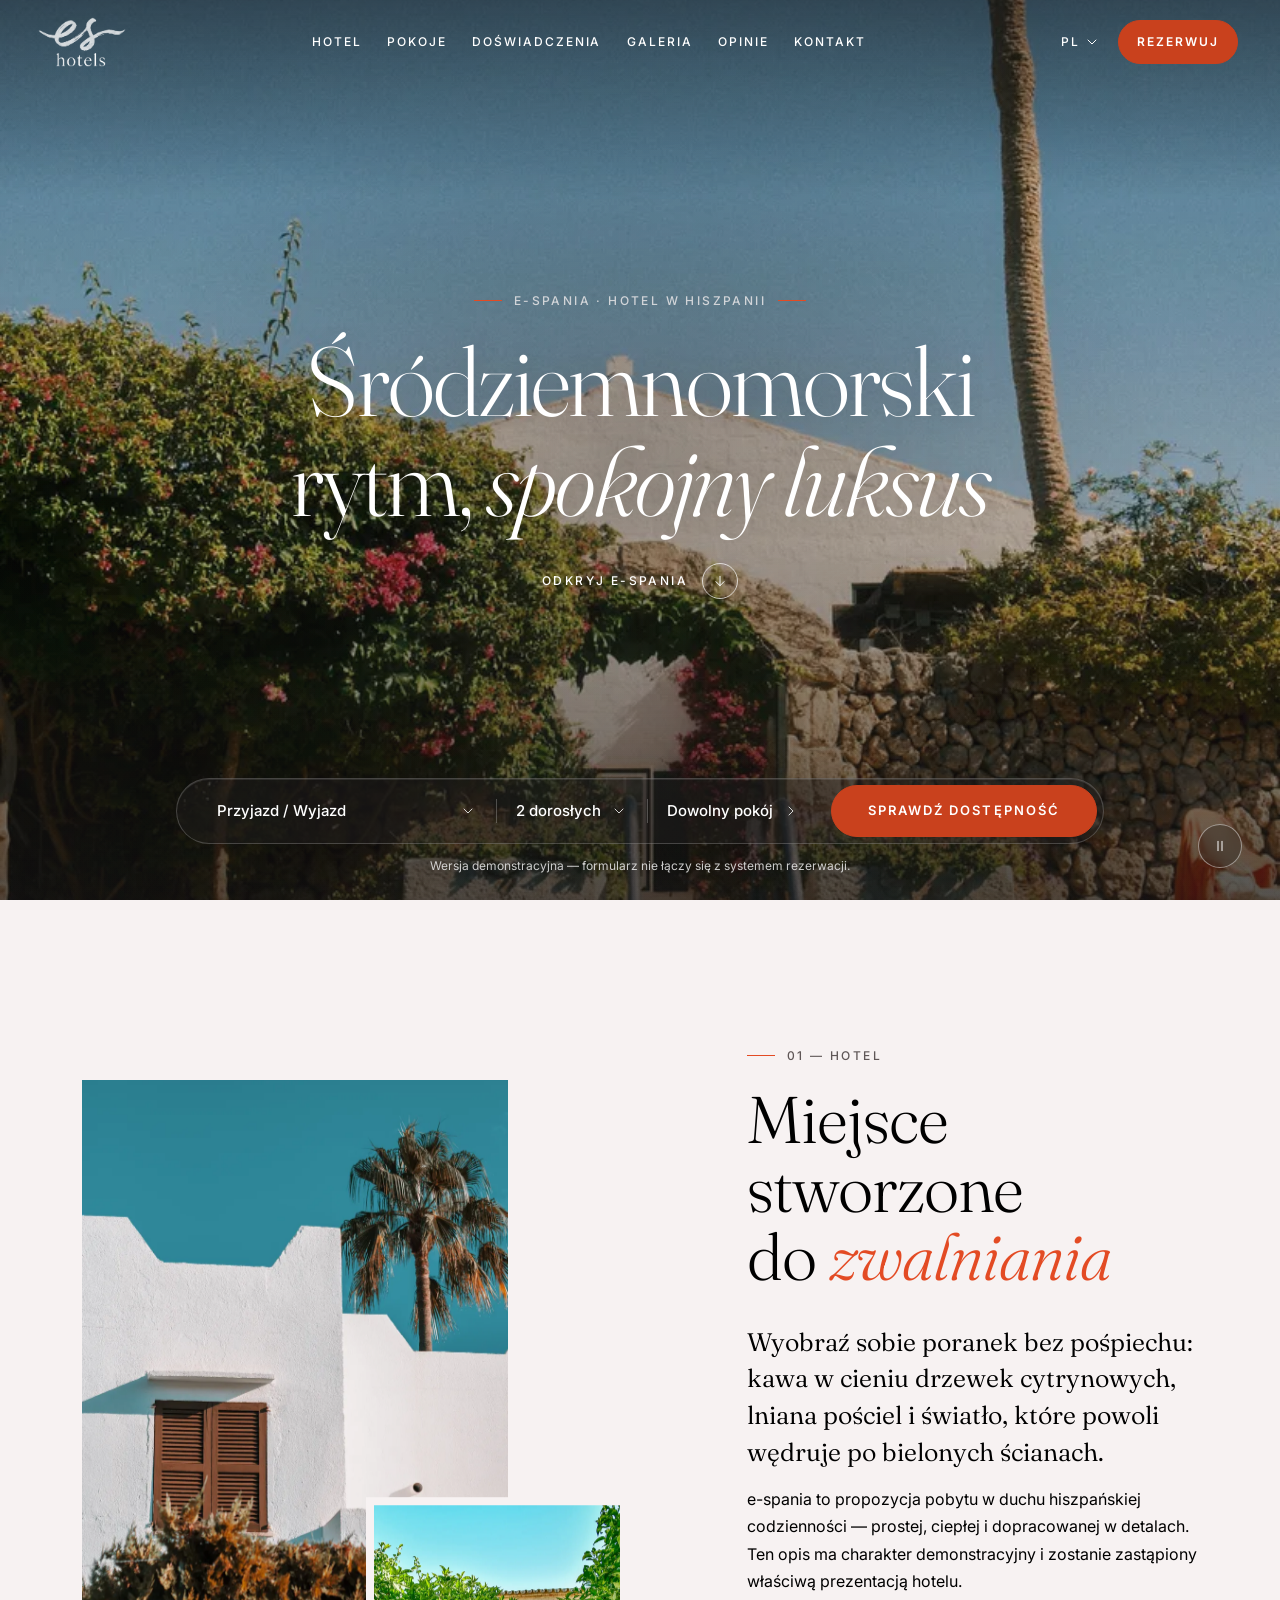
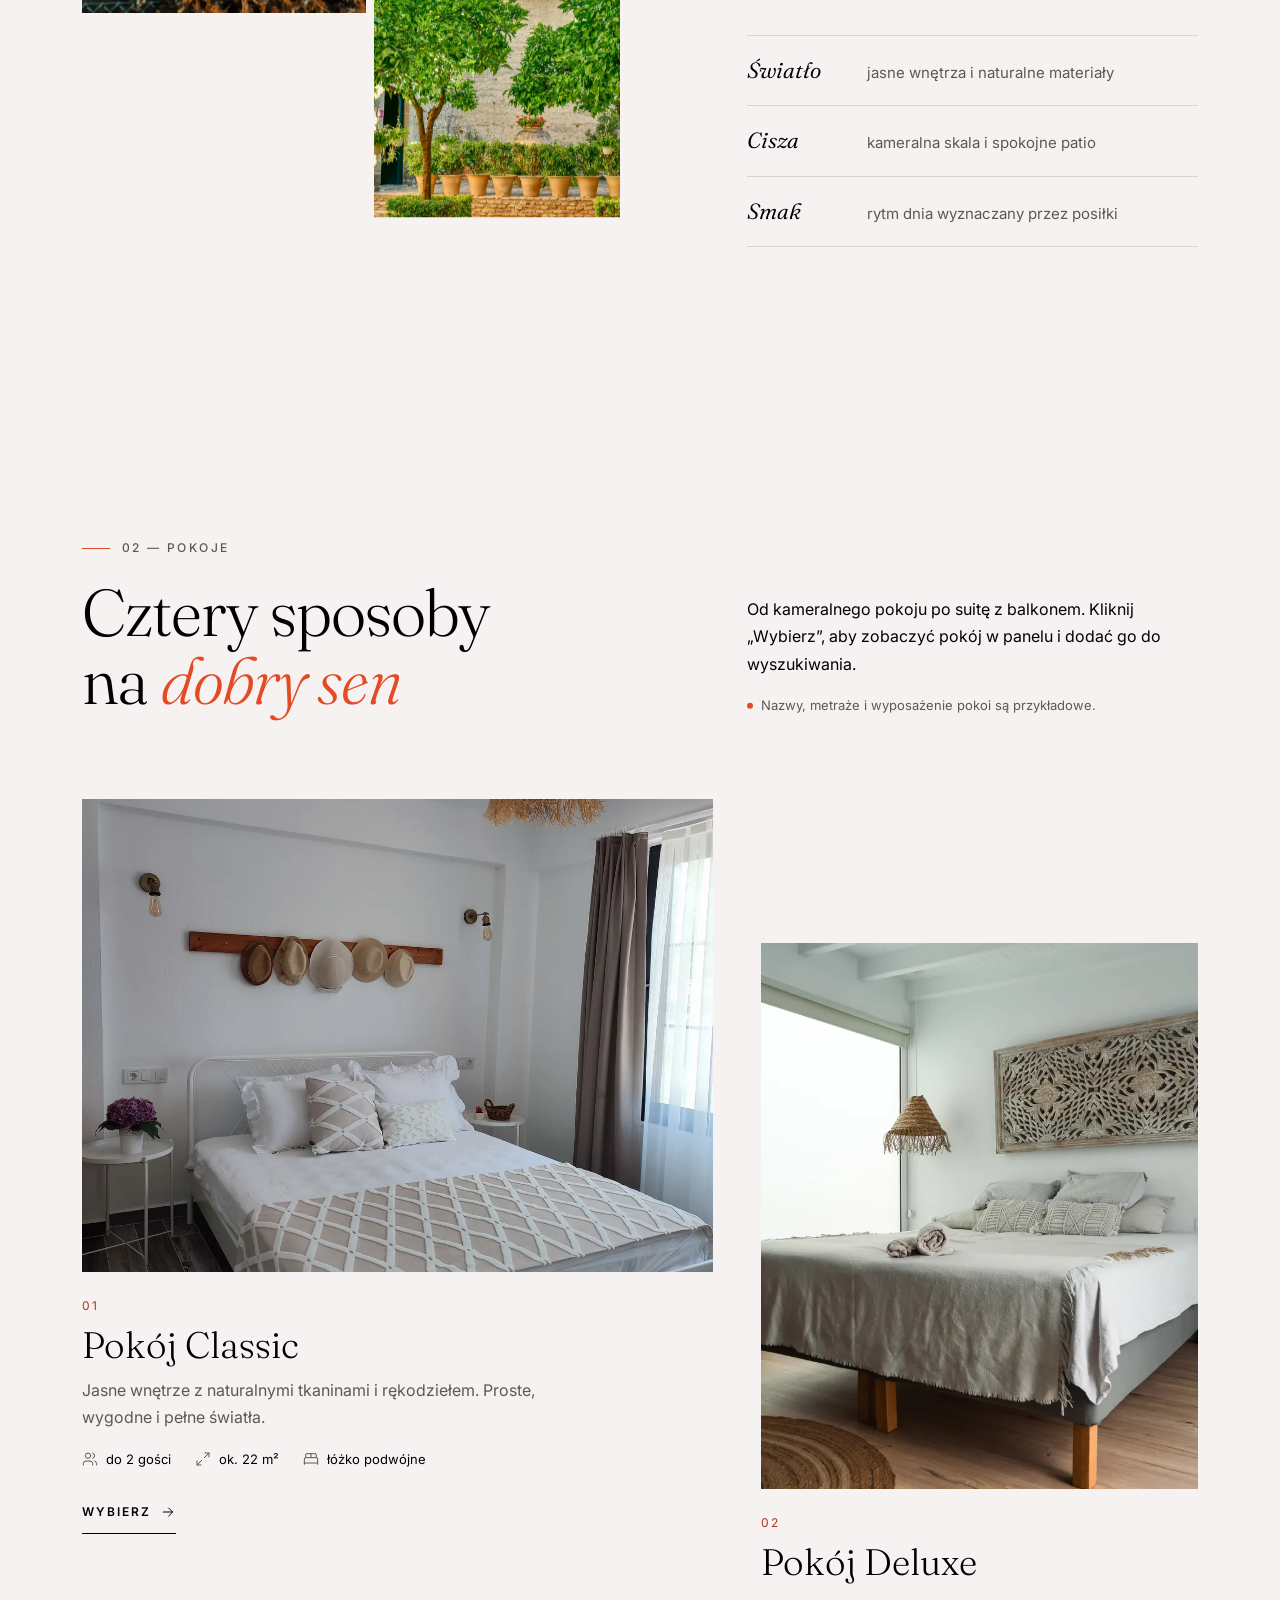
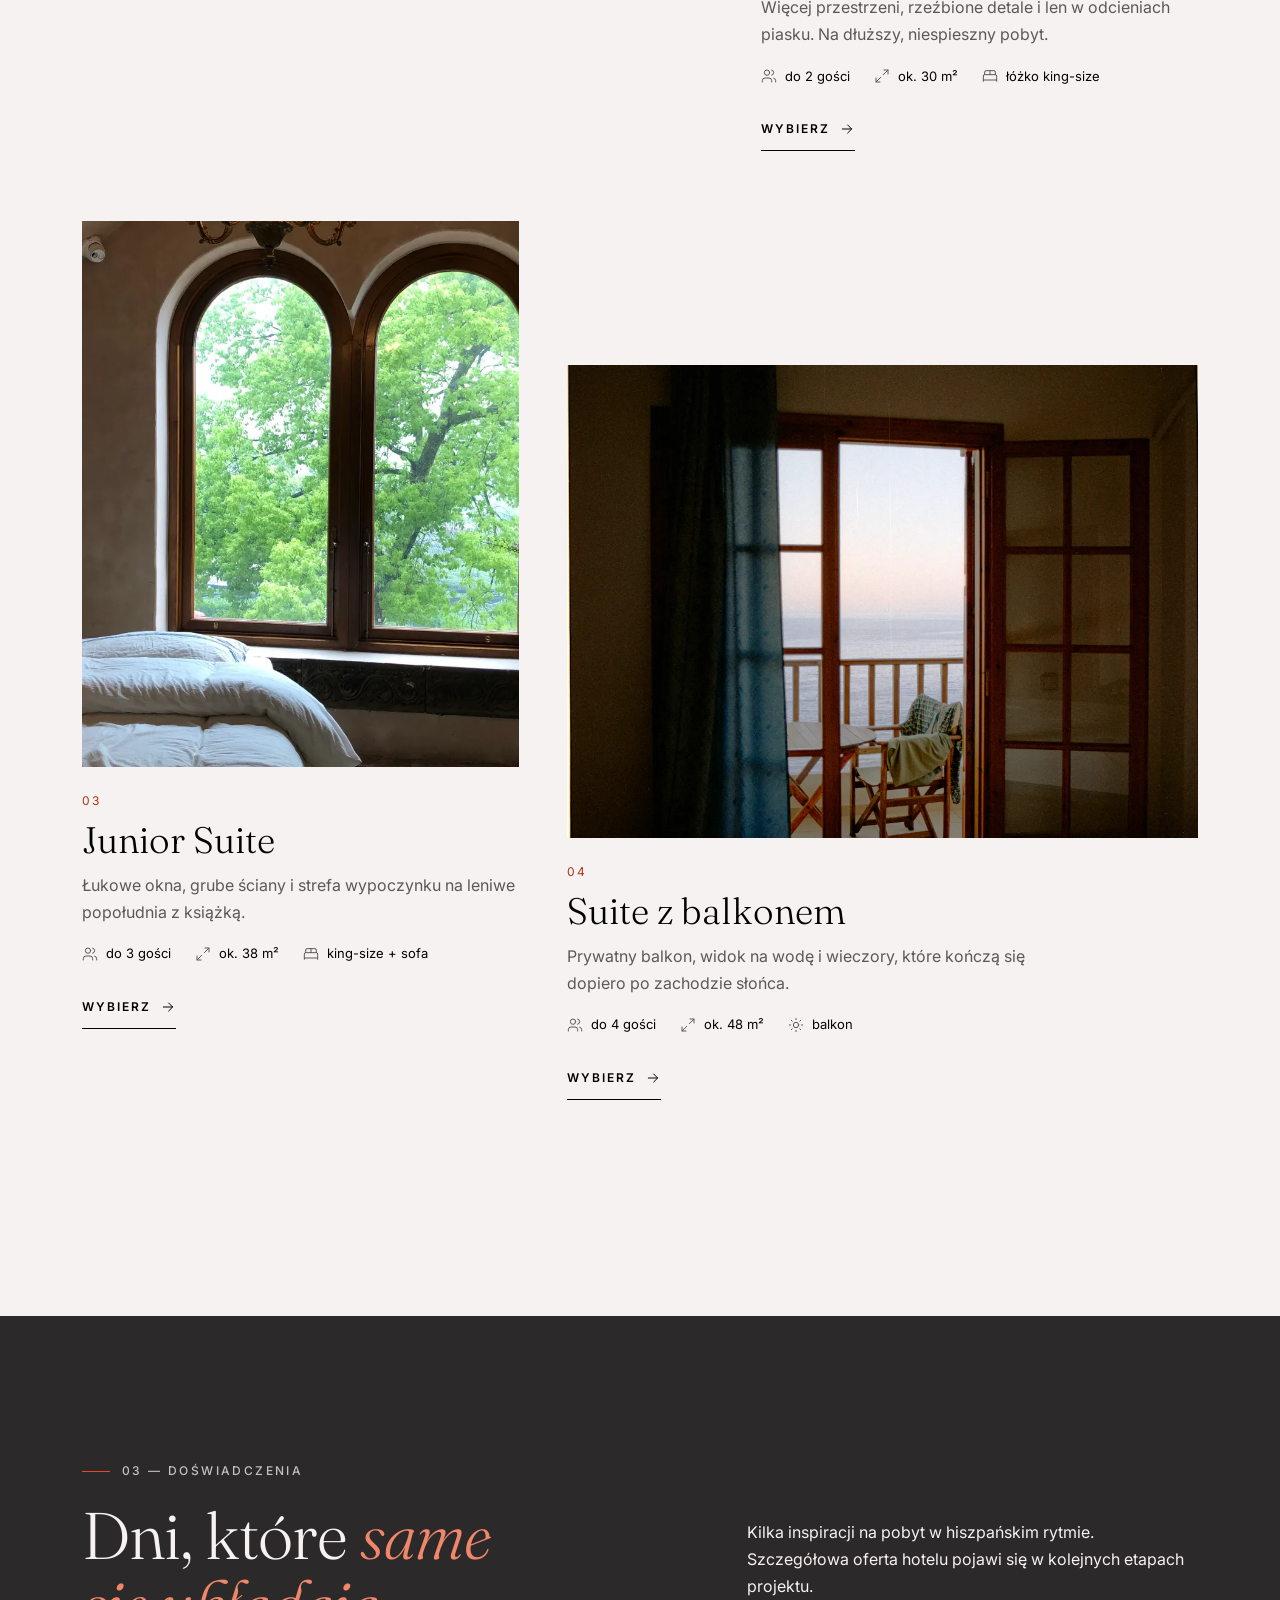
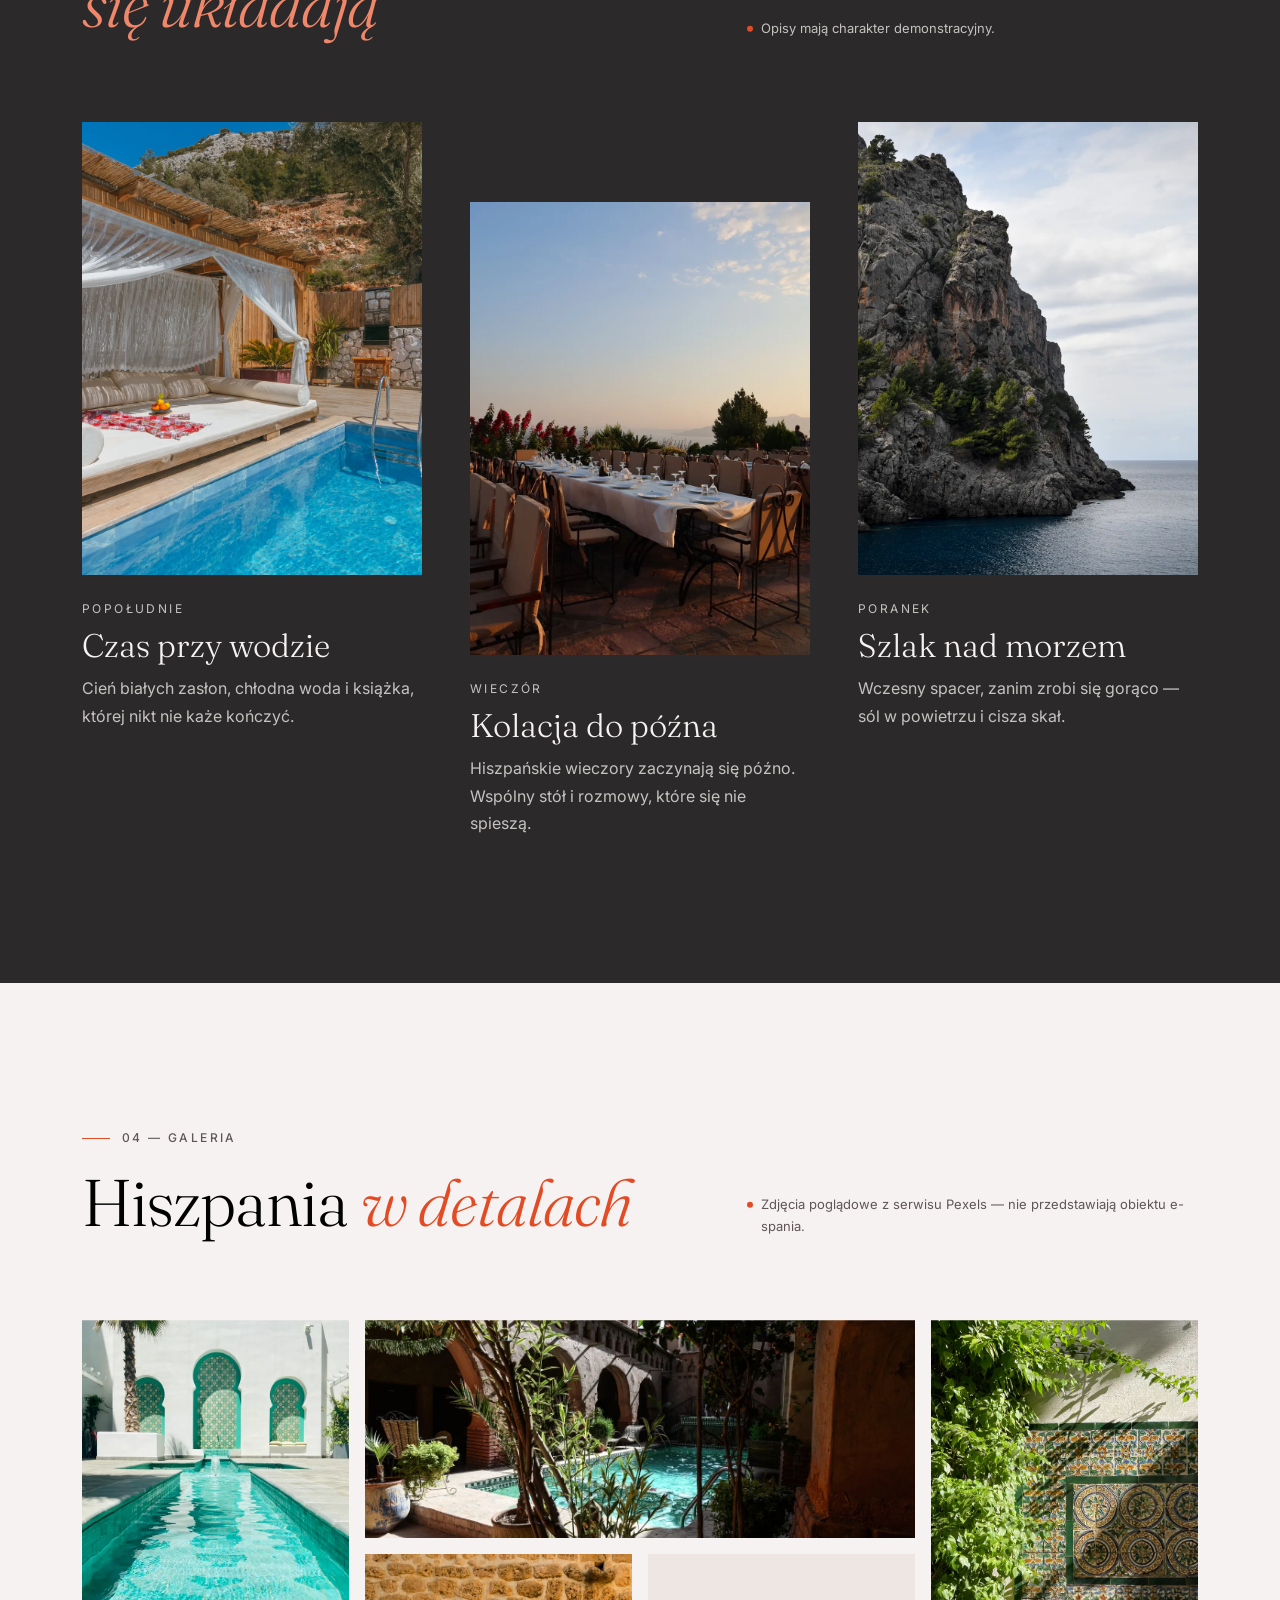
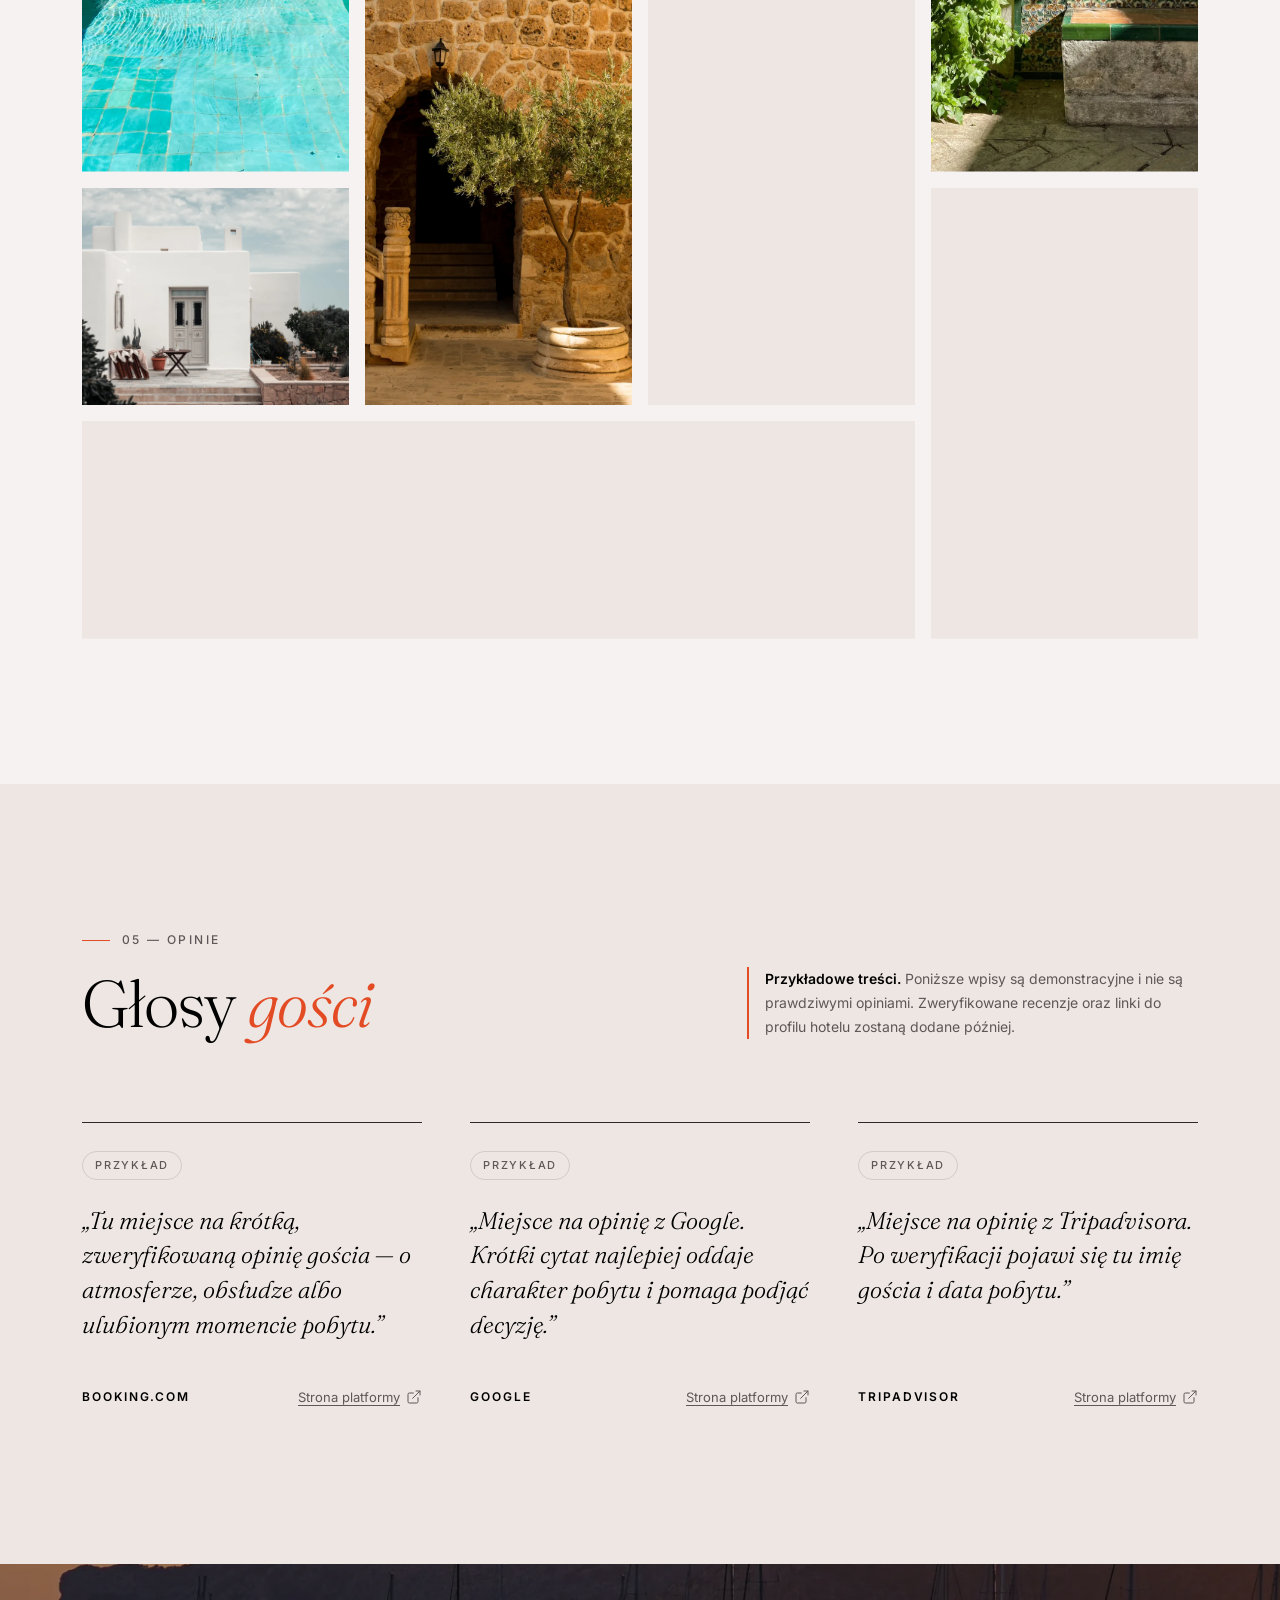
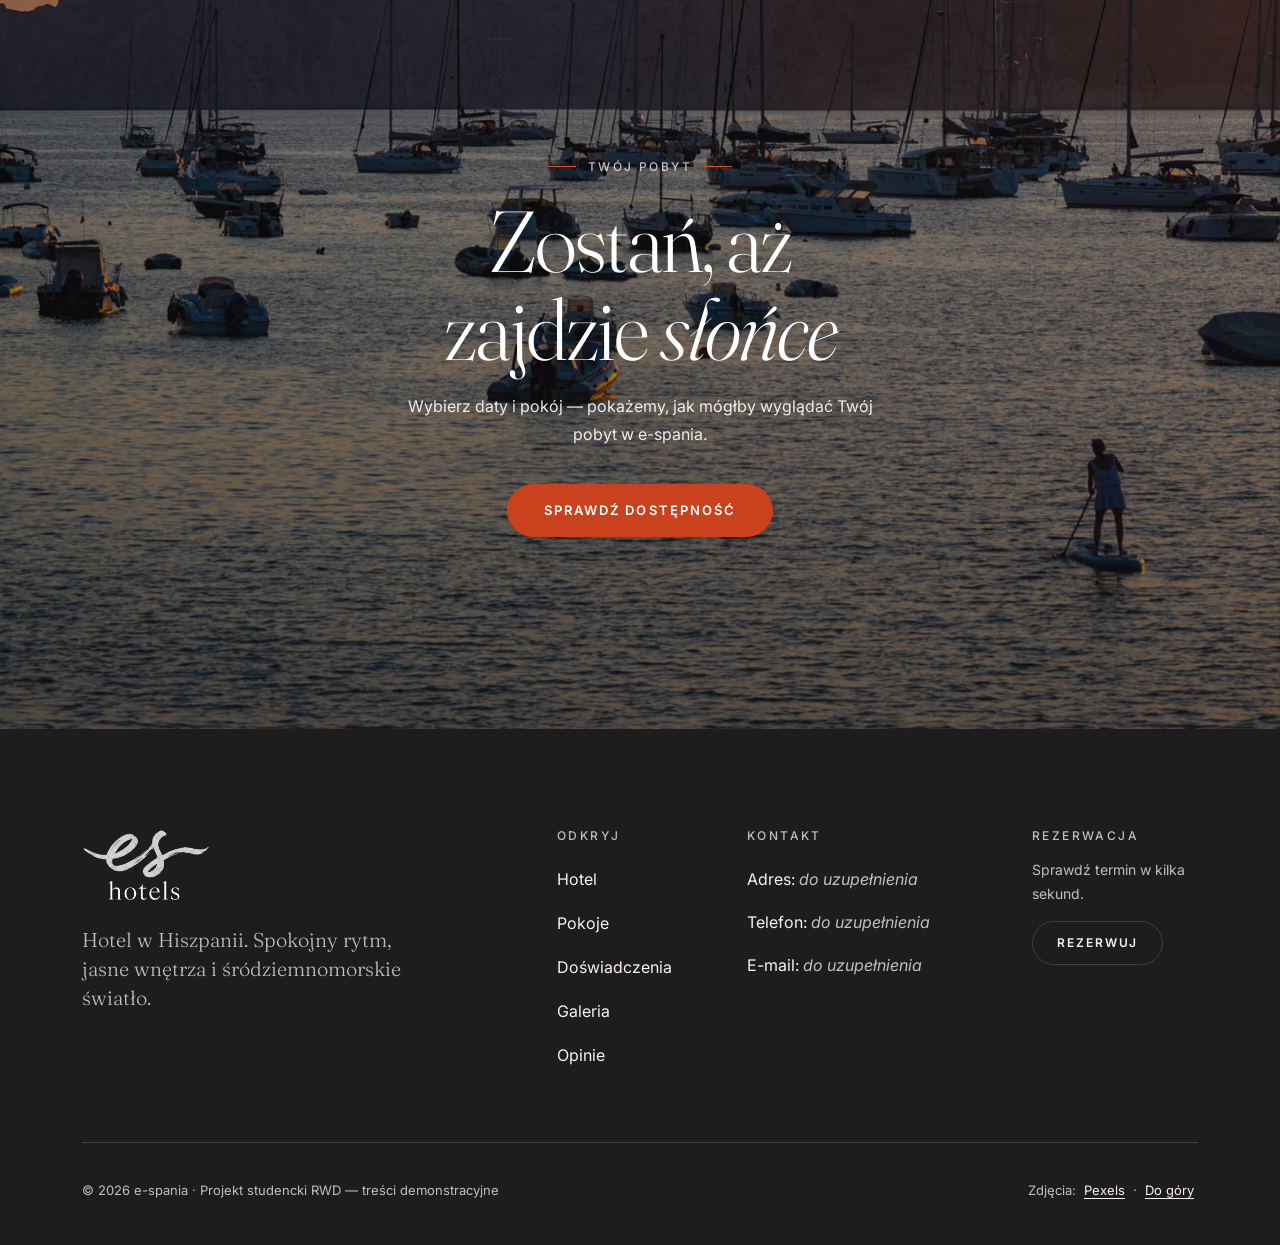
==== site/index.html @ 0c4e225b "main page strony" ====
<!DOCTYPE html>
<html lang="pl">
<head>
  <meta charset="UTF-8">
  <meta name="viewport" content="width=device-width, initial-scale=1.0">
  <title>e-spania — hotel w Hiszpanii | Pokoje, pobyt i rezerwacja</title>
  <meta name="description" content="e-spania to hotel w Hiszpanii: jasne pokoje, spokojne patio i śródziemnomorski rytm dnia. Sprawdź dostępność terminu i wybierz pokój dla siebie.">
  <meta name="theme-color" content="#2B2929">

  <!-- Open Graph. Po publikacji strony podmień ścieżki na pełne adresy URL (https://...). -->
  <meta property="og:type" content="website">
  <meta property="og:locale" content="pl_PL">
  <meta property="og:site_name" content="e-spania">
  <meta property="og:title" content="e-spania — hotel w Hiszpanii">
  <meta property="og:description" content="Jasne pokoje, spokojne patio i śródziemnomorski rytm dnia. Sprawdź dostępność i zaplanuj pobyt.">
  <meta property="og:image" content="assets/images/og-image.jpg">
  <meta property="og:image:width" content="1200">
  <meta property="og:image:height" content="630">
  <meta property="og:image:alt" content="Basen przed bielonym domem z kwitnącą bugenwillą">

  <link rel="icon" type="image/png" href="assets/logo/logo-dark.png">

  <link rel="preconnect" href="https://fonts.googleapis.com">
  <link rel="preconnect" href="https://fonts.gstatic.com" crossorigin>
  <link rel="preconnect" href="https://cdn.jsdelivr.net" crossorigin>
  <link href="https://fonts.googleapis.com/css2?family=Fraunces:ital,opsz,wght@0,9..144,300..600;1,9..144,300..500&family=Inter:wght@400;500;600&display=swap" rel="stylesheet">

  <link rel="preload" as="image" href="assets/images/hero-mobile.webp" media="(max-width: 767.98px)">
  <link rel="preload" as="image" href="assets/images/hero-1280.webp" imagesrcset="assets/images/hero-1280.webp 1280w, assets/images/hero-1920.webp 1920w" imagesizes="100vw" media="(min-width: 768px)">

  <link href="https://cdn.jsdelivr.net/npm/bootstrap@5.3.3/dist/css/bootstrap.min.css" rel="stylesheet" integrity="sha384-QWTKZyjpPEjISv5WaRU9OFeRpok6YctnYmDr5pNlyT2bRjXh0JMhjY6hW+ALEwIH" crossorigin="anonymous">
  <link rel="stylesheet" href="css/styles.css">

  <!-- Klasa "js" włącza animacje tylko wtedy, gdy JavaScript działa (bez JS treść jest od razu widoczna). -->
  <script>
    document.documentElement.classList.add('js');
    try {
      if (sessionStorage.getItem('es-intro')) document.documentElement.classList.add('no-intro');
      sessionStorage.setItem('es-intro', '1');
    } catch (e) { /* bez sessionStorage kurtyna pokaże się za każdym razem */ }
  </script>

  <!-- Dane strukturalne: tylko informacje pewne. Adres, kontakt i oceny zostaną dodane po weryfikacji. -->
  <script type="application/ld+json">
  {
    "@context": "https://schema.org",
    "@graph": [
      {
        "@type": "Hotel",
        "@id": "#hotel",
        "name": "e-spania",
        "description": "Hotel w Hiszpanii z jasnymi pokojami i spokojnym, śródziemnomorskim charakterem.",
        "image": "assets/images/og-image.jpg",
        "logo": "assets/logo/logo-dark.png",
        "availableLanguage": ["pl", "en", "es"]
      },
      {
        "@type": "WebSite",
        "name": "e-spania",
        "inLanguage": "pl",
        "about": { "@id": "#hotel" }
      }
    ]
  }
  </script>
</head>
<body>
  <a class="skip-link" href="#main">Przejdź do treści</a>

  <!-- Kurtyna przy pierwszym wejściu na stronę (animacja w CSS, raz na sesję) -->
  <div class="intro" aria-hidden="true">
    <img class="intro__logo" src="assets/logo/logo-light.png" alt="" width="479" height="270">
  </div>

  <!-- Ikony SVG używane na stronie (rysunki w stylu Lucide, licencja ISC) -->
  <svg xmlns="http://www.w3.org/2000/svg" class="d-none" aria-hidden="true">
    <symbol id="i-users" viewBox="0 0 24 24"><path d="M16 21v-2a4 4 0 0 0-4-4H6a4 4 0 0 0-4 4v2"/><circle cx="9" cy="7" r="4"/><path d="M22 21v-2a4 4 0 0 0-3-3.87M16 3.13a4 4 0 0 1 0 7.75"/></symbol>
    <symbol id="i-area" viewBox="0 0 24 24"><path d="M15 3h6v6M9 21H3v-6M21 3l-7 7M3 21l7-7"/></symbol>
    <symbol id="i-bed" viewBox="0 0 24 24"><path d="M2 20v-8a2 2 0 0 1 2-2h16a2 2 0 0 1 2 2v8M4 10V6a2 2 0 0 1 2-2h12a2 2 0 0 1 2 2v4M12 4v6M2 18h20"/></symbol>
    <symbol id="i-view" viewBox="0 0 24 24"><circle cx="12" cy="12" r="4"/><path d="M12 2v2M12 20v2M4.93 4.93l1.41 1.41M17.66 17.66l1.41 1.41M2 12h2M20 12h2M6.34 17.66l-1.41 1.41M19.07 4.93l-1.41 1.41"/></symbol>
    <symbol id="i-chevron-down" viewBox="0 0 24 24"><path d="m6 9 6 6 6-6"/></symbol>
    <symbol id="i-chevron-left" viewBox="0 0 24 24"><path d="m15 18-6-6 6-6"/></symbol>
    <symbol id="i-chevron-right" viewBox="0 0 24 24"><path d="m9 18 6-6-6-6"/></symbol>
    <symbol id="i-close" viewBox="0 0 24 24"><path d="M18 6 6 18M6 6l12 12"/></symbol>
    <symbol id="i-arrow" viewBox="0 0 24 24"><path d="M5 12h14M13 6l6 6-6 6"/></symbol>
    <symbol id="i-minus" viewBox="0 0 24 24"><path d="M5 12h14"/></symbol>
    <symbol id="i-plus" viewBox="0 0 24 24"><path d="M5 12h14M12 5v14"/></symbol>
    <symbol id="i-check" viewBox="0 0 24 24"><path d="M20 6 9 17l-5-5"/></symbol>
    <symbol id="i-external" viewBox="0 0 24 24"><path d="M15 3h6v6M10 14 21 3M18 13v6a2 2 0 0 1-2 2H5a2 2 0 0 1-2-2V8a2 2 0 0 1 2-2h6"/></symbol>
    <symbol id="i-arrow-left" viewBox="0 0 24 24"><path d="M19 12H5M11 18l-6-6 6-6"/></symbol>
    <symbol id="i-arrow-down" viewBox="0 0 24 24"><path d="M12 5v14M6 13l6 6 6-6"/></symbol>
    <symbol id="i-pause" viewBox="0 0 24 24"><path d="M9 5v14M15 5v14"/></symbol>
    <symbol id="i-play" viewBox="0 0 24 24"><path d="M7 4.5v15l12-7.5z"/></symbol>
    <symbol id="i-menu" viewBox="0 0 24 24"><path d="M3 8h18M3 16h18"/></symbol>
  </svg>

  <!-- ===================== HEADER ===================== -->
  <header class="site-header fixed-top" id="top">
    <nav class="navbar navbar-expand-lg site-nav" aria-label="Nawigacja główna">
      <div class="container-fluid site-nav__inner">
        <a class="navbar-brand site-nav__brand" href="index.html" data-action="scroll-top" aria-label="e-spania — strona główna">
          <img class="site-nav__logo site-nav__logo--light" src="assets/logo/logo-light.png" alt="" width="479" height="270">
          <img class="site-nav__logo site-nav__logo--dark" src="assets/logo/logo-dark.png" alt="" width="479" height="270">
        </a>

        <div class="offcanvas offcanvas-end site-menu" tabindex="-1" id="siteMenu" aria-labelledby="siteMenuLabel" data-bs-backdrop="false">
          <div class="offcanvas-header site-menu__header">
            <p class="offcanvas-title site-menu__title" id="siteMenuLabel">Menu</p>
            <button type="button" class="btn site-menu__close" data-bs-dismiss="offcanvas">
              <svg class="icon" aria-hidden="true"><use href="#i-close"/></svg>
              <span>Zamknij</span>
            </button>
          </div>
          <div class="offcanvas-body site-menu__body">
            <ul class="navbar-nav site-menu__list mx-lg-auto">
              <li class="nav-item"><a class="nav-link site-menu__link" href="#hotel">Hotel</a></li>
              <li class="nav-item"><a class="nav-link site-menu__link" href="#pokoje">Pokoje</a></li>
              <li class="nav-item"><a class="nav-link site-menu__link" href="#doswiadczenia">Doświadczenia</a></li>
              <li class="nav-item"><a class="nav-link site-menu__link" href="#galeria">Galeria</a></li>
              <li class="nav-item"><a class="nav-link site-menu__link" href="#opinie">Opinie</a></li>
              <li class="nav-item"><a class="nav-link site-menu__link" href="#kontakt">Kontakt</a></li>
            </ul>
            <p class="site-menu__note d-lg-none">Hotel w Hiszpanii · strona demonstracyjna</p>
          </div>
        </div>

        <div class="site-nav__actions d-flex align-items-center">
          <div class="dropdown lang-switch">
            <button class="btn lang-switch__toggle" type="button" data-bs-toggle="dropdown" aria-expanded="false" aria-label="PL — wybierz język strony">
              <span>PL</span>
              <svg class="icon icon--sm" aria-hidden="true"><use href="#i-chevron-down"/></svg>
            </button>
            <ul class="dropdown-menu dropdown-menu-end lang-switch__menu">
              <li><button class="dropdown-item lang-switch__item active" type="button" lang="pl" data-lang="pl" aria-current="true">Polski</button></li>
              <li><button class="dropdown-item lang-switch__item" type="button" lang="en" data-lang="en">English</button></li>
              <li><button class="dropdown-item lang-switch__item" type="button" lang="es" data-lang="es">Español</button></li>
            </ul>
          </div>

          <a class="btn btn-accent btn-book" href="#rezerwacja" data-action="focus-booking">Rezerwuj</a>

          <button class="navbar-toggler site-nav__toggler" type="button" data-bs-toggle="offcanvas" data-bs-target="#siteMenu" aria-controls="siteMenu" aria-label="Otwórz menu">
            <svg class="icon" aria-hidden="true"><use href="#i-menu"/></svg>
          </button>
        </div>
      </div>
    </nav>
    <span class="scroll-progress" aria-hidden="true"></span>
  </header>

  <main id="main">
    <!-- ===================== HERO ===================== -->
    <section class="hero" aria-labelledby="hero-title">
      <picture class="hero__media">
        <source media="(min-width: 768px)" srcset="assets/images/hero-1280.webp 1280w, assets/images/hero-1920.webp 1920w" sizes="100vw" width="1920" height="1150">
        <img class="hero__image" src="assets/images/hero-mobile.webp" width="828" height="1300" alt="Basen z turkusową mozaiką przed bielonym domem z kamiennym murem, kwitnącą bugenwillą i palmą" fetchpriority="high">
      </picture>
      <!-- Film w tle: montaż widoków z Hiszpanii (Pexels). Wersję poziomą lub pionową wybiera JS. -->
      <video class="hero__video" id="heroVideo" muted loop playsinline preload="none" aria-hidden="true" tabindex="-1"
             data-src-landscape="assets/video/hero-desktop.mp4" data-src-portrait="assets/video/hero-mobile.mp4"></video>
      <div class="hero__shade" aria-hidden="true"></div>

      <div class="container hero__inner">
        <div class="hero__content">
          <p class="eyebrow eyebrow--light hero__eyebrow">e-spania · Hotel w Hiszpanii</p>
          <h1 class="hero__title" id="hero-title" data-split>Śródziemnomorski rytm, <em>spokojny luksus</em></h1>
          <a class="hero__discover" href="#hotel">
            <span>Odkryj e-spania</span>
            <span class="hero__discover-icon" aria-hidden="true"><svg class="icon icon--sm"><use href="#i-arrow-down"/></svg></span>
          </a>
        </div>

        <!-- ===== Moduł sprawdzania dostępności — pasek w stylu glassmorphism ===== -->
        <form class="booking" id="rezerwacja" novalidate aria-labelledby="booking-title">
          <h2 class="visually-hidden" id="booking-title">Sprawdź dostępność pobytu</h2>
          <div class="row g-0 booking__bar">
            <div class="col-12 col-lg booking__field booking__field--dates dropup">
              <button class="booking__trigger" type="button" id="datesToggle" data-bs-toggle="dropdown" data-bs-display="static" data-bs-auto-close="outside" aria-expanded="false" aria-describedby="dates-error">
                <span class="visually-hidden">Daty pobytu: </span>
                <span class="booking__value" id="datesSummary">Przyjazd / Wyjazd</span>
                <svg class="icon icon--sm" aria-hidden="true"><use href="#i-chevron-down"/></svg>
              </button>
              <div class="dropdown-menu booking-pop calendar" id="calendar" role="dialog" aria-label="Kalendarz — wybierz daty pobytu">
                <div class="calendar__head">
                  <button class="calendar__nav" type="button" data-cal-step="-1" aria-label="Poprzedni miesiąc"><svg class="icon" aria-hidden="true"><use href="#i-arrow-left"/></svg></button>
                  <p class="calendar__hint" id="calendarHint" aria-live="polite">Wybierz datę przyjazdu</p>
                  <button class="calendar__nav" type="button" data-cal-step="1" aria-label="Następny miesiąc"><svg class="icon" aria-hidden="true"><use href="#i-arrow"/></svg></button>
                </div>
                <div class="calendar__months" id="calendarMonths"><!-- miesiące rysuje JS --></div>
                <div class="booking-pop__foot">
                  <button class="booking-pop__link" type="button" id="calendarClear">Wyczyść</button>
                  <button class="booking-pop__link booking-pop__link--strong" type="button" id="calendarDone">Gotowe</button>
                </div>
              </div>
              <input type="hidden" id="arrival" name="arrival" value="">
              <input type="hidden" id="departure" name="departure" value="">
              <p class="booking__error" id="dates-error" aria-live="polite"></p>
            </div>

            <div class="col-6 col-lg-auto booking__field dropup guests">
              <button class="booking__trigger" type="button" id="guestsToggle" data-bs-toggle="dropdown" data-bs-display="static" data-bs-auto-close="outside" aria-expanded="false">
                <span class="visually-hidden">Liczba gości: </span>
                <span class="booking__value" id="guestsSummary">2 dorosłych</span>
                <svg class="icon icon--sm" aria-hidden="true"><use href="#i-chevron-down"/></svg>
              </button>
              <div class="dropdown-menu booking-pop guests__menu">
                <div class="guests__row">
                  <label class="guests__label" for="adults">Dorośli <small>od 13 lat</small></label>
                  <div class="stepper">
                    <button class="stepper__btn" type="button" data-step="-1" data-target="adults" aria-label="Mniej dorosłych"><svg class="icon icon--sm" aria-hidden="true"><use href="#i-minus"/></svg></button>
                    <input class="stepper__input" type="number" id="adults" name="adults" value="2" min="1" max="6" inputmode="numeric">
                    <button class="stepper__btn" type="button" data-step="1" data-target="adults" aria-label="Więcej dorosłych"><svg class="icon icon--sm" aria-hidden="true"><use href="#i-plus"/></svg></button>
                  </div>
                </div>
                <div class="guests__row">
                  <label class="guests__label" for="children">Dzieci <small>0–12 lat</small></label>
                  <div class="stepper">
                    <button class="stepper__btn" type="button" data-step="-1" data-target="children" aria-label="Mniej dzieci"><svg class="icon icon--sm" aria-hidden="true"><use href="#i-minus"/></svg></button>
                    <input class="stepper__input" type="number" id="children" name="children" value="0" min="0" max="4" inputmode="numeric">
                    <button class="stepper__btn" type="button" data-step="1" data-target="children" aria-label="Więcej dzieci"><svg class="icon icon--sm" aria-hidden="true"><use href="#i-plus"/></svg></button>
                  </div>
                </div>
                <div class="booking-pop__foot">
                  <span></span>
                  <button class="booking-pop__link booking-pop__link--strong guests__done" type="button">Gotowe</button>
                </div>
              </div>
            </div>

            <div class="col-6 col-lg-auto booking__field">
              <button class="booking__trigger" type="button" id="roomTrigger" data-bs-toggle="offcanvas" data-bs-target="#roomPanel" aria-controls="roomPanel" aria-describedby="room-error">
                <span class="visually-hidden">Pokój: </span>
                <span class="booking__value" id="roomSummary">Dowolny pokój</span>
                <svg class="icon icon--sm" aria-hidden="true"><use href="#i-chevron-right"/></svg>
              </button>
              <input type="hidden" name="room" id="roomInput" value="">
              <p class="booking__error" id="room-error" aria-live="polite"></p>
            </div>

            <div class="col-12 col-lg-auto booking__submit">
              <button class="btn btn-accent booking__button" type="submit">Sprawdź dostępność</button>
            </div>
          </div>
          <p class="booking__status" id="bookingStatus" aria-live="polite">Wersja demonstracyjna — formularz nie łączy się z systemem rezerwacji.</p>
        </form>
      </div>

      <button class="hero__video-toggle" type="button" id="heroVideoToggle" aria-pressed="false" aria-label="Wstrzymaj film w tle" hidden>
        <svg class="icon icon--sm hero__icon-pause" aria-hidden="true"><use href="#i-pause"/></svg>
        <svg class="icon icon--sm hero__icon-play" aria-hidden="true"><use href="#i-play"/></svg>
      </button>
    </section>

    <!-- ===================== O HOTELU ===================== -->
    <section class="section about" id="hotel" aria-labelledby="about-title">
      <div class="container">
        <div class="row gy-5 align-items-center">
          <div class="col-lg-5 order-lg-2 offset-xl-1">
            <p class="eyebrow" data-reveal>01 — Hotel</p>
            <h2 class="section-title" id="about-title" data-reveal data-split>Miejsce stworzone do <em>zwalniania</em></h2>
            <p class="lead-text" data-reveal>Wyobraź sobie poranek bez pośpiechu: kawa w cieniu drzewek cytrynowych, lniana pościel i światło, które powoli wędruje po bielonych ścianach.</p>
            <p data-reveal>e-spania to propozycja pobytu w duchu hiszpańskiej codzienności — prostej, ciepłej i dopracowanej w detalach. Ten opis ma charakter demonstracyjny i zostanie zastąpiony właściwą prezentacją hotelu.</p>
            <ul class="principles" data-reveal>
              <li class="principles__item"><span class="principles__name">Światło</span><span class="principles__text">jasne wnętrza i naturalne materiały</span></li>
              <li class="principles__item"><span class="principles__name">Cisza</span><span class="principles__text">kameralna skala i spokojne patio</span></li>
              <li class="principles__item"><span class="principles__name">Smak</span><span class="principles__text">rytm dnia wyznaczany przez posiłki</span></li>
            </ul>
          </div>
          <div class="col-lg-7 col-xl-6 order-lg-1">
            <div class="about__media">
              <figure class="about__figure about__figure--main media-reveal" data-reveal="clip" data-parallax="0.05">
                <img src="assets/images/about-house.webp" width="900" height="1200" loading="lazy" decoding="async" alt="Bielona fasada z drewnianymi okiennicami i palmą na tle błękitnego nieba">
              </figure>
              <figure class="about__figure about__figure--accent media-reveal" data-reveal="clip" data-parallax="-0.08">
                <img src="assets/images/about-courtyard.webp" width="800" height="1000" loading="lazy" decoding="async" alt="Patio z drzewkami cytrynowymi w terakotowych donicach">
              </figure>
            </div>
          </div>
        </div>
      </div>
    </section>

    <!-- ===================== POKOJE ===================== -->
    <section class="section rooms" id="pokoje" aria-labelledby="rooms-title">
      <div class="container">
        <div class="row align-items-end gy-4 section-head">
          <div class="col-lg-7">
            <p class="eyebrow" data-reveal>02 — Pokoje</p>
            <h2 class="section-title" id="rooms-title" data-reveal data-split>Cztery sposoby na <em>dobry sen</em></h2>
          </div>
          <div class="col-lg-5">
            <p class="mb-0" data-reveal>Od kameralnego pokoju po suitę z balkonem. Kliknij „Wybierz”, aby zobaczyć pokój w panelu i dodać go do wyszukiwania.</p>
            <p class="demo-note" data-reveal>Nazwy, metraże i wyposażenie pokoi są przykładowe.</p>
          </div>
        </div>

        <div class="row gx-lg-5 rooms__grid">
          <div class="col-md-6 col-lg-7">
            <article class="room-card" data-room-id="classic" data-room-capacity="2" data-reveal>
              <figure class="room-card__media media-reveal" data-reveal="clip">
                <img src="assets/images/room-classic.webp" width="1200" height="900" loading="lazy" decoding="async" alt="Jasny pokój z podwójnym łóżkiem, białą pościelą i dekoracyjnymi kapeluszami na ścianie">
              </figure>
              <div class="room-card__body">
                <span class="room-card__index" aria-hidden="true">01</span>
                <h3 class="room-card__title">Pokój Classic</h3>
                <p class="room-card__text">Jasne wnętrze z naturalnymi tkaninami i rękodziełem. Proste, wygodne i pełne światła.</p>
                <ul class="room-meta">
                  <li><svg class="icon icon--sm" aria-hidden="true"><use href="#i-users"/></svg>do 2 gości</li>
                  <li><svg class="icon icon--sm" aria-hidden="true"><use href="#i-area"/></svg>ok. 22 m²</li>
                  <li><svg class="icon icon--sm" aria-hidden="true"><use href="#i-bed"/></svg>łóżko podwójne</li>
                </ul>
                <button class="btn link-arrow" type="button" data-open-room="classic">Wybierz <span class="visually-hidden">pokój Classic</span><svg class="icon icon--sm" aria-hidden="true"><use href="#i-arrow"/></svg></button>
              </div>
            </article>
          </div>
          <div class="col-md-6 col-lg-5 rooms__offset">
            <article class="room-card" data-room-id="deluxe" data-room-capacity="2" data-reveal>
              <figure class="room-card__media room-card__media--tall media-reveal" data-reveal="clip">
                <img src="assets/images/room-deluxe.webp" width="1200" height="900" loading="lazy" decoding="async" alt="Przestronny pokój z lnianą pościelą, rzeźbionym panelem nad łóżkiem i jutowym dywanem">
              </figure>
              <div class="room-card__body">
                <span class="room-card__index" aria-hidden="true">02</span>
                <h3 class="room-card__title">Pokój Deluxe</h3>
                <p class="room-card__text">Więcej przestrzeni, rzeźbione detale i len w odcieniach piasku. Na dłuższy, niespieszny pobyt.</p>
                <ul class="room-meta">
                  <li><svg class="icon icon--sm" aria-hidden="true"><use href="#i-users"/></svg>do 2 gości</li>
                  <li><svg class="icon icon--sm" aria-hidden="true"><use href="#i-area"/></svg>ok. 30 m²</li>
                  <li><svg class="icon icon--sm" aria-hidden="true"><use href="#i-bed"/></svg>łóżko king-size</li>
                </ul>
                <button class="btn link-arrow" type="button" data-open-room="deluxe">Wybierz <span class="visually-hidden">pokój Deluxe</span><svg class="icon icon--sm" aria-hidden="true"><use href="#i-arrow"/></svg></button>
              </div>
            </article>
          </div>
          <div class="col-md-6 col-lg-5">
            <article class="room-card" data-room-id="junior" data-room-capacity="3" data-reveal>
              <figure class="room-card__media room-card__media--tall media-reveal" data-reveal="clip">
                <img src="assets/images/room-junior.webp" width="1200" height="900" loading="lazy" decoding="async" alt="Sypialnia z łukowymi oknami wychodzącymi na zieleń i kutym żyrandolem">
              </figure>
              <div class="room-card__body">
                <span class="room-card__index" aria-hidden="true">03</span>
                <h3 class="room-card__title">Junior Suite</h3>
                <p class="room-card__text">Łukowe okna, grube ściany i strefa wypoczynku na leniwe popołudnia z książką.</p>
                <ul class="room-meta">
                  <li><svg class="icon icon--sm" aria-hidden="true"><use href="#i-users"/></svg>do 3 gości</li>
                  <li><svg class="icon icon--sm" aria-hidden="true"><use href="#i-area"/></svg>ok. 38 m²</li>
                  <li><svg class="icon icon--sm" aria-hidden="true"><use href="#i-bed"/></svg>king-size + sofa</li>
                </ul>
                <button class="btn link-arrow" type="button" data-open-room="junior">Wybierz <span class="visually-hidden">Junior Suite</span><svg class="icon icon--sm" aria-hidden="true"><use href="#i-arrow"/></svg></button>
              </div>
            </article>
          </div>
          <div class="col-md-6 col-lg-7 rooms__offset">
            <article class="room-card" data-room-id="suite" data-room-capacity="4" data-reveal>
              <figure class="room-card__media media-reveal" data-reveal="clip">
                <img src="assets/images/room-suite.webp" width="1200" height="900" loading="lazy" decoding="async" alt="Otwarte drzwi balkonowe z widokiem na morze o zmierzchu">
              </figure>
              <div class="room-card__body">
                <span class="room-card__index" aria-hidden="true">04</span>
                <h3 class="room-card__title">Suite z balkonem</h3>
                <p class="room-card__text">Prywatny balkon, widok na wodę i wieczory, które kończą się dopiero po zachodzie słońca.</p>
                <ul class="room-meta">
                  <li><svg class="icon icon--sm" aria-hidden="true"><use href="#i-users"/></svg>do 4 gości</li>
                  <li><svg class="icon icon--sm" aria-hidden="true"><use href="#i-area"/></svg>ok. 48 m²</li>
                  <li><svg class="icon icon--sm" aria-hidden="true"><use href="#i-view"/></svg>balkon</li>
                </ul>
                <button class="btn link-arrow" type="button" data-open-room="suite">Wybierz <span class="visually-hidden">Suite z balkonem</span><svg class="icon icon--sm" aria-hidden="true"><use href="#i-arrow"/></svg></button>
              </div>
            </article>
          </div>
        </div>
      </div>
    </section>

    <!-- ===================== DOŚWIADCZENIA ===================== -->
    <section class="section section--dark experiences" id="doswiadczenia" aria-labelledby="experiences-title">
      <div class="container">
        <div class="row align-items-end gy-4 section-head">
          <div class="col-lg-7">
            <p class="eyebrow eyebrow--light" data-reveal>03 — Doświadczenia</p>
            <h2 class="section-title" id="experiences-title" data-reveal data-split>Dni, które <em>same się układają</em></h2>
          </div>
          <div class="col-lg-5">
            <p class="mb-0" data-reveal>Kilka inspiracji na pobyt w hiszpańskim rytmie. Szczegółowa oferta hotelu pojawi się w kolejnych etapach projektu.</p>
            <p class="demo-note demo-note--light" data-reveal>Opisy mają charakter demonstracyjny.</p>
          </div>
        </div>

        <div class="row gy-5 gx-lg-5 experiences__list">
          <div class="col-md-4">
            <article class="experience" data-reveal>
              <figure class="experience__media media-reveal" data-reveal="clip">
                <img src="assets/images/exp-pool.webp" width="900" height="1200" loading="lazy" decoding="async" alt="Zadaszone łoże z białymi zasłonami przy basenie">
              </figure>
              <p class="experience__time">Popołudnie</p>
              <h3 class="experience__title">Czas przy wodzie</h3>
              <p class="experience__text">Cień białych zasłon, chłodna woda i książka, której nikt nie każe kończyć.</p>
            </article>
          </div>
          <div class="col-md-4 experiences__offset">
            <article class="experience" data-reveal>
              <figure class="experience__media media-reveal" data-reveal="clip">
                <img src="assets/images/exp-table.webp" width="900" height="1200" loading="lazy" decoding="async" alt="Długi stół nakryty białym obrusem na tarasie o zachodzie słońca">
              </figure>
              <p class="experience__time">Wieczór</p>
              <h3 class="experience__title">Kolacja do późna</h3>
              <p class="experience__text">Hiszpańskie wieczory zaczynają się późno. Wspólny stół i rozmowy, które się nie spieszą.</p>
            </article>
          </div>
          <div class="col-md-4">
            <article class="experience" data-reveal>
              <figure class="experience__media media-reveal" data-reveal="clip">
                <img src="assets/images/exp-coast.webp" width="900" height="1200" loading="lazy" decoding="async" alt="Skaliste wybrzeże opadające do spokojnego morza">
              </figure>
              <p class="experience__time">Poranek</p>
              <h3 class="experience__title">Szlak nad morzem</h3>
              <p class="experience__text">Wczesny spacer, zanim zrobi się gorąco — sól w powietrzu i cisza skał.</p>
            </article>
          </div>
        </div>
      </div>
    </section>

    <!-- ===================== GALERIA ===================== -->
    <section class="section gallery" id="galeria" aria-labelledby="gallery-title">
      <div class="container">
        <div class="row align-items-end gy-4 section-head">
          <div class="col-lg-7">
            <p class="eyebrow" data-reveal>04 — Galeria</p>
            <h2 class="section-title" id="gallery-title" data-reveal data-split>Hiszpania <em>w detalach</em></h2>
          </div>
          <div class="col-lg-5">
            <p class="demo-note mb-0" data-reveal>Zdjęcia poglądowe z serwisu Pexels — nie przedstawiają obiektu e-spania.</p>
          </div>
        </div>

        <ul class="gallery__grid">
          <li class="gallery__item" data-reveal="clip"><button class="gallery__button" type="button" data-gallery-index="0"><img src="assets/images/gal-pool-arches.webp" width="900" height="1200" loading="lazy" decoding="async" alt="Wąski basen z turkusowymi płytkami prowadzący do mauretańskich łuków"></button></li>
          <li class="gallery__item gallery__item--wide" data-reveal="clip"><button class="gallery__button" type="button" data-gallery-index="1"><img src="assets/images/gal-courtyard-pool.webp" width="1200" height="800" loading="lazy" decoding="async" alt="Zacieniony dziedziniec z basenem, roślinami w donicach i arkadami"></button></li>
          <li class="gallery__item" data-reveal="clip"><button class="gallery__button" type="button" data-gallery-index="2"><img src="assets/images/gal-tiles.webp" width="900" height="1200" loading="lazy" decoding="async" alt="Ściana z kolorowymi płytkami azulejos otoczona zielenią"></button></li>
          <li class="gallery__item" data-reveal="clip"><button class="gallery__button" type="button" data-gallery-index="3"><img src="assets/images/gal-olive.webp" width="900" height="1200" loading="lazy" decoding="async" alt="Drzewo oliwne w donicy przy kamiennym łuku"></button></li>
          <li class="gallery__item" data-reveal="clip"><button class="gallery__button" type="button" data-gallery-index="4"><img src="assets/images/gal-lane.webp" width="900" height="1200" loading="lazy" decoding="async" alt="Bielony zaułek z brukiem w okrągłe wzory i roślinami w donicach"></button></li>
          <li class="gallery__item gallery__item--wide" data-reveal="clip"><button class="gallery__button" type="button" data-gallery-index="5"><img src="assets/images/gal-white-house.webp" width="1200" height="900" loading="lazy" decoding="async" alt="Bielony dom z szarymi drzwiami, kamiennymi schodami i śródziemnomorskim ogrodem"></button></li>
          <li class="gallery__item gallery__item--wide" data-reveal="clip"><button class="gallery__button" type="button" data-gallery-index="6"><img src="assets/images/gal-terrace.webp" width="1200" height="800" loading="lazy" decoding="async" alt="Taras z mozaikowym stolikiem i widokiem na morze o zmierzchu"></button></li>
          <li class="gallery__item" data-reveal="clip"><button class="gallery__button" type="button" data-gallery-index="7"><img src="assets/images/gal-patio.webp" width="900" height="1200" loading="lazy" decoding="async" alt="Słoneczne patio z łukowym przejściem, palmami i czerwonymi kwiatami"></button></li>
        </ul>
      </div>
    </section>

    <!-- ===================== OPINIE ===================== -->
    <section class="section section--soft reviews" id="opinie" aria-labelledby="reviews-title">
      <div class="container">
        <div class="row align-items-end gy-4 section-head">
          <div class="col-lg-7">
            <p class="eyebrow" data-reveal>05 — Opinie</p>
            <h2 class="section-title" id="reviews-title" data-reveal data-split>Głosy <em>gości</em></h2>
          </div>
          <div class="col-lg-5">
            <p class="demo-banner mb-0" data-reveal><strong>Przykładowe treści.</strong> Poniższe wpisy są demonstracyjne i nie są prawdziwymi opiniami. Zweryfikowane recenzje oraz linki do profilu hotelu zostaną dodane później.</p>
          </div>
        </div>

        <div class="row gy-4 gx-lg-5">
          <div class="col-md-4">
            <figure class="review" data-reveal>
              <span class="review__tag">Przykład</span>
              <blockquote class="review__quote"><p>„Tu miejsce na krótką, zweryfikowaną opinię gościa — o atmosferze, obsłudze albo ulubionym momencie pobytu.”</p></blockquote>
              <figcaption class="review__source">
                <span class="review__platform">Booking.com</span>
                <a class="review__link" href="https://www.booking.com/" target="_blank" rel="noopener">Strona platformy<span class="visually-hidden"> Booking.com (otwiera się w nowej karcie)</span><svg class="icon icon--sm" aria-hidden="true"><use href="#i-external"/></svg></a>
              </figcaption>
            </figure>
          </div>
          <div class="col-md-4">
            <figure class="review" data-reveal>
              <span class="review__tag">Przykład</span>
              <blockquote class="review__quote"><p>„Miejsce na opinię z Google. Krótki cytat najlepiej oddaje charakter pobytu i pomaga podjąć decyzję.”</p></blockquote>
              <figcaption class="review__source">
                <span class="review__platform">Google</span>
                <a class="review__link" href="https://www.google.com/maps" target="_blank" rel="noopener">Strona platformy<span class="visually-hidden"> Google Maps (otwiera się w nowej karcie)</span><svg class="icon icon--sm" aria-hidden="true"><use href="#i-external"/></svg></a>
              </figcaption>
            </figure>
          </div>
          <div class="col-md-4">
            <figure class="review" data-reveal>
              <span class="review__tag">Przykład</span>
              <blockquote class="review__quote"><p>„Miejsce na opinię z Tripadvisora. Po weryfikacji pojawi się tu imię gościa i data pobytu.”</p></blockquote>
              <figcaption class="review__source">
                <span class="review__platform">Tripadvisor</span>
                <a class="review__link" href="https://www.tripadvisor.com/" target="_blank" rel="noopener">Strona platformy<span class="visually-hidden"> Tripadvisor (otwiera się w nowej karcie)</span><svg class="icon icon--sm" aria-hidden="true"><use href="#i-external"/></svg></a>
              </figcaption>
            </figure>
          </div>
        </div>
      </div>
    </section>

    <!-- ===================== CTA ===================== -->
    <section class="cta" aria-labelledby="cta-title">
      <img class="cta__image" data-parallax="0.1" src="assets/images/cta-bay.webp" width="1920" height="1000" loading="lazy" decoding="async" alt="Zatoka z łodziami żaglowymi o zachodzie słońca">
      <div class="cta__shade" aria-hidden="true"></div>
      <div class="container cta__inner">
        <p class="eyebrow eyebrow--light" data-reveal>Twój pobyt</p>
        <h2 class="cta__title" id="cta-title" data-reveal data-split>Zostań, aż zajdzie <em>słońce</em></h2>
        <p class="cta__text" data-reveal>Wybierz daty i pokój — pokażemy, jak mógłby wyglądać Twój pobyt w e-spania.</p>
        <div data-reveal>
          <a class="btn btn-accent btn-lg-pill" href="#rezerwacja" data-action="focus-booking">Sprawdź dostępność</a>
        </div>
      </div>
    </section>
  </main>

  <!-- ===================== FOOTER ===================== -->
  <footer class="site-footer" id="kontakt">
    <div class="container">
      <div class="row gy-5">
        <div class="col-lg-4">
          <img class="site-footer__logo" src="assets/logo/logo-light.png" width="479" height="270" loading="lazy" alt="e-spania — es hotels">
          <p class="site-footer__claim">Hotel w Hiszpanii. Spokojny rytm, jasne wnętrza i śródziemnomorskie światło.</p>
        </div>
        <div class="col-6 col-md-4 col-lg-2 offset-lg-1">
          <h2 class="site-footer__heading">Odkryj</h2>
          <ul class="site-footer__list">
            <li><a href="#hotel">Hotel</a></li>
            <li><a href="#pokoje">Pokoje</a></li>
            <li><a href="#doswiadczenia">Doświadczenia</a></li>
            <li><a href="#galeria">Galeria</a></li>
            <li><a href="#opinie">Opinie</a></li>
          </ul>
        </div>
        <div class="col-6 col-md-4 col-lg-3">
          <h2 class="site-footer__heading">Kontakt</h2>
          <address class="site-footer__list site-footer__address">
            <span>Adres: <em>do uzupełnienia</em></span>
            <span>Telefon: <em>do uzupełnienia</em></span>
            <span>E-mail: <em>do uzupełnienia</em></span>
          </address>
        </div>
        <div class="col-md-4 col-lg-2">
          <h2 class="site-footer__heading">Rezerwacja</h2>
          <p class="site-footer__small">Sprawdź termin w kilka sekund.</p>
          <a class="btn btn-outline-light btn-ghost" href="#rezerwacja" data-action="focus-booking">Rezerwuj</a>
        </div>
      </div>
      <div class="site-footer__bottom d-flex flex-column flex-md-row justify-content-between align-items-md-center gap-3">
        <p class="mb-0">© 2026 e-spania · Projekt studencki RWD — treści demonstracyjne</p>
        <p class="mb-0">Zdjęcia: <a href="https://www.pexels.com/" target="_blank" rel="noopener">Pexels<span class="visually-hidden"> (otwiera się w nowej karcie)</span></a> · <a href="index.html" data-action="scroll-top">Do góry</a></p>
      </div>
    </div>
  </footer>

  <!-- ===================== PANEL WYBORU POKOI (offcanvas) ===================== -->
  <div class="offcanvas offcanvas-end room-panel" tabindex="-1" id="roomPanel" aria-labelledby="roomPanelTitle">
    <div class="offcanvas-header room-panel__header">
      <div>
        <p class="eyebrow mb-1">Wybór pokoju</p>
        <h2 class="room-panel__title" id="roomPanelTitle">Pokoje i suity</h2>
        <p class="room-panel__summary" id="roomPanelSummary" aria-live="polite">Wybierz pokój, a dodamy go do wyszukiwania.</p>
      </div>
      <button type="button" class="btn room-panel__close" data-bs-dismiss="offcanvas">
        <svg class="icon" aria-hidden="true"><use href="#i-close"/></svg>
        <span>Zamknij</span>
      </button>
    </div>
    <div class="offcanvas-body room-panel__body">
      <div class="row g-0 h-100">
        <div class="col-lg-5 room-panel__list-col">
          <ul class="room-list" id="roomList"><!-- uzupełniane przez JS na podstawie sekcji #pokoje --></ul>
          <p class="demo-note room-panel__note">Dostępność i dane pokoi są demonstracyjne. Wybór pokoju nie jest rezerwacją.</p>
        </div>
        <div class="col-lg-7 d-none d-lg-block room-panel__preview-col">
          <figure class="room-preview" id="roomPreview">
            <img class="room-preview__image" id="roomPreviewImage" src="assets/images/room-classic.webp" width="1200" height="900" loading="lazy" alt="">
            <figcaption class="room-preview__caption">
              <span class="room-preview__name" id="roomPreviewName">Pokój Classic</span>
              <span class="room-preview__text" id="roomPreviewText"></span>
            </figcaption>
          </figure>
        </div>
      </div>
    </div>
  </div>

  <!-- ===================== GALERIA — PODGLĄD (modal) ===================== -->
  <div class="modal fade lightbox" id="galleryModal" tabindex="-1" aria-labelledby="lightboxCaption" aria-hidden="true">
    <div class="modal-dialog modal-fullscreen">
      <div class="modal-content lightbox__content">
        <button type="button" class="btn lightbox__close" data-bs-dismiss="modal">
          <svg class="icon" aria-hidden="true"><use href="#i-close"/></svg><span>Zamknij</span>
        </button>
        <figure class="lightbox__figure">
          <img class="lightbox__image" id="lightboxImage" src="assets/images/gal-pool-arches.webp" loading="lazy" alt="">
          <figcaption class="lightbox__caption" id="lightboxCaption" aria-live="polite"></figcaption>
        </figure>
        <button type="button" class="btn lightbox__nav lightbox__nav--prev" data-gallery-step="-1" aria-label="Poprzednie zdjęcie"><svg class="icon" aria-hidden="true"><use href="#i-chevron-left"/></svg></button>
        <button type="button" class="btn lightbox__nav lightbox__nav--next" data-gallery-step="1" aria-label="Następne zdjęcie"><svg class="icon" aria-hidden="true"><use href="#i-chevron-right"/></svg></button>
      </div>
    </div>
  </div>

  <!-- ===================== POWIADOMIENIA (toast) ===================== -->
  <div class="toast-container position-fixed p-3 es-toast-container">
    <div class="toast es-toast" id="appToast" role="status" aria-live="polite" aria-atomic="true">
      <div class="es-toast__body">
        <p class="es-toast__title" id="appToastTitle"></p>
        <p class="es-toast__text" id="appToastText"></p>
      </div>
      <button type="button" class="btn es-toast__close" data-bs-dismiss="toast" aria-label="Zamknij powiadomienie"><svg class="icon icon--sm" aria-hidden="true"><use href="#i-close"/></svg></button>
    </div>
  </div>

  <script src="https://cdn.jsdelivr.net/npm/bootstrap@5.3.3/dist/js/bootstrap.bundle.min.js" integrity="sha384-YvpcrYf0tY3lHB60NNkmXc5s9fDVZLESaAA55NDzOxhy9GkcIdslK1eN7N6jIeHz" crossorigin="anonymous" defer></script>
  <script src="js/main.js" defer></script>
</body>
</html>
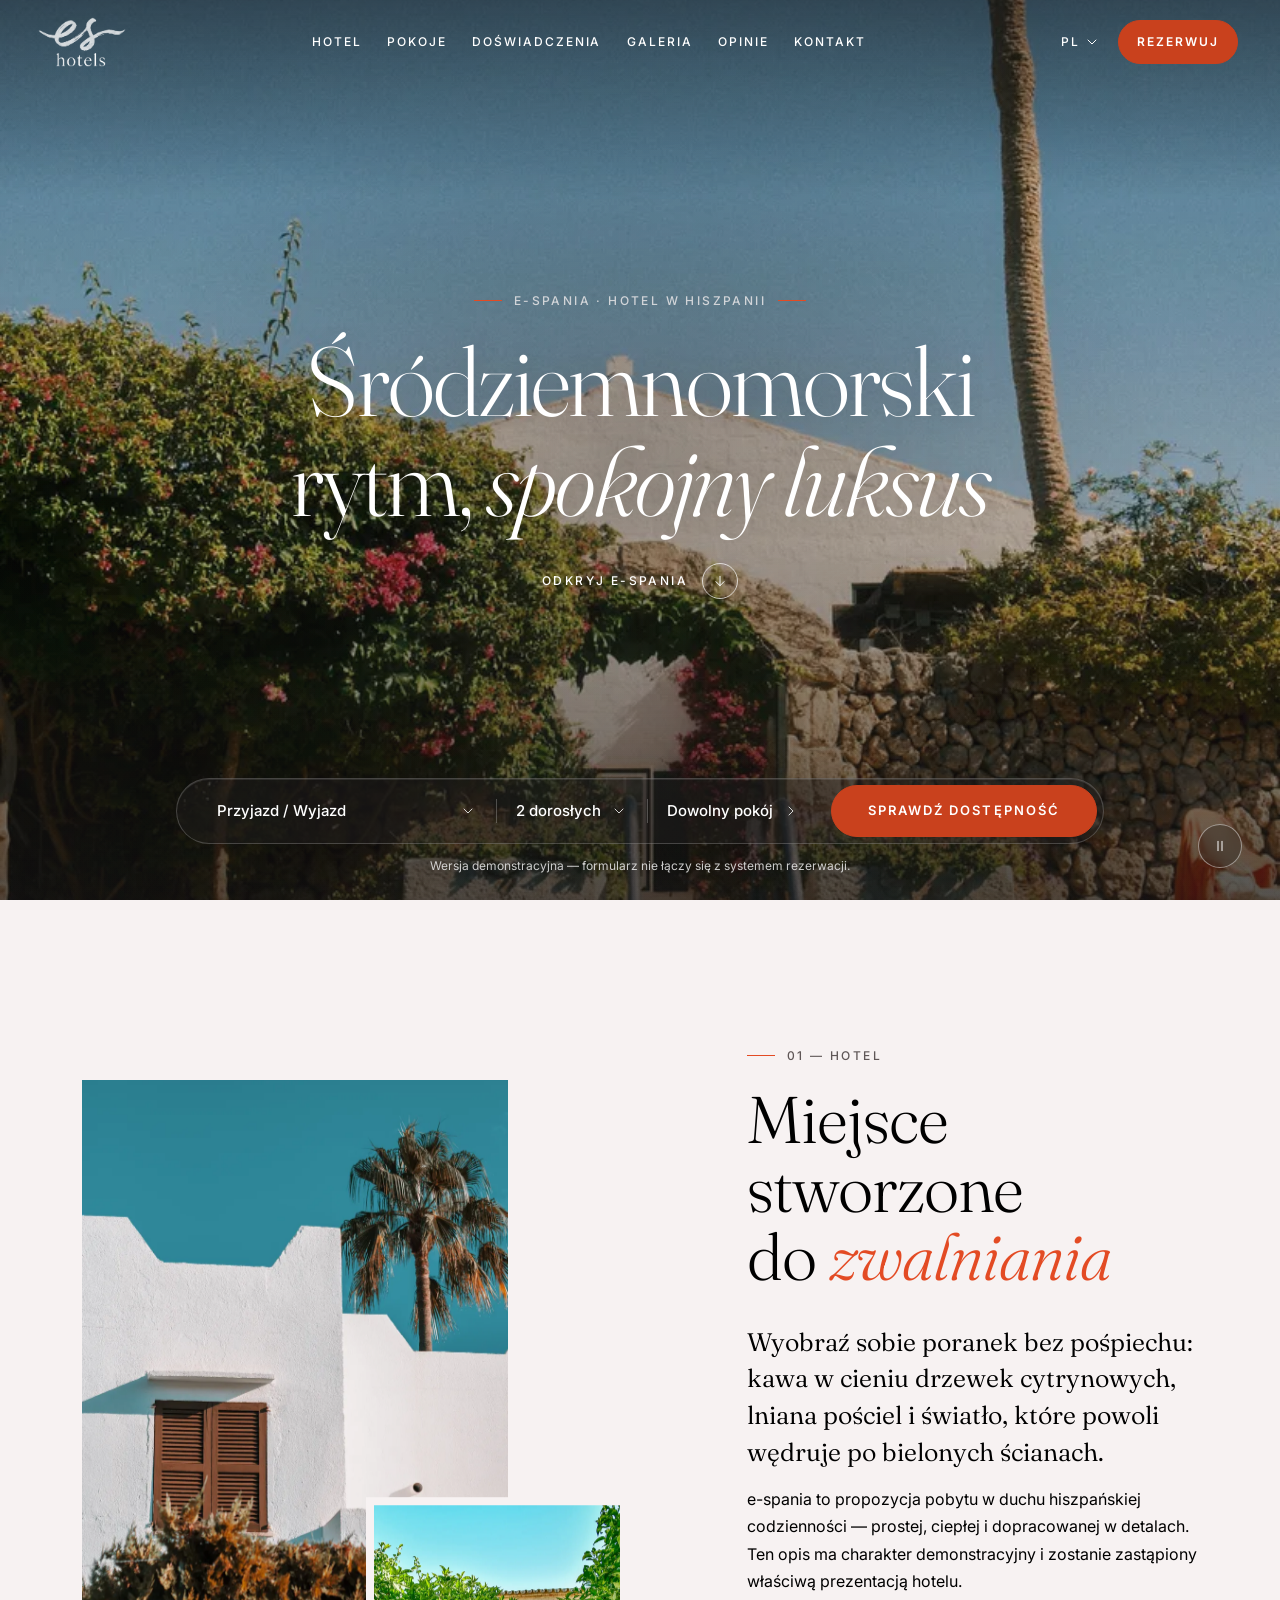
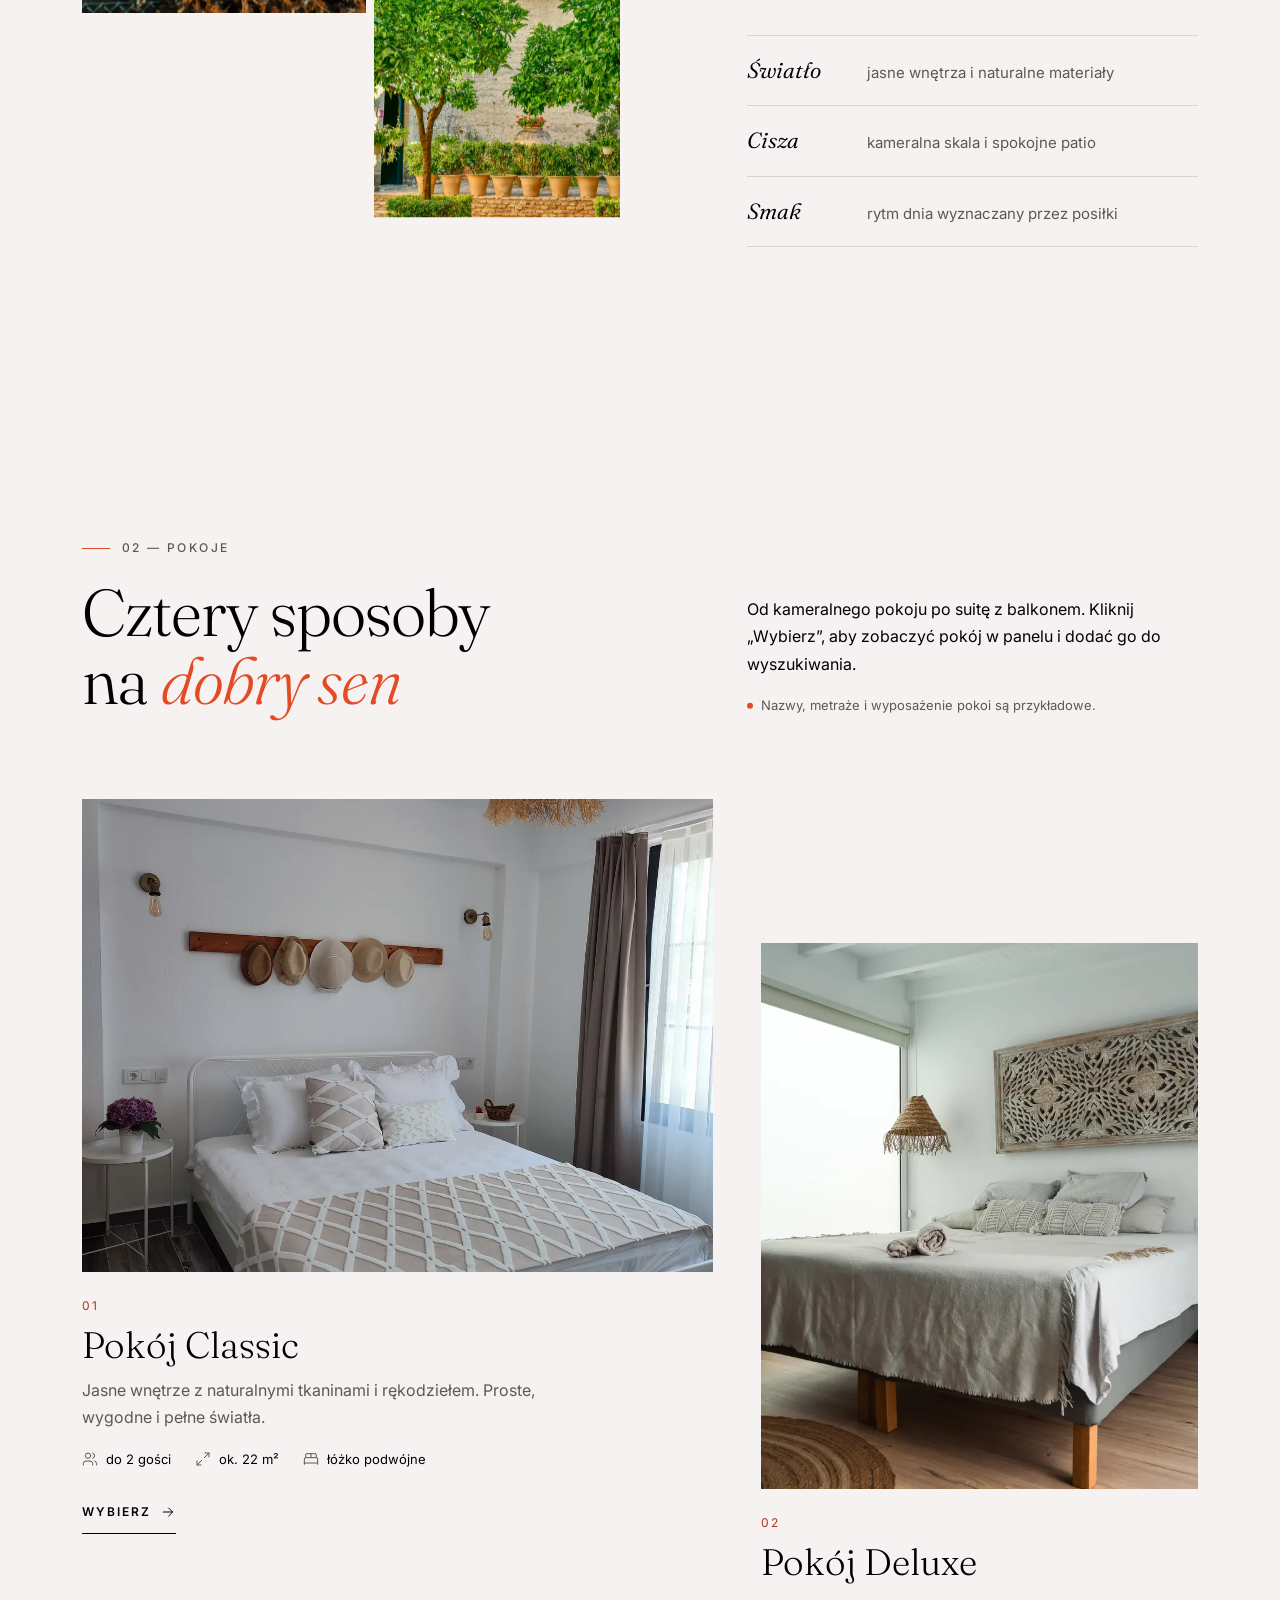
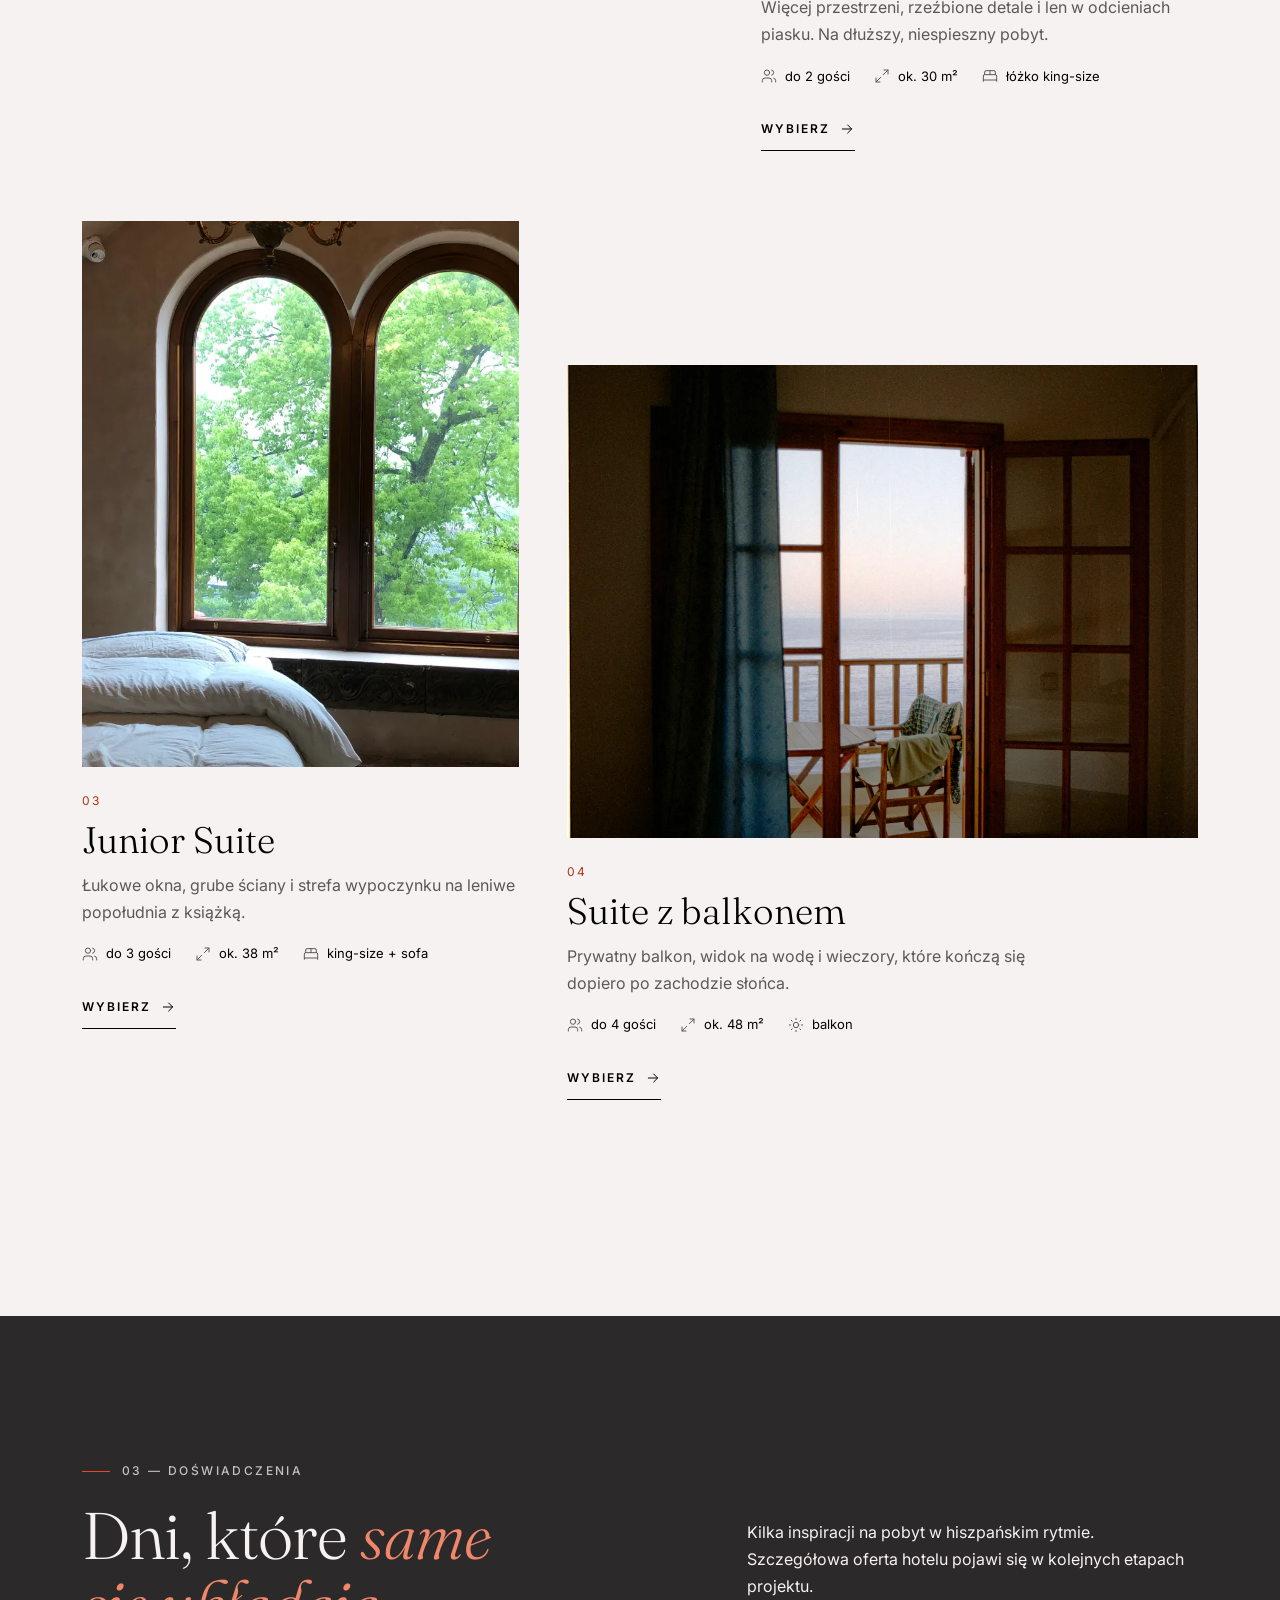
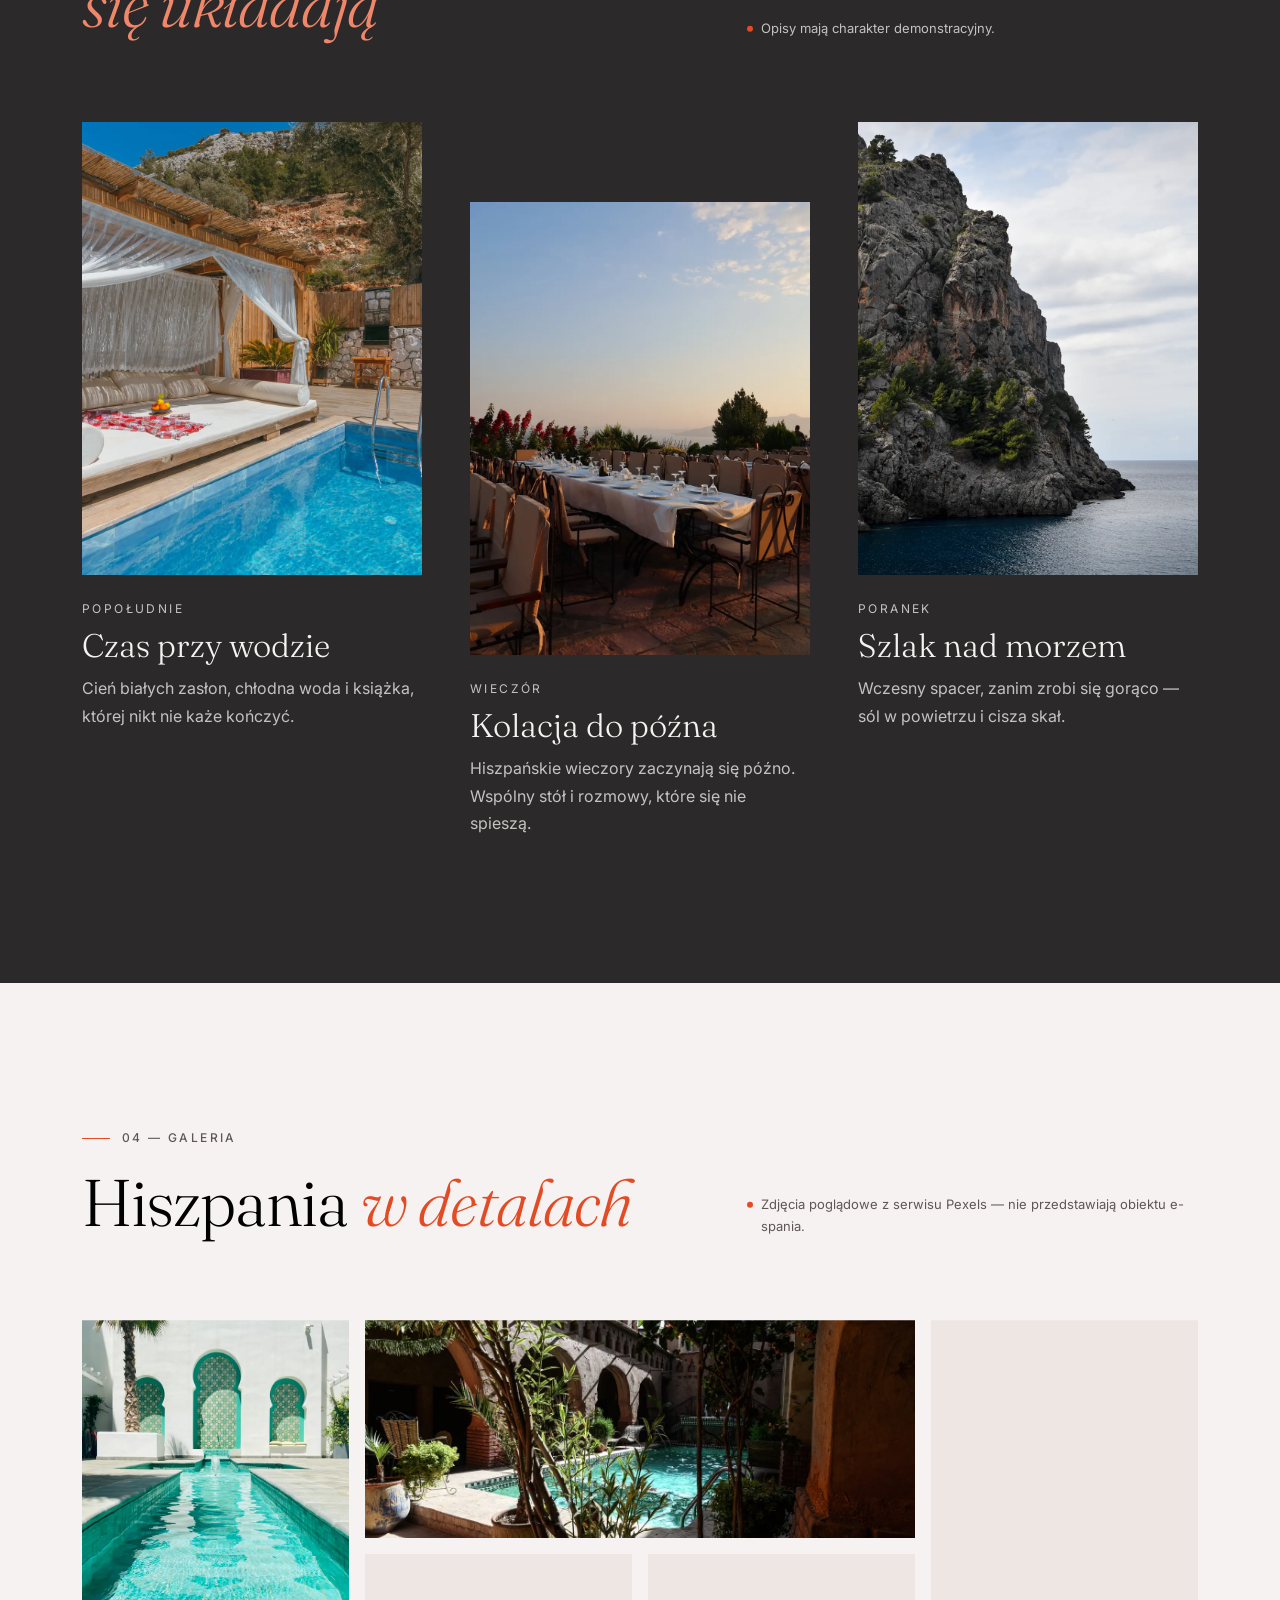
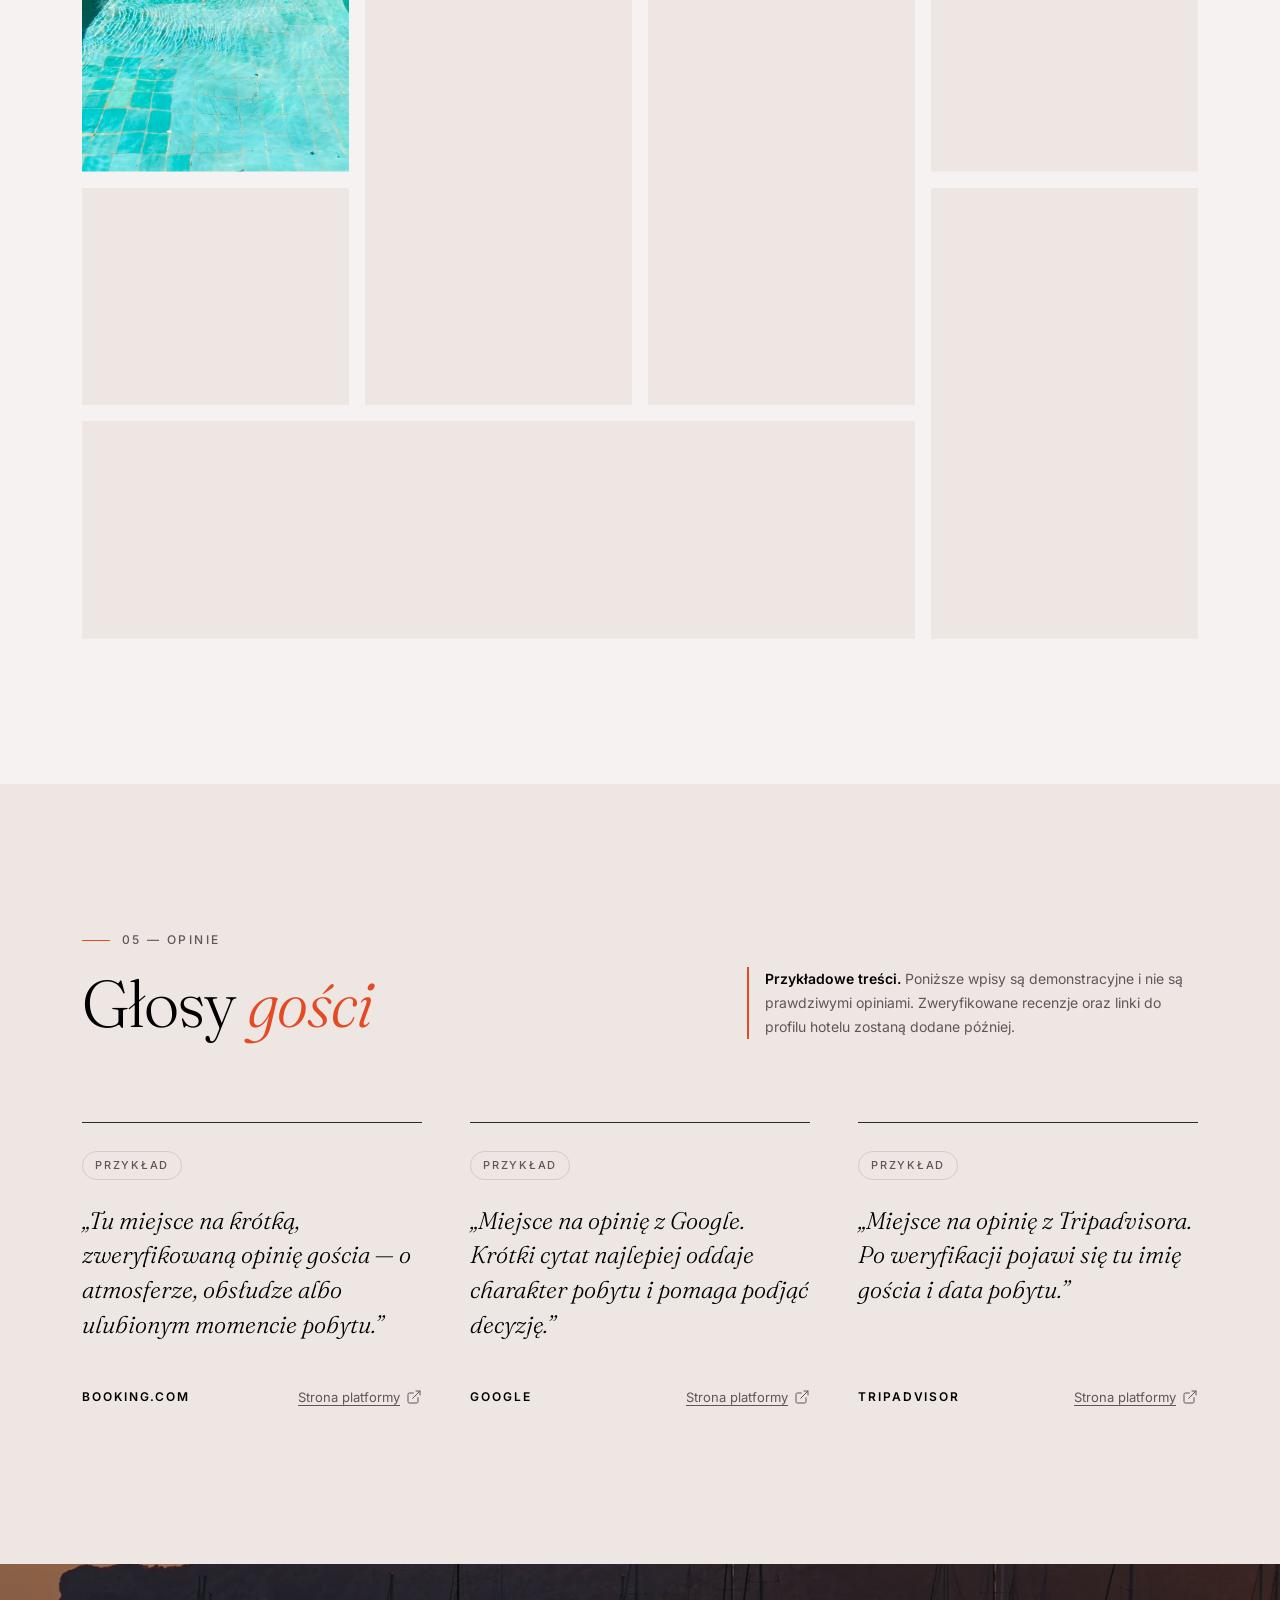
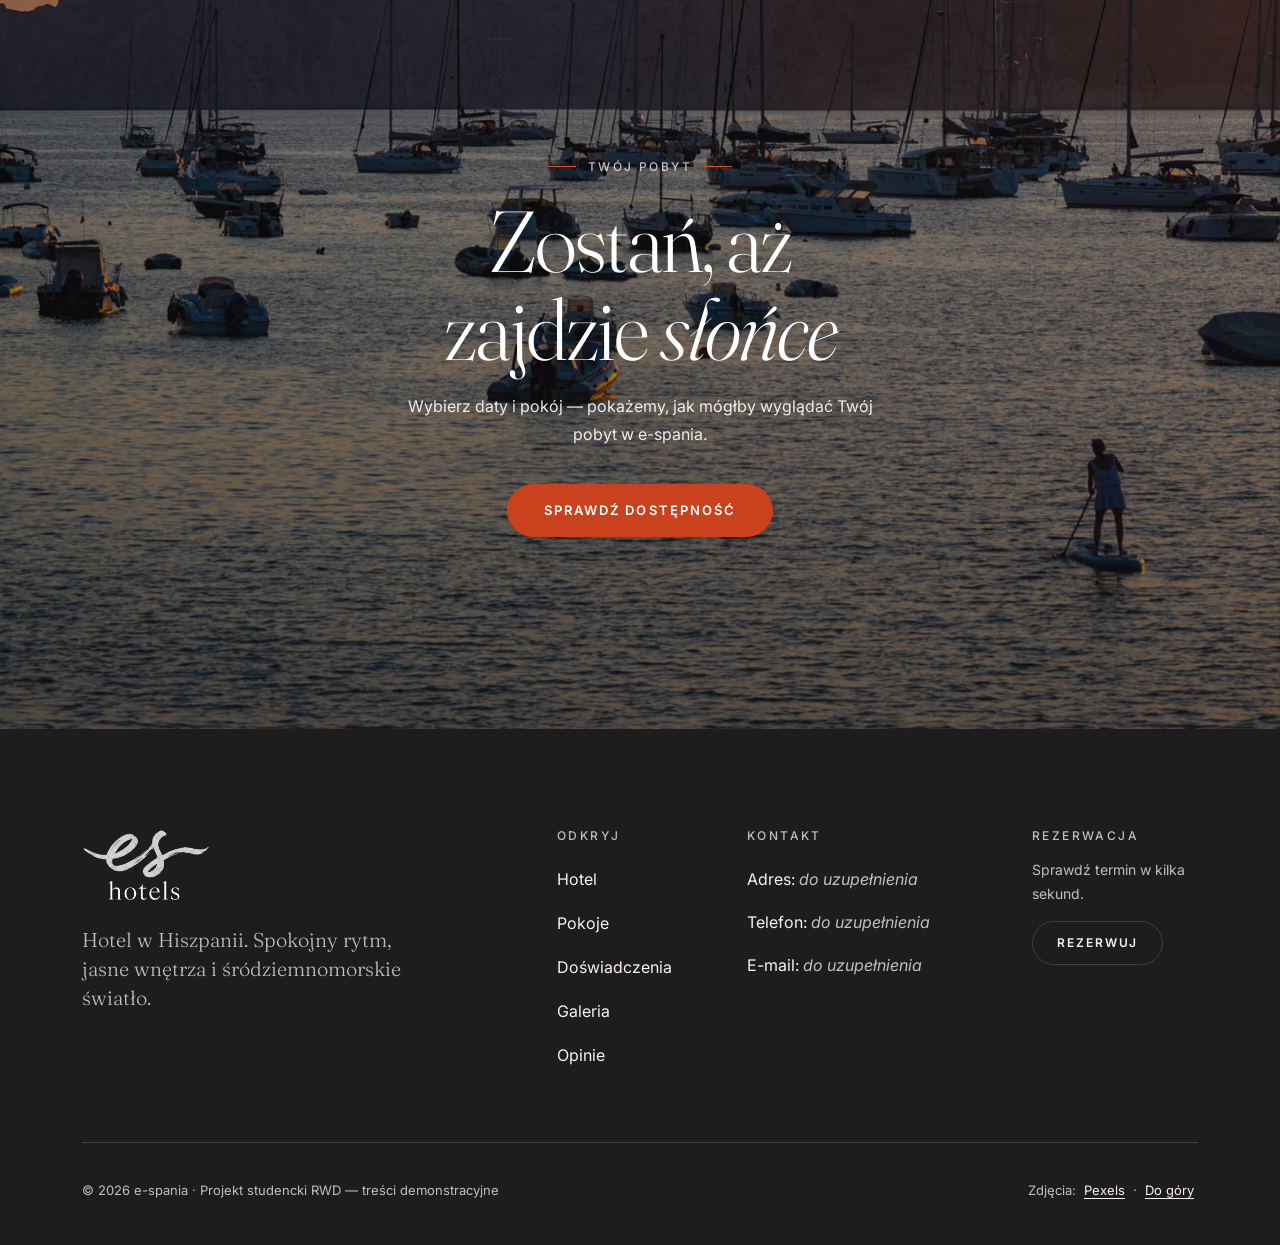
==== commit ab31f259: "Main page po zredukowaniu kodu" ====
--- a/site/index.html
+++ b/site/index.html
@@ -95,7 +95,7 @@
   </svg>
 
   <!-- ===================== HEADER ===================== -->
-  <header class="site-header fixed-top" id="top">
+  <header class="site-header fixed-top">
     <nav class="navbar navbar-expand-lg site-nav" aria-label="Nawigacja główna">
       <div class="container-fluid site-nav__inner">
         <a class="navbar-brand site-nav__brand" href="index.html" data-action="scroll-top" aria-label="e-spania — strona główna">
@@ -106,7 +106,7 @@
         <div class="offcanvas offcanvas-end site-menu" tabindex="-1" id="siteMenu" aria-labelledby="siteMenuLabel" data-bs-backdrop="false">
           <div class="offcanvas-header site-menu__header">
             <p class="offcanvas-title site-menu__title" id="siteMenuLabel">Menu</p>
-            <button type="button" class="btn site-menu__close" data-bs-dismiss="offcanvas">
+            <button type="button" class="btn text-btn" data-bs-dismiss="offcanvas">
               <svg class="icon" aria-hidden="true"><use href="#i-close"/></svg>
               <span>Zamknij</span>
             </button>
@@ -139,7 +139,7 @@
 
           <a class="btn btn-accent btn-book" href="#rezerwacja" data-action="focus-booking">Rezerwuj</a>
 
-          <button class="navbar-toggler site-nav__toggler" type="button" data-bs-toggle="offcanvas" data-bs-target="#siteMenu" aria-controls="siteMenu" aria-label="Otwórz menu">
+          <button class="navbar-toggler icon-btn site-nav__toggler" type="button" data-bs-toggle="offcanvas" data-bs-target="#siteMenu" aria-controls="siteMenu" aria-label="Otwórz menu">
             <svg class="icon" aria-hidden="true"><use href="#i-menu"/></svg>
           </button>
         </div>
@@ -156,13 +156,13 @@
         <img class="hero__image" src="assets/images/hero-mobile.webp" width="828" height="1300" alt="Basen z turkusową mozaiką przed bielonym domem z kamiennym murem, kwitnącą bugenwillą i palmą" fetchpriority="high">
       </picture>
       <!-- Film w tle: montaż widoków z Hiszpanii (Pexels). Wersję poziomą lub pionową wybiera JS. -->
-      <video class="hero__video" id="heroVideo" muted loop playsinline preload="none" aria-hidden="true" tabindex="-1"
+      <video class="hero__video" id="heroVideo" muted loop playsinline preload="none" aria-hidden="true"
              data-src-landscape="assets/video/hero-desktop.mp4" data-src-portrait="assets/video/hero-mobile.mp4"></video>
       <div class="hero__shade" aria-hidden="true"></div>
 
       <div class="container hero__inner">
         <div class="hero__content">
-          <p class="eyebrow eyebrow--light hero__eyebrow">e-spania · Hotel w Hiszpanii</p>
+          <p class="eyebrow eyebrow--light eyebrow--center hero__eyebrow">e-spania · Hotel w Hiszpanii</p>
           <h1 class="hero__title" id="hero-title" data-split>Śródziemnomorski rytm, <em>spokojny luksus</em></h1>
           <a class="hero__discover" href="#hotel">
             <span>Odkryj e-spania</span>
@@ -182,9 +182,9 @@
               </button>
               <div class="dropdown-menu booking-pop calendar" id="calendar" role="dialog" aria-label="Kalendarz — wybierz daty pobytu">
                 <div class="calendar__head">
-                  <button class="calendar__nav" type="button" data-cal-step="-1" aria-label="Poprzedni miesiąc"><svg class="icon" aria-hidden="true"><use href="#i-arrow-left"/></svg></button>
+                  <button class="icon-btn calendar__nav" type="button" data-cal-step="-1" aria-label="Poprzedni miesiąc"><svg class="icon" aria-hidden="true"><use href="#i-arrow-left"/></svg></button>
                   <p class="calendar__hint" id="calendarHint" aria-live="polite">Wybierz datę przyjazdu</p>
-                  <button class="calendar__nav" type="button" data-cal-step="1" aria-label="Następny miesiąc"><svg class="icon" aria-hidden="true"><use href="#i-arrow"/></svg></button>
+                  <button class="icon-btn calendar__nav" type="button" data-cal-step="1" aria-label="Następny miesiąc"><svg class="icon" aria-hidden="true"><use href="#i-arrow"/></svg></button>
                 </div>
                 <div class="calendar__months" id="calendarMonths"><!-- miesiące rysuje JS --></div>
                 <div class="booking-pop__foot">
@@ -197,31 +197,30 @@
               <p class="booking__error" id="dates-error" aria-live="polite"></p>
             </div>
 
-            <div class="col-6 col-lg-auto booking__field dropup guests">
+            <div class="col-6 col-lg-auto booking__field booking__field--guests dropup">
               <button class="booking__trigger" type="button" id="guestsToggle" data-bs-toggle="dropdown" data-bs-display="static" data-bs-auto-close="outside" aria-expanded="false">
                 <span class="visually-hidden">Liczba gości: </span>
                 <span class="booking__value" id="guestsSummary">2 dorosłych</span>
                 <svg class="icon icon--sm" aria-hidden="true"><use href="#i-chevron-down"/></svg>
               </button>
-              <div class="dropdown-menu booking-pop guests__menu">
+              <div class="dropdown-menu booking-pop guests">
                 <div class="guests__row">
                   <label class="guests__label" for="adults">Dorośli <small>od 13 lat</small></label>
                   <div class="stepper">
-                    <button class="stepper__btn" type="button" data-step="-1" data-target="adults" aria-label="Mniej dorosłych"><svg class="icon icon--sm" aria-hidden="true"><use href="#i-minus"/></svg></button>
+                    <button class="icon-btn stepper__btn" type="button" data-step="-1" data-target="adults" aria-label="Mniej dorosłych"><svg class="icon icon--sm" aria-hidden="true"><use href="#i-minus"/></svg></button>
                     <input class="stepper__input" type="number" id="adults" name="adults" value="2" min="1" max="6" inputmode="numeric">
-                    <button class="stepper__btn" type="button" data-step="1" data-target="adults" aria-label="Więcej dorosłych"><svg class="icon icon--sm" aria-hidden="true"><use href="#i-plus"/></svg></button>
+                    <button class="icon-btn stepper__btn" type="button" data-step="1" data-target="adults" aria-label="Więcej dorosłych"><svg class="icon icon--sm" aria-hidden="true"><use href="#i-plus"/></svg></button>
                   </div>
                 </div>
                 <div class="guests__row">
                   <label class="guests__label" for="children">Dzieci <small>0–12 lat</small></label>
                   <div class="stepper">
-                    <button class="stepper__btn" type="button" data-step="-1" data-target="children" aria-label="Mniej dzieci"><svg class="icon icon--sm" aria-hidden="true"><use href="#i-minus"/></svg></button>
+                    <button class="icon-btn stepper__btn" type="button" data-step="-1" data-target="children" aria-label="Mniej dzieci"><svg class="icon icon--sm" aria-hidden="true"><use href="#i-minus"/></svg></button>
                     <input class="stepper__input" type="number" id="children" name="children" value="0" min="0" max="4" inputmode="numeric">
-                    <button class="stepper__btn" type="button" data-step="1" data-target="children" aria-label="Więcej dzieci"><svg class="icon icon--sm" aria-hidden="true"><use href="#i-plus"/></svg></button>
+                    <button class="icon-btn stepper__btn" type="button" data-step="1" data-target="children" aria-label="Więcej dzieci"><svg class="icon icon--sm" aria-hidden="true"><use href="#i-plus"/></svg></button>
                   </div>
                 </div>
-                <div class="booking-pop__foot">
-                  <span></span>
+                <div class="booking-pop__foot booking-pop__foot--end">
                   <button class="booking-pop__link booking-pop__link--strong guests__done" type="button">Gotowe</button>
                 </div>
               </div>
@@ -245,7 +244,7 @@
         </form>
       </div>
 
-      <button class="hero__video-toggle" type="button" id="heroVideoToggle" aria-pressed="false" aria-label="Wstrzymaj film w tle" hidden>
+      <button class="icon-btn hero__video-toggle" type="button" id="heroVideoToggle" aria-pressed="false" aria-label="Wstrzymaj film w tle" hidden>
         <svg class="icon icon--sm hero__icon-pause" aria-hidden="true"><use href="#i-pause"/></svg>
         <svg class="icon icon--sm hero__icon-play" aria-hidden="true"><use href="#i-play"/></svg>
       </button>
@@ -268,10 +267,10 @@
           </div>
           <div class="col-lg-7 col-xl-6 order-lg-1">
             <div class="about__media">
-              <figure class="about__figure about__figure--main media-reveal" data-reveal="clip" data-parallax="0.05">
+              <figure class="about__figure about__figure--main media-frame" data-reveal="clip" data-parallax="0.05">
                 <img src="assets/images/about-house.webp" width="900" height="1200" loading="lazy" decoding="async" alt="Bielona fasada z drewnianymi okiennicami i palmą na tle błękitnego nieba">
               </figure>
-              <figure class="about__figure about__figure--accent media-reveal" data-reveal="clip" data-parallax="-0.08">
+              <figure class="about__figure about__figure--accent media-frame" data-reveal="clip" data-parallax="-0.08">
                 <img src="assets/images/about-courtyard.webp" width="800" height="1000" loading="lazy" decoding="async" alt="Patio z drzewkami cytrynowymi w terakotowych donicach">
               </figure>
             </div>
@@ -294,10 +293,10 @@
           </div>
         </div>
 
-        <div class="row gx-lg-5 rooms__grid">
+        <div class="row gx-lg-5">
           <div class="col-md-6 col-lg-7">
             <article class="room-card" data-room-id="classic" data-room-capacity="2" data-reveal>
-              <figure class="room-card__media media-reveal" data-reveal="clip">
+              <figure class="room-card__media media-frame" data-reveal="clip">
                 <img src="assets/images/room-classic.webp" width="1200" height="900" loading="lazy" decoding="async" alt="Jasny pokój z podwójnym łóżkiem, białą pościelą i dekoracyjnymi kapeluszami na ścianie">
               </figure>
               <div class="room-card__body">
@@ -315,7 +314,7 @@
           </div>
           <div class="col-md-6 col-lg-5 rooms__offset">
             <article class="room-card" data-room-id="deluxe" data-room-capacity="2" data-reveal>
-              <figure class="room-card__media room-card__media--tall media-reveal" data-reveal="clip">
+              <figure class="room-card__media room-card__media--tall media-frame" data-reveal="clip">
                 <img src="assets/images/room-deluxe.webp" width="1200" height="900" loading="lazy" decoding="async" alt="Przestronny pokój z lnianą pościelą, rzeźbionym panelem nad łóżkiem i jutowym dywanem">
               </figure>
               <div class="room-card__body">
@@ -333,7 +332,7 @@
           </div>
           <div class="col-md-6 col-lg-5">
             <article class="room-card" data-room-id="junior" data-room-capacity="3" data-reveal>
-              <figure class="room-card__media room-card__media--tall media-reveal" data-reveal="clip">
+              <figure class="room-card__media room-card__media--tall media-frame" data-reveal="clip">
                 <img src="assets/images/room-junior.webp" width="1200" height="900" loading="lazy" decoding="async" alt="Sypialnia z łukowymi oknami wychodzącymi na zieleń i kutym żyrandolem">
               </figure>
               <div class="room-card__body">
@@ -351,7 +350,7 @@
           </div>
           <div class="col-md-6 col-lg-7 rooms__offset">
             <article class="room-card" data-room-id="suite" data-room-capacity="4" data-reveal>
-              <figure class="room-card__media media-reveal" data-reveal="clip">
+              <figure class="room-card__media media-frame" data-reveal="clip">
                 <img src="assets/images/room-suite.webp" width="1200" height="900" loading="lazy" decoding="async" alt="Otwarte drzwi balkonowe z widokiem na morze o zmierzchu">
               </figure>
               <div class="room-card__body">
@@ -385,10 +384,10 @@
           </div>
         </div>
 
-        <div class="row gy-5 gx-lg-5 experiences__list">
+        <div class="row gy-5 gx-lg-5">
           <div class="col-md-4">
             <article class="experience" data-reveal>
-              <figure class="experience__media media-reveal" data-reveal="clip">
+              <figure class="experience__media media-frame" data-reveal="clip">
                 <img src="assets/images/exp-pool.webp" width="900" height="1200" loading="lazy" decoding="async" alt="Zadaszone łoże z białymi zasłonami przy basenie">
               </figure>
               <p class="experience__time">Popołudnie</p>
@@ -398,7 +397,7 @@
           </div>
           <div class="col-md-4 experiences__offset">
             <article class="experience" data-reveal>
-              <figure class="experience__media media-reveal" data-reveal="clip">
+              <figure class="experience__media media-frame" data-reveal="clip">
                 <img src="assets/images/exp-table.webp" width="900" height="1200" loading="lazy" decoding="async" alt="Długi stół nakryty białym obrusem na tarasie o zachodzie słońca">
               </figure>
               <p class="experience__time">Wieczór</p>
@@ -408,7 +407,7 @@
           </div>
           <div class="col-md-4">
             <article class="experience" data-reveal>
-              <figure class="experience__media media-reveal" data-reveal="clip">
+              <figure class="experience__media media-frame" data-reveal="clip">
                 <img src="assets/images/exp-coast.webp" width="900" height="1200" loading="lazy" decoding="async" alt="Skaliste wybrzeże opadające do spokojnego morza">
               </figure>
               <p class="experience__time">Poranek</p>
@@ -434,20 +433,20 @@
         </div>
 
         <ul class="gallery__grid">
-          <li class="gallery__item" data-reveal="clip"><button class="gallery__button" type="button" data-gallery-index="0"><img src="assets/images/gal-pool-arches.webp" width="900" height="1200" loading="lazy" decoding="async" alt="Wąski basen z turkusowymi płytkami prowadzący do mauretańskich łuków"></button></li>
-          <li class="gallery__item gallery__item--wide" data-reveal="clip"><button class="gallery__button" type="button" data-gallery-index="1"><img src="assets/images/gal-courtyard-pool.webp" width="1200" height="800" loading="lazy" decoding="async" alt="Zacieniony dziedziniec z basenem, roślinami w donicach i arkadami"></button></li>
-          <li class="gallery__item" data-reveal="clip"><button class="gallery__button" type="button" data-gallery-index="2"><img src="assets/images/gal-tiles.webp" width="900" height="1200" loading="lazy" decoding="async" alt="Ściana z kolorowymi płytkami azulejos otoczona zielenią"></button></li>
-          <li class="gallery__item" data-reveal="clip"><button class="gallery__button" type="button" data-gallery-index="3"><img src="assets/images/gal-olive.webp" width="900" height="1200" loading="lazy" decoding="async" alt="Drzewo oliwne w donicy przy kamiennym łuku"></button></li>
-          <li class="gallery__item" data-reveal="clip"><button class="gallery__button" type="button" data-gallery-index="4"><img src="assets/images/gal-lane.webp" width="900" height="1200" loading="lazy" decoding="async" alt="Bielony zaułek z brukiem w okrągłe wzory i roślinami w donicach"></button></li>
-          <li class="gallery__item gallery__item--wide" data-reveal="clip"><button class="gallery__button" type="button" data-gallery-index="5"><img src="assets/images/gal-white-house.webp" width="1200" height="900" loading="lazy" decoding="async" alt="Bielony dom z szarymi drzwiami, kamiennymi schodami i śródziemnomorskim ogrodem"></button></li>
-          <li class="gallery__item gallery__item--wide" data-reveal="clip"><button class="gallery__button" type="button" data-gallery-index="6"><img src="assets/images/gal-terrace.webp" width="1200" height="800" loading="lazy" decoding="async" alt="Taras z mozaikowym stolikiem i widokiem na morze o zmierzchu"></button></li>
-          <li class="gallery__item" data-reveal="clip"><button class="gallery__button" type="button" data-gallery-index="7"><img src="assets/images/gal-patio.webp" width="900" height="1200" loading="lazy" decoding="async" alt="Słoneczne patio z łukowym przejściem, palmami i czerwonymi kwiatami"></button></li>
+          <li class="gallery__item" data-reveal="clip"><button class="gallery__button media-frame" type="button"><img src="assets/images/gal-pool-arches.webp" width="900" height="1200" loading="lazy" decoding="async" alt="Wąski basen z turkusowymi płytkami prowadzący do mauretańskich łuków"></button></li>
+          <li class="gallery__item gallery__item--wide" data-reveal="clip"><button class="gallery__button media-frame" type="button"><img src="assets/images/gal-courtyard-pool.webp" width="1200" height="800" loading="lazy" decoding="async" alt="Zacieniony dziedziniec z basenem, roślinami w donicach i arkadami"></button></li>
+          <li class="gallery__item" data-reveal="clip"><button class="gallery__button media-frame" type="button"><img src="assets/images/gal-tiles.webp" width="900" height="1200" loading="lazy" decoding="async" alt="Ściana z kolorowymi płytkami azulejos otoczona zielenią"></button></li>
+          <li class="gallery__item" data-reveal="clip"><button class="gallery__button media-frame" type="button"><img src="assets/images/gal-olive.webp" width="900" height="1200" loading="lazy" decoding="async" alt="Drzewo oliwne w donicy przy kamiennym łuku"></button></li>
+          <li class="gallery__item" data-reveal="clip"><button class="gallery__button media-frame" type="button"><img src="assets/images/gal-lane.webp" width="900" height="1200" loading="lazy" decoding="async" alt="Bielony zaułek z brukiem w okrągłe wzory i roślinami w donicach"></button></li>
+          <li class="gallery__item gallery__item--wide" data-reveal="clip"><button class="gallery__button media-frame" type="button"><img src="assets/images/gal-white-house.webp" width="1200" height="900" loading="lazy" decoding="async" alt="Bielony dom z szarymi drzwiami, kamiennymi schodami i śródziemnomorskim ogrodem"></button></li>
+          <li class="gallery__item gallery__item--wide" data-reveal="clip"><button class="gallery__button media-frame" type="button"><img src="assets/images/gal-terrace.webp" width="1200" height="800" loading="lazy" decoding="async" alt="Taras z mozaikowym stolikiem i widokiem na morze o zmierzchu"></button></li>
+          <li class="gallery__item" data-reveal="clip"><button class="gallery__button media-frame" type="button"><img src="assets/images/gal-patio.webp" width="900" height="1200" loading="lazy" decoding="async" alt="Słoneczne patio z łukowym przejściem, palmami i czerwonymi kwiatami"></button></li>
         </ul>
       </div>
     </section>
 
     <!-- ===================== OPINIE ===================== -->
-    <section class="section section--soft reviews" id="opinie" aria-labelledby="reviews-title">
+    <section class="section section--soft" id="opinie" aria-labelledby="reviews-title">
       <div class="container">
         <div class="row align-items-end gy-4 section-head">
           <div class="col-lg-7">
@@ -499,9 +498,10 @@
       <img class="cta__image" data-parallax="0.1" src="assets/images/cta-bay.webp" width="1920" height="1000" loading="lazy" decoding="async" alt="Zatoka z łodziami żaglowymi o zachodzie słońca">
       <div class="cta__shade" aria-hidden="true"></div>
       <div class="container cta__inner">
-        <p class="eyebrow eyebrow--light" data-reveal>Twój pobyt</p>
+        <p class="eyebrow eyebrow--light eyebrow--center" data-reveal>Twój pobyt</p>
         <h2 class="cta__title" id="cta-title" data-reveal data-split>Zostań, aż zajdzie <em>słońce</em></h2>
         <p class="cta__text" data-reveal>Wybierz daty i pokój — pokażemy, jak mógłby wyglądać Twój pobyt w e-spania.</p>
+        <!-- Wrapper: animacja pojawiania ustawia transform, który nadpisałby uniesienie przycisku przy hover -->
         <div data-reveal>
           <a class="btn btn-accent btn-lg-pill" href="#rezerwacja" data-action="focus-booking">Sprawdź dostępność</a>
         </div>
@@ -538,7 +538,7 @@
         <div class="col-md-4 col-lg-2">
           <h2 class="site-footer__heading">Rezerwacja</h2>
           <p class="site-footer__small">Sprawdź termin w kilka sekund.</p>
-          <a class="btn btn-outline-light btn-ghost" href="#rezerwacja" data-action="focus-booking">Rezerwuj</a>
+          <a class="btn btn-ghost" href="#rezerwacja" data-action="focus-booking">Rezerwuj</a>
         </div>
       </div>
       <div class="site-footer__bottom d-flex flex-column flex-md-row justify-content-between align-items-md-center gap-3">
@@ -556,7 +556,7 @@
         <h2 class="room-panel__title" id="roomPanelTitle">Pokoje i suity</h2>
         <p class="room-panel__summary" id="roomPanelSummary" aria-live="polite">Wybierz pokój, a dodamy go do wyszukiwania.</p>
       </div>
-      <button type="button" class="btn room-panel__close" data-bs-dismiss="offcanvas">
+      <button type="button" class="btn text-btn room-panel__close" data-bs-dismiss="offcanvas">
         <svg class="icon" aria-hidden="true"><use href="#i-close"/></svg>
         <span>Zamknij</span>
       </button>
@@ -568,7 +568,7 @@
           <p class="demo-note room-panel__note">Dostępność i dane pokoi są demonstracyjne. Wybór pokoju nie jest rezerwacją.</p>
         </div>
         <div class="col-lg-7 d-none d-lg-block room-panel__preview-col">
-          <figure class="room-preview" id="roomPreview">
+          <figure class="room-preview">
             <img class="room-preview__image" id="roomPreviewImage" src="assets/images/room-classic.webp" width="1200" height="900" loading="lazy" alt="">
             <figcaption class="room-preview__caption">
               <span class="room-preview__name" id="roomPreviewName">Pokój Classic</span>
@@ -584,15 +584,15 @@
   <div class="modal fade lightbox" id="galleryModal" tabindex="-1" aria-labelledby="lightboxCaption" aria-hidden="true">
     <div class="modal-dialog modal-fullscreen">
       <div class="modal-content lightbox__content">
-        <button type="button" class="btn lightbox__close" data-bs-dismiss="modal">
+        <button type="button" class="btn text-btn lightbox__close" data-bs-dismiss="modal">
           <svg class="icon" aria-hidden="true"><use href="#i-close"/></svg><span>Zamknij</span>
         </button>
         <figure class="lightbox__figure">
           <img class="lightbox__image" id="lightboxImage" src="assets/images/gal-pool-arches.webp" loading="lazy" alt="">
           <figcaption class="lightbox__caption" id="lightboxCaption" aria-live="polite"></figcaption>
         </figure>
-        <button type="button" class="btn lightbox__nav lightbox__nav--prev" data-gallery-step="-1" aria-label="Poprzednie zdjęcie"><svg class="icon" aria-hidden="true"><use href="#i-chevron-left"/></svg></button>
-        <button type="button" class="btn lightbox__nav lightbox__nav--next" data-gallery-step="1" aria-label="Następne zdjęcie"><svg class="icon" aria-hidden="true"><use href="#i-chevron-right"/></svg></button>
+        <button type="button" class="icon-btn lightbox__nav lightbox__nav--prev" data-gallery-step="-1" aria-label="Poprzednie zdjęcie"><svg class="icon" aria-hidden="true"><use href="#i-chevron-left"/></svg></button>
+        <button type="button" class="icon-btn lightbox__nav lightbox__nav--next" data-gallery-step="1" aria-label="Następne zdjęcie"><svg class="icon" aria-hidden="true"><use href="#i-chevron-right"/></svg></button>
       </div>
     </div>
   </div>
@@ -604,7 +604,7 @@
         <p class="es-toast__title" id="appToastTitle"></p>
         <p class="es-toast__text" id="appToastText"></p>
       </div>
-      <button type="button" class="btn es-toast__close" data-bs-dismiss="toast" aria-label="Zamknij powiadomienie"><svg class="icon icon--sm" aria-hidden="true"><use href="#i-close"/></svg></button>
+      <button type="button" class="icon-btn es-toast__close" data-bs-dismiss="toast" aria-label="Zamknij powiadomienie"><svg class="icon icon--sm" aria-hidden="true"><use href="#i-close"/></svg></button>
     </div>
   </div>
 
--- a/site/css/styles.css
+++ b/site/css/styles.css
@@ -0,0 +1,2403 @@
+/* =========================================================
+   e-spania — style strony głównej
+
+   Mobile first: style bazowe są dla telefonu, media queries
+   (min-width) rozbudowują układ na większych ekranach.
+   Punkty przełamania jak w Bootstrapie: 576 / 768 / 992 / 1200 px.
+
+   Spis treści
+    1. Zmienne (design tokens)
+    2. Baza i fokus
+    3. Elementy wspólne (typografia, ikony, ramki zdjęć, przyciski pomocnicze)
+    4. Komponenty Bootstrapa — własne warianty
+       4.1 Przyciski  4.2 Nagłówek (navbar)  4.3 Menu mobilne (offcanvas)  4.4 Wybór języka (dropdown)
+    5. Hero
+    6. Moduł rezerwacji (pasek, okienka, kalendarz, goście)
+    7. Sekcje strony
+    8. Stopka
+    9. Panel wyboru pokoi (offcanvas)
+   10. Podgląd galerii (modal)
+   11. Powiadomienia (toast)
+   12. Animacje
+   13. Ograniczenie ruchu (prefers-reduced-motion)
+   ========================================================= */
+
+/* ---------- 1. Zmienne (design tokens) ---------- */
+:root {
+  /* Paleta z karty projektu */
+  --color-primary: #F7F2F2;
+  --color-secondary: #2B2929;
+  --color-accent: #E34B24;
+  --color-text: #000000;
+
+  /* Odcienie pochodne — potrzebne dla kontrastu WCAG i głębi */
+  --color-accent-strong: #C9411D;   /* tło przycisków: biały tekst 4.9:1 */
+  --color-accent-hover: #A9361A;
+  --color-accent-on-dark: #F0876B;  /* akcent na ciemnym tle: 5.4:1 */
+  --color-primary-deep: #EEE6E3;    /* delikatnie ciemniejsze tło sekcji */
+  --color-ink: #1E1C1C;
+  --color-muted: #5F5757;           /* tekst drugorzędny: 6.3:1 na primary */
+  --color-line: rgba(43, 41, 41, 0.14);
+  --color-on-dark: #F7F2F2;
+  --color-on-dark-muted: rgba(247, 242, 242, 0.76);
+  --color-line-dark: rgba(247, 242, 242, 0.16);
+  --color-line-on-image: rgba(255, 255, 255, 0.14);
+  --color-error: #FF9C80;           /* obramowanie błędu na ciemnym tle */
+  --color-error-text: #FFC9B8;      /* tekst błędu na ciemnym tle */
+  --focus-ring: var(--color-accent-strong);
+
+  --font-heading: "Fraunces", Georgia, "Times New Roman", serif;
+  --font-body: "Inter", system-ui, -apple-system, "Segoe UI", sans-serif;
+
+  --header-h: 4.5rem;
+  --section-space: clamp(5rem, 3.5rem + 7vw, 10rem);
+  --tap: 2.75rem;                   /* minimalny obszar dotyku: 44 px */
+  --radius-sm: 0.25rem;
+  --radius-md: 0.75rem;
+  --radius-lg: 1.25rem;
+  --radius-pill: 999px;
+
+  --ease-out: cubic-bezier(0.16, 1, 0.3, 1);
+  --ease-soft: cubic-bezier(0.22, 0.61, 0.36, 1);
+  --ease-curtain: cubic-bezier(0.76, 0, 0.24, 1);
+  --dur-fast: 200ms;
+  --dur-med: 450ms;
+
+  /* Opóźnienie animacji hero — czas trwania kurtyny przy wejściu (0, gdy kurtyny nie ma) */
+  --intro-delay: 1.35s;
+}
+
+.no-intro {
+  --intro-delay: 0s;
+}
+
+@media (min-width: 992px) {
+  :root { --header-h: 5.25rem; }
+}
+
+/* ---------- 2. Baza i fokus ---------- */
+*,
+*::before,
+*::after {
+  box-sizing: border-box;
+}
+
+html {
+  scroll-behavior: smooth;
+  scroll-padding-top: var(--header-h);
+}
+
+body {
+  margin: 0;
+  background-color: var(--color-primary);
+  color: var(--color-text);
+  font-family: var(--font-body);
+  font-size: 1rem;
+  line-height: 1.7;
+  -webkit-font-smoothing: antialiased;
+  text-rendering: optimizeLegibility;
+}
+
+h1, h2, h3, h4, h5, h6 {
+  font-family: var(--font-heading);
+  font-weight: 400;
+  line-height: 1.1;
+  margin-top: 0;
+  font-optical-sizing: auto;
+}
+
+img {
+  max-width: 100%;
+  height: auto;
+  display: block;
+}
+
+figure {
+  margin: 0;
+}
+
+a {
+  color: inherit;
+  text-underline-offset: 0.2em;
+  text-decoration-thickness: 1px;
+}
+
+/* Jedna ramka fokusu dla całej strony. Bootstrap w .btn, .nav-link i .navbar-toggler
+   zeruje outline i używa własnego cienia — przywracamy spójną ramkę. */
+:focus-visible,
+.btn:focus-visible,
+.nav-link:focus-visible,
+.navbar-toggler:focus-visible {
+  outline: 2px solid var(--focus-ring);
+  outline-offset: 3px;
+  box-shadow: none;
+}
+
+/* Bootstrap rysuje cień przycisku menu także po kliknięciu myszą */
+.navbar-toggler:focus {
+  box-shadow: none;
+}
+
+/* Na ciemnym tle ramka fokusu jest jasna */
+.hero,
+.section--dark,
+.site-footer,
+.site-menu,
+.cta,
+.lightbox,
+.es-toast,
+.site-header:not(.is-scrolled) {
+  --focus-ring: #FFFFFF;
+}
+
+/* …ale jasna lista języków wraca do akcentu */
+.lang-switch__menu {
+  --focus-ring: var(--color-accent-strong);
+}
+
+.skip-link {
+  position: fixed;
+  top: 0.75rem;
+  left: 0.75rem;
+  z-index: 2000;
+  padding: 0.75rem 1.25rem;
+  background: var(--color-secondary);
+  color: var(--color-on-dark);
+  border-radius: var(--radius-sm);
+  transform: translateY(-200%);
+  transition: transform var(--dur-fast) var(--ease-soft);
+}
+
+.skip-link:focus {
+  transform: none;
+}
+
+/* ---------- 3. Elementy wspólne ---------- */
+
+/* 3.1 Typografia */
+.eyebrow {
+  display: flex;
+  align-items: center;
+  gap: 0.75rem;
+  margin-bottom: 1.25rem;
+  font-size: 0.75rem;
+  font-weight: 500;
+  letter-spacing: 0.2em;
+  text-transform: uppercase;
+  color: var(--color-muted);
+}
+
+/* Kreska przed tekstem; wersja wyśrodkowana ma kreski po obu stronach */
+.eyebrow::before,
+.eyebrow--center::after {
+  content: "";
+  width: 1.75rem;
+  height: 1px;
+  background: var(--color-accent);
+}
+
+.eyebrow--light {
+  color: var(--color-on-dark-muted);
+}
+
+.eyebrow--center {
+  justify-content: center;
+}
+
+.section-title {
+  margin-bottom: 0;
+  font-size: clamp(2.25rem, 1.4rem + 3.4vw, 4.5rem);
+  font-weight: 300;
+  line-height: 1.04;
+  letter-spacing: -0.015em;
+  text-wrap: balance;
+}
+
+.section-title em {
+  color: var(--color-accent);
+}
+
+.section--dark .section-title em {
+  color: var(--color-accent-on-dark);
+}
+
+.lead-text {
+  font-family: var(--font-heading);
+  font-size: clamp(1.25rem, 1.1rem + 0.6vw, 1.625rem);
+  font-weight: 350;
+  line-height: 1.45;
+}
+
+/* Oznaczenia treści demonstracyjnych */
+.demo-note {
+  display: flex;
+  align-items: baseline;
+  gap: 0.5rem;
+  margin: 1rem 0 0;
+  font-size: 0.8125rem;
+  color: var(--color-muted);
+}
+
+.demo-note::before {
+  content: "";
+  width: 0.375rem;
+  height: 0.375rem;
+  flex-shrink: 0;
+  border-radius: 50%;
+  background: var(--color-accent);
+  transform: translateY(-0.1em);
+}
+
+.demo-note--light {
+  color: var(--color-on-dark-muted);
+}
+
+.demo-banner {
+  padding-left: 1rem;
+  border-left: 2px solid var(--color-accent);
+  font-size: 0.875rem;
+  color: var(--color-muted);
+}
+
+.demo-banner strong {
+  color: var(--color-text);
+  font-weight: 600;
+}
+
+/* 3.2 Ikony SVG (sprite w index.html) */
+.icon {
+  width: 1.25rem;
+  height: 1.25rem;
+  flex-shrink: 0;
+  fill: none;
+  stroke: currentColor;
+  stroke-width: 1.5;
+  stroke-linecap: round;
+  stroke-linejoin: round;
+}
+
+.icon--sm {
+  width: 1rem;
+  height: 1rem;
+}
+
+/* 3.3 Okrągły przycisk z samą ikoną (44 × 44 px). Wygląd obramowania i tła
+   ustawia klasa konkretnego elementu, np. .stepper__btn, .lightbox__nav. */
+.icon-btn {
+  display: inline-flex;
+  align-items: center;
+  justify-content: center;
+  width: var(--tap);
+  height: var(--tap);
+  padding: 0;
+  border: 0;
+  border-radius: 50%;
+  background: none;
+  color: inherit;
+  transition: background-color var(--dur-fast) var(--ease-soft), border-color var(--dur-fast) var(--ease-soft), opacity var(--dur-fast) var(--ease-soft);
+}
+
+/* 3.4 Tekstowy przycisk „Zamknij” (menu, panel pokoi, galeria) */
+.text-btn {
+  display: inline-flex;
+  align-items: center;
+  gap: 0.5rem;
+  padding: 0.5rem 0.75rem;
+  border: 0;
+  font-size: 0.75rem;
+  font-weight: 500;
+  letter-spacing: 0.16em;
+  text-transform: uppercase;
+  color: inherit;
+}
+
+.text-btn:hover {
+  color: inherit;
+  opacity: 0.75;
+}
+
+/* 3.5 Link tekstowy ze strzałką („Wybierz” w kartach pokoi) */
+.link-arrow {
+  display: inline-flex;
+  align-items: center;
+  gap: 0.625rem;
+  padding: 0.5rem 0;
+  border: 0;
+  border-radius: 0;
+  font-size: 0.75rem;
+  font-weight: 600;
+  letter-spacing: 0.16em;
+  text-transform: uppercase;
+  color: var(--color-text);
+  background:
+    linear-gradient(currentColor, currentColor) left bottom / 100% 1px no-repeat;
+  transition: color var(--dur-fast) var(--ease-soft), background-size var(--dur-med) var(--ease-out);
+}
+
+.link-arrow .icon {
+  transition: transform var(--dur-med) var(--ease-out);
+}
+
+.link-arrow:hover,
+.link-arrow:focus-visible {
+  color: var(--color-accent-strong);
+  background-size: 40% 1px;
+}
+
+.link-arrow:hover .icon,
+.link-arrow:focus-visible .icon {
+  transform: translateX(0.25rem);
+}
+
+/* 3.6 Ramka zdjęcia: przycina obraz i wypełnia nim całą powierzchnię */
+.media-frame {
+  overflow: hidden;
+}
+
+.media-frame > img {
+  width: 100%;
+  height: 100%;
+  object-fit: cover;
+}
+
+/* ---------- 4. Komponenty Bootstrapa — własne warianty ---------- */
+
+/* 4.1 Przyciski (.btn).
+   Kolory ustawiamy zmiennymi Bootstrapa (--bs-btn-*), dzięki czemu stany
+   hover / focus / active działają bez !important. Przy najechaniu kolor
+   „wlewa się” od dołu (warstwa ::before), a przycisk lekko się unosi. */
+.btn {
+  --bs-btn-font-family: var(--font-body);
+  min-height: var(--tap);
+}
+
+.btn-accent,
+.btn-ink,
+.btn-ghost {
+  --btn-fill: var(--color-accent-hover);
+  position: relative;
+  isolation: isolate;
+  overflow: hidden;
+  display: inline-flex;
+  align-items: center;
+  justify-content: center;
+  gap: 0.5rem;
+  padding: 0.75rem 1.5rem;
+  border-radius: var(--radius-pill);
+  font-size: 0.75rem;
+  font-weight: 600;
+  letter-spacing: 0.16em;
+  text-transform: uppercase;
+  transition: color var(--dur-med) var(--ease-out), border-color var(--dur-med) var(--ease-out), transform var(--dur-med) var(--ease-out), box-shadow var(--dur-med) var(--ease-out), letter-spacing var(--dur-med) var(--ease-out);
+}
+
+.btn-accent::before,
+.btn-ink::before,
+.btn-ghost::before {
+  content: "";
+  position: absolute;
+  inset: -1px;
+  z-index: -1;
+  border-radius: inherit;
+  background: var(--btn-fill);
+  transform: translate3d(0, 101%, 0);
+  transition: transform 0.55s var(--ease-out);
+}
+
+.btn-accent:hover::before,
+.btn-accent:focus-visible::before,
+.btn-ink:hover::before,
+.btn-ink:focus-visible::before,
+.btn-ghost:hover::before,
+.btn-ghost:focus-visible::before {
+  transform: none;
+}
+
+.btn-accent:hover,
+.btn-ink:hover:not(:disabled),
+.btn-ghost:hover {
+  transform: translateY(-2px);
+  letter-spacing: 0.19em;
+}
+
+.btn-accent:active,
+.btn-ink:active,
+.btn-ghost:active {
+  transform: translateY(0) scale(0.97);
+}
+
+.btn-accent {
+  --bs-btn-color: #FFFFFF;
+  --bs-btn-bg: var(--color-accent-strong);
+  --bs-btn-border-color: var(--color-accent-strong);
+  --bs-btn-hover-color: #FFFFFF;
+  --bs-btn-hover-bg: var(--color-accent-strong);
+  --bs-btn-hover-border-color: var(--color-accent-hover);
+  --bs-btn-active-color: #FFFFFF;
+  --bs-btn-active-bg: var(--color-accent-strong);
+  --bs-btn-active-border-color: var(--color-accent-hover);
+}
+
+.btn-accent:hover,
+.btn-accent:focus-visible {
+  box-shadow: 0 0.75rem 1.75rem rgba(201, 65, 29, 0.32);
+}
+
+.btn-ink {
+  --btn-fill: var(--color-ink);
+  --bs-btn-color: var(--color-on-dark);
+  --bs-btn-bg: var(--color-secondary);
+  --bs-btn-border-color: var(--color-secondary);
+  --bs-btn-hover-color: #FFFFFF;
+  --bs-btn-hover-bg: var(--color-secondary);
+  --bs-btn-hover-border-color: var(--color-secondary);
+  --bs-btn-active-color: #FFFFFF;
+  --bs-btn-active-bg: var(--color-secondary);
+  --bs-btn-active-border-color: var(--color-secondary);
+}
+
+/* Wybrany pokój: przycisk w wersji konturowej */
+.btn-ink[aria-pressed="true"] {
+  --btn-fill: var(--color-secondary);
+  --bs-btn-color: var(--color-secondary);
+  --bs-btn-bg: transparent;
+  --bs-btn-hover-color: var(--color-on-dark);
+  --bs-btn-hover-bg: transparent;
+}
+
+.btn-ghost {
+  --btn-fill: var(--color-on-dark);
+  --bs-btn-color: var(--color-on-dark);
+  --bs-btn-bg: transparent;
+  --bs-btn-border-color: var(--color-line-dark);
+  --bs-btn-hover-color: var(--color-secondary);
+  --bs-btn-hover-bg: transparent;
+  --bs-btn-hover-border-color: var(--color-on-dark);
+  --bs-btn-active-color: var(--color-secondary);
+  --bs-btn-active-bg: var(--color-on-dark);
+  --bs-btn-active-border-color: var(--color-on-dark);
+}
+
+.btn-lg-pill {
+  padding: 1rem 2.25rem;
+  font-size: 0.8125rem;
+}
+
+/* 4.2 Nagłówek (navbar): przezroczysty na hero, z tłem po przewinięciu,
+   chowa się przy przewijaniu w dół (klasy ustawia JS) */
+.site-header {
+  color: #FFFFFF;
+  transition: background-color var(--dur-med) var(--ease-soft), color var(--dur-med) var(--ease-soft), box-shadow var(--dur-med) var(--ease-soft), transform 0.6s var(--ease-out);
+}
+
+.site-header.is-scrolled {
+  background-color: rgba(247, 242, 242, 0.92);
+  color: var(--color-secondary);
+  box-shadow: 0 1px 0 var(--color-line);
+  -webkit-backdrop-filter: blur(14px);
+  backdrop-filter: blur(14px);
+}
+
+.site-header.is-hidden {
+  transform: translateY(-100%);
+}
+
+/* Pasek postępu przewijania (szerokość = --progress od 0 do 1) */
+.scroll-progress {
+  position: absolute;
+  left: 0;
+  right: 0;
+  bottom: 0;
+  height: 2px;
+  background: var(--color-accent);
+  transform: scaleX(var(--progress, 0));
+  transform-origin: left;
+  opacity: 0;
+  transition: opacity var(--dur-med) var(--ease-soft);
+}
+
+.site-header.is-scrolled .scroll-progress {
+  opacity: 1;
+}
+
+.site-nav {
+  min-height: var(--header-h);
+  padding-block: 0.5rem;
+}
+
+.site-nav__inner {
+  padding-inline: clamp(1rem, 3vw, 2.5rem);
+  flex-wrap: nowrap;
+}
+
+/* Dwie wersje logo nałożone na siebie — przenikają się po przewinięciu */
+.site-nav__brand {
+  position: relative;
+  display: flex;
+  align-items: center;
+  min-height: var(--tap);
+  margin-right: 0;
+  padding: 0;
+  width: 4.75rem;
+}
+
+.site-nav__logo {
+  width: 100%;
+  height: auto;
+  transition: opacity var(--dur-med) var(--ease-soft);
+}
+
+.site-nav__logo--dark {
+  position: absolute;
+  left: 0;
+  top: 50%;
+  opacity: 0;
+  transform: translateY(-50%);
+}
+
+.site-header.is-scrolled .site-nav__logo--light {
+  opacity: 0;
+}
+
+.site-header.is-scrolled .site-nav__logo--dark {
+  opacity: 1;
+}
+
+.site-nav__actions {
+  gap: 0.25rem;
+  margin-left: auto;
+}
+
+.site-nav__toggler {
+  border: 1px solid currentColor;
+  opacity: 0.9;
+}
+
+.btn-book {
+  padding: 0.625rem 1.125rem;
+  margin-inline: 0.25rem;
+}
+
+/* 4.3 Menu mobilne (offcanvas) — od 992 px Bootstrap zamienia je w zwykłą listę linków */
+.site-menu {
+  --bs-offcanvas-width: 100%;
+  background-color: var(--color-secondary);
+  color: var(--color-on-dark);
+}
+
+.site-menu__header {
+  justify-content: space-between;
+  padding: 1.25rem clamp(1rem, 3vw, 2.5rem);
+  border-bottom: 1px solid var(--color-line-dark);
+}
+
+.site-menu__title {
+  margin: 0;
+  font-family: var(--font-body);
+  font-size: 0.75rem;
+  font-weight: 500;
+  letter-spacing: 0.2em;
+  text-transform: uppercase;
+  color: var(--color-on-dark-muted);
+}
+
+.site-menu__body {
+  display: flex;
+  flex-direction: column;
+  justify-content: space-between;
+  padding: 2rem clamp(1rem, 3vw, 2.5rem) 2.5rem;
+  counter-reset: menu;
+}
+
+.site-menu__link {
+  display: flex;
+  align-items: baseline;
+  gap: 1rem;
+  padding: 0.5rem 0 !important;   /* !important: Bootstrap ustawia padding .nav-link w .navbar-nav */
+  font-family: var(--font-heading);
+  font-size: clamp(2rem, 1.5rem + 2.5vw, 2.75rem);
+  font-weight: 300;
+  line-height: 1.2;
+  color: var(--color-on-dark) !important;
+  counter-increment: menu;
+}
+
+/* Numer przed linkiem: 01, 02… */
+.site-menu__link::before {
+  content: "0" counter(menu);
+  font-family: var(--font-body);
+  font-size: 0.75rem;
+  letter-spacing: 0.1em;
+  color: var(--color-on-dark-muted);
+}
+
+.site-menu__link:hover {
+  font-style: italic;
+}
+
+.site-menu__note {
+  margin: 2rem 0 0;
+  font-size: 0.8125rem;
+  color: var(--color-on-dark-muted);
+}
+
+@media (min-width: 992px) {
+  .site-nav__brand {
+    width: 5.5rem;
+  }
+
+  .site-menu {
+    color: inherit;
+  }
+
+  .site-menu__list {
+    gap: clamp(1rem, 2vw, 2.25rem);
+  }
+
+  .site-menu__link {
+    position: relative;
+    padding: 0.75rem 0 !important;
+    font-family: var(--font-body);
+    font-size: 0.75rem;
+    font-weight: 500;
+    letter-spacing: 0.16em;
+    text-transform: uppercase;
+    color: inherit !important;
+  }
+
+  .site-menu__link::before {
+    content: none;
+  }
+
+  /* Podkreślenie rysowane od lewej przy najechaniu */
+  .site-menu__link::after {
+    content: "";
+    position: absolute;
+    left: 0;
+    right: 0;
+    bottom: 0.5rem;
+    height: 1px;
+    background: currentColor;
+    transform: scaleX(0);
+    transform-origin: right;
+    transition: transform var(--dur-med) var(--ease-out);
+  }
+
+  .site-menu__link:hover {
+    font-style: normal;
+  }
+
+  .site-menu__link:hover::after,
+  .site-menu__link:focus-visible::after {
+    transform: scaleX(1);
+    transform-origin: left;
+  }
+}
+
+/* 4.4 Wybór języka (dropdown) */
+.lang-switch__toggle {
+  display: inline-flex;
+  align-items: center;
+  gap: 0.25rem;
+  padding: 0.5rem 0.625rem;
+  border: 0;
+  font-size: 0.75rem;
+  font-weight: 500;
+  letter-spacing: 0.16em;
+  color: inherit;
+}
+
+.lang-switch__toggle:hover,
+.lang-switch__toggle.show {
+  color: inherit;
+  opacity: 0.75;
+}
+
+.lang-switch__menu {
+  --bs-dropdown-bg: var(--color-primary);
+  --bs-dropdown-color: var(--color-text);
+  --bs-dropdown-border-width: 0;
+  --bs-dropdown-border-radius: var(--radius-md);
+  --bs-dropdown-box-shadow: 0 1.25rem 3rem rgba(30, 28, 28, 0.18);
+  --bs-dropdown-link-active-bg: var(--color-secondary);
+  --bs-dropdown-link-active-color: var(--color-on-dark);
+  --bs-dropdown-link-hover-bg: var(--color-primary-deep);
+  min-width: 10rem;
+  padding: 0.5rem;
+  margin-top: 0.5rem !important;  /* !important: Bootstrap/Popper ustawia margin menu */
+  box-shadow: var(--bs-dropdown-box-shadow);
+}
+
+.lang-switch__item {
+  min-height: var(--tap);
+  border-radius: var(--radius-sm);
+  font-size: 0.875rem;
+}
+
+/* ---------- 5. Hero — zdjęcie i film w tle, wyśrodkowany tytuł ---------- */
+.hero {
+  position: relative;
+  display: flex;
+  min-height: 100vh;
+  min-height: 100svh;
+  overflow: hidden;
+  isolation: isolate;
+  background-color: var(--color-secondary);
+  color: #FFFFFF;
+}
+
+.hero__media,
+.hero__image,
+.hero__video {
+  position: absolute;
+  inset: 0;
+  width: 100%;
+  height: 100%;
+  z-index: -2;
+}
+
+.hero__image,
+.hero__video {
+  object-fit: cover;
+  object-position: center 40%;
+}
+
+/* Film pojawia się dopiero, gdy naprawdę gra — zdjęcie płynnie w niego przechodzi */
+.hero__video {
+  opacity: 0;
+  transition: opacity 1.6s var(--ease-soft);
+}
+
+.hero.is-video-playing .hero__video {
+  opacity: 1;
+}
+
+.hero__shade {
+  position: absolute;
+  inset: 0;
+  z-index: -1;
+  background:
+    radial-gradient(ellipse at center, rgba(22, 20, 20, 0.35) 0%, rgba(22, 20, 20, 0.1) 60%),
+    linear-gradient(180deg, rgba(22, 20, 20, 0.55) 0%, rgba(22, 20, 20, 0.1) 22%, rgba(22, 20, 20, 0.15) 60%, rgba(22, 20, 20, 0.7) 100%);
+}
+
+/* Kolumna: treść na środku (margin auto), pasek rezerwacji na dole */
+.hero__inner {
+  display: flex;
+  flex-direction: column;
+  align-items: center;
+  width: 100%;
+  padding-top: calc(var(--header-h) + 2rem);
+  padding-bottom: 1rem;
+  text-align: center;
+}
+
+.hero__content {
+  display: flex;
+  flex-direction: column;
+  align-items: center;
+  max-width: 62rem;
+  margin-block: auto;
+  padding-block: 2rem;
+}
+
+.hero__title {
+  margin-bottom: 1.75rem;
+  font-size: clamp(2.375rem, 1rem + 6.4vw, 7rem);
+  font-weight: 300;
+  line-height: 1.02;
+  letter-spacing: -0.02em;
+  text-wrap: balance;
+  text-shadow: 0 2px 30px rgba(0, 0, 0, 0.18);
+}
+
+.hero__discover {
+  display: inline-flex;
+  align-items: center;
+  gap: 0.875rem;
+  min-height: var(--tap);
+  font-size: 0.75rem;
+  font-weight: 500;
+  letter-spacing: 0.2em;
+  text-transform: uppercase;
+  text-decoration: none;
+  color: #FFFFFF;
+}
+
+.hero__discover-icon {
+  display: inline-flex;
+  align-items: center;
+  justify-content: center;
+  width: 2.25rem;
+  height: 2.25rem;
+  border: 1px solid rgba(255, 255, 255, 0.7);
+  border-radius: 50%;
+  overflow: hidden;
+  transition: background-color var(--dur-med) var(--ease-out), color var(--dur-med) var(--ease-out);
+}
+
+.hero__discover:hover .hero__discover-icon,
+.hero__discover:focus-visible .hero__discover-icon {
+  background-color: #FFFFFF;
+  color: var(--color-secondary);
+}
+
+.hero__discover:hover .hero__discover-icon .icon {
+  animation: nudge-down 0.9s var(--ease-out);
+}
+
+/* Przycisk pauzy filmu; ikonę (pauza / odtwórz) przełącza aria-pressed */
+.hero__video-toggle {
+  position: absolute;
+  top: calc(var(--header-h) + 0.5rem);
+  right: clamp(0.75rem, 3vw, 2.5rem);
+  border: 1px solid rgba(255, 255, 255, 0.45);
+  background: rgba(22, 20, 20, 0.25);
+  color: #FFFFFF;
+  -webkit-backdrop-filter: blur(8px);
+  backdrop-filter: blur(8px);
+}
+
+.hero__video-toggle:hover {
+  border-color: #FFFFFF;
+  background: rgba(22, 20, 20, 0.45);
+}
+
+/* display: inline-flex z .icon-btn nadpisałby atrybut hidden */
+.hero__video-toggle[hidden] {
+  display: none;
+}
+
+.hero__icon-play,
+.hero__video-toggle[aria-pressed="true"] .hero__icon-pause {
+  display: none;
+}
+
+.hero__video-toggle[aria-pressed="true"] .hero__icon-play {
+  display: block;
+}
+
+@media (min-width: 992px) {
+  .hero__inner {
+    padding-bottom: 1.5rem;
+  }
+}
+
+/* Od 1200 px obok paska jest wolne miejsce — przycisk filmu schodzi na dół */
+@media (min-width: 1200px) {
+  .hero__video-toggle {
+    top: auto;
+    bottom: 2rem;
+  }
+}
+
+/* ---------- 6. Moduł rezerwacji (glassmorphism) ---------- */
+
+/* 6.1 Pasek z polami */
+.booking {
+  position: relative;
+  z-index: 2;
+  width: 100%;
+  max-width: 58rem;
+  text-align: left;
+}
+
+.booking__bar {
+  border: 1px solid rgba(255, 255, 255, 0.2);
+  border-radius: var(--radius-lg);
+  background-color: rgba(30, 28, 28, 0.48);
+  box-shadow: 0 1.5rem 4rem rgba(0, 0, 0, 0.2), inset 0 1px 0 rgba(255, 255, 255, 0.1);
+  -webkit-backdrop-filter: blur(18px) saturate(140%);
+  backdrop-filter: blur(18px) saturate(140%);
+}
+
+@supports not ((backdrop-filter: blur(1px)) or (-webkit-backdrop-filter: blur(1px))) {
+  .booking__bar {
+    background-color: rgba(43, 41, 41, 0.92);
+  }
+}
+
+.booking__field {
+  position: relative;
+  padding: 0.375rem 1rem;
+  border-bottom: 1px solid var(--color-line-on-image);
+}
+
+.booking__field--guests {
+  border-right: 1px solid var(--color-line-on-image);
+}
+
+.booking__trigger {
+  display: flex;
+  align-items: center;
+  justify-content: space-between;
+  gap: 0.625rem;
+  width: 100%;
+  min-height: 3rem;
+  padding: 0;
+  border: 0;
+  border-radius: var(--radius-sm);
+  background: none;
+  color: #FFFFFF;
+  font-size: 0.9375rem;
+  font-weight: 500;
+  text-align: left;
+}
+
+.booking__value {
+  overflow: hidden;
+  text-overflow: ellipsis;
+  white-space: nowrap;
+}
+
+.booking__trigger .icon {
+  opacity: 0.8;
+  transition: transform var(--dur-med) var(--ease-out);
+}
+
+.booking__trigger[aria-expanded="true"] .icon {
+  transform: rotate(180deg);
+}
+
+.booking__trigger:hover .booking__value {
+  text-decoration: underline;
+  text-decoration-color: rgba(255, 255, 255, 0.5);
+  text-underline-offset: 0.35em;
+}
+
+.booking__error {
+  margin: 0 0 0.375rem;
+  font-size: 0.75rem;
+  line-height: 1.35;
+  color: var(--color-error-text);
+}
+
+.booking__error:empty {
+  display: none;
+}
+
+.booking__field.is-invalid {
+  box-shadow: inset 0 -2px 0 var(--color-error);
+}
+
+.booking__submit {
+  padding: 0.625rem;
+}
+
+.booking__button {
+  width: 100%;
+  min-height: 3.25rem;
+  font-size: 0.8125rem;
+}
+
+.booking__status {
+  margin: 0.75rem 0 0;
+  font-size: 0.75rem;
+  text-align: center;
+  color: rgba(255, 255, 255, 0.88);
+  text-shadow: 0 1px 8px rgba(0, 0, 0, 0.35);
+}
+
+/* 6.2 Okienka nad paskiem (kalendarz, goście) — dropdown Bootstrapa w trybie static, ciemne szkło */
+.booking-pop {
+  --bs-dropdown-bg: rgba(34, 32, 32, 0.9);
+  --bs-dropdown-color: #FFFFFF;
+  --bs-dropdown-border-width: 1px;
+  --bs-dropdown-border-color: var(--color-line-on-image);
+  --bs-dropdown-border-radius: var(--radius-md);
+  --focus-ring: #FFFFFF;
+  position: absolute;
+  left: 0;
+  right: auto;
+  top: auto !important;            /* !important: Bootstrap ustawia pozycję menu .dropup */
+  bottom: calc(100% + 0.75rem) !important;
+  padding: 1.25rem;
+  margin: 0 !important;
+  box-shadow: 0 1.5rem 4rem rgba(0, 0, 0, 0.35);
+  -webkit-backdrop-filter: blur(22px) saturate(140%);
+  backdrop-filter: blur(22px) saturate(140%);
+  color: #FFFFFF;
+}
+
+.booking-pop.show {
+  animation: pop-in 0.35s var(--ease-out);
+}
+
+.booking-pop__foot {
+  display: flex;
+  align-items: center;
+  justify-content: space-between;
+  gap: 1rem;
+  margin-top: 0.75rem;
+}
+
+.booking-pop__foot--end {
+  justify-content: flex-end;
+}
+
+.booking-pop__link {
+  min-height: var(--tap);
+  padding: 0 0.5rem;
+  border: 0;
+  background: none;
+  font-size: 0.75rem;
+  font-weight: 500;
+  letter-spacing: 0.18em;
+  text-transform: uppercase;
+  color: rgba(255, 255, 255, 0.75);
+  transition: color var(--dur-fast) var(--ease-soft);
+}
+
+.booking-pop__link--strong {
+  font-weight: 600;
+  color: #FFFFFF;
+}
+
+.booking-pop__link:hover {
+  color: #FFFFFF;
+  text-decoration: underline;
+  text-underline-offset: 0.4em;
+}
+
+/* 6.3 Kalendarz (miesiące rysuje JS) */
+.calendar {
+  width: min(23rem, calc(100vw - 2rem));
+}
+
+.calendar__head {
+  display: flex;
+  align-items: center;
+  justify-content: space-between;
+  gap: 0.5rem;
+  margin-bottom: 0.5rem;
+}
+
+.calendar__hint {
+  margin: 0;
+  font-size: 0.8125rem;
+  text-align: center;
+  color: rgba(255, 255, 255, 0.8);
+}
+
+.calendar__nav:hover:not(:disabled) {
+  background: rgba(255, 255, 255, 0.12);
+}
+
+.calendar__nav:disabled {
+  opacity: 0.3;
+}
+
+.calendar__months {
+  display: grid;
+  grid-template-columns: minmax(0, 1fr);
+  gap: 2rem;
+}
+
+.calendar__title {
+  margin: 0 0 0.5rem;
+  font-family: var(--font-heading);
+  font-size: 1.125rem;
+  font-weight: 400;
+  text-align: center;
+  text-transform: capitalize;
+}
+
+.calendar__grid {
+  width: 100%;
+  border-collapse: collapse;
+  table-layout: fixed;
+}
+
+.calendar__grid th {
+  padding-bottom: 0.375rem;
+  font-size: 0.6875rem;
+  font-weight: 500;
+  letter-spacing: 0.08em;
+  text-align: center;
+  text-transform: uppercase;
+  color: rgba(255, 255, 255, 0.65);
+}
+
+.calendar__grid abbr {
+  text-decoration: none;
+}
+
+.calendar__grid td {
+  padding: 1px 0;
+  text-align: center;
+}
+
+.calendar__day {
+  position: relative;
+  width: 100%;
+  height: var(--tap);
+  padding: 0;
+  border: 0;
+  border-radius: 50%;
+  background: none;
+  font-size: 0.875rem;
+  color: #FFFFFF;
+  transition: background-color var(--dur-fast) var(--ease-soft), color var(--dur-fast) var(--ease-soft);
+}
+
+.calendar__day:hover:not(:disabled) {
+  background: rgba(255, 255, 255, 0.14);
+}
+
+.calendar__day:disabled {
+  color: rgba(255, 255, 255, 0.28);
+  cursor: not-allowed;
+}
+
+/* Kropka pod dzisiejszą datą */
+.calendar__day.is-today::after {
+  content: "";
+  position: absolute;
+  left: 50%;
+  bottom: 0.4rem;
+  width: 0.25rem;
+  height: 0.25rem;
+  border-radius: 50%;
+  background: var(--color-accent);
+  transform: translateX(-50%);
+}
+
+.calendar__day.in-range {
+  border-radius: 0;
+  background: rgba(255, 255, 255, 0.12);
+}
+
+.calendar__day.is-start,
+.calendar__day.is-start:hover,
+.calendar__day.is-end,
+.calendar__day.is-end:hover {
+  background: #FFFFFF;
+  color: var(--color-secondary);
+  font-weight: 600;
+}
+
+/* 6.4 Goście — wiersze ze stepperem (− liczba +) */
+.guests {
+  width: min(19rem, calc(100vw - 2rem));
+}
+
+.guests__row {
+  display: flex;
+  align-items: center;
+  justify-content: space-between;
+  gap: 1rem;
+  padding-block: 0.5rem;
+}
+
+.guests__row + .guests__row {
+  border-top: 1px solid var(--color-line-on-image);
+}
+
+.guests__label {
+  display: flex;
+  flex-direction: column;
+  font-weight: 500;
+  line-height: 1.3;
+}
+
+.guests__label small {
+  font-size: 0.75rem;
+  font-weight: 400;
+  color: rgba(255, 255, 255, 0.7);
+}
+
+.stepper {
+  display: flex;
+  align-items: center;
+  gap: 0.25rem;
+}
+
+.stepper__btn {
+  border: 1px solid rgba(255, 255, 255, 0.35);
+  transition: border-color var(--dur-fast) var(--ease-soft), background-color var(--dur-fast) var(--ease-soft), transform var(--dur-fast) var(--ease-soft);
+}
+
+.stepper__btn:hover:not(:disabled) {
+  border-color: #FFFFFF;
+  background: rgba(255, 255, 255, 0.1);
+}
+
+.stepper__btn:active:not(:disabled) {
+  transform: scale(0.92);
+}
+
+.stepper__btn:disabled {
+  opacity: 0.3;
+  cursor: not-allowed;
+}
+
+/* Pole liczby bez strzałek przeglądarki — liczbę zmieniają przyciski − / + */
+.stepper__input {
+  width: 2.25rem;
+  padding: 0;
+  border: 0;
+  background: transparent;
+  color: #FFFFFF;
+  font-weight: 600;
+  text-align: center;
+  -moz-appearance: textfield;
+  appearance: textfield;
+}
+
+.stepper__input::-webkit-outer-spin-button,
+.stepper__input::-webkit-inner-spin-button {
+  -webkit-appearance: none;
+  margin: 0;
+}
+
+/* 6.5 Tablet i desktop */
+@media (min-width: 768px) {
+  .calendar {
+    width: 42rem;
+  }
+
+  .calendar__months {
+    grid-template-columns: repeat(2, minmax(0, 1fr));
+  }
+}
+
+/* Od 992 px pola stoją w jednej „pigułce”, rozdzielone pionowymi kreskami */
+@media (min-width: 992px) {
+  .booking__bar {
+    align-items: center;
+    padding: 0.375rem 0.375rem 0.375rem 1.25rem;
+    border-radius: var(--radius-pill);
+  }
+
+  .booking__field {
+    padding: 0 1.25rem;
+    border: 0;
+  }
+
+  .booking__field--dates {
+    min-width: 15rem;
+  }
+
+  .booking__field + .booking__field::before {
+    content: "";
+    position: absolute;
+    left: 0;
+    top: 25%;
+    bottom: 25%;
+    width: 1px;
+    background: rgba(255, 255, 255, 0.24);
+  }
+
+  .booking__field.is-invalid {
+    box-shadow: none;
+  }
+
+  .booking__field.is-invalid .booking__value {
+    color: var(--color-error-text);
+  }
+
+  /* Błąd jako dymek pod polem; zajmuje miejsce tekstu statusu */
+  .booking__error {
+    position: absolute;
+    left: 1.25rem;
+    top: calc(100% + 1rem);
+    width: max-content;
+    max-width: 18rem;
+    margin: 0;
+    padding: 0.5rem 0.75rem;
+    border-left: 2px solid var(--color-error);
+    border-radius: var(--radius-sm);
+    background: rgba(28, 26, 26, 0.92);
+  }
+
+  .booking.has-errors .booking__status {
+    visibility: hidden;
+  }
+
+  .booking__submit {
+    padding: 0 0 0 0.75rem;
+  }
+
+  .booking__button {
+    padding-inline: 2.25rem;
+  }
+
+  .booking-pop {
+    left: -0.5rem;
+  }
+}
+
+/* ---------- 7. Sekcje strony ---------- */
+.section {
+  padding-block: var(--section-space);
+}
+
+.section--dark {
+  background-color: var(--color-secondary);
+  color: var(--color-on-dark);
+}
+
+.section--soft {
+  background-color: var(--color-primary-deep);
+}
+
+.section-head {
+  margin-bottom: clamp(3rem, 2rem + 4vw, 5.5rem);
+}
+
+/* 7.1 O hotelu — dwa zdjęcia nałożone na siebie */
+.about .section-title {
+  margin-bottom: 2rem;
+}
+
+.about__media {
+  position: relative;
+  padding-bottom: 22%;
+}
+
+.about__figure--main {
+  width: 78%;
+  aspect-ratio: 4 / 5;
+}
+
+.about__figure--accent {
+  position: absolute;
+  right: 0;
+  bottom: 0;
+  width: 48%;
+  aspect-ratio: 4 / 5;
+  border: 0.5rem solid var(--color-primary);
+}
+
+.principles {
+  margin: 2.5rem 0 0;
+  padding: 0;
+  list-style: none;
+  border-top: 1px solid var(--color-line);
+}
+
+.principles__item {
+  display: flex;
+  flex-direction: column;
+  gap: 0.25rem 1.5rem;
+  padding-block: 1rem;
+  border-bottom: 1px solid var(--color-line);
+}
+
+.principles__name {
+  min-width: 6rem;
+  font-family: var(--font-heading);
+  font-size: 1.375rem;
+  font-style: italic;
+  font-weight: 350;
+}
+
+.principles__text {
+  font-size: 0.9375rem;
+  color: var(--color-muted);
+}
+
+@media (min-width: 576px) {
+  .principles__item {
+    flex-direction: row;
+    align-items: baseline;
+  }
+}
+
+/* 7.2 Pokoje */
+.room-card {
+  margin-bottom: clamp(3rem, 2rem + 3vw, 5rem);
+}
+
+.room-card__media {
+  aspect-ratio: 4 / 3;
+  background-color: var(--color-primary-deep);
+}
+
+.room-card__media--tall {
+  aspect-ratio: 4 / 5;
+}
+
+.room-card__media img {
+  transition: transform 1.4s var(--ease-out);
+}
+
+.room-card:hover .room-card__media img {
+  transform: scale(1.04);
+}
+
+.room-card__body {
+  padding-top: 1.5rem;
+}
+
+.room-card__index {
+  display: block;
+  margin-bottom: 0.5rem;
+  font-size: 0.75rem;
+  letter-spacing: 0.16em;
+  color: var(--color-accent-hover);
+}
+
+.room-card__title {
+  margin-bottom: 0.75rem;
+  font-size: clamp(1.75rem, 1.5rem + 1vw, 2.375rem);
+  font-weight: 300;
+}
+
+.room-card__text {
+  max-width: 32rem;
+  color: var(--color-muted);
+}
+
+/* Lista cech pokoju z ikonami (też w panelu pokoi) */
+.room-meta {
+  display: flex;
+  flex-wrap: wrap;
+  gap: 0.5rem 1.5rem;
+  margin: 0 0 1.25rem;
+  padding: 0;
+  list-style: none;
+  font-size: 0.8125rem;
+}
+
+.room-meta li {
+  display: inline-flex;
+  align-items: center;
+  gap: 0.5rem;
+}
+
+.room-meta .icon {
+  color: var(--color-muted);
+}
+
+/* Co druga kolumna obniżona — układ „schodkowy” */
+@media (min-width: 768px) {
+  .rooms__offset {
+    padding-top: 5rem;
+  }
+}
+
+@media (min-width: 992px) {
+  .rooms__offset {
+    padding-top: 9rem;
+  }
+}
+
+/* 7.3 Doświadczenia */
+.experience__media {
+  aspect-ratio: 3 / 4;
+  margin-bottom: 1.5rem;
+}
+
+.experience__time {
+  margin-bottom: 0.5rem;
+  font-size: 0.75rem;
+  letter-spacing: 0.2em;
+  text-transform: uppercase;
+  color: var(--color-on-dark-muted);
+}
+
+.experience__title {
+  margin-bottom: 0.75rem;
+  font-size: clamp(1.625rem, 1.4rem + 0.8vw, 2.125rem);
+  font-weight: 300;
+}
+
+.experience__text {
+  margin: 0;
+  color: var(--color-on-dark-muted);
+}
+
+@media (min-width: 768px) {
+  .experiences__offset {
+    padding-top: 5rem;
+  }
+}
+
+/* 7.4 Galeria */
+.gallery__grid {
+  display: grid;
+  grid-template-columns: repeat(2, minmax(0, 1fr));
+  grid-auto-rows: clamp(9rem, 30vw, 16rem);
+  grid-auto-flow: dense;
+  gap: 0.625rem;
+  margin: 0;
+  padding: 0;
+  list-style: none;
+}
+
+/* Telefon: 2 kolumny, część zdjęć na pełną szerokość (12 pól, bez dziur) */
+.gallery__item--wide,
+.gallery__item:last-child {
+  grid-column: span 2;
+}
+
+.gallery__button {
+  display: block;
+  width: 100%;
+  height: 100%;
+  padding: 0;
+  border: 0;
+  background-color: var(--color-primary-deep);
+  cursor: zoom-in;
+}
+
+.gallery__button img {
+  transition: transform 1.2s var(--ease-out);
+}
+
+/* Ramka do środka — na zewnątrz ucięłoby ją przycięcie (clip-path) animacji */
+.gallery__button:focus-visible {
+  outline: 3px solid var(--color-accent-strong);
+  outline-offset: -3px;
+}
+
+.gallery__button:hover img,
+.gallery__button:focus-visible img {
+  transform: scale(1.035);
+}
+
+@media (min-width: 768px) {
+  .gallery__grid {
+    grid-template-columns: repeat(4, minmax(0, 1fr));
+    grid-template-rows: repeat(4, clamp(10rem, 17vw, 17rem));
+    gap: 1rem;
+  }
+
+  /* Tablet i desktop: kompozycja 4 × 4 rozpisana ręcznie
+     (kolejność w HTML = kolejność czytania i nawigacji klawiaturą) */
+  .gallery__item:nth-child(1) { grid-area: 1 / 1 / 3 / 2; }
+  .gallery__item:nth-child(2) { grid-area: 1 / 2 / 2 / 4; }
+  .gallery__item:nth-child(3) { grid-area: 1 / 4 / 3 / 5; }
+  .gallery__item:nth-child(4) { grid-area: 2 / 2 / 4 / 3; }
+  .gallery__item:nth-child(5) { grid-area: 2 / 3 / 4 / 4; }
+  .gallery__item:nth-child(6) { grid-area: 3 / 1 / 4 / 2; }
+  .gallery__item:nth-child(7) { grid-area: 4 / 1 / 5 / 4; }
+  .gallery__item:nth-child(8) { grid-area: 3 / 4 / 5 / 5; }
+}
+
+/* 7.5 Opinie */
+.review {
+  display: flex;
+  flex-direction: column;
+  height: 100%;
+  padding-top: 1.75rem;
+  border-top: 1px solid var(--color-secondary);
+}
+
+.review__tag {
+  align-self: flex-start;
+  margin-bottom: 1.5rem;
+  padding: 0.25rem 0.75rem;
+  border: 1px solid var(--color-line);
+  border-radius: var(--radius-pill);
+  font-size: 0.6875rem;
+  font-weight: 500;
+  letter-spacing: 0.16em;
+  text-transform: uppercase;
+  color: var(--color-muted);
+}
+
+.review__quote {
+  flex-grow: 1;
+  margin: 0 0 2rem;
+}
+
+.review__quote p {
+  margin: 0;
+  font-family: var(--font-heading);
+  font-size: clamp(1.25rem, 1.1rem + 0.5vw, 1.5rem);
+  font-style: italic;
+  font-weight: 300;
+  line-height: 1.45;
+}
+
+.review__source {
+  display: flex;
+  flex-wrap: wrap;
+  align-items: center;
+  justify-content: space-between;
+  gap: 0.5rem 1rem;
+}
+
+.review__platform {
+  font-size: 0.75rem;
+  font-weight: 600;
+  letter-spacing: 0.16em;
+  text-transform: uppercase;
+}
+
+.review__link {
+  display: inline-flex;
+  align-items: center;
+  gap: 0.375rem;
+  min-height: var(--tap);
+  font-size: 0.8125rem;
+  color: var(--color-muted);
+  text-decoration: underline;
+}
+
+.review__link:hover {
+  color: var(--color-accent-strong);
+}
+
+/* 7.6 Końcowe CTA */
+.cta {
+  position: relative;
+  display: flex;
+  align-items: center;
+  min-height: clamp(32rem, 85vh, 50rem);
+  overflow: hidden;
+  isolation: isolate;
+  color: #FFFFFF;
+  text-align: center;
+  background-color: var(--color-secondary);
+}
+
+/* Zdjęcie wyższe o 16% niż sekcja — zapas na przesunięcie parallax */
+.cta__image {
+  position: absolute;
+  inset: -8% 0 auto;
+  z-index: -2;
+  width: 100%;
+  height: 116%;
+  object-fit: cover;
+}
+
+.cta__shade {
+  position: absolute;
+  inset: 0;
+  z-index: -1;
+  background: linear-gradient(180deg, rgba(22, 20, 20, 0.35), rgba(22, 20, 20, 0.6));
+}
+
+.cta__inner {
+  display: flex;
+  flex-direction: column;
+  align-items: center;
+  padding-block: 5rem;
+}
+
+.cta__title {
+  max-width: 14ch;
+  margin-bottom: 1.25rem;
+  font-size: clamp(2.5rem, 1.4rem + 5vw, 5.75rem);
+  font-weight: 300;
+  line-height: 1.02;
+  letter-spacing: -0.02em;
+  text-wrap: balance;
+}
+
+.cta__text {
+  max-width: 30rem;
+  margin-bottom: 2.25rem;
+  color: rgba(255, 255, 255, 0.9);
+}
+
+/* ---------- 8. Stopka ---------- */
+.site-footer {
+  padding: clamp(4rem, 3rem + 4vw, 6.5rem) 0 2rem;
+  background-color: var(--color-ink);
+  color: var(--color-on-dark);
+}
+
+.site-footer__logo {
+  width: 8rem;
+  margin-bottom: 1.5rem;
+}
+
+.site-footer__claim {
+  max-width: 20rem;
+  font-family: var(--font-heading);
+  font-size: 1.25rem;
+  font-weight: 300;
+  line-height: 1.45;
+  color: var(--color-on-dark-muted);
+}
+
+.site-footer__heading {
+  margin-bottom: 1rem;
+  font-family: var(--font-body);
+  font-size: 0.75rem;
+  font-weight: 500;
+  letter-spacing: 0.2em;
+  text-transform: uppercase;
+  color: var(--color-on-dark-muted);
+}
+
+.site-footer__list {
+  display: flex;
+  flex-direction: column;
+  margin: 0;
+  padding: 0;
+  list-style: none;
+  font-style: normal;
+}
+
+.site-footer__list a {
+  display: inline-flex;
+  align-items: center;
+  min-width: var(--tap);
+  min-height: var(--tap);
+  text-decoration: none;
+}
+
+.site-footer__list a:hover {
+  text-decoration: underline;
+}
+
+.site-footer__address span {
+  padding-block: 0.5rem;
+}
+
+.site-footer__address em {
+  color: var(--color-on-dark-muted);
+}
+
+.site-footer__small {
+  font-size: 0.875rem;
+  color: var(--color-on-dark-muted);
+}
+
+.site-footer__bottom {
+  margin-top: 4rem;
+  padding-top: 1.5rem;
+  border-top: 1px solid var(--color-line-dark);
+  font-size: 0.8125rem;
+  color: var(--color-on-dark-muted);
+}
+
+.site-footer__bottom a {
+  display: inline-block;
+  min-width: var(--tap);
+  padding: 0.75rem 0.25rem;
+  text-align: center;
+  color: var(--color-on-dark);
+}
+
+/* ---------- 9. Panel wyboru pokoi (offcanvas) ---------- */
+.room-panel {
+  --bs-offcanvas-width: 100%;
+  --bs-offcanvas-bg: var(--color-primary);
+  --bs-offcanvas-transition: transform 0.55s var(--ease-out);
+  border-left: 0 !important;       /* !important: Bootstrap .offcanvas-end ustawia border-left */
+}
+
+.offcanvas-backdrop.show {
+  opacity: 0.45;
+}
+
+.room-panel__header {
+  justify-content: space-between;
+  align-items: flex-start;
+  gap: 1rem;
+  padding: 1.25rem clamp(1rem, 3vw, 2rem);
+  border-bottom: 1px solid var(--color-line);
+}
+
+.room-panel__title {
+  margin-bottom: 0.25rem;
+  font-size: clamp(1.75rem, 1.5rem + 1vw, 2.25rem);
+  font-weight: 300;
+}
+
+.room-panel__summary {
+  margin: 0;
+  font-size: 0.875rem;
+  color: var(--color-muted);
+}
+
+.room-panel__close {
+  margin-top: -0.25rem;
+}
+
+.room-panel__body {
+  padding: 0;
+}
+
+.room-panel__list-col {
+  padding: 0.5rem clamp(1rem, 3vw, 2rem) 2rem;
+}
+
+.room-panel__note {
+  margin-top: 1.5rem;
+}
+
+/* Lista pokoi (elementy .room-option buduje JS z kart w sekcji #pokoje) */
+.room-list {
+  margin: 0;
+  padding: 0;
+  list-style: none;
+}
+
+.room-option {
+  position: relative;
+  display: grid;
+  grid-template-columns: 6.5rem minmax(0, 1fr);
+  gap: 1rem;
+  padding-block: 1.25rem;
+  border-bottom: 1px solid var(--color-line);
+}
+
+/* Pionowa kreska przy podglądanym / wybranym pokoju */
+.room-option::before {
+  content: "";
+  position: absolute;
+  left: calc(-1 * clamp(1rem, 3vw, 2rem));
+  top: 1.25rem;
+  bottom: 1.25rem;
+  width: 2px;
+  background: var(--color-accent);
+  transform: scaleY(0);
+  transition: transform var(--dur-med) var(--ease-out);
+}
+
+.room-option.is-active::before,
+.room-option.is-selected::before {
+  transform: scaleY(1);
+}
+
+.room-option__thumb {
+  width: 100%;
+  aspect-ratio: 1;
+  object-fit: cover;
+}
+
+.room-option__name {
+  margin-bottom: 0.25rem;
+  font-size: 1.375rem;
+  font-weight: 350;
+}
+
+.room-option__text {
+  margin-bottom: 0.5rem;
+  font-size: 0.875rem;
+  line-height: 1.5;
+  color: var(--color-muted);
+}
+
+.room-option .room-meta {
+  gap: 0.25rem 1rem;
+  margin-bottom: 0.75rem;
+  font-size: 0.75rem;
+}
+
+.room-option__limit {
+  margin: 0 0 0.5rem;
+  font-size: 0.8125rem;
+  font-weight: 500;
+  color: var(--color-accent-hover);
+}
+
+.room-option__limit:empty {
+  display: none;
+}
+
+.room-option.is-unavailable .room-option__thumb,
+.room-option.is-unavailable .room-option__name,
+.room-option.is-unavailable .room-option__text {
+  opacity: 0.5;
+}
+
+.room-option__select {
+  padding: 0.5rem 1.25rem;
+}
+
+/* Ikona „✓” tylko przy wybranym pokoju */
+.room-option__select .icon {
+  display: none;
+}
+
+.room-option__select[aria-pressed="true"] .icon {
+  display: inline-block;
+}
+
+/* Duży podgląd zdjęcia (tylko desktop) */
+.room-preview {
+  position: sticky;
+  top: 0;
+  display: flex;
+  flex-direction: column;
+  height: 100%;
+  padding: 1.5rem 2rem 2rem 0;
+}
+
+.room-preview__image {
+  flex: 1 1 auto;
+  width: 100%;
+  min-height: 0;
+  object-fit: cover;
+  transition: opacity 0.35s var(--ease-soft), transform 1.2s var(--ease-out);
+}
+
+.room-preview__image.is-changing {
+  opacity: 0;
+  transform: scale(1.02);
+}
+
+.room-preview__caption {
+  display: flex;
+  flex-direction: column;
+  gap: 0.25rem;
+  padding-top: 1rem;
+}
+
+.room-preview__name {
+  font-family: var(--font-heading);
+  font-size: 1.5rem;
+  font-weight: 300;
+}
+
+.room-preview__text {
+  font-size: 0.875rem;
+  color: var(--color-muted);
+}
+
+@media (min-width: 992px) {
+  .room-panel {
+    --bs-offcanvas-width: min(70rem, 94vw);
+  }
+
+  /* Na desktopie miniatury znikają — zdjęcie pokazuje podgląd obok */
+  .room-option {
+    grid-template-columns: minmax(0, 1fr);
+  }
+
+  .room-option__thumb {
+    display: none;
+  }
+
+  .room-panel__list-col {
+    height: 100%;
+    overflow-y: auto;
+  }
+
+  .room-panel__preview-col {
+    height: 100%;
+  }
+}
+
+/* ---------- 10. Podgląd galerii (modal) ---------- */
+.lightbox__content {
+  position: relative;
+  display: flex;
+  align-items: center;
+  justify-content: center;
+  border: 0;
+  border-radius: 0;
+  background-color: rgba(22, 20, 20, 0.97);
+  color: var(--color-on-dark);
+}
+
+/* Bez domyślnego „zjazdu” okna modala — tylko przenikanie */
+.lightbox.fade .modal-dialog {
+  transform: none;
+}
+
+.lightbox__close {
+  position: absolute;
+  top: 1rem;
+  right: 1rem;
+  z-index: 2;
+}
+
+.lightbox__figure {
+  display: flex;
+  flex-direction: column;
+  align-items: center;
+  gap: 1rem;
+  width: 100%;
+  padding: 4.5rem 1rem 6rem;
+}
+
+.lightbox__image {
+  max-width: 100%;
+  max-height: 72vh;
+  width: auto;
+  height: auto;
+  object-fit: contain;
+}
+
+.lightbox__caption {
+  max-width: 40rem;
+  font-size: 0.875rem;
+  text-align: center;
+  color: var(--color-on-dark-muted);
+}
+
+/* Strzałki: na telefonie pod zdjęciem, od 768 px po bokach */
+.lightbox__nav {
+  position: absolute;
+  bottom: 1.25rem;
+  width: 3rem;
+  height: 3rem;
+  border: 1px solid var(--color-line-dark);
+}
+
+.lightbox__nav:hover {
+  border-color: var(--color-on-dark);
+}
+
+.lightbox__nav--prev {
+  left: calc(50% - 3.5rem);
+}
+
+.lightbox__nav--next {
+  right: calc(50% - 3.5rem);
+}
+
+@media (min-width: 768px) {
+  .lightbox__figure {
+    padding: 4.5rem 6rem;
+  }
+
+  .lightbox__image {
+    max-height: 80vh;
+  }
+
+  .lightbox__nav {
+    top: 50%;
+    bottom: auto;
+    transform: translateY(-50%);
+  }
+
+  .lightbox__nav--prev {
+    left: 1.5rem;
+  }
+
+  .lightbox__nav--next {
+    right: 1.5rem;
+  }
+}
+
+/* ---------- 11. Powiadomienia (toast) ---------- */
+/* Pod nagłówkiem, żeby nie zasłaniać modułu rezerwacji u dołu hero */
+.es-toast-container {
+  z-index: 1090;
+  top: var(--header-h);
+  left: 50%;
+  transform: translateX(-50%);
+}
+
+.es-toast {
+  --bs-toast-max-width: min(30rem, calc(100vw - 2rem));
+  display: flex;
+  align-items: flex-start;
+  gap: 1rem;
+  width: var(--bs-toast-max-width);
+  padding: 1rem 0.5rem 1rem 1.25rem;
+  border: 0;
+  border-radius: var(--radius-md);
+  background-color: var(--color-secondary);
+  color: var(--color-on-dark);
+  box-shadow: 0 1.25rem 3rem rgba(0, 0, 0, 0.25);
+}
+
+.es-toast__body {
+  flex: 1;
+}
+
+.es-toast__title {
+  margin: 0 0 0.25rem;
+  font-family: var(--font-heading);
+  font-size: 1.125rem;
+  font-weight: 400;
+}
+
+.es-toast__text {
+  margin: 0;
+  font-size: 0.875rem;
+  line-height: 1.5;
+  color: var(--color-on-dark-muted);
+}
+
+.es-toast__close:hover {
+  opacity: 0.75;
+}
+
+@media (min-width: 992px) {
+  .es-toast-container {
+    left: auto;
+    right: clamp(0.5rem, 2vw, 1.5rem);
+    transform: none;
+  }
+}
+
+/* ---------- 12. Animacje ---------- */
+@keyframes rise {
+  from {
+    opacity: 0;
+    transform: translate3d(0, 1.5rem, 0);
+  }
+}
+
+@keyframes fade {
+  from {
+    opacity: 0;
+  }
+}
+
+@keyframes settle {
+  from {
+    transform: scale(1.12);
+  }
+}
+
+/* Właściwość scale (nie transform), żeby nie kolidować z powiększeniem przy hover */
+@keyframes reveal-zoom {
+  from {
+    scale: 1.18;
+  }
+}
+
+@keyframes word-up {
+  from {
+    transform: translate3d(0, 110%, 0);
+  }
+}
+
+@keyframes pop-in {
+  from {
+    opacity: 0;
+    transform: translate3d(0, 0.5rem, 0) scale(0.98);
+  }
+}
+
+@keyframes nudge-down {
+  0% { transform: translateY(0); }
+  45% { transform: translateY(140%); }
+  46% { transform: translateY(-140%); }
+  100% { transform: translateY(0); }
+}
+
+@keyframes intro-logo {
+  0% {
+    opacity: 0;
+    transform: translateY(0.75rem) scale(0.96);
+    filter: blur(6px);
+  }
+  60% {
+    opacity: 1;
+    transform: none;
+    filter: none;
+  }
+  100% {
+    opacity: 0;
+    transform: translateY(-1rem);
+  }
+}
+
+@keyframes intro-curtain {
+  to {
+    transform: translateY(-100%);
+    visibility: hidden;
+  }
+}
+
+/* 12.1 Wejście na stronę: kurtyna z logo (raz na sesję — patrz skrypt w <head>).
+   Działa w samym CSS, więc nie zależy od main.js. */
+.intro {
+  display: none;
+}
+
+.js .intro {
+  position: fixed;
+  inset: 0;
+  z-index: 3000;
+  display: grid;
+  place-items: center;
+  background-color: var(--color-secondary);
+  pointer-events: none;
+  animation: intro-curtain 0.9s var(--ease-curtain) 1.15s forwards;
+}
+
+.no-intro .intro {
+  display: none;
+}
+
+.intro__logo {
+  width: clamp(7rem, 18vw, 10rem);
+  height: auto;
+  animation: intro-logo 1.5s var(--ease-soft) both;
+}
+
+/* 12.2 Elementy hero startują po kurtynie (--intro-delay) */
+.js .site-header {
+  animation: fade 1.2s var(--ease-soft) calc(var(--intro-delay) + 0.5s) both;
+}
+
+.js .hero__image {
+  animation: settle 2.8s var(--ease-out) var(--intro-delay) both;
+}
+
+.js .hero__eyebrow   { animation: rise 1s var(--ease-out) calc(var(--intro-delay) + 0.15s) both; }
+.js .hero__discover  { animation: rise 1s var(--ease-out) calc(var(--intro-delay) + 0.9s) both; }
+.js .booking         { animation: rise 1.1s var(--ease-out) calc(var(--intro-delay) + 1s) both; }
+
+/* 12.3 Tytuły odsłaniane słowo po słowie (JS dzieli tekst [data-split] na .word) */
+.word {
+  display: inline-block;
+  overflow: hidden;
+  vertical-align: top;
+  /* zapas na polskie ogonki i kursywę, żeby maska ich nie ucinała */
+  padding: 0.04em 0.08em 0.12em;
+  margin: -0.04em -0.08em -0.12em;
+}
+
+.word__inner {
+  display: inline-block;
+}
+
+.js .hero__title .word__inner {
+  animation: word-up 1.2s var(--ease-out) calc(var(--intro-delay) + 0.3s + var(--i) * 90ms) both;
+}
+
+.js [data-split]:not(.hero__title) .word__inner {
+  transform: translate3d(0, 110%, 0);
+  transition: transform 1.1s var(--ease-out);
+  transition-delay: calc(var(--reveal-delay, 0ms) + var(--i) * 70ms);
+}
+
+.js [data-split].is-visible .word__inner {
+  transform: none;
+}
+
+/* 12.4 Pojawianie się przy przewijaniu (klasę .is-visible dodaje JS).
+   data-reveal — rozjaśnienie z przesunięciem; data-reveal="clip" — odsłanianie kurtyną od dołu. */
+.js [data-reveal] {
+  opacity: 0;
+  transform: translate3d(0, 1.75rem, 0);
+  transition: opacity 0.9s var(--ease-out), transform 1s var(--ease-out);
+  transition-delay: var(--reveal-delay, 0ms);
+}
+
+.js [data-reveal].is-visible {
+  opacity: 1;
+  transform: none;
+}
+
+/* Tytuły z dzieleniem słów: tylko rozjaśnienie, ruch robią słowa */
+.js [data-reveal][data-split] {
+  transform: none;
+}
+
+.js [data-reveal="clip"] {
+  opacity: 1;
+  transform: none;
+  clip-path: inset(100% 0 0 0);
+  transition: clip-path 1.3s var(--ease-curtain);
+  transition-delay: var(--reveal-delay, 0ms);
+}
+
+.js [data-reveal="clip"].is-visible {
+  clip-path: inset(0 0 0 0);
+}
+
+/* Zdjęcie w odsłanianej ramce dodatkowo powoli się zmniejsza */
+.js figure[data-reveal="clip"].is-visible > img {
+  animation: reveal-zoom 2s var(--ease-out) var(--reveal-delay, 0ms) backwards;
+}
+
+/* 12.5 Parallax: JS ustawia --parallax (px); osobna właściwość translate nie koliduje z transform */
+[data-parallax] {
+  translate: 0 var(--parallax, 0px);
+  will-change: translate;
+}
+
+/* ---------- 13. Ograniczenie ruchu (prefers-reduced-motion) ---------- */
+/* Gdy system prosi o ograniczenie ruchu (np. w Windows wyłączone „Efekty animacji”),
+   usuwamy przesunięcia, powiększenia i parallax, ale zostawiamy łagodne pojawianie się.
+   Film w hero gra nadal (decyzja projektowa) — można go zatrzymać przyciskiem. */
+@media (prefers-reduced-motion: reduce) {
+  html {
+    scroll-behavior: auto;
+  }
+
+  .js .intro {
+    display: none;
+  }
+
+  .js .hero__image,
+  .js .hero__title .word__inner,
+  .js figure[data-reveal="clip"].is-visible > img,
+  .hero__discover:hover .hero__discover-icon .icon {
+    animation: none;
+  }
+
+  .js .site-header,
+  .js .hero__eyebrow,
+  .js .hero__title,
+  .js .hero__discover,
+  .js .booking {
+    animation: fade 0.8s var(--ease-soft) both;
+  }
+
+  .js [data-reveal],
+  .js [data-reveal="clip"] {
+    opacity: 0;
+    transform: none;
+    clip-path: none;
+    transition: opacity 0.8s var(--ease-soft);
+    transition-delay: var(--reveal-delay, 0ms);
+  }
+
+  .js [data-reveal].is-visible {
+    opacity: 1;
+  }
+
+  .js [data-split] .word__inner {
+    transform: none;
+    transition: none;
+  }
+
+  [data-parallax] {
+    translate: none;
+  }
+
+  .site-header.is-hidden {
+    transform: none;
+  }
+
+  /* Przyciski: kolor zmienia się płynnie, ale bez ruchu */
+  .btn-accent::before,
+  .btn-ink::before,
+  .btn-ghost::before {
+    transform: none;
+    opacity: 0;
+    transition: opacity var(--dur-med) var(--ease-soft);
+  }
+
+  .btn-accent:hover::before,
+  .btn-accent:focus-visible::before,
+  .btn-ink:hover::before,
+  .btn-ink:focus-visible::before,
+  .btn-ghost:hover::before,
+  .btn-ghost:focus-visible::before {
+    opacity: 1;
+  }
+
+  .btn-accent:hover,
+  .btn-ink:hover:not(:disabled),
+  .btn-ghost:hover,
+  .btn-accent:active,
+  .btn-ink:active,
+  .btn-ghost:active {
+    transform: none;
+    letter-spacing: 0.16em;
+  }
+
+  .booking-pop.show {
+    animation: fade 0.3s var(--ease-soft);
+  }
+
+  .room-card:hover .room-card__media img,
+  .gallery__button:hover img,
+  .gallery__button:focus-visible img {
+    transform: none;
+  }
+
+  .offcanvas,
+  .modal.fade .modal-dialog {
+    transition-duration: 0.01ms !important;
+  }
+}
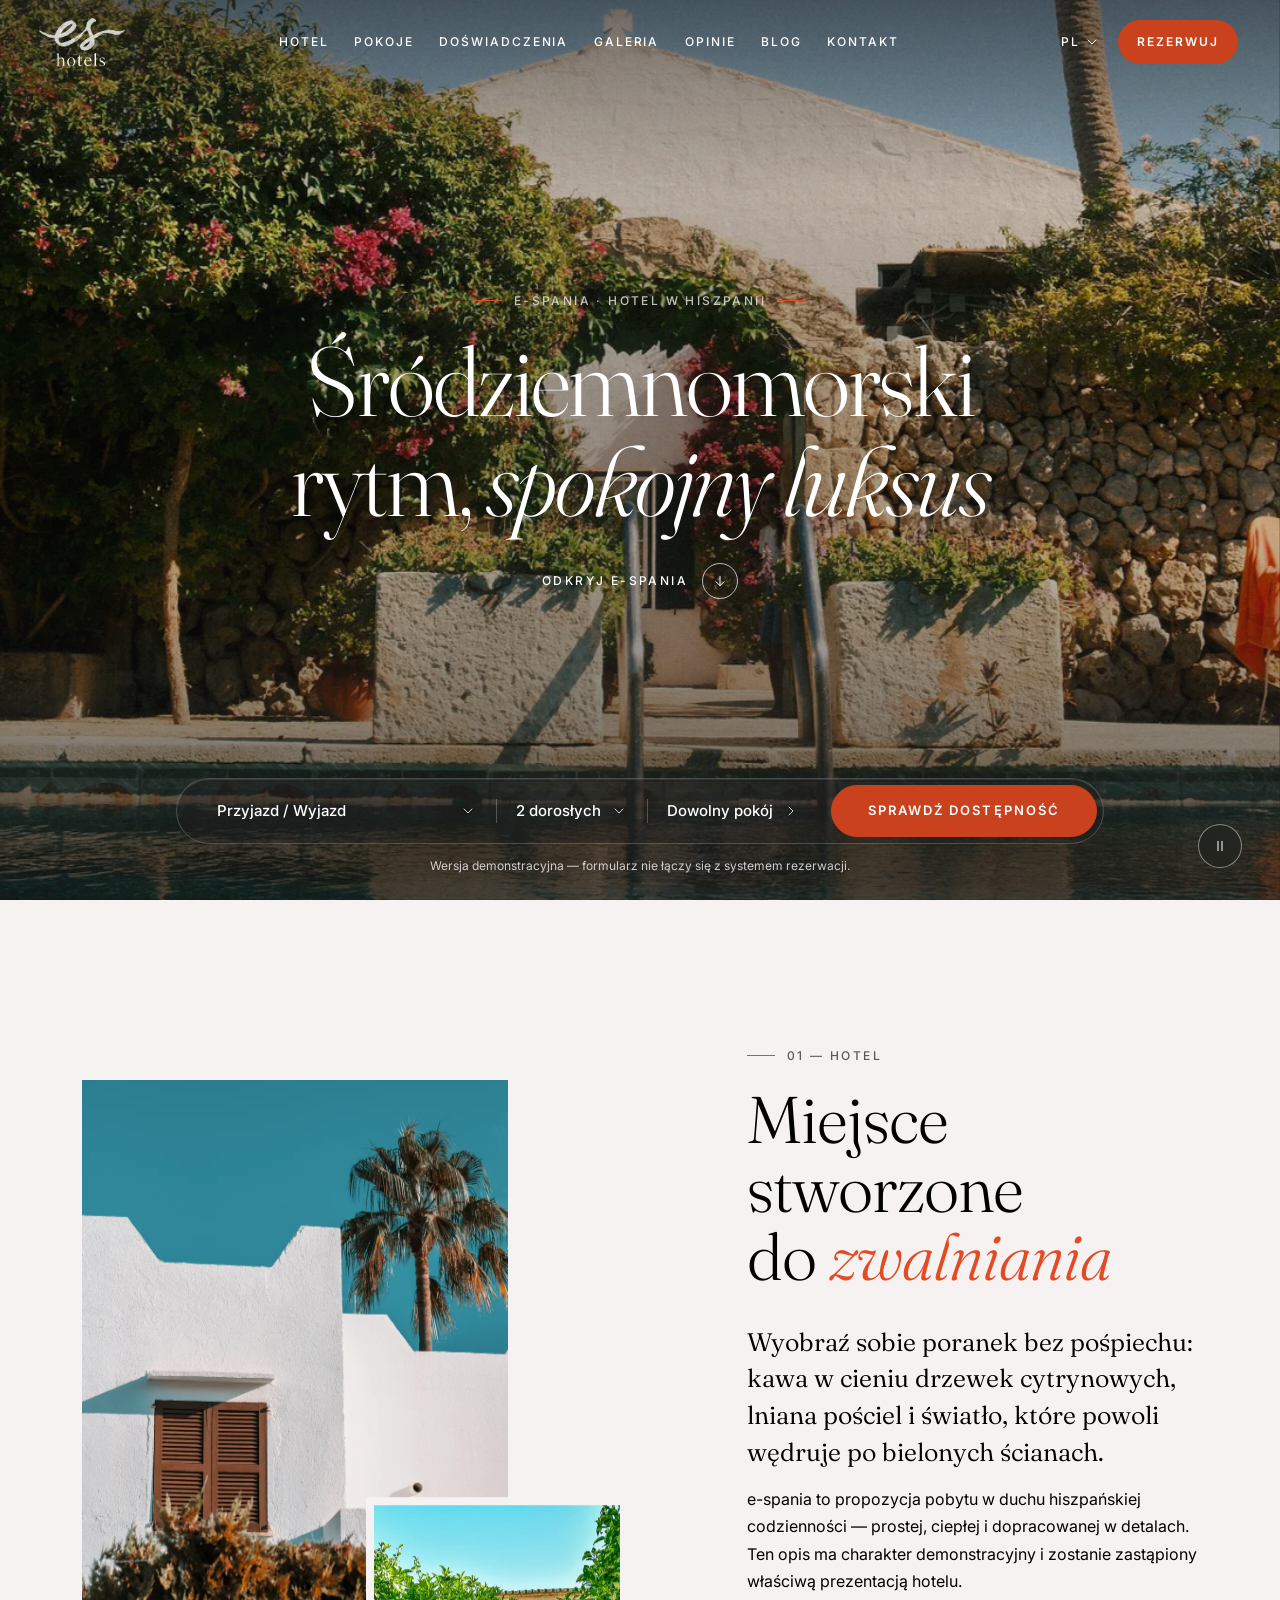
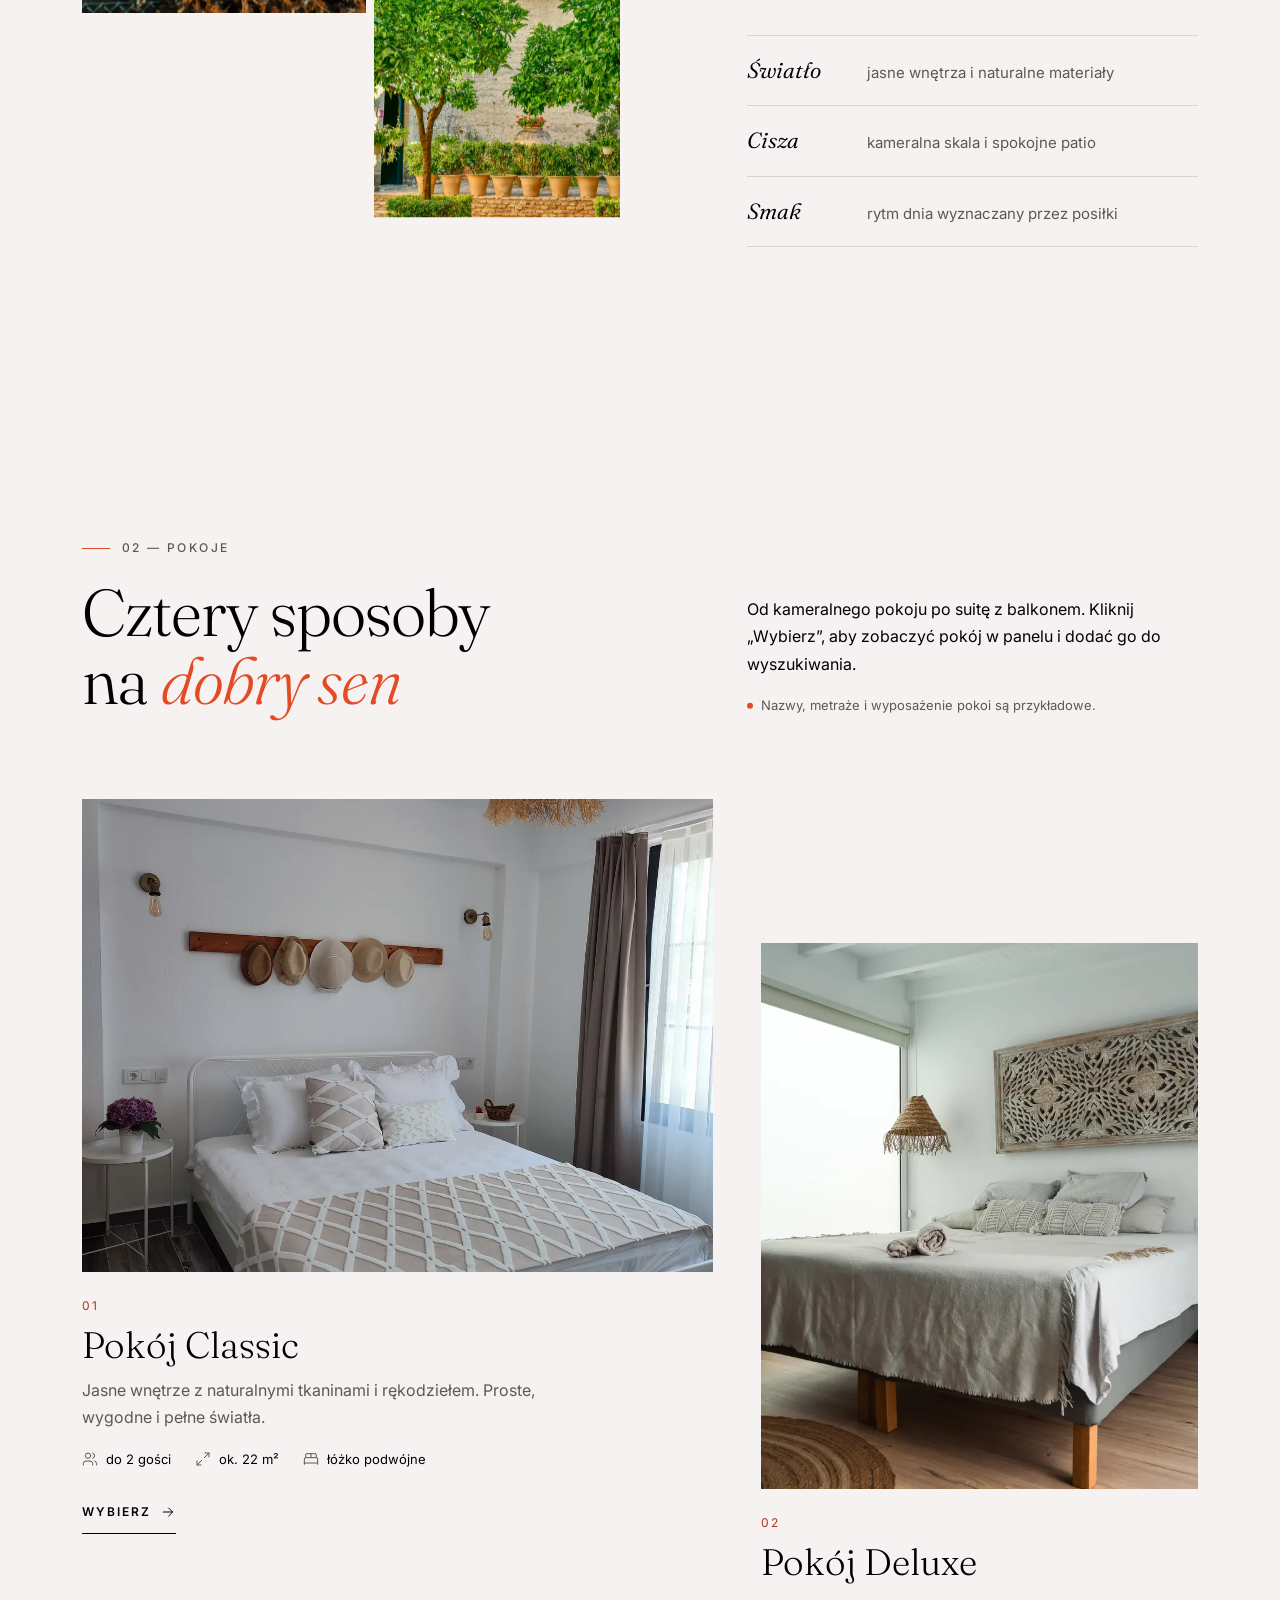
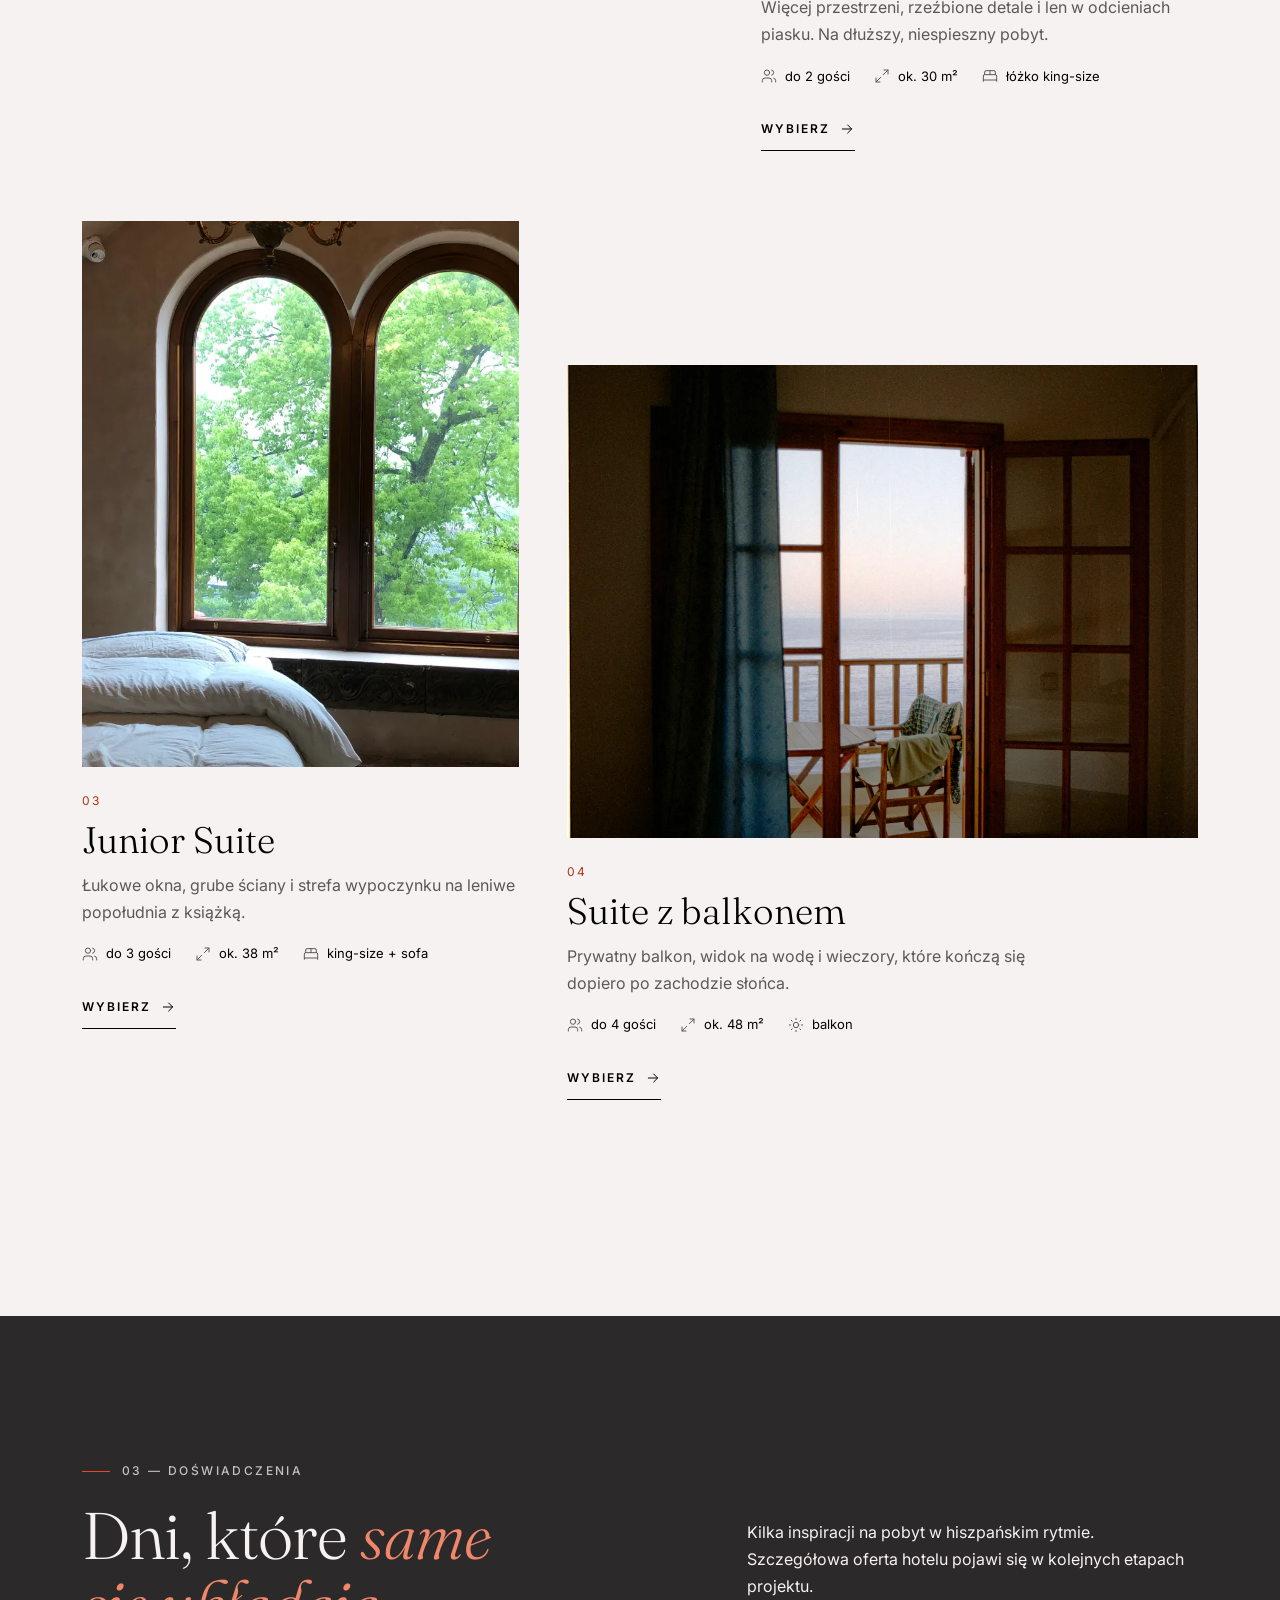
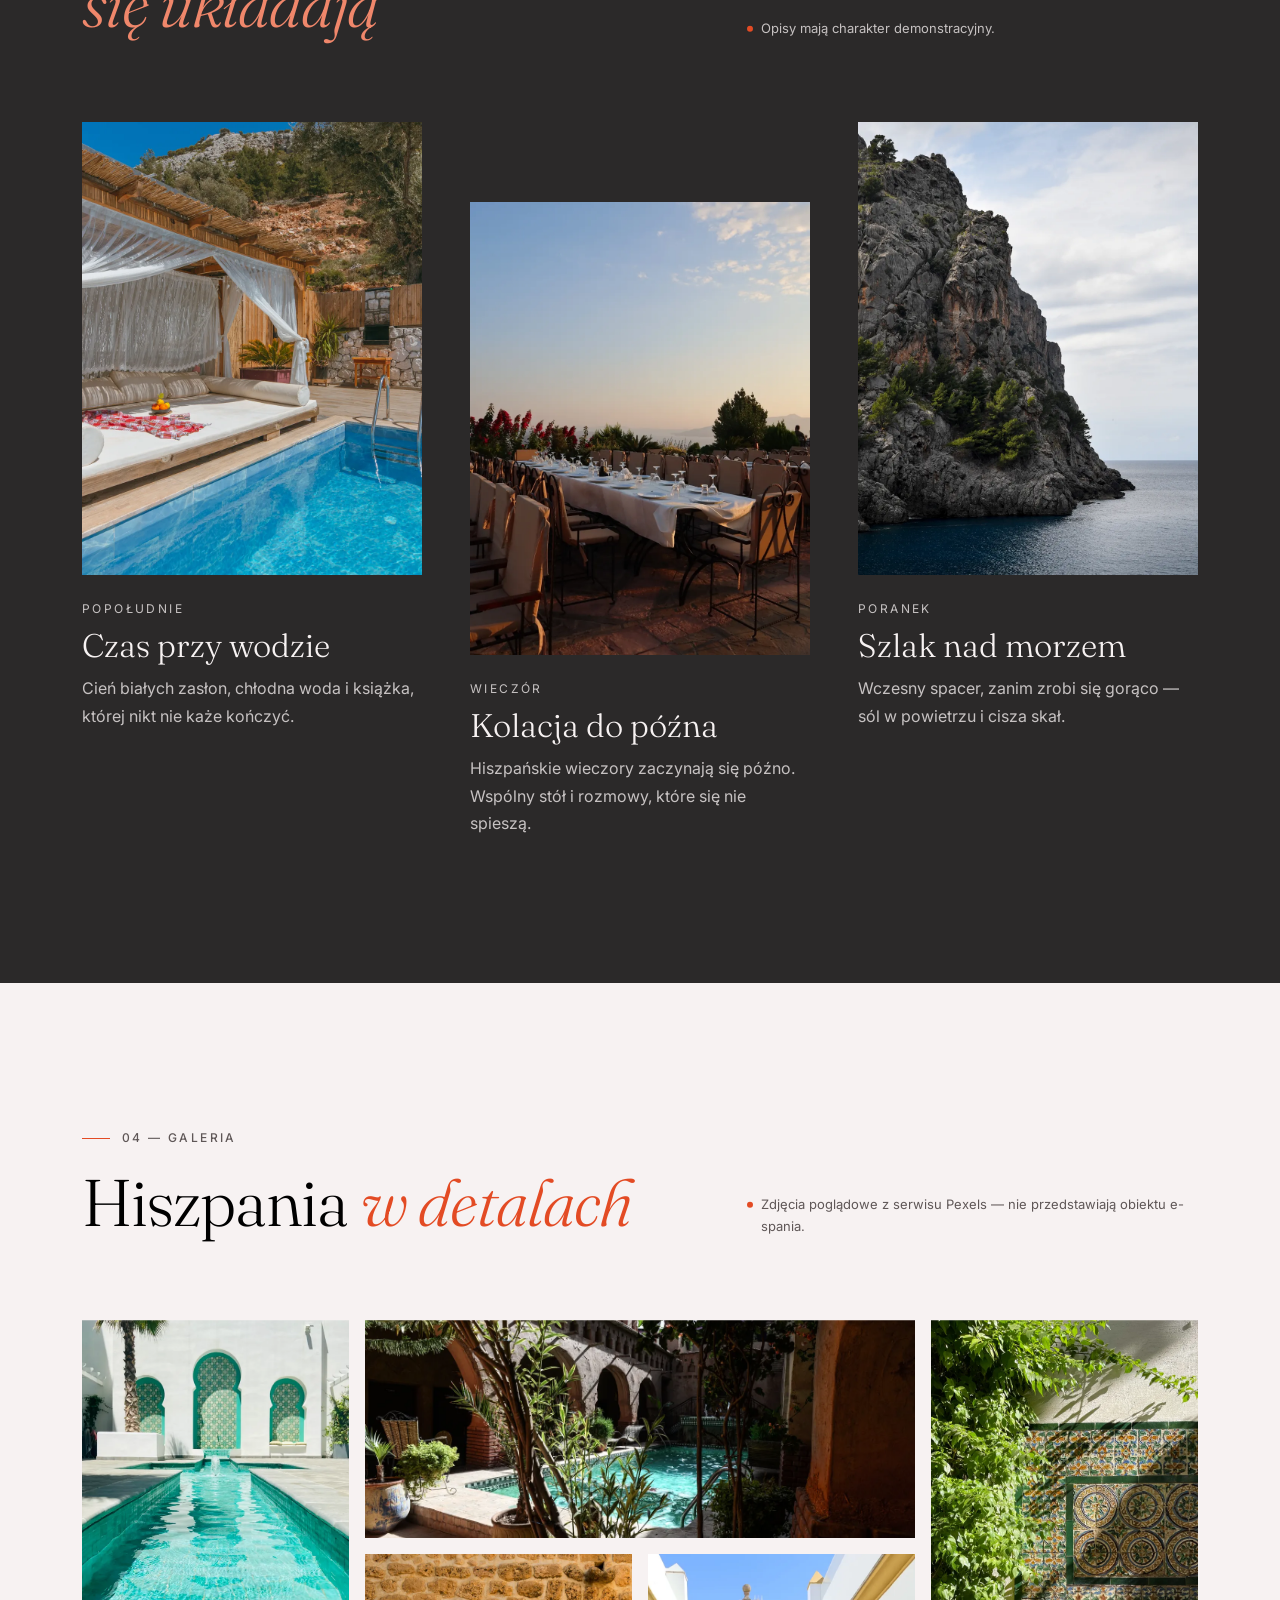
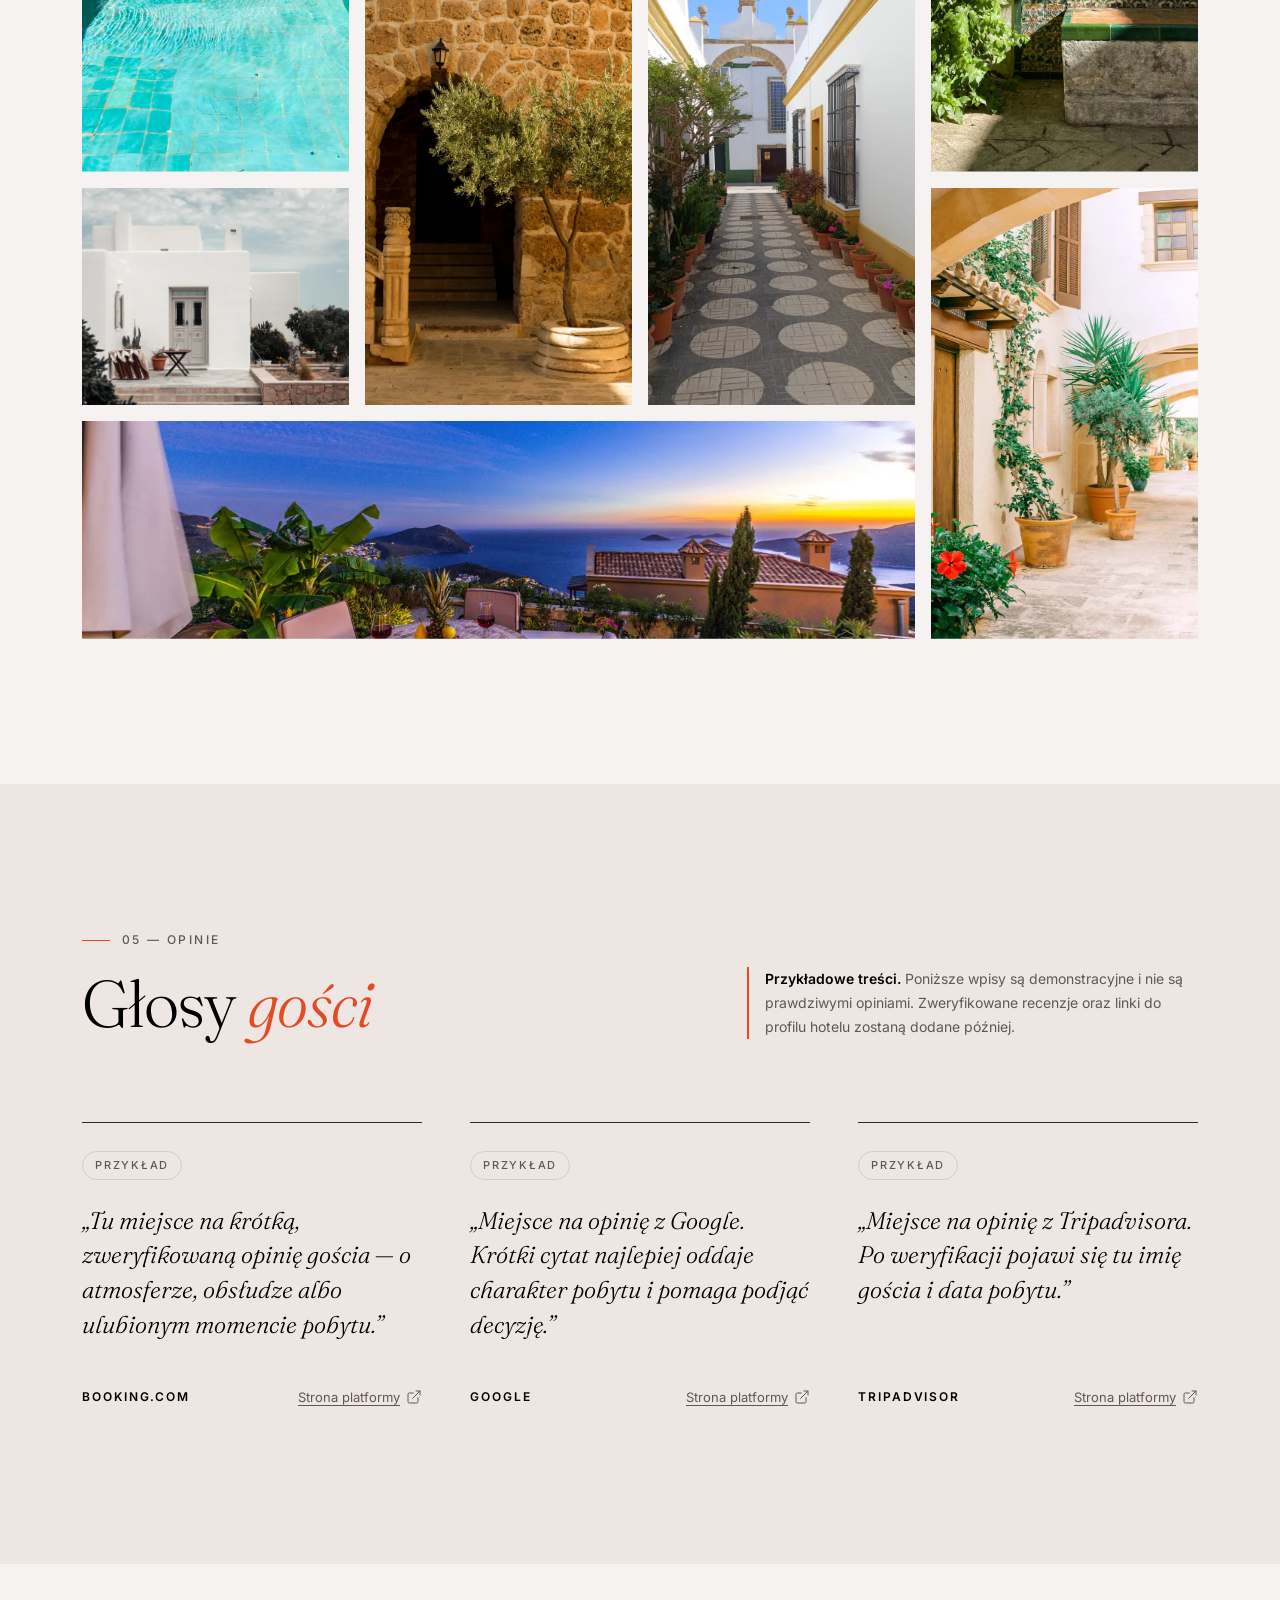
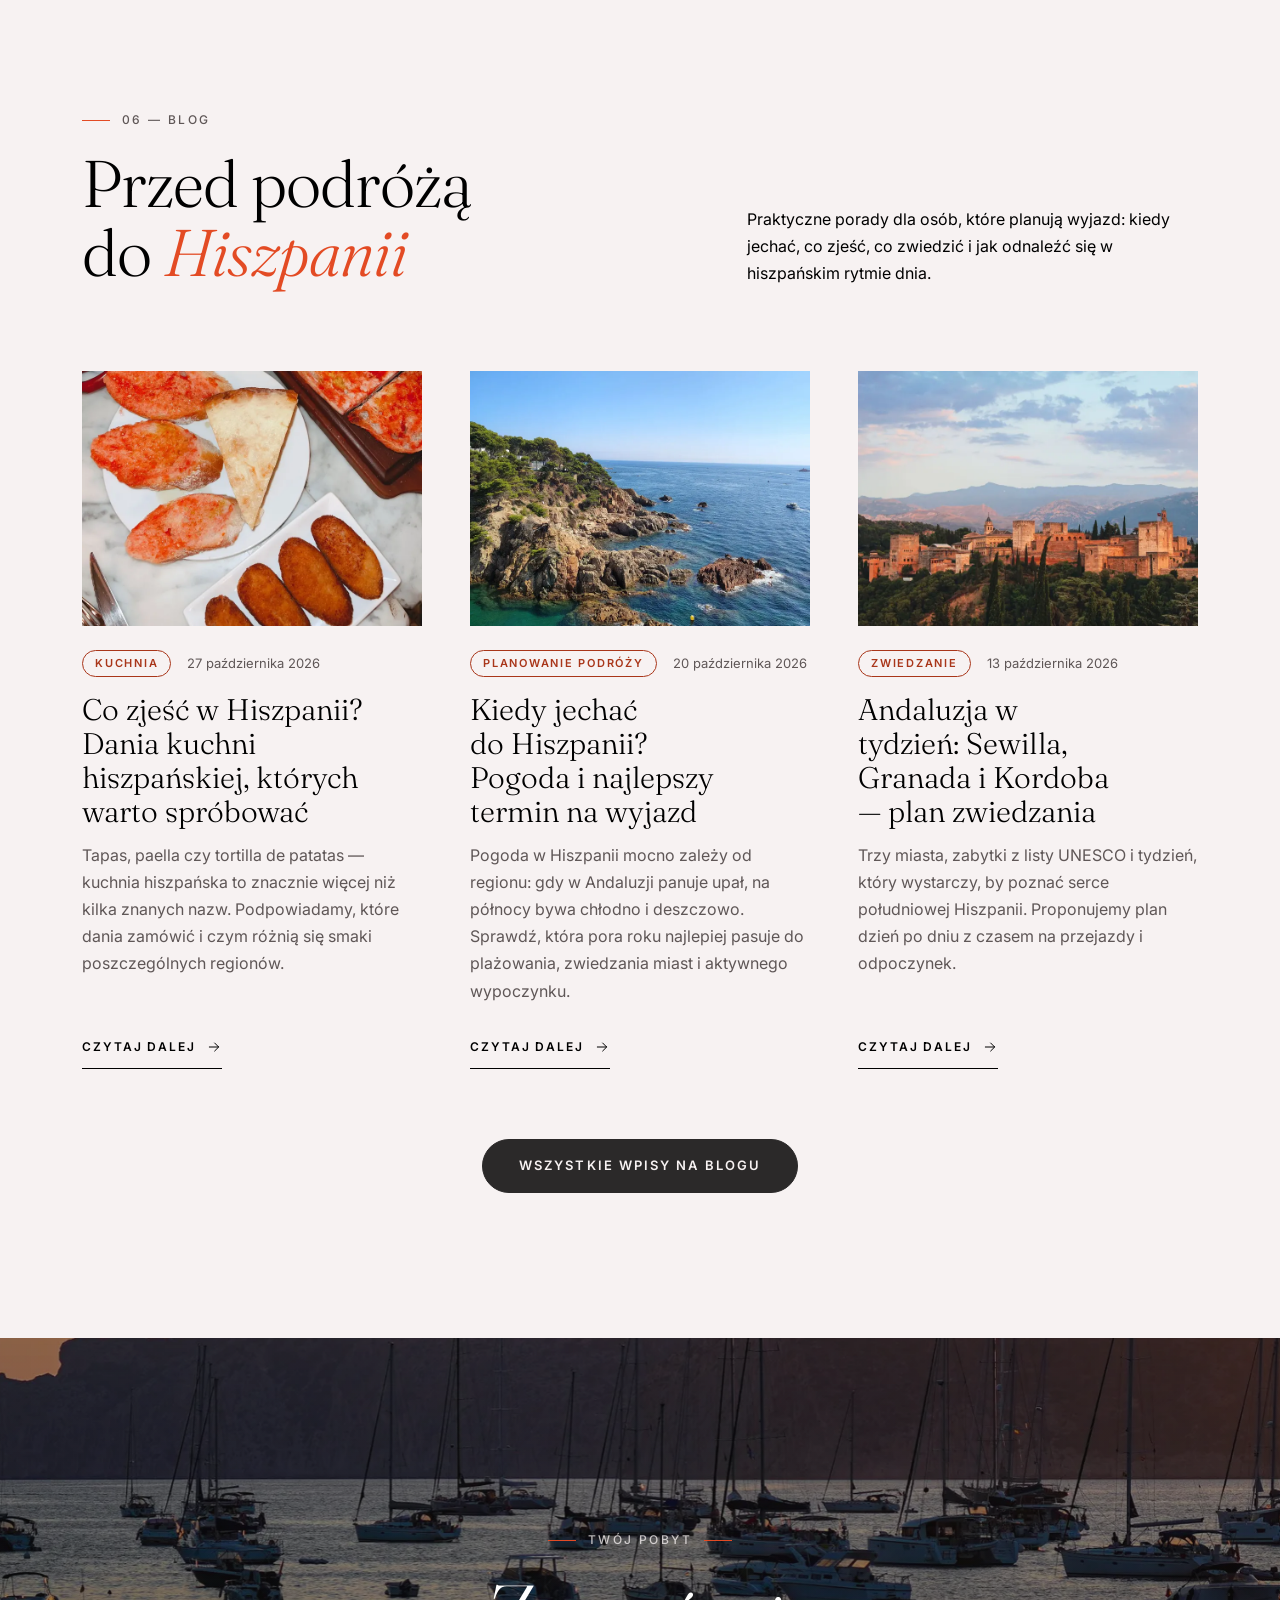
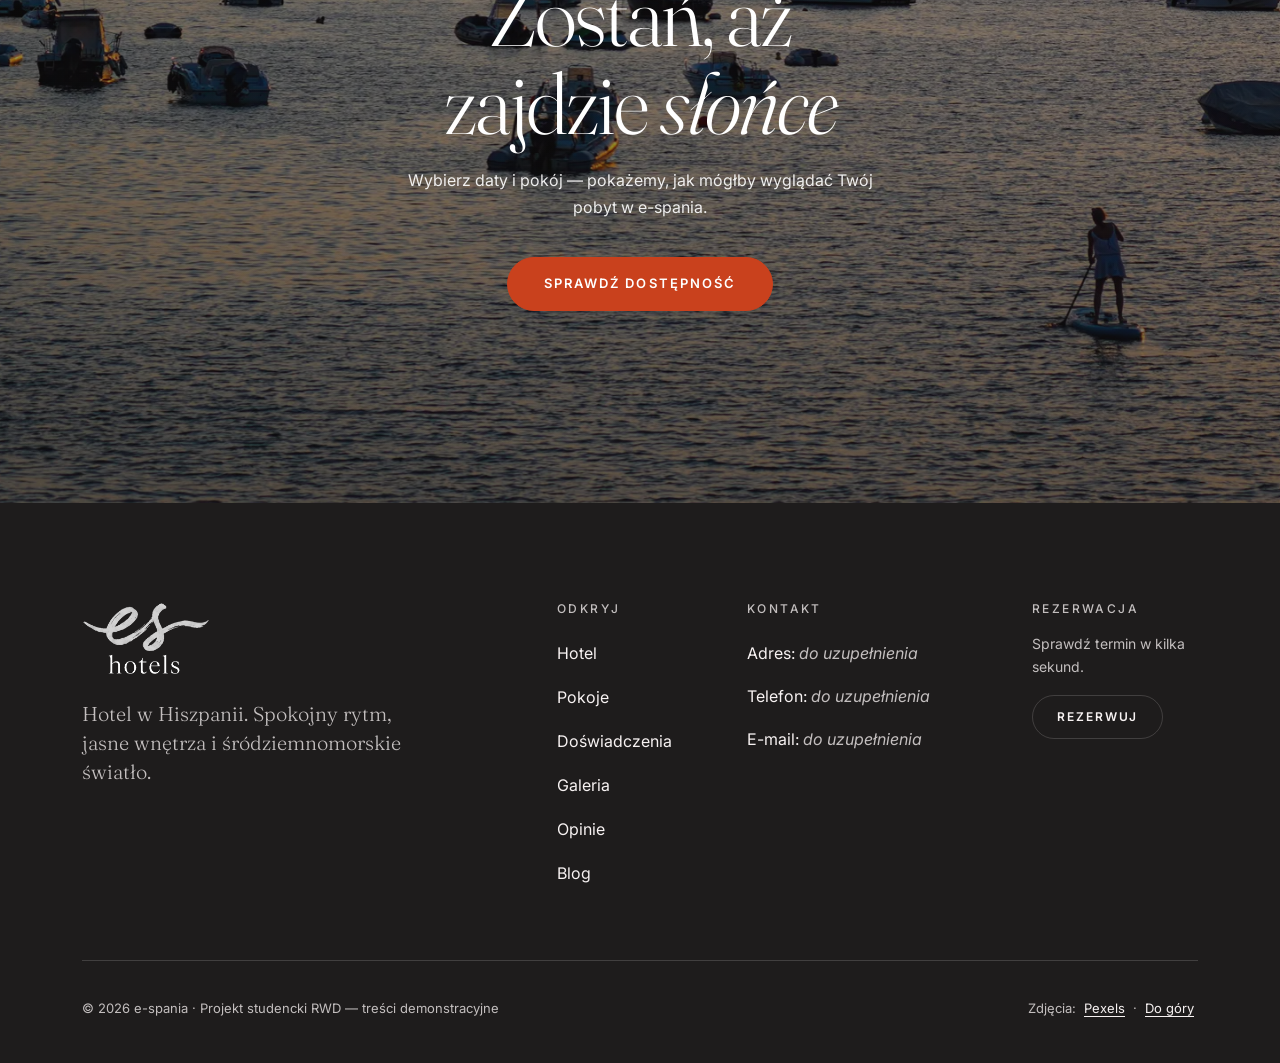
==== commit 01db6bd1: "Blog 1 strona" ====
--- a/site/index.html
+++ b/site/index.html
@@ -118,6 +118,7 @@
               <li class="nav-item"><a class="nav-link site-menu__link" href="#doswiadczenia">Doświadczenia</a></li>
               <li class="nav-item"><a class="nav-link site-menu__link" href="#galeria">Galeria</a></li>
               <li class="nav-item"><a class="nav-link site-menu__link" href="#opinie">Opinie</a></li>
+              <li class="nav-item"><a class="nav-link site-menu__link" href="blog.html">Blog</a></li>
               <li class="nav-item"><a class="nav-link site-menu__link" href="#kontakt">Kontakt</a></li>
             </ul>
             <p class="site-menu__note d-lg-none">Hotel w Hiszpanii · strona demonstracyjna</p>
@@ -493,6 +494,76 @@
       </div>
     </section>
 
+    <!-- ===================== BLOG — najnowsze wpisy ===================== -->
+    <section class="section blog-teaser" id="blog" aria-labelledby="blog-title">
+      <div class="container">
+        <div class="row align-items-end gy-4 section-head">
+          <div class="col-lg-7">
+            <p class="eyebrow" data-reveal>06 — Blog</p>
+            <h2 class="section-title" id="blog-title" data-reveal data-split>Przed podróżą do <em>Hiszpanii</em></h2>
+          </div>
+          <div class="col-lg-5">
+            <p class="mb-0" data-reveal>Praktyczne porady dla osób, które planują wyjazd: kiedy jechać, co zjeść, co zwiedzić i jak odnaleźć się w hiszpańskim rytmie dnia.</p>
+          </div>
+        </div>
+
+        <div class="row gy-5 gx-lg-5">
+          <div class="col-md-4">
+            <article class="card post-card" data-reveal>
+              <figure class="post-card__media media-frame">
+                <img src="assets/images/blog/tapas-800.webp" width="800" height="600" loading="lazy" decoding="async" alt="Tapas na marmurowym stole: grzanki z pomidorem, krokiety i inne przekąski">
+              </figure>
+              <div class="card-body post-card__body">
+                <div class="post-meta">
+                  <span class="badge post-badge">Kuchnia</span>
+                  <time datetime="2026-10-27">27 października 2026</time>
+                </div>
+                <h3 class="card-title post-card__title"><a href="single.html">Co zjeść w Hiszpanii? Dania kuchni hiszpańskiej, których warto spróbować</a></h3>
+                <p class="card-text post-card__lead">Tapas, paella czy tortilla de patatas — kuchnia hiszpańska to znacznie więcej niż kilka znanych nazw. Podpowiadamy, które dania zamówić i czym różnią się smaki poszczególnych regionów.</p>
+                <a class="btn link-arrow" href="single.html">Czytaj dalej<span class="visually-hidden">: Co zjeść w Hiszpanii?</span><svg class="icon icon--sm" aria-hidden="true"><use href="#i-arrow"/></svg></a>
+              </div>
+            </article>
+          </div>
+          <div class="col-md-4">
+            <article class="card post-card" data-reveal>
+              <figure class="post-card__media media-frame">
+                <img src="assets/images/blog/pogoda-800.webp" width="800" height="600" loading="lazy" decoding="async" alt="Skaliste wybrzeże Morza Śródziemnego z sosnami i turkusową wodą">
+              </figure>
+              <div class="card-body post-card__body">
+                <div class="post-meta">
+                  <span class="badge post-badge">Planowanie podróży</span>
+                  <time datetime="2026-10-20">20 października 2026</time>
+                </div>
+                <h3 class="card-title post-card__title"><a href="single.html">Kiedy jechać do Hiszpanii? Pogoda i najlepszy termin na wyjazd</a></h3>
+                <p class="card-text post-card__lead">Pogoda w Hiszpanii mocno zależy od regionu: gdy w Andaluzji panuje upał, na północy bywa chłodno i deszczowo. Sprawdź, która pora roku najlepiej pasuje do plażowania, zwiedzania miast i aktywnego wypoczynku.</p>
+                <a class="btn link-arrow" href="single.html">Czytaj dalej<span class="visually-hidden">: Kiedy jechać do Hiszpanii?</span><svg class="icon icon--sm" aria-hidden="true"><use href="#i-arrow"/></svg></a>
+              </div>
+            </article>
+          </div>
+          <div class="col-md-4">
+            <article class="card post-card" data-reveal>
+              <figure class="post-card__media media-frame">
+                <img src="assets/images/blog/andaluzja-800.webp" width="800" height="600" loading="lazy" decoding="async" alt="Alhambra w Granadzie o zachodzie słońca na tle gór Sierra Nevada">
+              </figure>
+              <div class="card-body post-card__body">
+                <div class="post-meta">
+                  <span class="badge post-badge">Zwiedzanie</span>
+                  <time datetime="2026-10-13">13 października 2026</time>
+                </div>
+                <h3 class="card-title post-card__title"><a href="single.html">Andaluzja w tydzień: Sewilla, Granada i Kordoba — plan zwiedzania</a></h3>
+                <p class="card-text post-card__lead">Trzy miasta, zabytki z listy UNESCO i tydzień, który wystarczy, by poznać serce południowej Hiszpanii. Proponujemy plan dzień po dniu z czasem na przejazdy i odpoczynek.</p>
+                <a class="btn link-arrow" href="single.html">Czytaj dalej<span class="visually-hidden">: Andaluzja w tydzień</span><svg class="icon icon--sm" aria-hidden="true"><use href="#i-arrow"/></svg></a>
+              </div>
+            </article>
+          </div>
+        </div>
+
+        <div class="d-flex justify-content-center blog-teaser__more" data-reveal>
+          <a class="btn btn-ink btn-lg-pill" href="blog.html">Wszystkie wpisy na blogu</a>
+        </div>
+      </div>
+    </section>
+
     <!-- ===================== CTA ===================== -->
     <section class="cta" aria-labelledby="cta-title">
       <img class="cta__image" data-parallax="0.1" src="assets/images/cta-bay.webp" width="1920" height="1000" loading="lazy" decoding="async" alt="Zatoka z łodziami żaglowymi o zachodzie słońca">
@@ -525,6 +596,7 @@
             <li><a href="#doswiadczenia">Doświadczenia</a></li>
             <li><a href="#galeria">Galeria</a></li>
             <li><a href="#opinie">Opinie</a></li>
+            <li><a href="blog.html">Blog</a></li>
           </ul>
         </div>
         <div class="col-6 col-md-4 col-lg-3">
--- a/site/css/styles.css
+++ b/site/css/styles.css
@@ -1,5 +1,5 @@
 /* =========================================================
-   e-spania — style strony głównej
+   e-spania — wspólny arkusz stylów (strona główna i blog)
 
    Mobile first: style bazowe są dla telefonu, media queries
    (min-width) rozbudowują układ na większych ekranach.
@@ -20,6 +20,11 @@
    11. Powiadomienia (toast)
    12. Animacje
    13. Ograniczenie ruchu (prefers-reduced-motion)
+   14. Moduł bloga (zajawka na stronie głównej, blog.html, single.html)
+       14.1 Karta wpisu (card, badge)  14.2 Nagłówek podstrony  14.3 Breadcrumb
+       14.4 Układ archiwum i paginacja  14.5 Pasek boczny (wyszukiwarka, kategorie, polecane)
+       14.6 Artykuł  14.7 Stopka artykułu (tagi, udostępnianie, autor)
+       14.8 Nawigacja między wpisami i komentarze  14.9 Ograniczenie ruchu w module bloga
    ========================================================= */
 
 /* ---------- 1. Zmienne (design tokens) ---------- */
@@ -146,6 +151,9 @@
 .cta,
 .lightbox,
 .es-toast,
+.page-header,
+.post-crumbs,
+.post-header,
 .site-header:not(.is-scrolled) {
   --focus-ring: #FFFFFF;
 }
@@ -631,7 +639,8 @@
   color: var(--color-on-dark-muted);
 }
 
-.site-menu__link:hover {
+.site-menu__link:hover,
+.site-menu__link[aria-current] {
   font-style: italic;
 }
 
@@ -683,12 +692,15 @@
     transition: transform var(--dur-med) var(--ease-out);
   }
 
-  .site-menu__link:hover {
+  .site-menu__link:hover,
+  .site-menu__link[aria-current] {
     font-style: normal;
   }
 
+  /* Bieżąca podstrona (Blog) — podkreślenie widoczne na stałe */
   .site-menu__link:hover::after,
-  .site-menu__link:focus-visible::after {
+  .site-menu__link:focus-visible::after,
+  .site-menu__link[aria-current]::after {
     transform: scaleX(1);
     transform-origin: left;
   }
@@ -2401,3 +2413,1031 @@
     transition-duration: 0.01ms !important;
   }
 }
+
+/* ---------- 14. Moduł bloga (zajawka na stronie głównej, blog.html, single.html) ---------- */
+/* Wszystkie klasy bloga w jednym miejscu. Komponenty Bootstrapa z własnym wyglądem:
+   card, badge, breadcrumb, pagination, list-group, form-control, table, blockquote. */
+
+/* 14.1 Karta wpisu (card) i etykieta kategorii (badge) */
+.post-card {
+  --bs-card-bg: transparent;
+  --bs-card-color: var(--color-text);
+  --bs-card-border-width: 0;
+  --bs-card-border-radius: 0;
+  --bs-card-inner-border-radius: 0;
+  --bs-card-spacer-x: 0;
+  --bs-card-spacer-y: 0;
+  height: 100%;
+}
+
+.post-card__media {
+  aspect-ratio: 4 / 3;
+  background-color: var(--color-primary-deep);
+}
+
+.post-card__media img {
+  transition: transform 1.4s var(--ease-out);
+}
+
+.post-card:hover .post-card__media img {
+  transform: scale(1.04);
+}
+
+.post-card__body {
+  display: flex;
+  flex-direction: column;
+  padding-top: 1.5rem;
+}
+
+.post-card__title {
+  margin: 1rem 0 0.75rem;
+  font-size: clamp(1.5rem, 1.3rem + 0.7vw, 1.875rem);
+  font-weight: 300;
+  line-height: 1.15;
+  text-wrap: balance;
+}
+
+/* Podkreślenie tytułu rysowane od lewej po najechaniu na kartę */
+.post-card__title a {
+  text-decoration: none;
+  background: linear-gradient(currentColor, currentColor) left 100% / 0 1px no-repeat;
+  transition: background-size var(--dur-med) var(--ease-out);
+}
+
+.post-card:hover .post-card__title a,
+.post-card__title a:focus-visible {
+  background-size: 100% 1px;
+}
+
+.post-card__lead {
+  flex-grow: 1;
+  margin-bottom: 1.25rem;
+  color: var(--color-muted);
+}
+
+.post-card .link-arrow {
+  align-self: flex-start;
+}
+
+.post-meta {
+  display: flex;
+  flex-wrap: wrap;
+  align-items: center;
+  gap: 0.5rem 1rem;
+  font-size: 0.8125rem;
+  color: var(--color-muted);
+}
+
+.post-badge {
+  --bs-badge-padding-x: 0.75rem;
+  --bs-badge-padding-y: 0.4375rem;
+  --bs-badge-font-size: 0.6875rem;
+  --bs-badge-font-weight: 600;
+  --bs-badge-color: var(--color-accent-hover);
+  --bs-badge-border-radius: var(--radius-pill);
+  border: 1px solid currentColor;
+  letter-spacing: 0.16em;
+  text-transform: uppercase;
+}
+
+.blog-teaser__more {
+  margin-top: clamp(3rem, 2rem + 3vw, 4.5rem);
+}
+
+/* 14.2 Nagłówek podstrony (blog.html) — zdjęcie pod przezroczystym nagłówkiem strony */
+.page-header {
+  position: relative;
+  isolation: isolate;
+  overflow: hidden;
+  display: flex;
+  align-items: flex-end;
+  min-height: clamp(30rem, 70vh, 40rem);
+  padding: calc(var(--header-h) + 3rem) 0 clamp(3rem, 2rem + 4vw, 5rem);
+  background-color: var(--color-secondary);
+  color: #FFFFFF;
+}
+
+.page-header__image {
+  position: absolute;
+  inset: 0;
+  z-index: -2;
+  width: 100%;
+  height: 100%;
+  object-fit: cover;
+}
+
+.page-header__shade {
+  position: absolute;
+  inset: 0;
+  z-index: -1;
+  background: linear-gradient(180deg, rgba(22, 20, 20, 0.6) 0%, rgba(22, 20, 20, 0.3) 40%, rgba(22, 20, 20, 0.8) 100%);
+}
+
+.page-header__title {
+  max-width: 16ch;
+  margin-bottom: 1.25rem;
+  font-size: clamp(2.5rem, 1.5rem + 4.4vw, 5rem);
+  font-weight: 300;
+  line-height: 1.04;
+  letter-spacing: -0.02em;
+  text-wrap: balance;
+}
+
+.page-header__title em {
+  color: var(--color-accent-on-dark);
+}
+
+.page-header__text {
+  max-width: 36rem;
+  margin: 0;
+  font-size: 1.0625rem;
+  color: rgba(255, 255, 255, 0.9);
+}
+
+/* 14.3 Nawigacja okruszkowa (breadcrumb) na ciemnym tle */
+.blog-breadcrumb {
+  --bs-breadcrumb-margin-bottom: 1.5rem;
+  --bs-breadcrumb-font-size: 0.75rem;
+  --bs-breadcrumb-item-padding-x: 0.75rem;
+  --bs-breadcrumb-divider: "→";
+  --bs-breadcrumb-divider-color: var(--color-on-dark-muted);
+  --bs-breadcrumb-item-active-color: var(--color-on-dark-muted);
+  align-items: center;
+  font-weight: 500;
+  letter-spacing: 0.14em;
+  text-transform: uppercase;
+}
+
+.blog-breadcrumb .breadcrumb-item {
+  display: flex;
+  align-items: center;
+  min-width: 0;
+}
+
+.blog-breadcrumb a {
+  display: inline-flex;
+  align-items: center;
+  justify-content: center;
+  min-width: var(--tap);
+  min-height: var(--tap);
+  color: var(--color-on-dark);
+  text-decoration: none;
+}
+
+.blog-breadcrumb a:hover {
+  text-decoration: underline;
+}
+
+/* 14.4 Układ archiwum i paginacja */
+.blog-layout {
+  padding-block: clamp(4rem, 3rem + 4vw, 7rem);
+}
+
+.blog-heading {
+  margin-bottom: 2.5rem;
+  padding-bottom: 1.25rem;
+  border-bottom: 1px solid var(--color-line);
+  font-size: clamp(1.75rem, 1.4rem + 1.4vw, 2.5rem);
+  font-weight: 300;
+}
+
+.blog-pagination {
+  --bs-pagination-padding-x: 0.875rem;
+  --bs-pagination-padding-y: 0.5rem;
+  --bs-pagination-font-size: 0.8125rem;
+  --bs-pagination-color: var(--color-text);
+  --bs-pagination-bg: transparent;
+  --bs-pagination-border-width: 0;
+  --bs-pagination-border-radius: var(--radius-pill);
+  --bs-pagination-hover-color: var(--color-accent-hover);
+  --bs-pagination-hover-bg: var(--color-primary-deep);
+  --bs-pagination-focus-color: var(--color-accent-hover);
+  --bs-pagination-focus-bg: transparent;
+  --bs-pagination-focus-box-shadow: none;
+  --bs-pagination-active-color: var(--color-on-dark);
+  --bs-pagination-active-bg: var(--color-secondary);
+  --bs-pagination-disabled-color: var(--color-muted);
+  --bs-pagination-disabled-bg: transparent;
+  flex-wrap: wrap;
+  gap: 0.375rem;
+  margin: clamp(3rem, 2rem + 3vw, 4.5rem) 0 0;
+  padding-top: 2rem;
+  border-top: 1px solid var(--color-line);
+}
+
+.blog-pagination .page-link {
+  display: inline-flex;
+  align-items: center;
+  justify-content: center;
+  gap: 0.5rem;
+  min-width: var(--tap);
+  min-height: var(--tap);
+  border-radius: var(--radius-pill);
+  font-weight: 500;
+  letter-spacing: 0.08em;
+}
+
+/* Bootstrap zeruje outline w .page-link:focus — przywracamy spójną ramkę fokusu */
+.blog-pagination .page-link:focus-visible {
+  outline: 2px solid var(--focus-ring);
+  outline-offset: 2px;
+}
+
+/* Na telefonie przy strzałkach zostają same ikony (tekst dalej czytają czytniki ekranu) */
+@media (max-width: 575.98px) {
+  .blog-pagination__label {
+    position: absolute;
+    width: 1px;
+    height: 1px;
+    overflow: hidden;
+    clip-path: inset(50%);
+    white-space: nowrap;
+  }
+}
+
+/* 14.5 Pasek boczny: wyszukiwarka, kategorie, polecane artykuły */
+.blog-sidebar {
+  display: flex;
+  flex-direction: column;
+  gap: 3rem;
+}
+
+.sidebar-block__title,
+.post-footer__title {
+  margin-bottom: 1.25rem;
+  font-family: var(--font-body);
+  font-size: 0.75rem;
+  font-weight: 600;
+  letter-spacing: 0.2em;
+  text-transform: uppercase;
+}
+
+.sidebar-block__title {
+  padding-bottom: 0.875rem;
+  border-bottom: 1px solid var(--color-secondary);
+}
+
+/* Wyszukiwarka: pole (form-control) i okrągły przycisk w jednej „pigułce” */
+.blog-search {
+  --bs-form-invalid-color: #B3261E;
+  --bs-form-invalid-border-color: #B3261E;
+}
+
+.blog-search__group {
+  display: flex;
+  align-items: center;
+  gap: 0.25rem;
+  padding: 0.25rem;
+  border: 1px solid var(--color-line);
+  border-radius: var(--radius-pill);
+  background-color: #FFFFFF;
+  transition: border-color var(--dur-fast) var(--ease-soft);
+}
+
+.blog-search__group:focus-within {
+  border-color: var(--color-secondary);
+}
+
+/* Ramkę fokusu rysuje cała „pigułka”, gdy fokus jest w polu tekstowym */
+.blog-search__group:has(.blog-search__input:focus-visible) {
+  outline: 2px solid var(--focus-ring);
+  outline-offset: 3px;
+}
+
+.blog-search__input.form-control {
+  min-height: var(--tap);
+  padding: 0.5rem 1rem;
+  border: 0;
+  background-color: transparent;
+  box-shadow: none;
+  font-size: 0.9375rem;
+}
+
+.blog-search__input.form-control:focus,
+.blog-search__input.form-control:focus-visible {
+  outline: 0;
+  box-shadow: none;
+}
+
+.blog-search__button {
+  flex-shrink: 0;
+  background-color: var(--color-secondary);
+  color: var(--color-on-dark);
+}
+
+.blog-search__button:hover {
+  background-color: var(--color-accent-strong);
+  color: #FFFFFF;
+}
+
+.was-validated .blog-search__group:has(:invalid) {
+  border-color: var(--bs-form-invalid-border-color);
+}
+
+.was-validated .blog-search__group:has(:invalid) + .invalid-feedback {
+  display: block;
+}
+
+/* Lista kategorii (list-group) z licznikiem wpisów (badge) */
+.category-list {
+  --bs-list-group-bg: transparent;
+  --bs-list-group-color: var(--color-text);
+  --bs-list-group-border-color: var(--color-line);
+  --bs-list-group-border-radius: 0;
+  --bs-list-group-item-padding-x: 0;
+  --bs-list-group-item-padding-y: 0;
+}
+
+.category-list .list-group-item {
+  border-inline: 0;
+}
+
+.category-list .list-group-item:first-child {
+  border-top: 0;
+}
+
+.category-list__link {
+  display: flex;
+  align-items: center;
+  justify-content: space-between;
+  gap: 1rem;
+  min-height: 3.25rem;
+  text-decoration: none;
+  transition: color var(--dur-fast) var(--ease-soft), padding var(--dur-med) var(--ease-out);
+}
+
+.category-list__link:hover {
+  padding-left: 0.5rem;
+  color: var(--color-accent-hover);
+}
+
+.count-badge {
+  --bs-badge-padding-x: 0.625rem;
+  --bs-badge-padding-y: 0.375rem;
+  --bs-badge-font-size: 0.75rem;
+  --bs-badge-font-weight: 500;
+  --bs-badge-color: var(--color-text);
+  --bs-badge-border-radius: var(--radius-pill);
+  min-width: 2rem;
+  background-color: var(--color-primary-deep);
+  transition: background-color var(--dur-fast) var(--ease-soft), color var(--dur-fast) var(--ease-soft);
+}
+
+.category-list__link:hover .count-badge {
+  background-color: var(--color-accent-strong);
+  color: #FFFFFF;
+}
+
+/* Polecane artykuły: miniatura + tytuł */
+.featured-list {
+  display: grid;
+  gap: 1.25rem;
+  margin: 0;
+  padding: 0;
+  list-style: none;
+}
+
+.featured-post {
+  display: grid;
+  grid-template-columns: 5.5rem 1fr;
+  align-items: center;
+  gap: 1rem;
+  text-decoration: none;
+}
+
+.featured-post__thumb {
+  display: block;
+  aspect-ratio: 1;
+}
+
+.featured-post__thumb img {
+  transition: transform 1.2s var(--ease-out);
+}
+
+.featured-post:hover .featured-post__thumb img {
+  transform: scale(1.06);
+}
+
+.featured-post__title {
+  display: block;
+  font-family: var(--font-heading);
+  font-size: 1.125rem;
+  line-height: 1.3;
+  text-wrap: balance;
+}
+
+.featured-post:hover .featured-post__title {
+  color: var(--color-accent-hover);
+  text-decoration: underline;
+}
+
+.featured-post__date {
+  display: block;
+  margin-top: 0.25rem;
+  font-size: 0.75rem;
+  color: var(--color-muted);
+}
+
+/* 14.6 Artykuł (single.html) */
+.post-crumbs {
+  padding-top: calc(var(--header-h) + 2rem);
+  background-color: var(--color-secondary);
+  color: var(--color-on-dark);
+}
+
+.post-crumbs .blog-breadcrumb {
+  --bs-breadcrumb-margin-bottom: 0;
+}
+
+/* Ciemny nagłówek artykułu — zdjęcie wiodące zachodzi na jego dolną część */
+.post-header {
+  padding: 1.5rem 0 clamp(6rem, 4rem + 8vw, 10rem);
+  background-color: var(--color-secondary);
+  color: var(--color-on-dark);
+}
+
+.post-header__title {
+  margin-bottom: 0;
+  font-size: clamp(2.25rem, 1.4rem + 3.6vw, 4.25rem);
+  font-weight: 300;
+  line-height: 1.06;
+  letter-spacing: -0.02em;
+  text-wrap: balance;
+}
+
+.post-meta-bar {
+  display: flex;
+  flex-wrap: wrap;
+  gap: 1rem 2.5rem;
+  margin: 2rem 0 0;
+  padding: 1.5rem 0 0;
+  border-top: 1px solid var(--color-line-dark);
+  list-style: none;
+}
+
+.post-meta-bar li {
+  display: flex;
+  flex-direction: column;
+  gap: 0.125rem;
+}
+
+.post-meta-bar__label {
+  font-size: 0.6875rem;
+  letter-spacing: 0.18em;
+  text-transform: uppercase;
+  color: var(--color-on-dark-muted);
+}
+
+.post-meta-bar__value {
+  font-size: 0.9375rem;
+  color: var(--color-on-dark);
+}
+
+.post-cover {
+  margin-top: calc(-1 * clamp(4.5rem, 3rem + 6vw, 8rem));
+}
+
+.post-cover img {
+  width: 100%;
+  aspect-ratio: 16 / 9;
+  object-fit: cover;
+  background-color: var(--color-primary-deep);
+}
+
+.post-cover__caption,
+.post-figure figcaption {
+  margin-top: 0.875rem;
+  padding-left: 1rem;
+  border-left: 2px solid var(--color-accent);
+  font-size: 0.875rem;
+  line-height: 1.6;
+  color: var(--color-muted);
+}
+
+.post-content {
+  margin-top: clamp(2.5rem, 2rem + 2vw, 3.5rem);
+  font-size: 1.0625rem;
+  line-height: 1.8;
+}
+
+.post-content p,
+.post-content ul {
+  margin-bottom: 1.25rem;
+}
+
+/* Wyróżniony lead: większy krój nagłówkowy */
+.post-lead {
+  margin-bottom: 2.5rem;
+  padding-bottom: 2.5rem;
+  border-bottom: 1px solid var(--color-line);
+  font-family: var(--font-heading);
+  font-size: clamp(1.25rem, 1.1rem + 0.7vw, 1.625rem);
+  font-weight: 350;
+  line-height: 1.5;
+}
+
+.post-content h2 {
+  margin: 3.5rem 0 1.25rem;
+  font-size: clamp(1.75rem, 1.4rem + 1.3vw, 2.375rem);
+  font-weight: 350;
+  line-height: 1.15;
+  text-wrap: balance;
+}
+
+.post-content h3 {
+  margin: 2.25rem 0 0.75rem;
+  font-size: clamp(1.25rem, 1.1rem + 0.5vw, 1.5rem);
+  font-weight: 400;
+}
+
+/* Wypunktowanie: krótkie akcentowe kreski zamiast kropek */
+.post-content ul {
+  padding: 0;
+  list-style: none;
+}
+
+.post-content li {
+  position: relative;
+  margin-bottom: 0.625rem;
+  padding-left: 1.75rem;
+}
+
+.post-content li::before {
+  content: "";
+  position: absolute;
+  left: 0;
+  top: 0.9em;
+  width: 1rem;
+  height: 1px;
+  background-color: var(--color-accent);
+}
+
+.post-content strong {
+  font-weight: 600;
+}
+
+/* Cytat blokowy (blockquote Bootstrapa) */
+.post-quote {
+  margin: 3rem 0;
+  padding: 0.5rem 0 0.5rem clamp(1.25rem, 1rem + 1vw, 2rem);
+  border-left: 2px solid var(--color-accent);
+}
+
+.post-quote .blockquote {
+  margin-bottom: 1rem;
+  font-family: var(--font-heading);
+  font-size: clamp(1.5rem, 1.2rem + 1.2vw, 2.125rem);
+  font-style: italic;
+  font-weight: 300;
+  line-height: 1.3;
+}
+
+.post-quote .blockquote p {
+  margin: 0;
+}
+
+.post-quote .blockquote-footer {
+  margin: 0;
+  font-size: 0.875rem;
+  color: var(--color-muted);
+}
+
+/* Tabela danych (table Bootstrapa); na wąskim ekranie przewija się tylko sama tabela */
+.post-table-wrap {
+  margin: 2rem 0 2.5rem;
+}
+
+.post-table {
+  --bs-table-bg: transparent;
+  --bs-table-color: var(--color-text);
+  --bs-table-border-color: var(--color-line);
+  min-width: 36rem;
+  margin: 0;
+  font-size: 0.9375rem;
+  line-height: 1.55;
+}
+
+.post-table caption {
+  caption-side: top;
+  padding: 0 0 1rem;
+  font-size: 0.875rem;
+  color: var(--color-muted);
+}
+
+.post-table th,
+.post-table td {
+  padding: 1rem 0.75rem;
+  vertical-align: top;
+}
+
+.post-table thead th {
+  padding-block: 0.875rem;
+  border-bottom: 1px solid var(--color-secondary);
+  font-size: 0.6875rem;
+  font-weight: 600;
+  letter-spacing: 0.16em;
+  text-transform: uppercase;
+}
+
+.post-table tbody th {
+  font-family: var(--font-heading);
+  font-size: 1.125rem;
+  font-weight: 400;
+}
+
+/* Telefon: każdy wiersz jako blok, a nazwy kolumn (data-label) nad wartościami */
+@media (max-width: 767.98px) {
+  .post-table {
+    min-width: 0;
+  }
+
+  .post-table thead {
+    position: absolute;
+    width: 1px;
+    height: 1px;
+    overflow: hidden;
+    clip-path: inset(50%);
+  }
+
+  .post-table,
+  .post-table caption,
+  .post-table tbody,
+  .post-table tr,
+  .post-table th,
+  .post-table td {
+    display: block;
+  }
+
+  .post-table tr {
+    padding-block: 1rem;
+    border-bottom: 1px solid var(--color-line);
+  }
+
+  .post-table tbody th,
+  .post-table td {
+    padding: 0.25rem 0;
+    border: 0;
+  }
+
+  .post-table tbody th {
+    font-size: 1.375rem;
+  }
+
+  .post-table td::before {
+    content: attr(data-label);
+    display: block;
+    font-size: 0.6875rem;
+    font-weight: 600;
+    letter-spacing: 0.16em;
+    text-transform: uppercase;
+    color: var(--color-muted);
+  }
+}
+
+.post-figure {
+  margin: 2.5rem 0;
+}
+
+.post-figure img {
+  width: 100%;
+  aspect-ratio: 3 / 2;
+  object-fit: cover;
+  background-color: var(--color-primary-deep);
+}
+
+/* 14.7 Stopka artykułu: tagi, udostępnianie, autor */
+.post-footer {
+  display: grid;
+  gap: 2.5rem;
+  margin-top: 3.5rem;
+  padding-top: 2.5rem;
+  border-top: 1px solid var(--color-line);
+}
+
+.tag-list,
+.share-list {
+  display: flex;
+  flex-wrap: wrap;
+  gap: 0.5rem;
+  margin: 0;
+  padding: 0;
+  list-style: none;
+}
+
+.tag-badge {
+  --bs-badge-padding-x: 1rem;
+  --bs-badge-padding-y: 0;
+  --bs-badge-font-size: 0.8125rem;
+  --bs-badge-font-weight: 500;
+  --bs-badge-color: var(--color-text);
+  --bs-badge-border-radius: var(--radius-pill);
+  display: inline-flex;
+  align-items: center;
+  min-height: var(--tap);
+  border: 1px solid var(--color-line);
+  text-decoration: none;
+  transition: background-color var(--dur-fast) var(--ease-soft), color var(--dur-fast) var(--ease-soft), border-color var(--dur-fast) var(--ease-soft);
+}
+
+.tag-badge::before {
+  content: "#";
+  margin-right: 0.125rem;
+  color: var(--color-accent-hover);
+}
+
+.tag-badge:hover {
+  border-color: var(--color-secondary);
+  background-color: var(--color-secondary);
+  color: var(--color-on-dark);
+}
+
+.tag-badge:hover::before {
+  color: var(--color-accent-on-dark);
+}
+
+.share-btn {
+  --bs-btn-padding-x: 1.125rem;
+  --bs-btn-font-size: 0.75rem;
+  --bs-btn-font-weight: 600;
+  --bs-btn-color: var(--color-text);
+  --bs-btn-border-color: var(--color-line);
+  --bs-btn-border-radius: var(--radius-pill);
+  --bs-btn-hover-color: var(--color-on-dark);
+  --bs-btn-hover-bg: var(--color-secondary);
+  --bs-btn-hover-border-color: var(--color-secondary);
+  --bs-btn-active-color: var(--color-on-dark);
+  --bs-btn-active-bg: var(--color-ink);
+  --bs-btn-active-border-color: var(--color-ink);
+  display: inline-flex;
+  align-items: center;
+  gap: 0.5rem;
+  letter-spacing: 0.12em;
+  text-transform: uppercase;
+}
+
+.author-box {
+  display: flex;
+  flex-direction: column;
+  gap: 1.25rem;
+  padding: clamp(1.5rem, 1rem + 2vw, 2.25rem);
+  background-color: var(--color-primary-deep);
+}
+
+.author-box__avatar,
+.comment__avatar {
+  display: grid;
+  place-items: center;
+  flex-shrink: 0;
+  border-radius: 50%;
+  background-color: var(--color-secondary);
+  color: var(--color-on-dark);
+  font-family: var(--font-heading);
+  font-style: italic;
+}
+
+.author-box__avatar {
+  width: 4.5rem;
+  height: 4.5rem;
+  font-size: 1.5rem;
+}
+
+.author-box__label {
+  margin-bottom: 0.25rem;
+  font-size: 0.6875rem;
+  font-weight: 600;
+  letter-spacing: 0.2em;
+  text-transform: uppercase;
+  color: var(--color-muted);
+}
+
+.author-box__name {
+  margin-bottom: 0.625rem;
+  font-size: 1.625rem;
+  font-weight: 400;
+}
+
+.author-box__bio {
+  margin: 0;
+  font-size: 0.9375rem;
+  color: var(--color-muted);
+}
+
+@media (min-width: 576px) {
+  .author-box {
+    flex-direction: row;
+    align-items: flex-start;
+  }
+}
+
+/* 14.8 Nawigacja między wpisami i komentarze */
+.post-after {
+  padding-bottom: var(--section-space);
+}
+
+.post-nav {
+  margin-top: clamp(3rem, 2rem + 3vw, 5rem);
+}
+
+.post-nav__link {
+  display: flex;
+  flex-direction: column;
+  gap: 0.5rem;
+  height: 100%;
+  padding-top: 1.5rem;
+  border-top: 1px solid var(--color-secondary);
+  text-decoration: none;
+}
+
+.post-nav__dir {
+  display: inline-flex;
+  align-items: center;
+  gap: 0.5rem;
+  font-size: 0.6875rem;
+  font-weight: 600;
+  letter-spacing: 0.18em;
+  text-transform: uppercase;
+  color: var(--color-muted);
+}
+
+.post-nav__title {
+  font-family: var(--font-heading);
+  font-size: clamp(1.25rem, 1.1rem + 0.5vw, 1.5rem);
+  font-weight: 300;
+  line-height: 1.25;
+  text-wrap: balance;
+}
+
+.post-nav__link:hover .post-nav__title {
+  color: var(--color-accent-hover);
+}
+
+.post-nav__link .icon {
+  transition: transform var(--dur-med) var(--ease-out);
+}
+
+.post-nav__link:hover .icon {
+  transform: translateX(-0.25rem);
+}
+
+.post-nav__link--next:hover .icon {
+  transform: translateX(0.25rem);
+}
+
+@media (min-width: 768px) {
+  .post-nav__link--next {
+    align-items: flex-end;
+    text-align: right;
+  }
+}
+
+.comments {
+  margin-top: clamp(4rem, 3rem + 4vw, 6rem);
+}
+
+.comments__title {
+  margin-bottom: 1.25rem;
+  font-size: clamp(1.75rem, 1.4rem + 1.4vw, 2.5rem);
+  font-weight: 300;
+}
+
+.comments__count {
+  color: var(--color-muted);
+}
+
+.comment-list {
+  margin: 2rem 0 0;
+  padding: 0;
+  list-style: none;
+}
+
+.comment-list--replies {
+  margin: 0 0 0 clamp(1.5rem, 1rem + 4vw, 4rem);
+}
+
+.comment {
+  display: grid;
+  grid-template-columns: 3rem 1fr;
+  gap: 1rem;
+  padding-block: 1.75rem;
+  border-bottom: 1px solid var(--color-line);
+}
+
+.comment__avatar {
+  width: 3rem;
+  height: 3rem;
+  background-color: var(--color-primary-deep);
+  color: var(--color-text);
+  font-size: 1.125rem;
+}
+
+.comment__avatar--author {
+  background-color: var(--color-secondary);
+  color: var(--color-on-dark);
+  font-size: 1rem;
+}
+
+.comment__header {
+  display: flex;
+  flex-wrap: wrap;
+  align-items: center;
+  gap: 0.25rem 0.75rem;
+  margin-bottom: 0.5rem;
+  font-size: 0.875rem;
+}
+
+.comment__author {
+  font-weight: 600;
+}
+
+.comment__role {
+  color: var(--color-accent-hover);
+  font-weight: 500;
+}
+
+.comment__date {
+  color: var(--color-muted);
+}
+
+.comment__tag {
+  padding: 0.125rem 0.625rem;
+  border: 1px solid var(--color-line);
+  border-radius: var(--radius-pill);
+  font-size: 0.6875rem;
+  font-weight: 500;
+  letter-spacing: 0.14em;
+  text-transform: uppercase;
+  color: var(--color-muted);
+}
+
+.comment__text {
+  margin: 0;
+}
+
+/* Formularz komentarza (form-control Bootstrapa z własnym wyglądem) */
+.comment-form {
+  --bs-form-invalid-color: #B3261E;
+  --bs-form-invalid-border-color: #B3261E;
+  margin-top: 3rem;
+  padding: clamp(1.5rem, 1rem + 2vw, 2.5rem);
+  background-color: var(--color-primary-deep);
+}
+
+.comment-form__title {
+  margin-bottom: 0.5rem;
+  font-size: clamp(1.5rem, 1.3rem + 0.7vw, 1.875rem);
+  font-weight: 300;
+}
+
+.comment-form__intro {
+  margin-bottom: 1.5rem;
+  font-size: 0.875rem;
+  color: var(--color-muted);
+}
+
+.comment-form .form-label {
+  margin-bottom: 0.5rem;
+  font-size: 0.75rem;
+  font-weight: 600;
+  letter-spacing: 0.14em;
+  text-transform: uppercase;
+}
+
+.comment-form .form-control {
+  min-height: var(--tap);
+  padding: 0.75rem 1rem;
+  border: 1px solid var(--color-line);
+  border-radius: var(--radius-sm);
+  background-color: #FFFFFF;
+  transition: border-color var(--dur-fast) var(--ease-soft);
+}
+
+/* Bootstrap zeruje outline pól — przywracamy spójną ramkę fokusu */
+.comment-form .form-control:focus {
+  border-color: var(--color-secondary);
+  box-shadow: none;
+}
+
+.comment-form .form-control:focus-visible {
+  outline: 2px solid var(--focus-ring);
+  outline-offset: 2px;
+}
+
+.comment-form .invalid-feedback,
+.blog-search .invalid-feedback {
+  margin: 0.375rem 0 0;
+  font-size: 0.8125rem;
+  font-weight: 500;
+}
+
+/* 14.9 Ograniczenie ruchu w module bloga */
+@media (prefers-reduced-motion: reduce) {
+  .post-card:hover .post-card__media img,
+  .featured-post:hover .featured-post__thumb img,
+  .post-nav__link:hover .icon {
+    transform: none;
+  }
+
+  .category-list__link:hover {
+    padding-left: 0;
+  }
+}
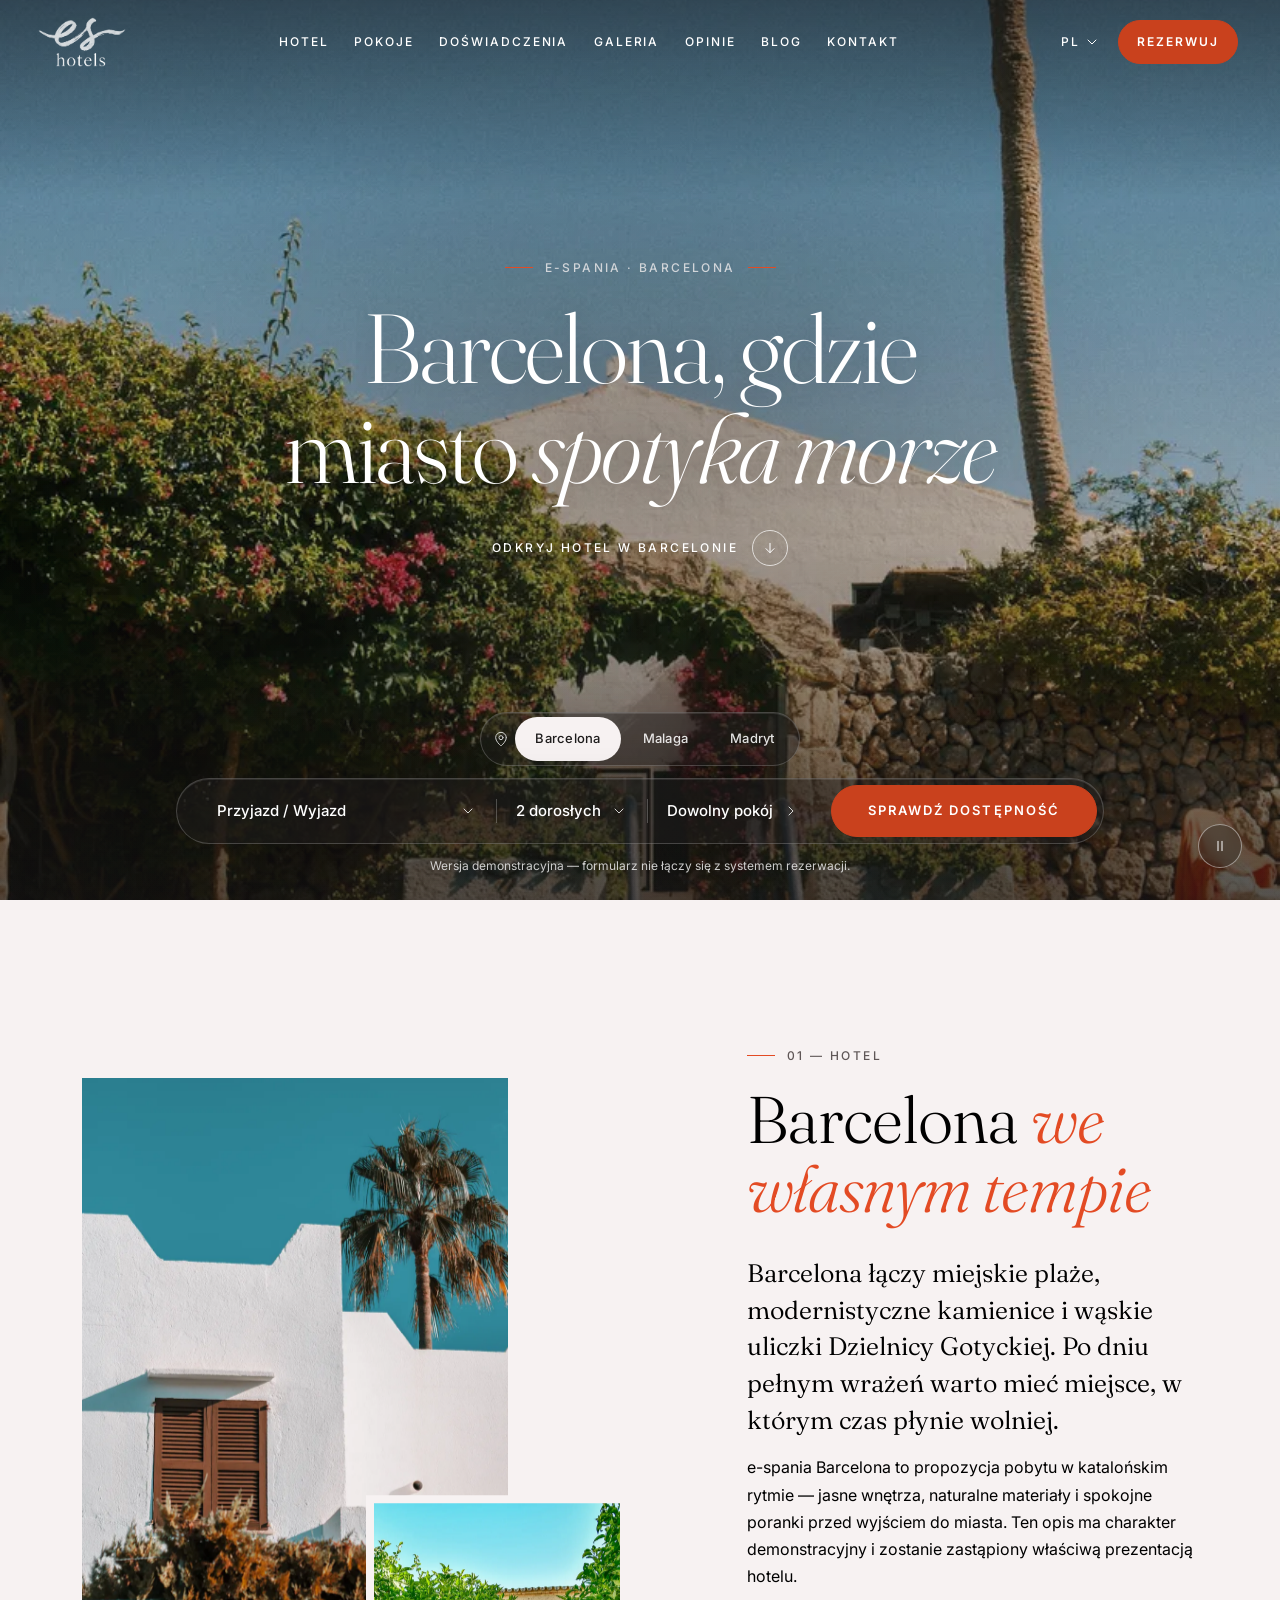
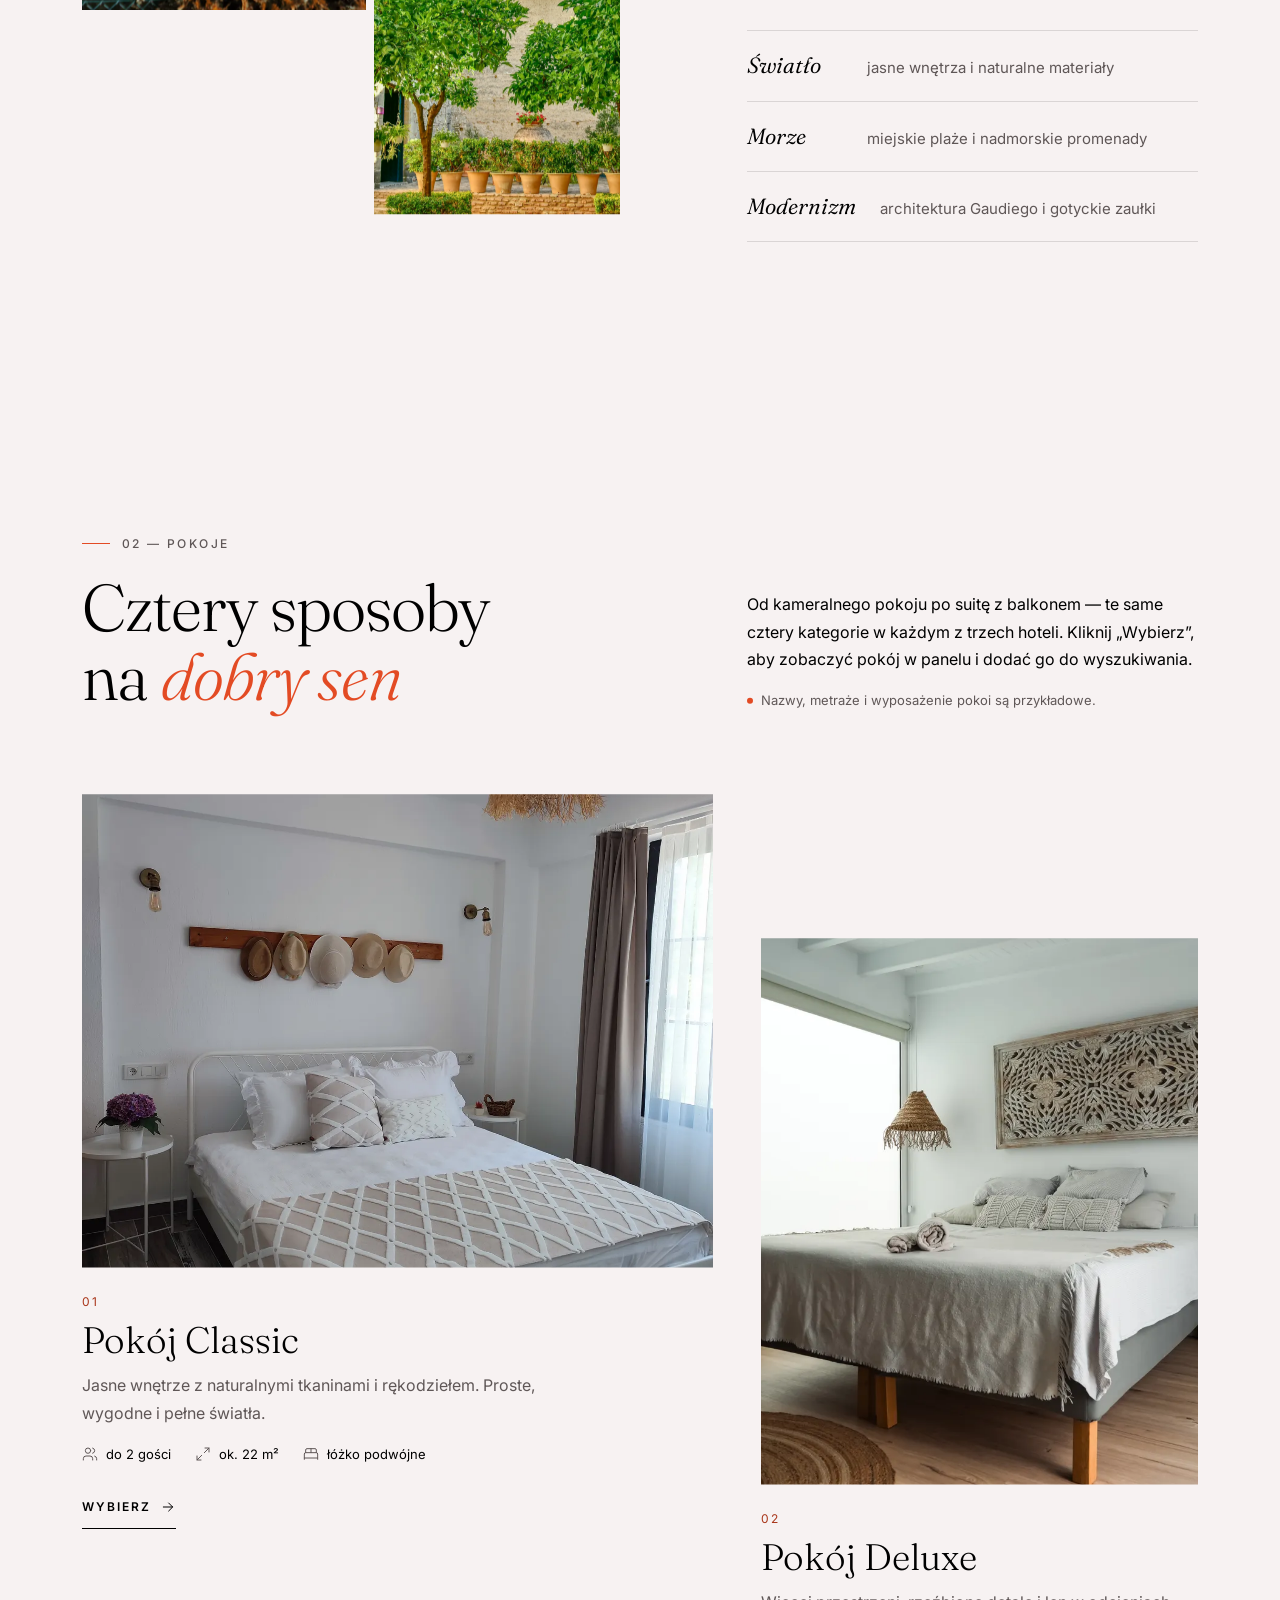
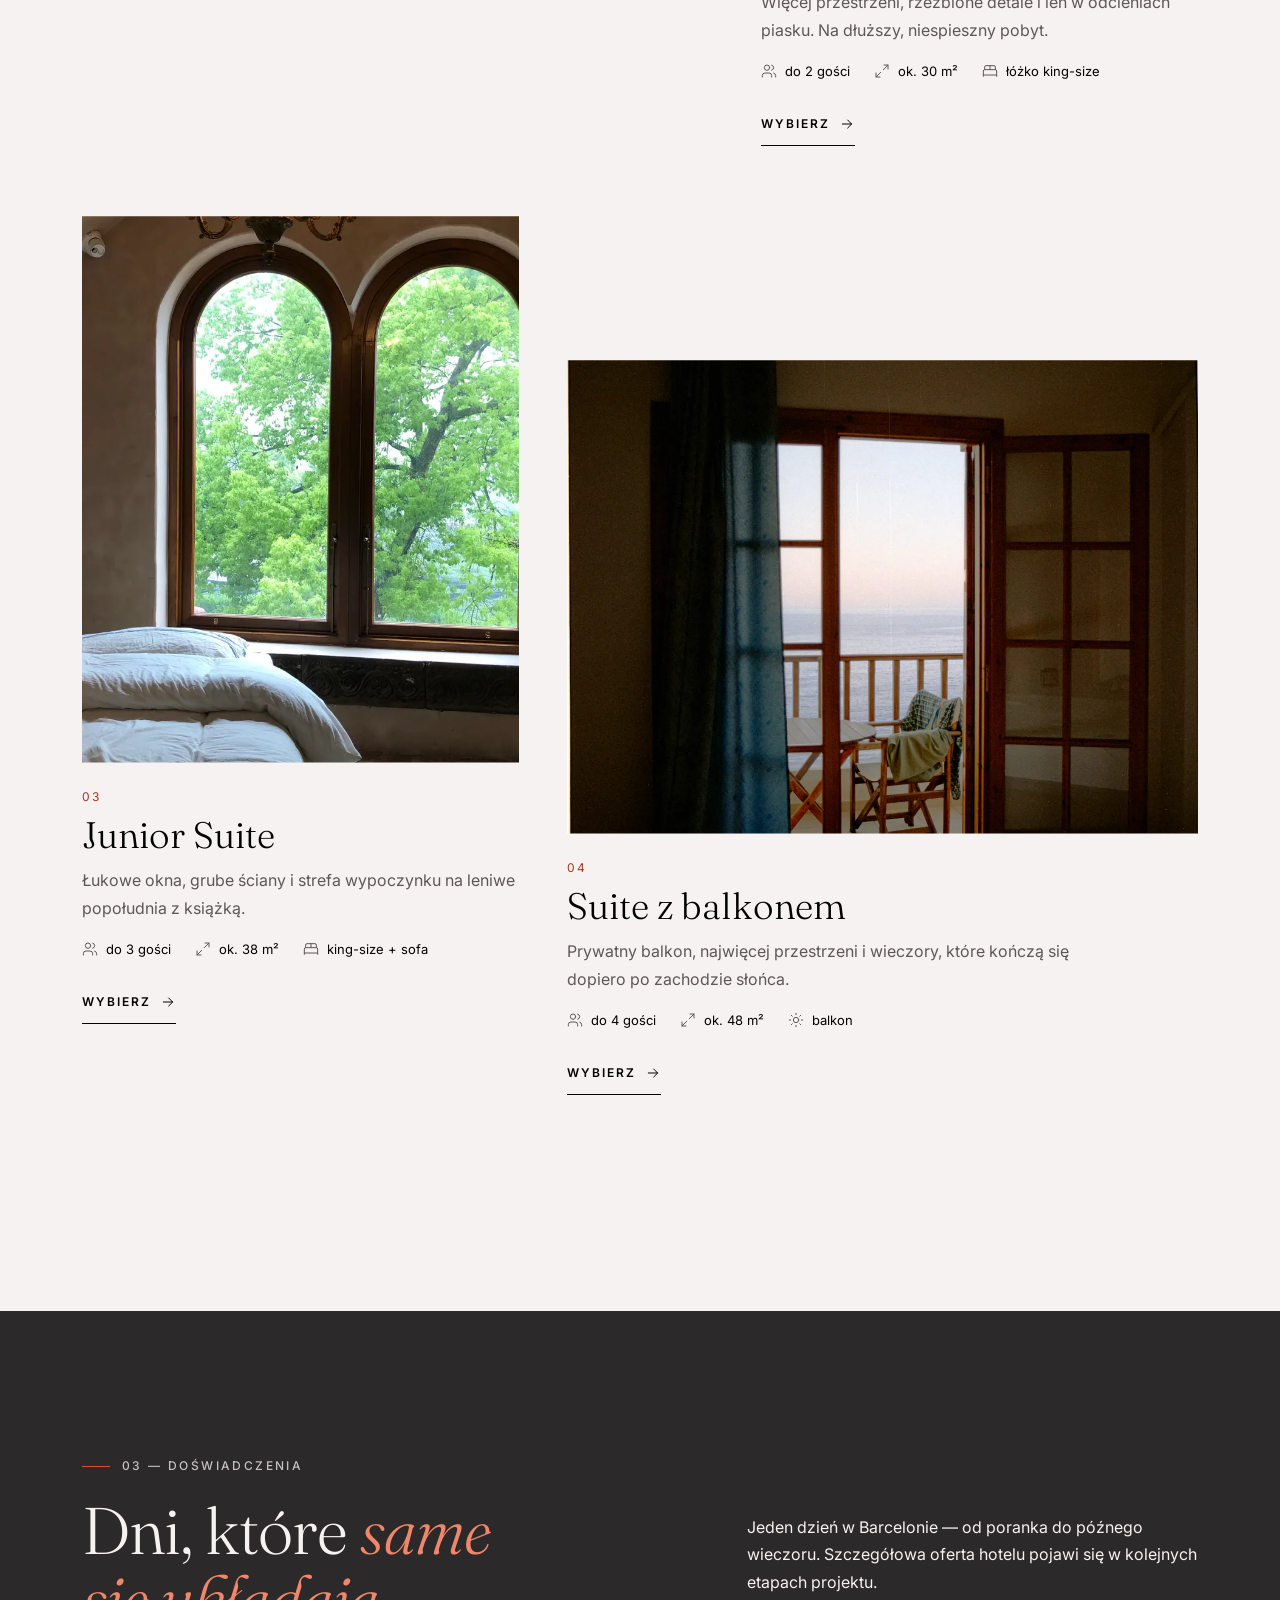
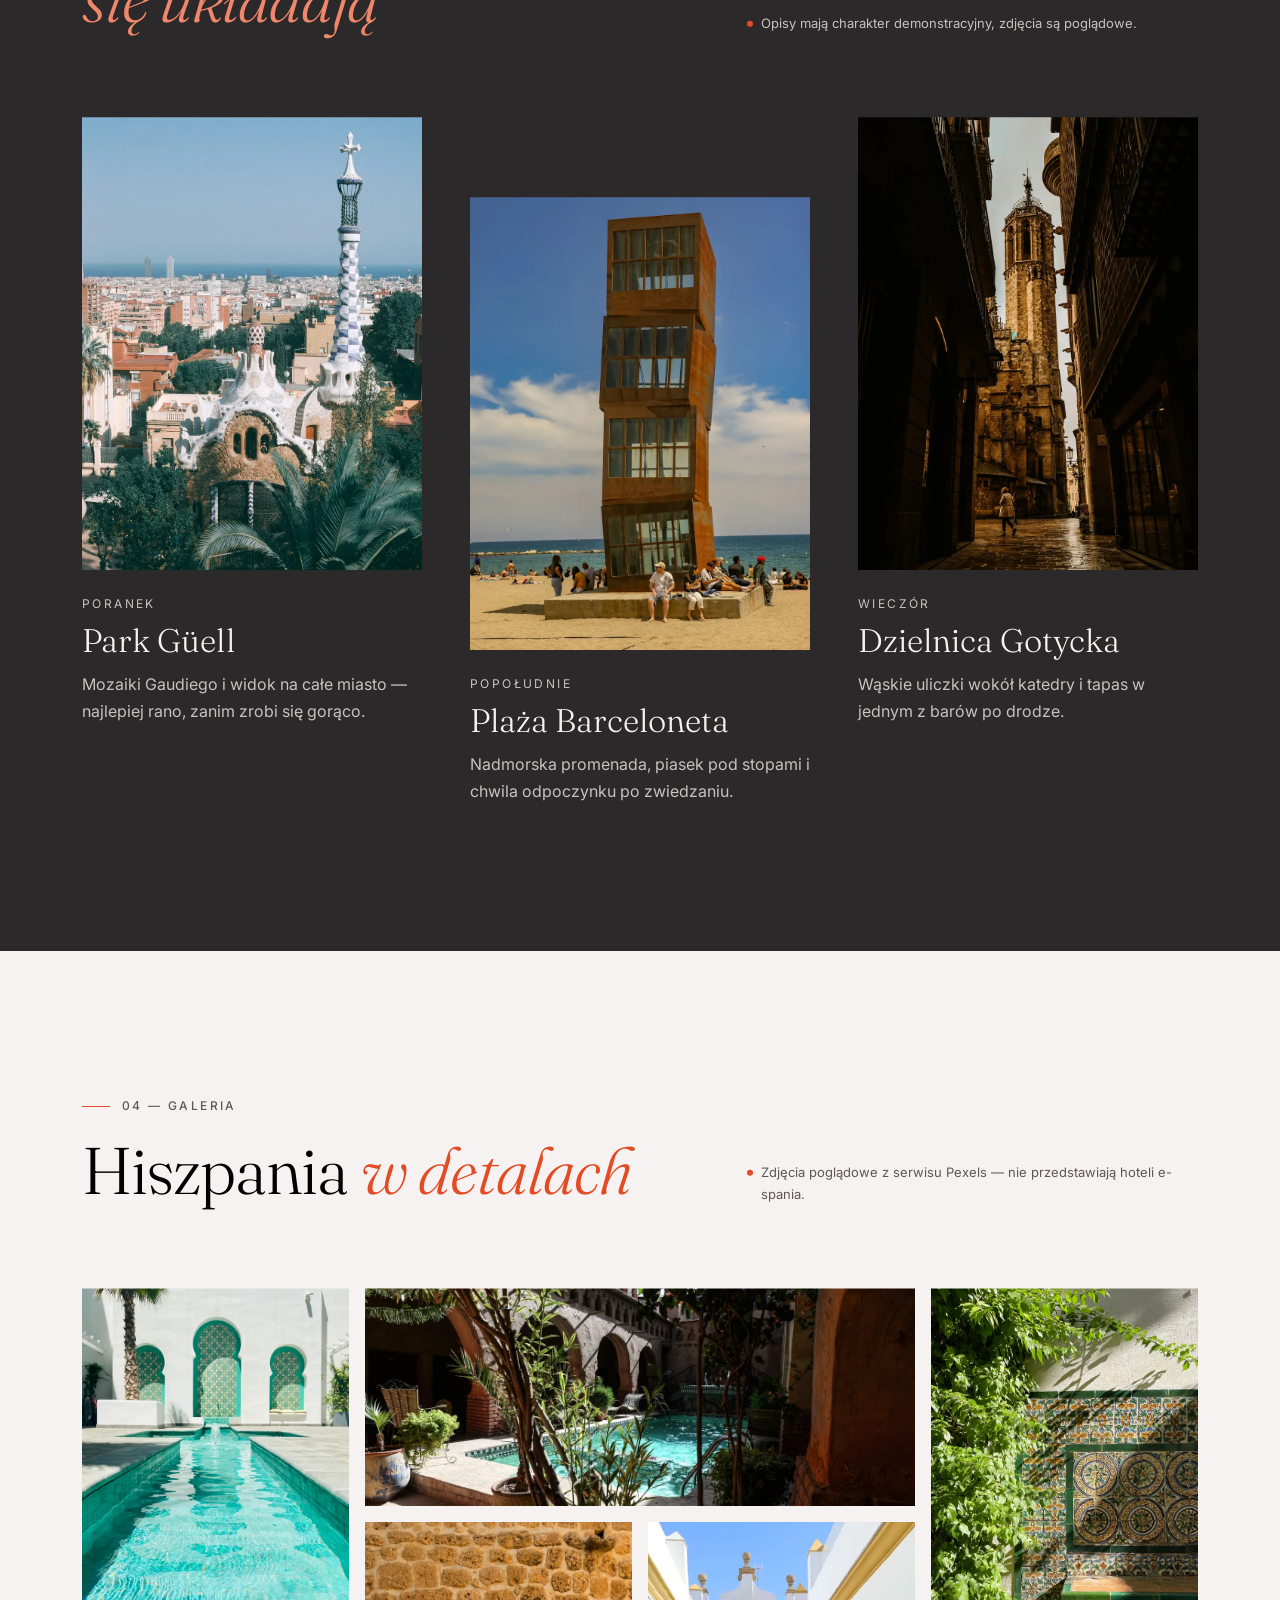
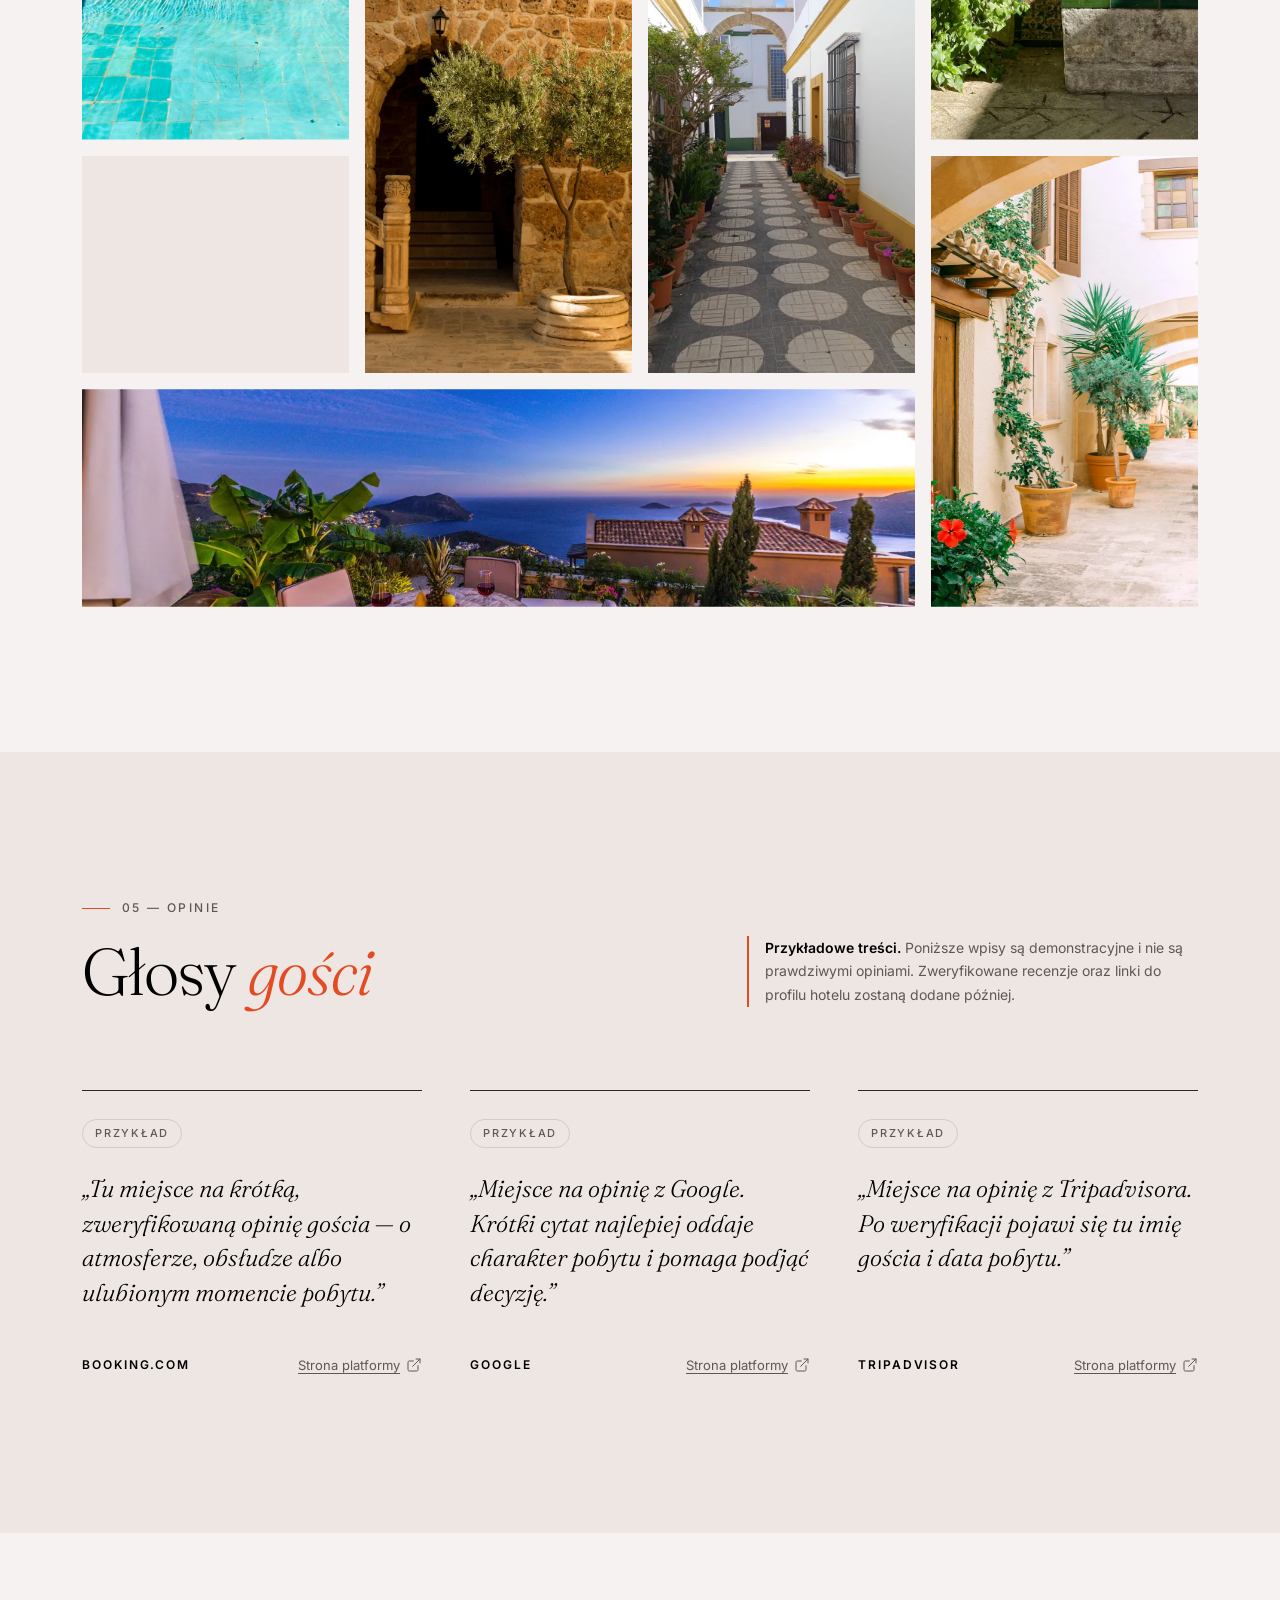
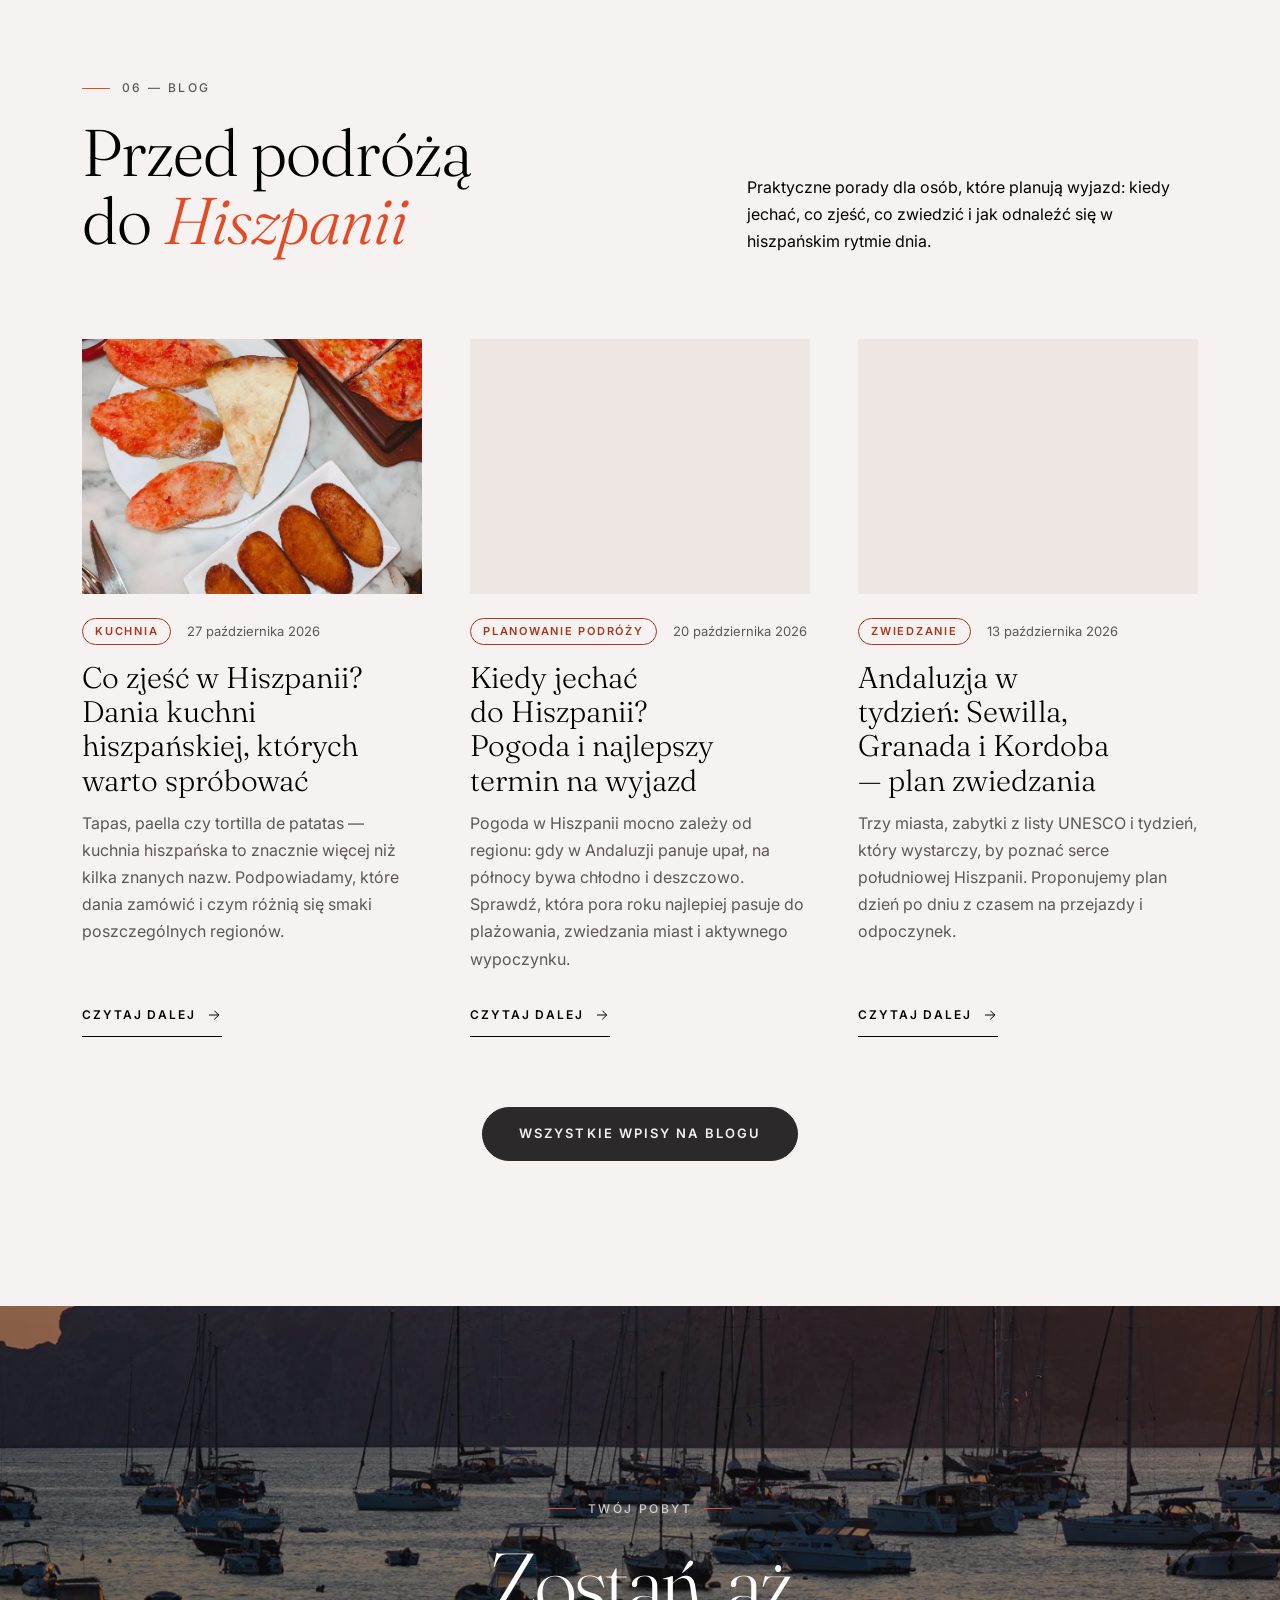
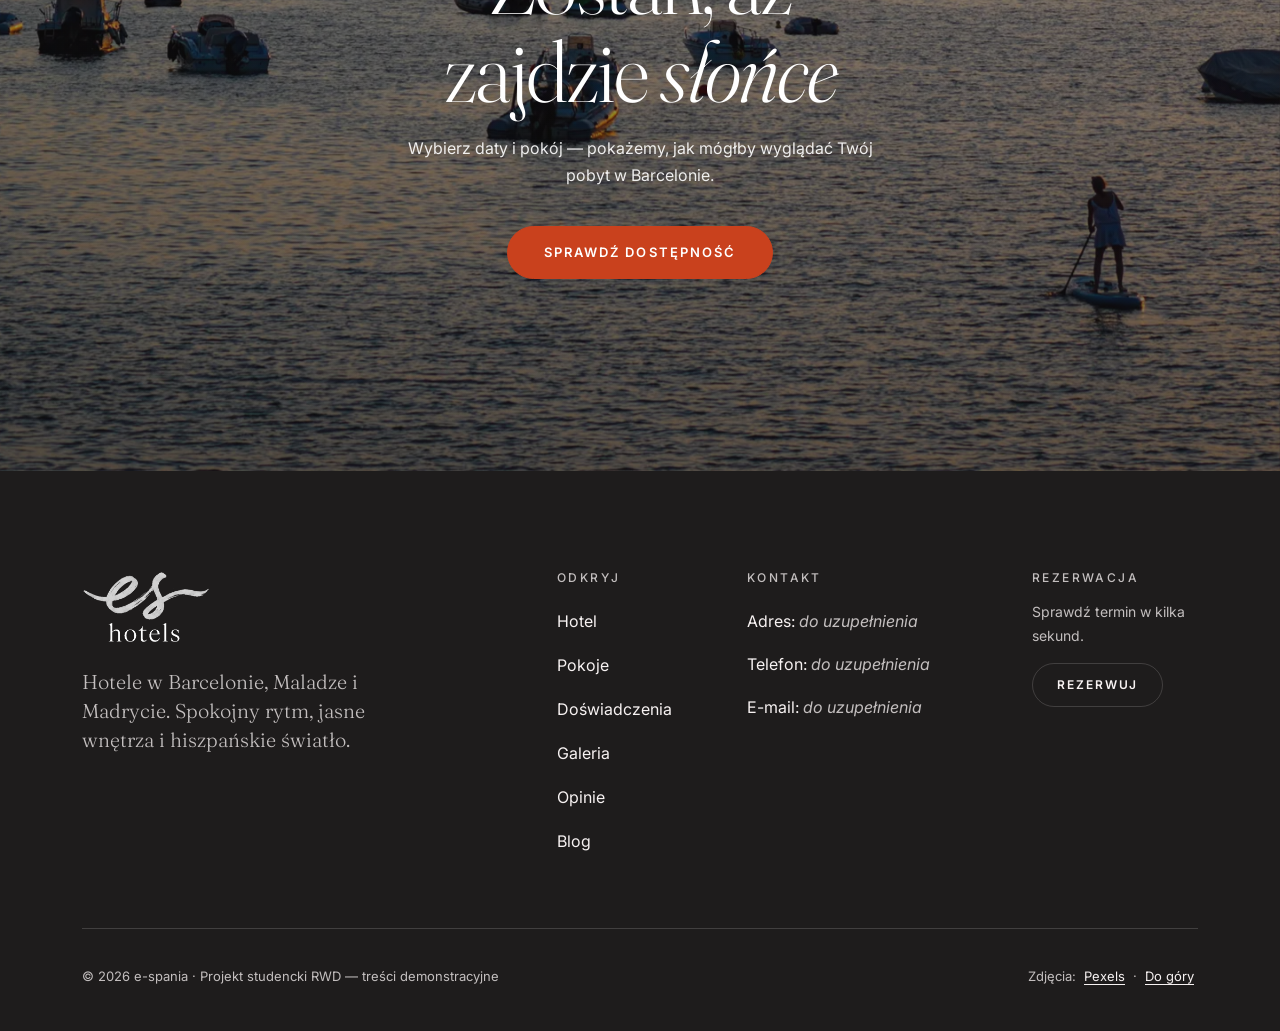
==== commit 453ca166: "dodanie miast do wyboru" ====
--- a/site/index.html
+++ b/site/index.html
@@ -3,16 +3,16 @@
 <head>
   <meta charset="UTF-8">
   <meta name="viewport" content="width=device-width, initial-scale=1.0">
-  <title>e-spania — hotel w Hiszpanii | Pokoje, pobyt i rezerwacja</title>
-  <meta name="description" content="e-spania to hotel w Hiszpanii: jasne pokoje, spokojne patio i śródziemnomorski rytm dnia. Sprawdź dostępność terminu i wybierz pokój dla siebie.">
+  <title>e-spania — hotele w Barcelonie, Maladze i Madrycie | Rezerwacja</title>
+  <meta name="description" content="e-spania to hotele w Barcelonie, Maladze i Madrycie: jasne pokoje i spokojny, hiszpański rytm dnia. Wybierz miasto, sprawdź termin i wybierz pokój.">
   <meta name="theme-color" content="#2B2929">
 
   <!-- Open Graph. Po publikacji strony podmień ścieżki na pełne adresy URL (https://...). -->
   <meta property="og:type" content="website">
   <meta property="og:locale" content="pl_PL">
   <meta property="og:site_name" content="e-spania">
-  <meta property="og:title" content="e-spania — hotel w Hiszpanii">
-  <meta property="og:description" content="Jasne pokoje, spokojne patio i śródziemnomorski rytm dnia. Sprawdź dostępność i zaplanuj pobyt.">
+  <meta property="og:title" content="e-spania — hotele w Barcelonie, Maladze i Madrycie">
+  <meta property="og:description" content="Jasne pokoje i spokojny, hiszpański rytm dnia w trzech miastach. Wybierz hotel, sprawdź dostępność i zaplanuj pobyt.">
   <meta property="og:image" content="assets/images/og-image.jpg">
   <meta property="og:image:width" content="1200">
   <meta property="og:image:height" content="630">
@@ -38,27 +38,58 @@
       if (sessionStorage.getItem('es-intro')) document.documentElement.classList.add('no-intro');
       sessionStorage.setItem('es-intro', '1');
     } catch (e) { /* bez sessionStorage kurtyna pokaże się za każdym razem */ }
+    // Zapamiętane miasto inne niż domyślna Barcelona: teksty zależne od miasta czekają
+    // ukryte, aż main.js je podmieni (bez mignięcia treści barcelońskiej)
+    try {
+      const city = localStorage.getItem('es-city');
+      if (city && city !== 'barcelona') document.documentElement.classList.add('city-pending');
+    } catch (e) { /* bez localStorage zawsze startuje Barcelona */ }
   </script>
 
-  <!-- Dane strukturalne: tylko informacje pewne. Adres, kontakt i oceny zostaną dodane po weryfikacji. -->
+  <!-- Dane strukturalne: tylko informacje pewne (marka i miasta). Adresy, kontakt i oceny zostaną dodane po weryfikacji. -->
   <script type="application/ld+json">
   {
     "@context": "https://schema.org",
     "@graph": [
       {
+        "@type": "Organization",
+        "@id": "#e-spania",
+        "name": "e-spania",
+        "description": "Hotele w Barcelonie, Maladze i Madrycie z jasnymi pokojami i spokojnym, hiszpańskim charakterem.",
+        "logo": "assets/logo/logo-dark.png"
+      },
+      {
         "@type": "Hotel",
-        "@id": "#hotel",
-        "name": "e-spania",
-        "description": "Hotel w Hiszpanii z jasnymi pokojami i spokojnym, śródziemnomorskim charakterem.",
+        "@id": "#hotel-barcelona",
+        "name": "e-spania Barcelona",
         "image": "assets/images/og-image.jpg",
-        "logo": "assets/logo/logo-dark.png",
+        "address": { "@type": "PostalAddress", "addressLocality": "Barcelona", "addressCountry": "ES" },
+        "parentOrganization": { "@id": "#e-spania" },
+        "availableLanguage": ["pl", "en", "es"]
+      },
+      {
+        "@type": "Hotel",
+        "@id": "#hotel-malaga",
+        "name": "e-spania Malaga",
+        "image": "assets/images/og-image.jpg",
+        "address": { "@type": "PostalAddress", "addressLocality": "Málaga", "addressCountry": "ES" },
+        "parentOrganization": { "@id": "#e-spania" },
+        "availableLanguage": ["pl", "en", "es"]
+      },
+      {
+        "@type": "Hotel",
+        "@id": "#hotel-madryt",
+        "name": "e-spania Madryt",
+        "image": "assets/images/og-image.jpg",
+        "address": { "@type": "PostalAddress", "addressLocality": "Madrid", "addressCountry": "ES" },
+        "parentOrganization": { "@id": "#e-spania" },
         "availableLanguage": ["pl", "en", "es"]
       },
       {
         "@type": "WebSite",
         "name": "e-spania",
         "inLanguage": "pl",
-        "about": { "@id": "#hotel" }
+        "about": { "@id": "#e-spania" }
       }
     ]
   }
@@ -92,6 +123,7 @@
     <symbol id="i-pause" viewBox="0 0 24 24"><path d="M9 5v14M15 5v14"/></symbol>
     <symbol id="i-play" viewBox="0 0 24 24"><path d="M7 4.5v15l12-7.5z"/></symbol>
     <symbol id="i-menu" viewBox="0 0 24 24"><path d="M3 8h18M3 16h18"/></symbol>
+    <symbol id="i-pin" viewBox="0 0 24 24"><path d="M20 10c0 5-5.5 10.2-7.4 11.8a1 1 0 0 1-1.2 0C9.5 20.2 4 15 4 10a8 8 0 0 1 16 0"/><circle cx="12" cy="10" r="3"/></symbol>
   </svg>
 
   <!-- ===================== HEADER ===================== -->
@@ -121,7 +153,7 @@
               <li class="nav-item"><a class="nav-link site-menu__link" href="blog.html">Blog</a></li>
               <li class="nav-item"><a class="nav-link site-menu__link" href="#kontakt">Kontakt</a></li>
             </ul>
-            <p class="site-menu__note d-lg-none">Hotel w Hiszpanii · strona demonstracyjna</p>
+            <p class="site-menu__note d-lg-none">Barcelona · Malaga · Madryt — strona demonstracyjna</p>
           </div>
         </div>
 
@@ -163,10 +195,11 @@
 
       <div class="container hero__inner">
         <div class="hero__content">
-          <p class="eyebrow eyebrow--light eyebrow--center hero__eyebrow">e-spania · Hotel w Hiszpanii</p>
-          <h1 class="hero__title" id="hero-title" data-split>Śródziemnomorski rytm, <em>spokojny luksus</em></h1>
+          <!-- Teksty z data-city podmienia main.js po wyborze miasta (w HTML: Barcelona, miasto domyślne) -->
+          <p class="eyebrow eyebrow--light eyebrow--center hero__eyebrow" data-city="heroEyebrow">e-spania · Barcelona</p>
+          <h1 class="hero__title" id="hero-title" data-split data-city="heroTitle">Barcelona, gdzie miasto <em>spotyka morze</em></h1>
           <a class="hero__discover" href="#hotel">
-            <span>Odkryj e-spania</span>
+            <span data-city="heroDiscover">Odkryj hotel w Barcelonie</span>
             <span class="hero__discover-icon" aria-hidden="true"><svg class="icon icon--sm"><use href="#i-arrow-down"/></svg></span>
           </a>
         </div>
@@ -174,6 +207,20 @@
         <!-- ===== Moduł sprawdzania dostępności — pasek w stylu glassmorphism ===== -->
         <form class="booking" id="rezerwacja" novalidate aria-labelledby="booking-title">
           <h2 class="visually-hidden" id="booking-title">Sprawdź dostępność pobytu</h2>
+          <!-- Wybór hotelu: przyciski-przełączniki Bootstrapa (radio .btn-check + label .btn) -->
+          <fieldset class="city-switch">
+            <legend class="visually-hidden">Wybierz hotel</legend>
+            <div class="d-inline-flex align-items-center city-switch__group">
+              <svg class="icon icon--sm city-switch__icon" aria-hidden="true"><use href="#i-pin"/></svg>
+              <input class="btn-check" type="radio" name="city" id="city-barcelona" value="barcelona" checked>
+              <label class="btn city-switch__option" for="city-barcelona">Barcelona</label>
+              <input class="btn-check" type="radio" name="city" id="city-malaga" value="malaga">
+              <label class="btn city-switch__option" for="city-malaga">Malaga</label>
+              <input class="btn-check" type="radio" name="city" id="city-madryt" value="madryt">
+              <label class="btn city-switch__option" for="city-madryt">Madryt</label>
+            </div>
+          </fieldset>
+          <p class="visually-hidden" id="cityAnnounce" aria-live="polite"></p>
           <div class="row g-0 booking__bar">
             <div class="col-12 col-lg booking__field booking__field--dates dropup">
               <button class="booking__trigger" type="button" id="datesToggle" data-bs-toggle="dropdown" data-bs-display="static" data-bs-auto-close="outside" aria-expanded="false" aria-describedby="dates-error">
@@ -257,13 +304,13 @@
         <div class="row gy-5 align-items-center">
           <div class="col-lg-5 order-lg-2 offset-xl-1">
             <p class="eyebrow" data-reveal>01 — Hotel</p>
-            <h2 class="section-title" id="about-title" data-reveal data-split>Miejsce stworzone do <em>zwalniania</em></h2>
-            <p class="lead-text" data-reveal>Wyobraź sobie poranek bez pośpiechu: kawa w cieniu drzewek cytrynowych, lniana pościel i światło, które powoli wędruje po bielonych ścianach.</p>
-            <p data-reveal>e-spania to propozycja pobytu w duchu hiszpańskiej codzienności — prostej, ciepłej i dopracowanej w detalach. Ten opis ma charakter demonstracyjny i zostanie zastąpiony właściwą prezentacją hotelu.</p>
-            <ul class="principles" data-reveal>
+            <h2 class="section-title" id="about-title" data-reveal data-split data-city="aboutTitle">Barcelona <em>we własnym tempie</em></h2>
+            <p class="lead-text" data-reveal data-city="aboutLead">Barcelona łączy miejskie plaże, modernistyczne kamienice i wąskie uliczki Dzielnicy Gotyckiej. Po dniu pełnym wrażeń warto mieć miejsce, w którym czas płynie wolniej.</p>
+            <p data-reveal data-city="aboutText">e-spania Barcelona to propozycja pobytu w katalońskim rytmie — jasne wnętrza, naturalne materiały i spokojne poranki przed wyjściem do miasta. Ten opis ma charakter demonstracyjny i zostanie zastąpiony właściwą prezentacją hotelu.</p>
+            <ul class="principles" data-reveal data-city="principles">
               <li class="principles__item"><span class="principles__name">Światło</span><span class="principles__text">jasne wnętrza i naturalne materiały</span></li>
-              <li class="principles__item"><span class="principles__name">Cisza</span><span class="principles__text">kameralna skala i spokojne patio</span></li>
-              <li class="principles__item"><span class="principles__name">Smak</span><span class="principles__text">rytm dnia wyznaczany przez posiłki</span></li>
+              <li class="principles__item"><span class="principles__name">Morze</span><span class="principles__text">miejskie plaże i nadmorskie promenady</span></li>
+              <li class="principles__item"><span class="principles__name">Modernizm</span><span class="principles__text">architektura Gaudiego i gotyckie zaułki</span></li>
             </ul>
           </div>
           <div class="col-lg-7 col-xl-6 order-lg-1">
@@ -289,7 +336,7 @@
             <h2 class="section-title" id="rooms-title" data-reveal data-split>Cztery sposoby na <em>dobry sen</em></h2>
           </div>
           <div class="col-lg-5">
-            <p class="mb-0" data-reveal>Od kameralnego pokoju po suitę z balkonem. Kliknij „Wybierz”, aby zobaczyć pokój w panelu i dodać go do wyszukiwania.</p>
+            <p class="mb-0" data-reveal>Od kameralnego pokoju po suitę z balkonem — te same cztery kategorie w każdym z trzech hoteli. Kliknij „Wybierz”, aby zobaczyć pokój w panelu i dodać go do wyszukiwania.</p>
             <p class="demo-note" data-reveal>Nazwy, metraże i wyposażenie pokoi są przykładowe.</p>
           </div>
         </div>
@@ -357,7 +404,7 @@
               <div class="room-card__body">
                 <span class="room-card__index" aria-hidden="true">04</span>
                 <h3 class="room-card__title">Suite z balkonem</h3>
-                <p class="room-card__text">Prywatny balkon, widok na wodę i wieczory, które kończą się dopiero po zachodzie słońca.</p>
+                <p class="room-card__text">Prywatny balkon, najwięcej przestrzeni i wieczory, które kończą się dopiero po zachodzie słońca.</p>
                 <ul class="room-meta">
                   <li><svg class="icon icon--sm" aria-hidden="true"><use href="#i-users"/></svg>do 4 gości</li>
                   <li><svg class="icon icon--sm" aria-hidden="true"><use href="#i-area"/></svg>ok. 48 m²</li>
@@ -380,40 +427,41 @@
             <h2 class="section-title" id="experiences-title" data-reveal data-split>Dni, które <em>same się układają</em></h2>
           </div>
           <div class="col-lg-5">
-            <p class="mb-0" data-reveal>Kilka inspiracji na pobyt w hiszpańskim rytmie. Szczegółowa oferta hotelu pojawi się w kolejnych etapach projektu.</p>
-            <p class="demo-note demo-note--light" data-reveal>Opisy mają charakter demonstracyjny.</p>
-          </div>
-        </div>
-
-        <div class="row gy-5 gx-lg-5">
+            <p class="mb-0" data-reveal data-city="experiencesIntro">Jeden dzień w Barcelonie — od poranka do późnego wieczoru. Szczegółowa oferta hotelu pojawi się w kolejnych etapach projektu.</p>
+            <p class="demo-note demo-note--light" data-reveal>Opisy mają charakter demonstracyjny, zdjęcia są poglądowe.</p>
+          </div>
+        </div>
+
+        <!-- Treść kart zależy od miasta (data-city="experiences"); pory dnia są wspólne -->
+        <div class="row gy-5 gx-lg-5" data-city="experiences">
           <div class="col-md-4">
             <article class="experience" data-reveal>
               <figure class="experience__media media-frame" data-reveal="clip">
-                <img src="assets/images/exp-pool.webp" width="900" height="1200" loading="lazy" decoding="async" alt="Zadaszone łoże z białymi zasłonami przy basenie">
-              </figure>
-              <p class="experience__time">Popołudnie</p>
-              <h3 class="experience__title">Czas przy wodzie</h3>
-              <p class="experience__text">Cień białych zasłon, chłodna woda i książka, której nikt nie każe kończyć.</p>
+                <img src="assets/images/cities/barcelona-guell.webp" width="900" height="1200" loading="lazy" decoding="async" alt="Wieża z mozaiki i pawilon projektu Gaudiego w Parku Güell, w tle panorama Barcelony">
+              </figure>
+              <p class="experience__time">Poranek</p>
+              <h3 class="experience__title">Park Güell</h3>
+              <p class="experience__text">Mozaiki Gaudiego i widok na całe miasto — najlepiej rano, zanim zrobi się gorąco.</p>
             </article>
           </div>
           <div class="col-md-4 experiences__offset">
             <article class="experience" data-reveal>
               <figure class="experience__media media-frame" data-reveal="clip">
-                <img src="assets/images/exp-table.webp" width="900" height="1200" loading="lazy" decoding="async" alt="Długi stół nakryty białym obrusem na tarasie o zachodzie słońca">
-              </figure>
-              <p class="experience__time">Wieczór</p>
-              <h3 class="experience__title">Kolacja do późna</h3>
-              <p class="experience__text">Hiszpańskie wieczory zaczynają się późno. Wspólny stół i rozmowy, które się nie spieszą.</p>
+                <img src="assets/images/cities/barcelona-beach.webp" width="900" height="1200" loading="lazy" decoding="async" alt="Rdzawa rzeźba z ułożonych sześcianów na plaży Barceloneta, plażowicze i morze">
+              </figure>
+              <p class="experience__time">Popołudnie</p>
+              <h3 class="experience__title">Plaża Barceloneta</h3>
+              <p class="experience__text">Nadmorska promenada, piasek pod stopami i chwila odpoczynku po zwiedzaniu.</p>
             </article>
           </div>
           <div class="col-md-4">
             <article class="experience" data-reveal>
               <figure class="experience__media media-frame" data-reveal="clip">
-                <img src="assets/images/exp-coast.webp" width="900" height="1200" loading="lazy" decoding="async" alt="Skaliste wybrzeże opadające do spokojnego morza">
-              </figure>
-              <p class="experience__time">Poranek</p>
-              <h3 class="experience__title">Szlak nad morzem</h3>
-              <p class="experience__text">Wczesny spacer, zanim zrobi się gorąco — sól w powietrzu i cisza skał.</p>
+                <img src="assets/images/cities/barcelona-gothic.webp" width="900" height="1200" loading="lazy" decoding="async" alt="Wąska, mokra od deszczu uliczka Dzielnicy Gotyckiej prowadząca do oświetlonej wieży katedry">
+              </figure>
+              <p class="experience__time">Wieczór</p>
+              <h3 class="experience__title">Dzielnica Gotycka</h3>
+              <p class="experience__text">Wąskie uliczki wokół katedry i tapas w jednym z barów po drodze.</p>
             </article>
           </div>
         </div>
@@ -429,7 +477,7 @@
             <h2 class="section-title" id="gallery-title" data-reveal data-split>Hiszpania <em>w detalach</em></h2>
           </div>
           <div class="col-lg-5">
-            <p class="demo-note mb-0" data-reveal>Zdjęcia poglądowe z serwisu Pexels — nie przedstawiają obiektu e-spania.</p>
+            <p class="demo-note mb-0" data-reveal>Zdjęcia poglądowe z serwisu Pexels — nie przedstawiają hoteli e-spania.</p>
           </div>
         </div>
 
@@ -566,12 +614,12 @@
 
     <!-- ===================== CTA ===================== -->
     <section class="cta" aria-labelledby="cta-title">
-      <img class="cta__image" data-parallax="0.1" src="assets/images/cta-bay.webp" width="1920" height="1000" loading="lazy" decoding="async" alt="Zatoka z łodziami żaglowymi o zachodzie słońca">
+      <img class="cta__image" data-parallax="0.1" data-city="ctaImage" src="assets/images/cta-bay.webp" width="1920" height="1000" loading="lazy" decoding="async" alt="Zatoka z łodziami żaglowymi o zachodzie słońca">
       <div class="cta__shade" aria-hidden="true"></div>
       <div class="container cta__inner">
         <p class="eyebrow eyebrow--light eyebrow--center" data-reveal>Twój pobyt</p>
         <h2 class="cta__title" id="cta-title" data-reveal data-split>Zostań, aż zajdzie <em>słońce</em></h2>
-        <p class="cta__text" data-reveal>Wybierz daty i pokój — pokażemy, jak mógłby wyglądać Twój pobyt w e-spania.</p>
+        <p class="cta__text" data-reveal data-city="ctaText">Wybierz daty i pokój — pokażemy, jak mógłby wyglądać Twój pobyt w Barcelonie.</p>
         <!-- Wrapper: animacja pojawiania ustawia transform, który nadpisałby uniesienie przycisku przy hover -->
         <div data-reveal>
           <a class="btn btn-accent btn-lg-pill" href="#rezerwacja" data-action="focus-booking">Sprawdź dostępność</a>
@@ -586,7 +634,7 @@
       <div class="row gy-5">
         <div class="col-lg-4">
           <img class="site-footer__logo" src="assets/logo/logo-light.png" width="479" height="270" loading="lazy" alt="e-spania — es hotels">
-          <p class="site-footer__claim">Hotel w Hiszpanii. Spokojny rytm, jasne wnętrza i śródziemnomorskie światło.</p>
+          <p class="site-footer__claim">Hotele w Barcelonie, Maladze i Madrycie. Spokojny rytm, jasne wnętrza i hiszpańskie światło.</p>
         </div>
         <div class="col-6 col-md-4 col-lg-2 offset-lg-1">
           <h2 class="site-footer__heading">Odkryj</h2>
@@ -624,7 +672,7 @@
   <div class="offcanvas offcanvas-end room-panel" tabindex="-1" id="roomPanel" aria-labelledby="roomPanelTitle">
     <div class="offcanvas-header room-panel__header">
       <div>
-        <p class="eyebrow mb-1">Wybór pokoju</p>
+        <p class="eyebrow mb-1" data-city="roomPanelEyebrow">Wybór pokoju · Barcelona</p>
         <h2 class="room-panel__title" id="roomPanelTitle">Pokoje i suity</h2>
         <p class="room-panel__summary" id="roomPanelSummary" aria-live="polite">Wybierz pokój, a dodamy go do wyszukiwania.</p>
       </div>
@@ -653,7 +701,7 @@
   </div>
 
   <!-- ===================== GALERIA — PODGLĄD (modal) ===================== -->
-  <div class="modal fade lightbox" id="galleryModal" tabindex="-1" aria-labelledby="lightboxCaption" aria-hidden="true">
+  <div class="modal fade lightbox" id="galleryModal" tabindex="-1" aria-labelledby="lightboxCaption">
     <div class="modal-dialog modal-fullscreen">
       <div class="modal-content lightbox__content">
         <button type="button" class="btn text-btn lightbox__close" data-bs-dismiss="modal">
--- a/site/css/styles.css
+++ b/site/css/styles.css
@@ -25,6 +25,7 @@
        14.4 Układ archiwum i paginacja  14.5 Pasek boczny (wyszukiwarka, kategorie, polecane)
        14.6 Artykuł  14.7 Stopka artykułu (tagi, udostępnianie, autor)
        14.8 Nawigacja między wpisami i komentarze  14.9 Ograniczenie ruchu w module bloga
+   15. Wybór lokalizacji (Barcelona, Malaga, Madryt — przełącznik nad paskiem rezerwacji)
    ========================================================= */
 
 /* ---------- 1. Zmienne (design tokens) ---------- */
@@ -2545,6 +2546,18 @@
 
 .page-header__title em {
   color: var(--color-accent-on-dark);
+}
+
+/* Numer strony archiwum (blog-2.html, blog-3.html) — część H1, ale w mniejszym stopniu */
+.page-header__page {
+  display: block;
+  margin-top: 0.75rem;
+  font-family: var(--font-body);
+  font-size: 0.875rem;
+  font-weight: 500;
+  letter-spacing: 0.2em;
+  text-transform: uppercase;
+  color: var(--color-on-dark-muted);
 }
 
 .page-header__text {
@@ -3441,3 +3454,84 @@
     padding-left: 0;
   }
 }
+
+/* ---------- 15. Wybór lokalizacji (Barcelona, Malaga, Madryt) ---------- */
+/* Komponent Bootstrapa „przyciski-przełączniki” (input.btn-check + label.btn)
+   w wersji szklanej pigułki — ten sam materiał co pasek rezerwacji (sekcja 6). */
+.city-switch {
+  display: flex;
+  justify-content: center;
+  min-width: 0;
+  margin: 0 0 0.75rem;
+  padding: 0;
+  border: 0;
+}
+
+.city-switch__group {
+  gap: 0.125rem;
+  padding: 0.25rem;
+  border: 1px solid rgba(255, 255, 255, 0.2);
+  border-radius: var(--radius-pill);
+  background-color: rgba(30, 28, 28, 0.48);
+  box-shadow: 0 1rem 3rem rgba(0, 0, 0, 0.18), inset 0 1px 0 rgba(255, 255, 255, 0.1);
+  -webkit-backdrop-filter: blur(18px) saturate(140%);
+  backdrop-filter: blur(18px) saturate(140%);
+}
+
+@supports not ((backdrop-filter: blur(1px)) or (-webkit-backdrop-filter: blur(1px))) {
+  .city-switch__group {
+    background-color: rgba(43, 41, 41, 0.92);
+  }
+}
+
+.city-switch__icon {
+  flex-shrink: 0;
+  margin-inline: 0.5rem 0.25rem;
+  color: #FFFFFF;
+  opacity: 0.8;
+}
+
+.city-switch__option {
+  --bs-btn-padding-x: 1rem;
+  --bs-btn-padding-y: 0;
+  --bs-btn-font-size: 0.8125rem;
+  --bs-btn-font-weight: 500;
+  --bs-btn-color: rgba(255, 255, 255, 0.88);
+  --bs-btn-border-width: 0;
+  --bs-btn-border-radius: var(--radius-pill);
+  --bs-btn-hover-color: #FFFFFF;
+  --bs-btn-hover-bg: rgba(255, 255, 255, 0.12);
+  --bs-btn-active-color: var(--color-ink);
+  --bs-btn-active-bg: var(--color-primary);
+  display: inline-flex;
+  align-items: center;
+  letter-spacing: 0.02em;
+  white-space: nowrap;
+  transition: color var(--dur-fast) var(--ease-soft), background-color var(--dur-fast) var(--ease-soft);
+}
+
+/* Fokus trafia na ukryte pole radio — ramkę rysujemy na jego etykiecie */
+.btn-check:focus-visible + .city-switch__option {
+  outline: 2px solid var(--focus-ring);
+  outline-offset: 2px;
+  box-shadow: none;
+}
+
+@media (min-width: 576px) {
+  .city-switch__option {
+    --bs-btn-padding-x: 1.25rem;
+  }
+}
+
+/* Zapamiętane miasto inne niż Barcelona: teksty czekają ukryte na podmianę przez main.js
+   (klasę ustawia skrypt w <head>). Gdyby JS nie zadziałał, po 1,5 s pokazujemy treść domyślną. */
+@keyframes city-fallback {
+  to {
+    visibility: visible;
+  }
+}
+
+.city-pending [data-city] {
+  visibility: hidden;
+  animation: city-fallback 0s 1.5s forwards;
+}
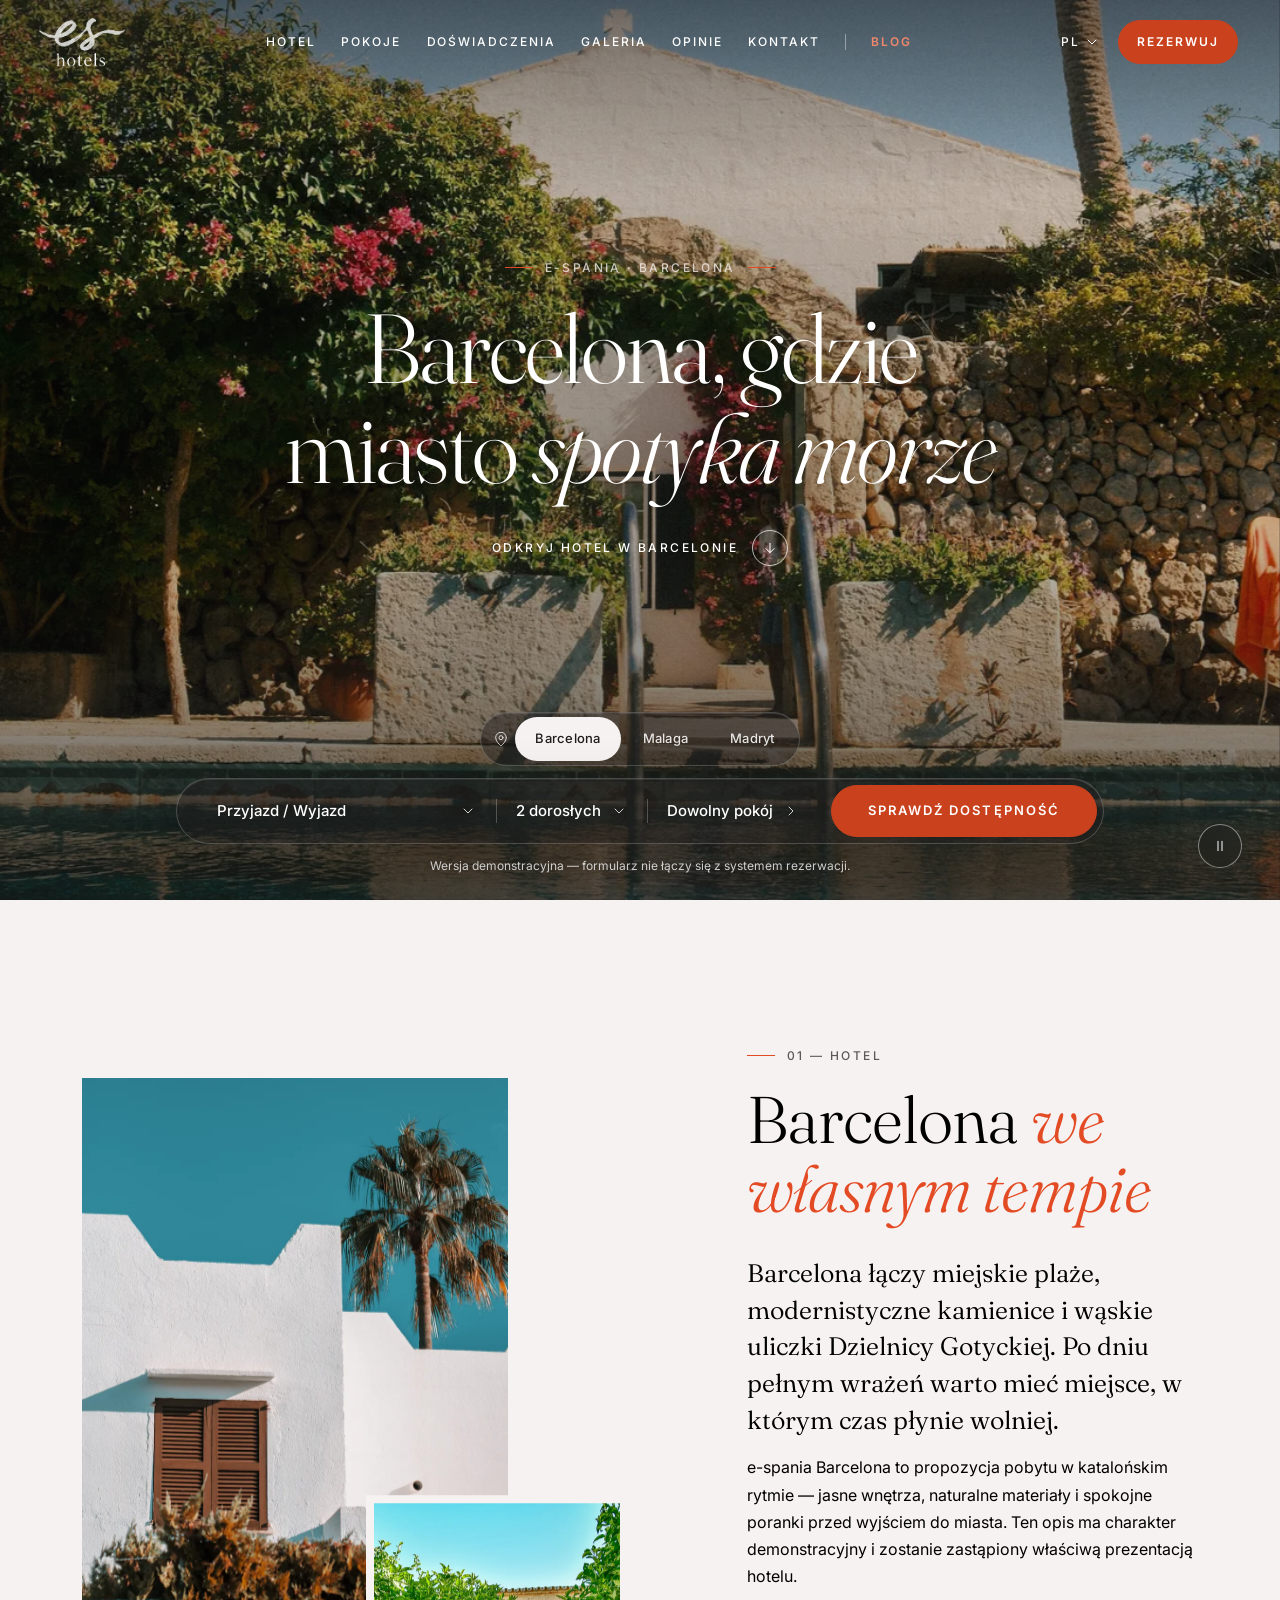
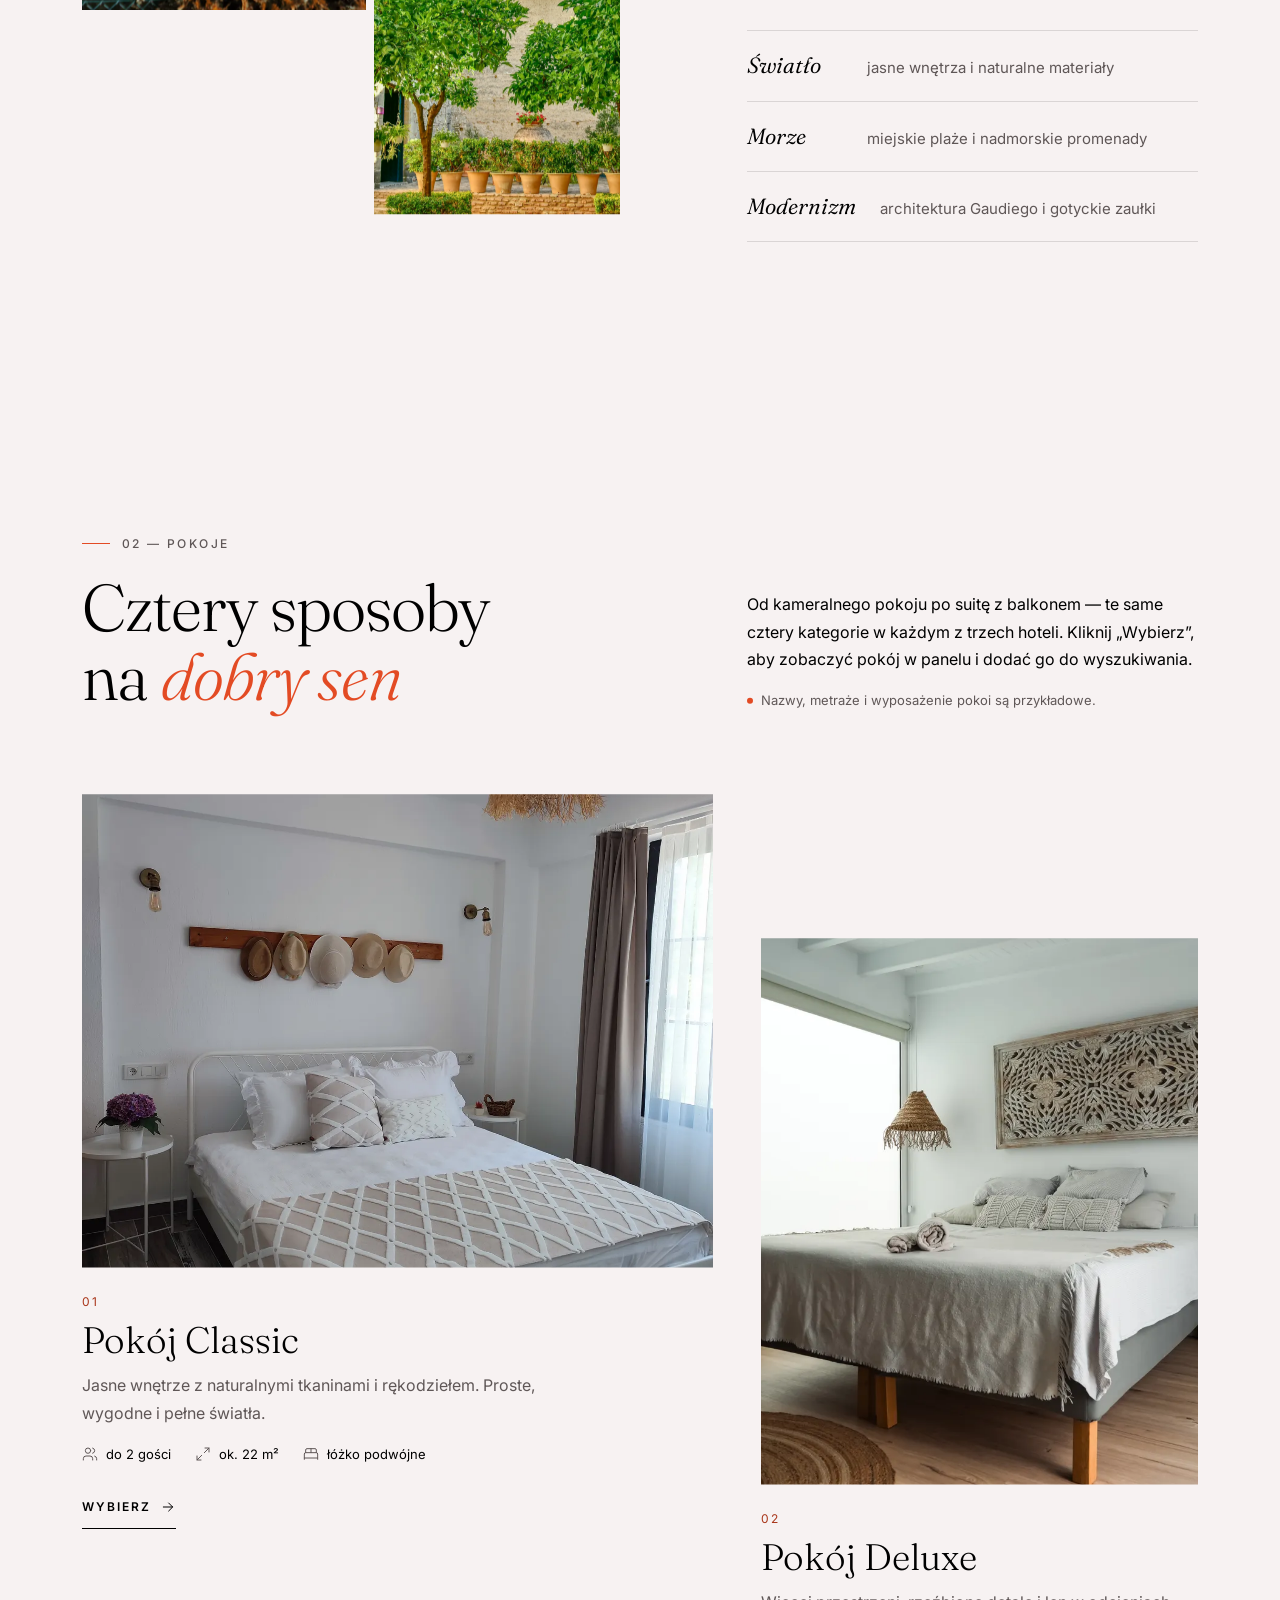
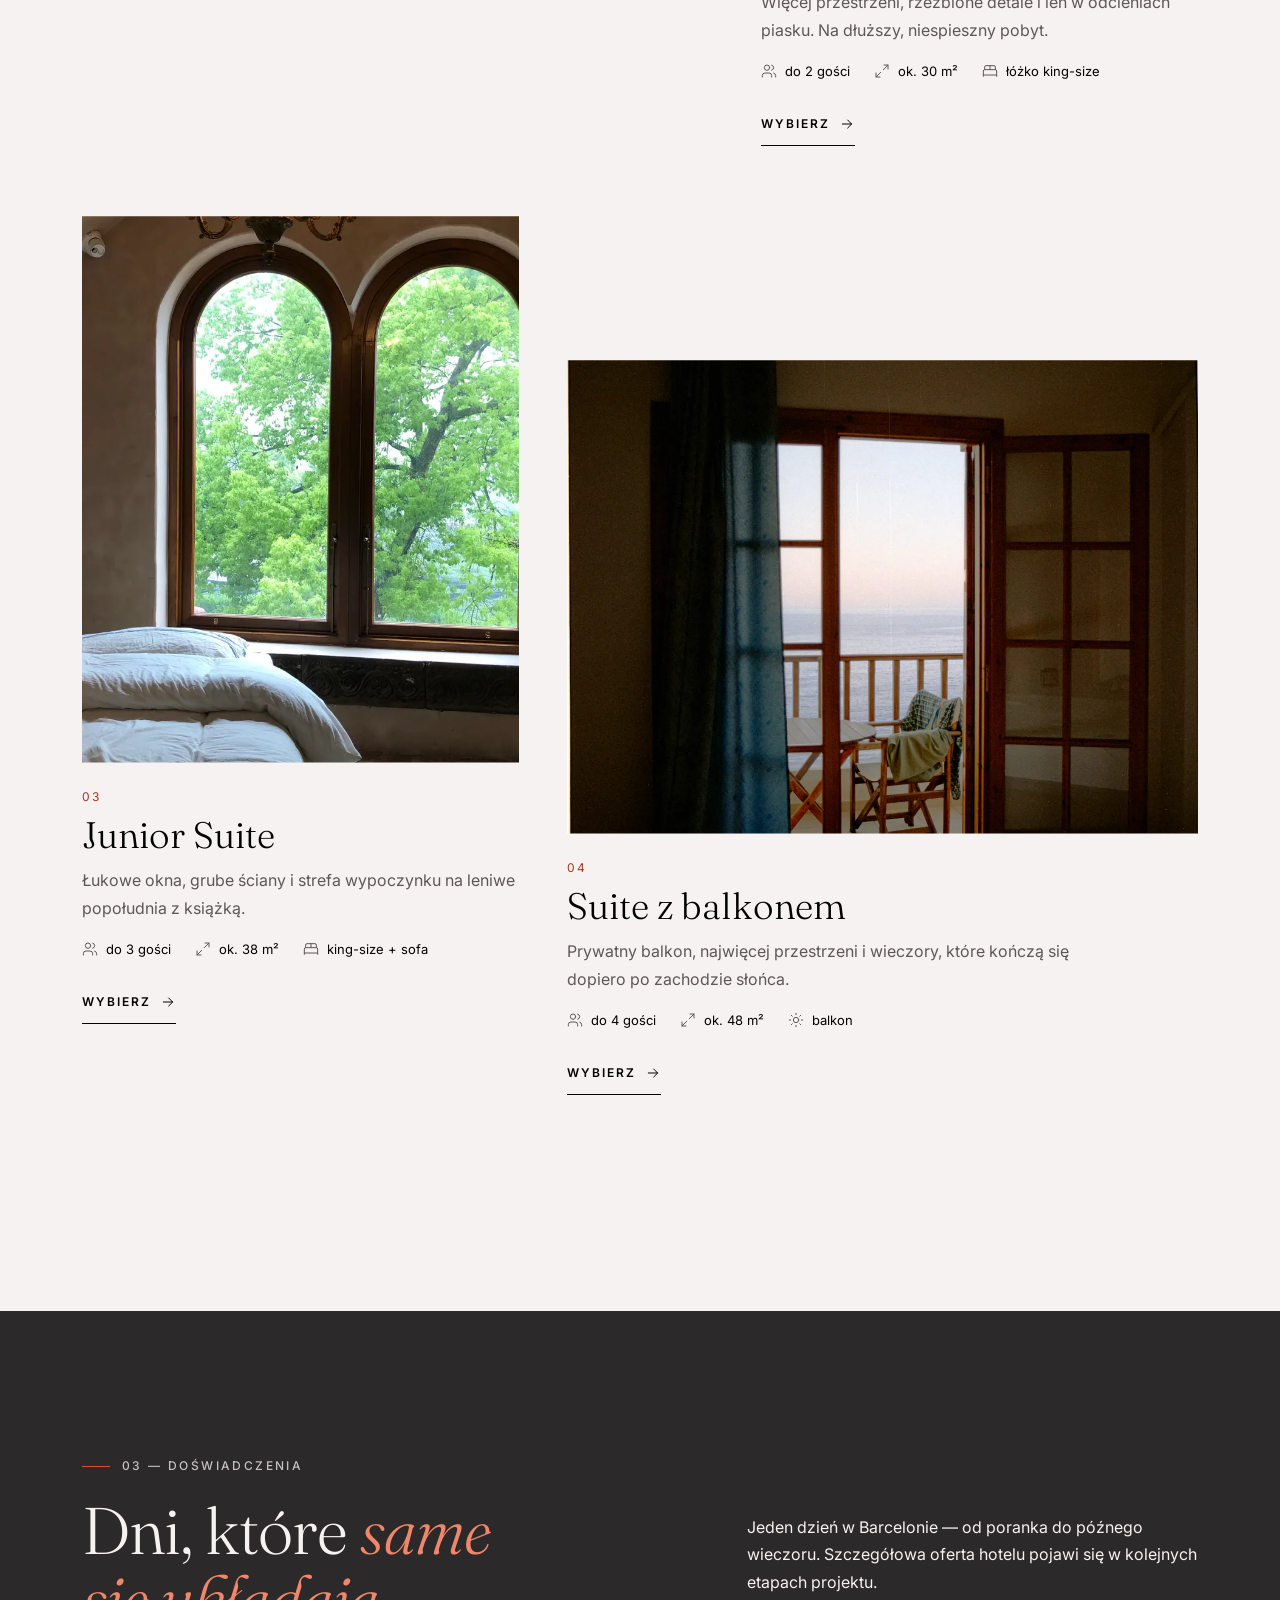
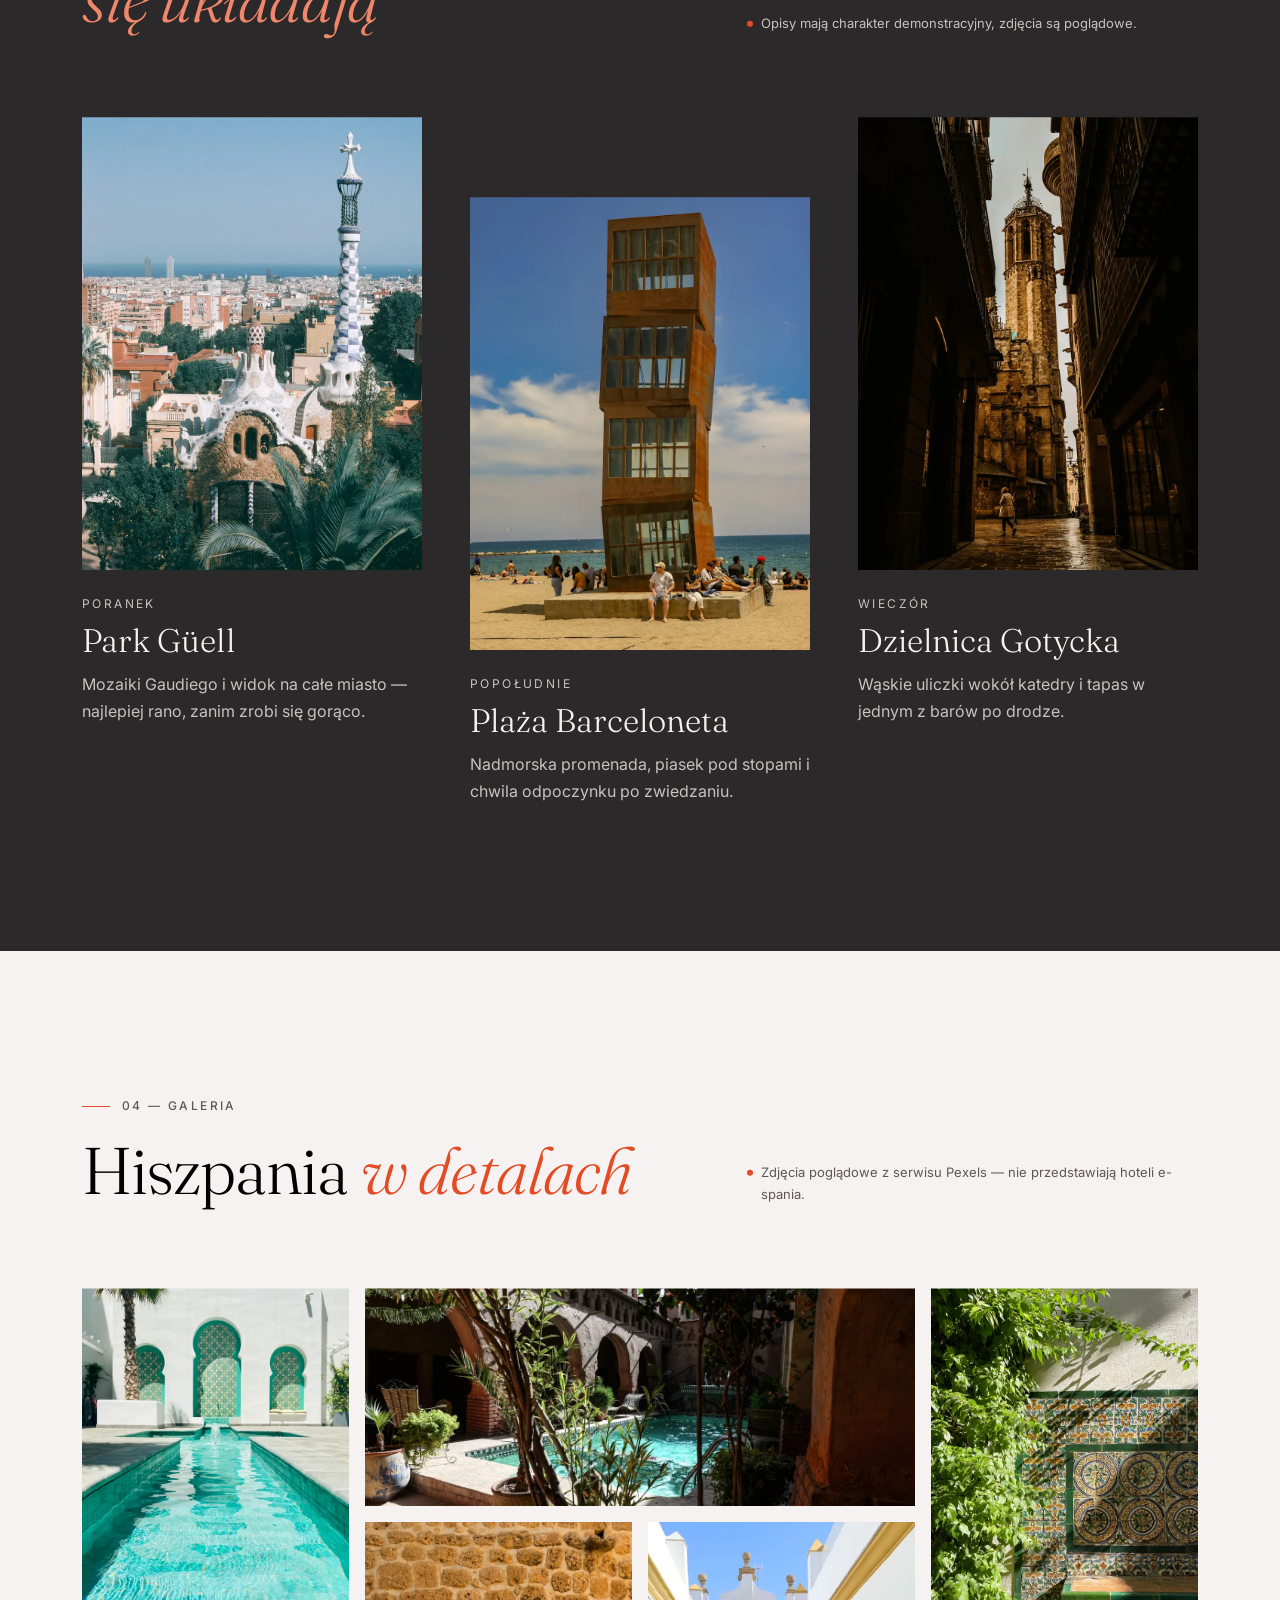
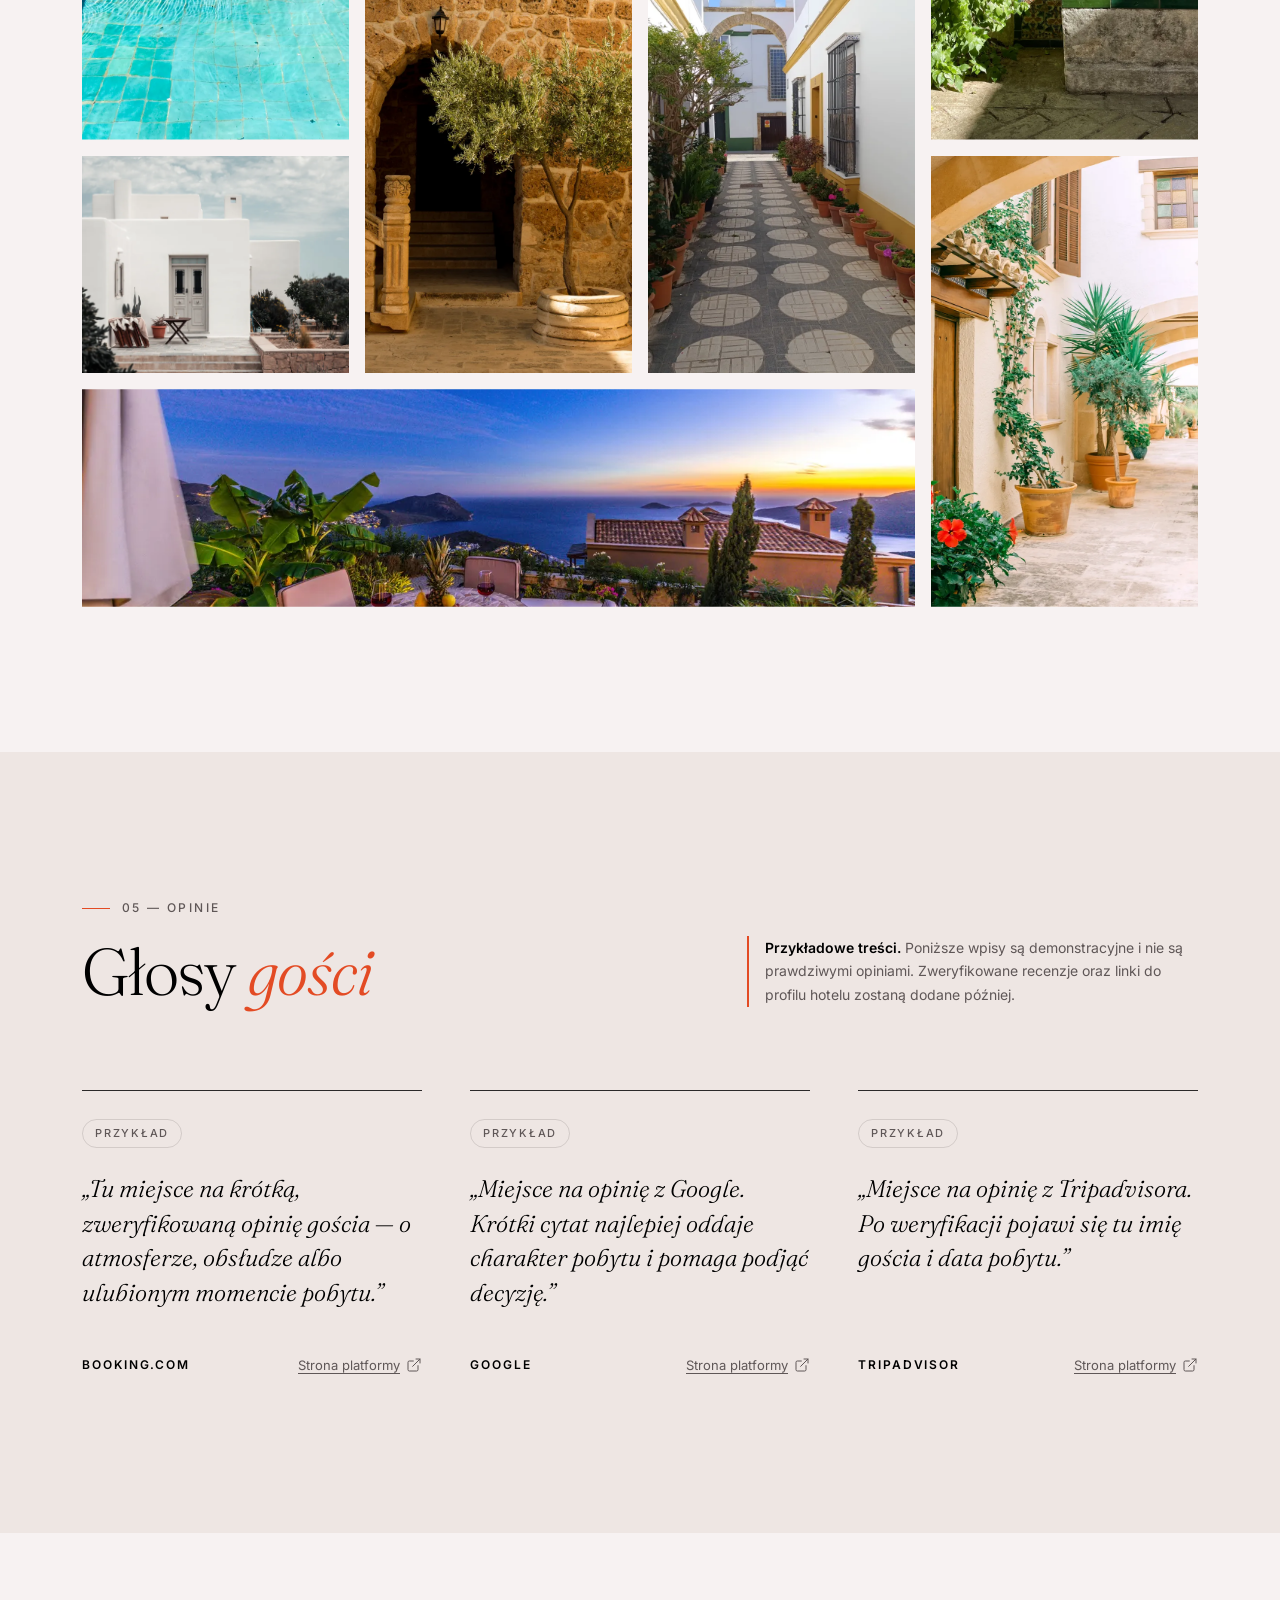
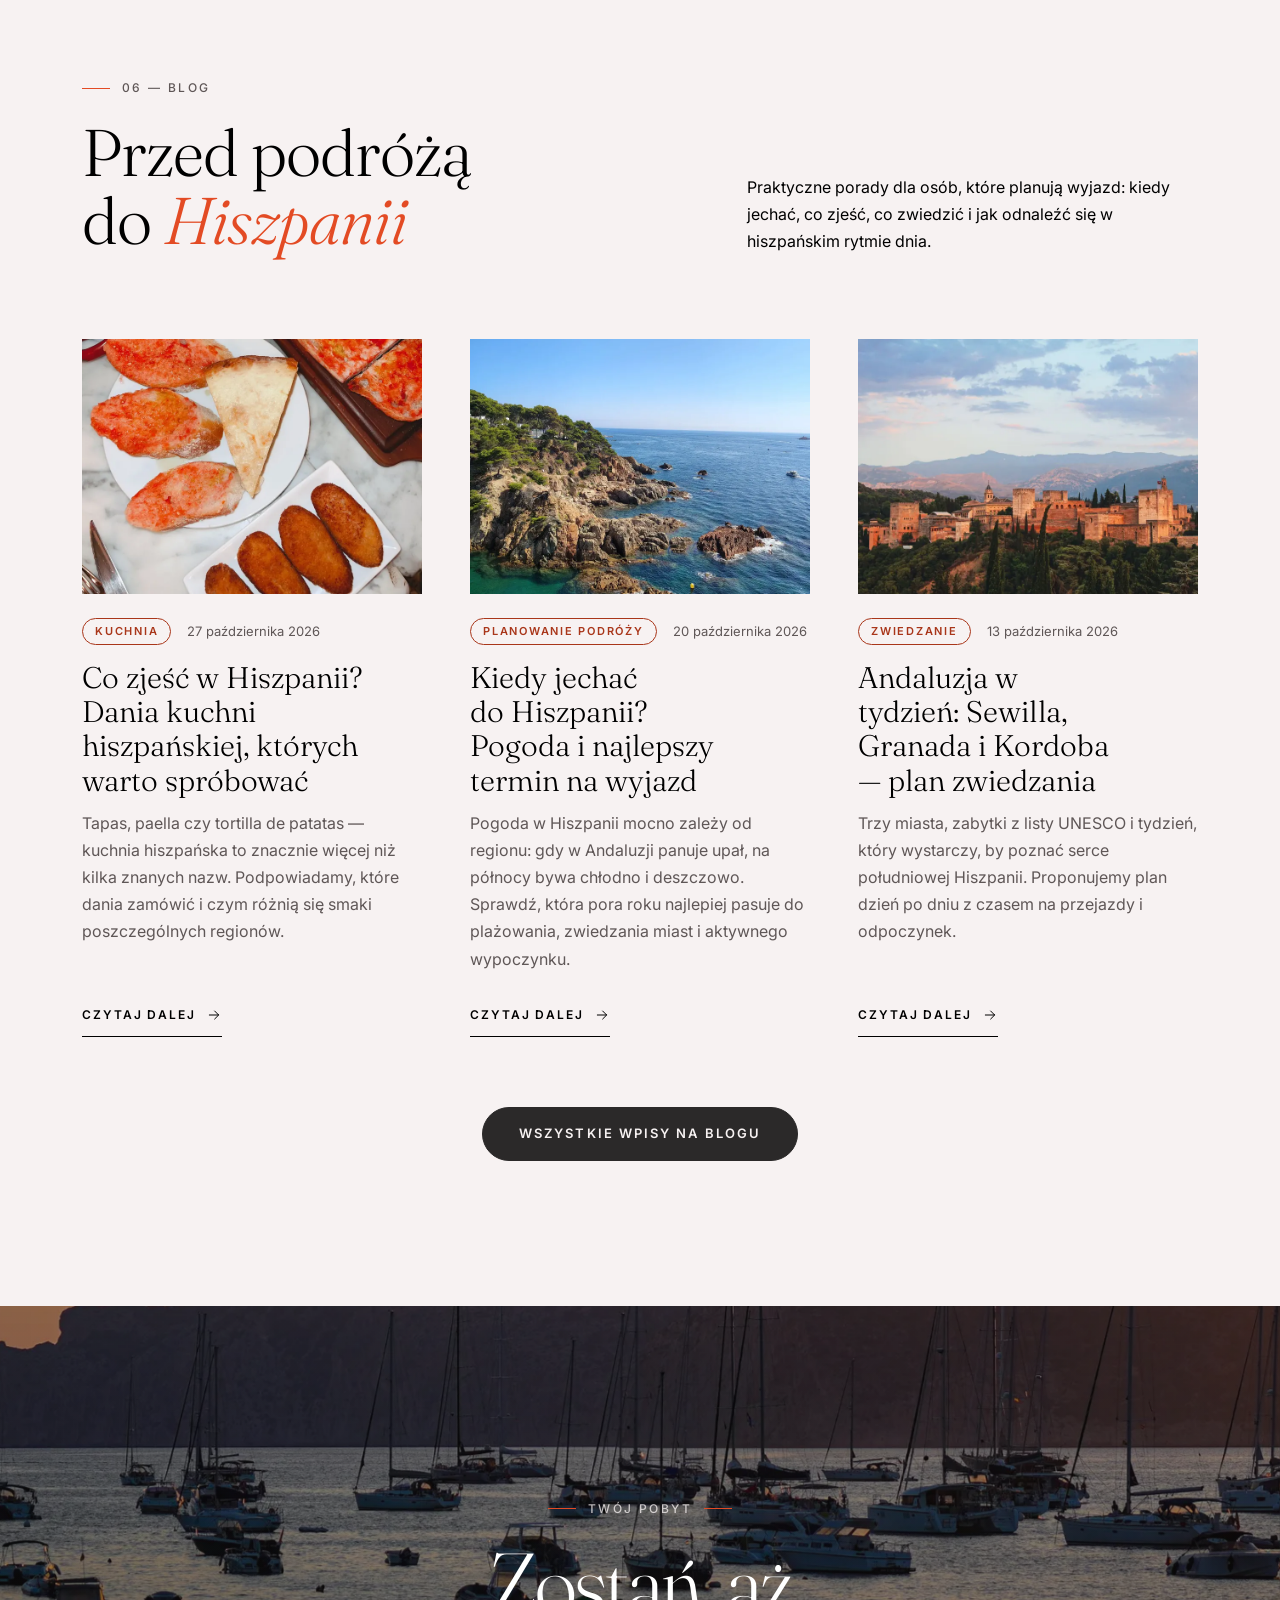
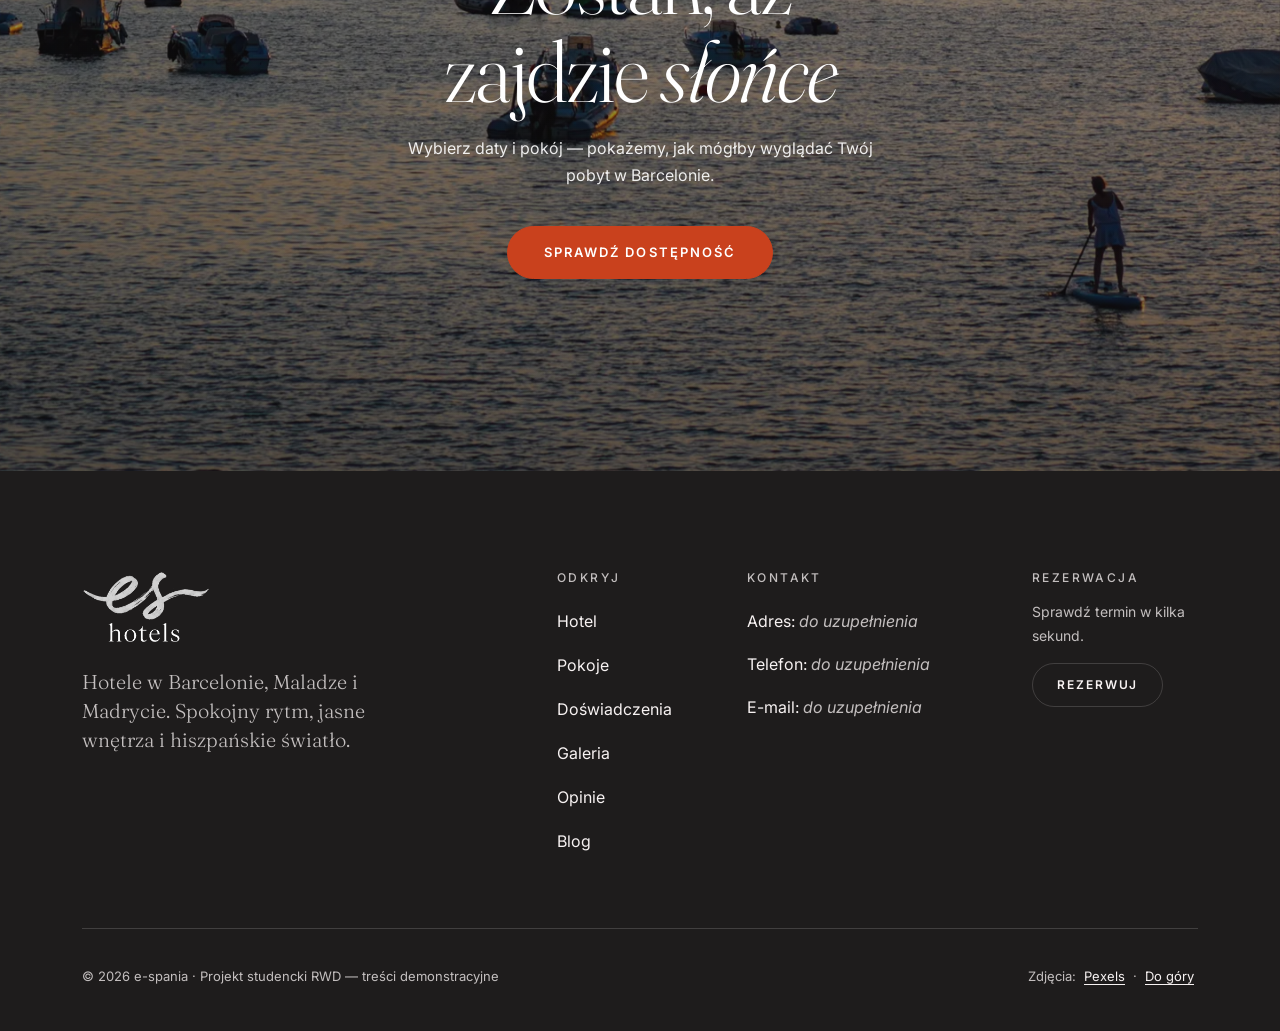
==== commit a147005a: "zredukowany kod po wdrożeniu bloga i miast" ====
--- a/site/index.html
+++ b/site/index.html
@@ -150,8 +150,8 @@
               <li class="nav-item"><a class="nav-link site-menu__link" href="#doswiadczenia">Doświadczenia</a></li>
               <li class="nav-item"><a class="nav-link site-menu__link" href="#galeria">Galeria</a></li>
               <li class="nav-item"><a class="nav-link site-menu__link" href="#opinie">Opinie</a></li>
-              <li class="nav-item"><a class="nav-link site-menu__link" href="blog.html">Blog</a></li>
               <li class="nav-item"><a class="nav-link site-menu__link" href="#kontakt">Kontakt</a></li>
+              <li class="nav-item"><a class="nav-link site-menu__link site-menu__link--featured" href="blog.html">Blog</a></li>
             </ul>
             <p class="site-menu__note d-lg-none">Barcelona · Malaga · Madryt — strona demonstracyjna</p>
           </div>
@@ -510,7 +510,7 @@
         <div class="row gy-4 gx-lg-5">
           <div class="col-md-4">
             <figure class="review" data-reveal>
-              <span class="review__tag">Przykład</span>
+              <span class="demo-tag review__tag">Przykład</span>
               <blockquote class="review__quote"><p>„Tu miejsce na krótką, zweryfikowaną opinię gościa — o atmosferze, obsłudze albo ulubionym momencie pobytu.”</p></blockquote>
               <figcaption class="review__source">
                 <span class="review__platform">Booking.com</span>
@@ -520,7 +520,7 @@
           </div>
           <div class="col-md-4">
             <figure class="review" data-reveal>
-              <span class="review__tag">Przykład</span>
+              <span class="demo-tag review__tag">Przykład</span>
               <blockquote class="review__quote"><p>„Miejsce na opinię z Google. Krótki cytat najlepiej oddaje charakter pobytu i pomaga podjąć decyzję.”</p></blockquote>
               <figcaption class="review__source">
                 <span class="review__platform">Google</span>
@@ -530,7 +530,7 @@
           </div>
           <div class="col-md-4">
             <figure class="review" data-reveal>
-              <span class="review__tag">Przykład</span>
+              <span class="demo-tag review__tag">Przykład</span>
               <blockquote class="review__quote"><p>„Miejsce na opinię z Tripadvisora. Po weryfikacji pojawi się tu imię gościa i data pobytu.”</p></blockquote>
               <figcaption class="review__source">
                 <span class="review__platform">Tripadvisor</span>
--- a/site/css/styles.css
+++ b/site/css/styles.css
@@ -50,7 +50,15 @@
   --color-line-on-image: rgba(255, 255, 255, 0.14);
   --color-error: #FF9C80;           /* obramowanie błędu na ciemnym tle */
   --color-error-text: #FFC9B8;      /* tekst błędu na ciemnym tle */
+  --color-error-on-light: #B3261E;  /* błąd formularza na jasnym tle (blog) */
   --focus-ring: var(--color-accent-strong);
+
+  /* Szkło (glassmorphism): pasek rezerwacji i przełącznik miast */
+  --glass-bg: rgba(30, 28, 28, 0.48);
+  --glass-bg-solid: rgba(43, 41, 41, 0.92);  /* gdy przeglądarka nie obsługuje backdrop-filter */
+  --glass-border: rgba(255, 255, 255, 0.2);
+  --glass-highlight: inset 0 1px 0 rgba(255, 255, 255, 0.1);
+  --glass-blur: blur(18px) saturate(140%);
 
   --font-heading: "Fraunces", Georgia, "Times New Roman", serif;
   --font-body: "Inter", system-ui, -apple-system, "Segoe UI", sans-serif;
@@ -273,6 +281,23 @@
   font-weight: 600;
 }
 
+/* Etykieta „Przykład” przy opiniach i komentarzach; --sm mieści się w wierszu z autorem */
+.demo-tag {
+  padding: 0.25rem 0.75rem;
+  border: 1px solid var(--color-line);
+  border-radius: var(--radius-pill);
+  font-size: 0.6875rem;
+  font-weight: 500;
+  letter-spacing: 0.16em;
+  text-transform: uppercase;
+  color: var(--color-muted);
+}
+
+.demo-tag--sm {
+  padding: 0.125rem 0.625rem;
+  letter-spacing: 0.14em;
+}
+
 /* 3.2 Ikony SVG (sprite w index.html) */
 .icon {
   width: 1.25rem;
@@ -704,6 +729,53 @@
   .site-menu__link[aria-current]::after {
     transform: scaleX(1);
     transform-origin: left;
+  }
+}
+
+/* Wyróżniony link „Blog” (ostatni w menu). Telefon: kursywa w kolorze akcentu — jak wyróżnione
+   słowa w nagłówkach sekcji. Podwójna klasa, żeby wygrać ze stanami hover i [aria-current]. */
+.site-menu__link.site-menu__link--featured {
+  font-style: italic;
+  color: var(--color-accent-on-dark) !important;   /* !important: tak samo jak w .site-menu__link */
+}
+
+.site-menu__link--featured::before {
+  color: var(--color-accent-on-dark);
+}
+
+/* Desktop: ta sama typografia co pozostałe linki (równa linia), wyróżnia go kolor akcentu
+   i cienka pionowa kreska oddzielająca od reszty menu. */
+@media (min-width: 992px) {
+  .site-menu__link.site-menu__link--featured {
+    --featured-gap: clamp(1rem, 2vw, 2.25rem);     /* taki sam odstęp jak między linkami */
+    padding-left: var(--featured-gap) !important;  /* !important: Bootstrap ustawia padding .nav-link */
+    font-style: normal;
+    font-weight: 600;
+  }
+
+  .site-menu__link.site-menu__link--featured::before {
+    content: "";
+    position: absolute;
+    left: 0;
+    top: 50%;
+    width: 1px;
+    height: 1rem;
+    background-color: rgba(255, 255, 255, 0.4);
+    transform: translateY(-50%);
+  }
+
+  /* Podkreślenie przy najechaniu zaczyna się za kreską */
+  .site-menu__link.site-menu__link--featured::after {
+    left: var(--featured-gap);
+  }
+
+  /* Na jasnym tle (po przewinięciu) ciemniejszy akcent — kontrast 6:1 */
+  .site-header.is-scrolled .site-menu__link.site-menu__link--featured {
+    color: var(--color-accent-hover) !important;
+  }
+
+  .site-header.is-scrolled .site-menu__link.site-menu__link--featured::before {
+    background-color: var(--color-line);
   }
 }
 
@@ -915,19 +987,25 @@
   text-align: left;
 }
 
+/* Szklany materiał — wspólny dla paska rezerwacji i przełącznika miast (sekcja 15) */
+.booking__bar,
+.city-switch__group {
+  border: 1px solid var(--glass-border);
+  background-color: var(--glass-bg);
+  -webkit-backdrop-filter: var(--glass-blur);
+  backdrop-filter: var(--glass-blur);
+}
+
+@supports not ((backdrop-filter: blur(1px)) or (-webkit-backdrop-filter: blur(1px))) {
+  .booking__bar,
+  .city-switch__group {
+    background-color: var(--glass-bg-solid);
+  }
+}
+
 .booking__bar {
-  border: 1px solid rgba(255, 255, 255, 0.2);
   border-radius: var(--radius-lg);
-  background-color: rgba(30, 28, 28, 0.48);
-  box-shadow: 0 1.5rem 4rem rgba(0, 0, 0, 0.2), inset 0 1px 0 rgba(255, 255, 255, 0.1);
-  -webkit-backdrop-filter: blur(18px) saturate(140%);
-  backdrop-filter: blur(18px) saturate(140%);
-}
-
-@supports not ((backdrop-filter: blur(1px)) or (-webkit-backdrop-filter: blur(1px))) {
-  .booking__bar {
-    background-color: rgba(43, 41, 41, 0.92);
-  }
+  box-shadow: 0 1.5rem 4rem rgba(0, 0, 0, 0.2), var(--glass-highlight);
 }
 
 .booking__field {
@@ -1601,14 +1679,6 @@
 .review__tag {
   align-self: flex-start;
   margin-bottom: 1.5rem;
-  padding: 0.25rem 0.75rem;
-  border: 1px solid var(--color-line);
-  border-radius: var(--radius-pill);
-  font-size: 0.6875rem;
-  font-weight: 500;
-  letter-spacing: 0.16em;
-  text-transform: uppercase;
-  color: var(--color-muted);
 }
 
 .review__quote {
@@ -2692,8 +2762,8 @@
 
 /* Wyszukiwarka: pole (form-control) i okrągły przycisk w jednej „pigułce” */
 .blog-search {
-  --bs-form-invalid-color: #B3261E;
-  --bs-form-invalid-border-color: #B3261E;
+  --bs-form-invalid-color: var(--color-error-on-light);
+  --bs-form-invalid-border-color: var(--color-error-on-light);
 }
 
 .blog-search__group {
@@ -2933,8 +3003,7 @@
   line-height: 1.8;
 }
 
-.post-content p,
-.post-content ul {
+.post-content p {
   margin-bottom: 1.25rem;
 }
 
@@ -2965,6 +3034,7 @@
 
 /* Wypunktowanie: krótkie akcentowe kreski zamiast kropek */
 .post-content ul {
+  margin-bottom: 1.25rem;
   padding: 0;
   list-style: none;
 }
@@ -3371,25 +3441,14 @@
   color: var(--color-muted);
 }
 
-.comment__tag {
-  padding: 0.125rem 0.625rem;
-  border: 1px solid var(--color-line);
-  border-radius: var(--radius-pill);
-  font-size: 0.6875rem;
-  font-weight: 500;
-  letter-spacing: 0.14em;
-  text-transform: uppercase;
-  color: var(--color-muted);
-}
-
 .comment__text {
   margin: 0;
 }
 
 /* Formularz komentarza (form-control Bootstrapa z własnym wyglądem) */
 .comment-form {
-  --bs-form-invalid-color: #B3261E;
-  --bs-form-invalid-border-color: #B3261E;
+  --bs-form-invalid-color: var(--color-error-on-light);
+  --bs-form-invalid-border-color: var(--color-error-on-light);
   margin-top: 3rem;
   padding: clamp(1.5rem, 1rem + 2vw, 2.5rem);
   background-color: var(--color-primary-deep);
@@ -3457,7 +3516,7 @@
 
 /* ---------- 15. Wybór lokalizacji (Barcelona, Malaga, Madryt) ---------- */
 /* Komponent Bootstrapa „przyciski-przełączniki” (input.btn-check + label.btn)
-   w wersji szklanej pigułki — ten sam materiał co pasek rezerwacji (sekcja 6). */
+   w wersji szklanej pigułki — tło, ramkę i rozmycie daje wspólna reguła szkła w sekcji 6.1. */
 .city-switch {
   display: flex;
   justify-content: center;
@@ -3470,18 +3529,8 @@
 .city-switch__group {
   gap: 0.125rem;
   padding: 0.25rem;
-  border: 1px solid rgba(255, 255, 255, 0.2);
   border-radius: var(--radius-pill);
-  background-color: rgba(30, 28, 28, 0.48);
-  box-shadow: 0 1rem 3rem rgba(0, 0, 0, 0.18), inset 0 1px 0 rgba(255, 255, 255, 0.1);
-  -webkit-backdrop-filter: blur(18px) saturate(140%);
-  backdrop-filter: blur(18px) saturate(140%);
-}
-
-@supports not ((backdrop-filter: blur(1px)) or (-webkit-backdrop-filter: blur(1px))) {
-  .city-switch__group {
-    background-color: rgba(43, 41, 41, 0.92);
-  }
+  box-shadow: 0 1rem 3rem rgba(0, 0, 0, 0.18), var(--glass-highlight);
 }
 
 .city-switch__icon {
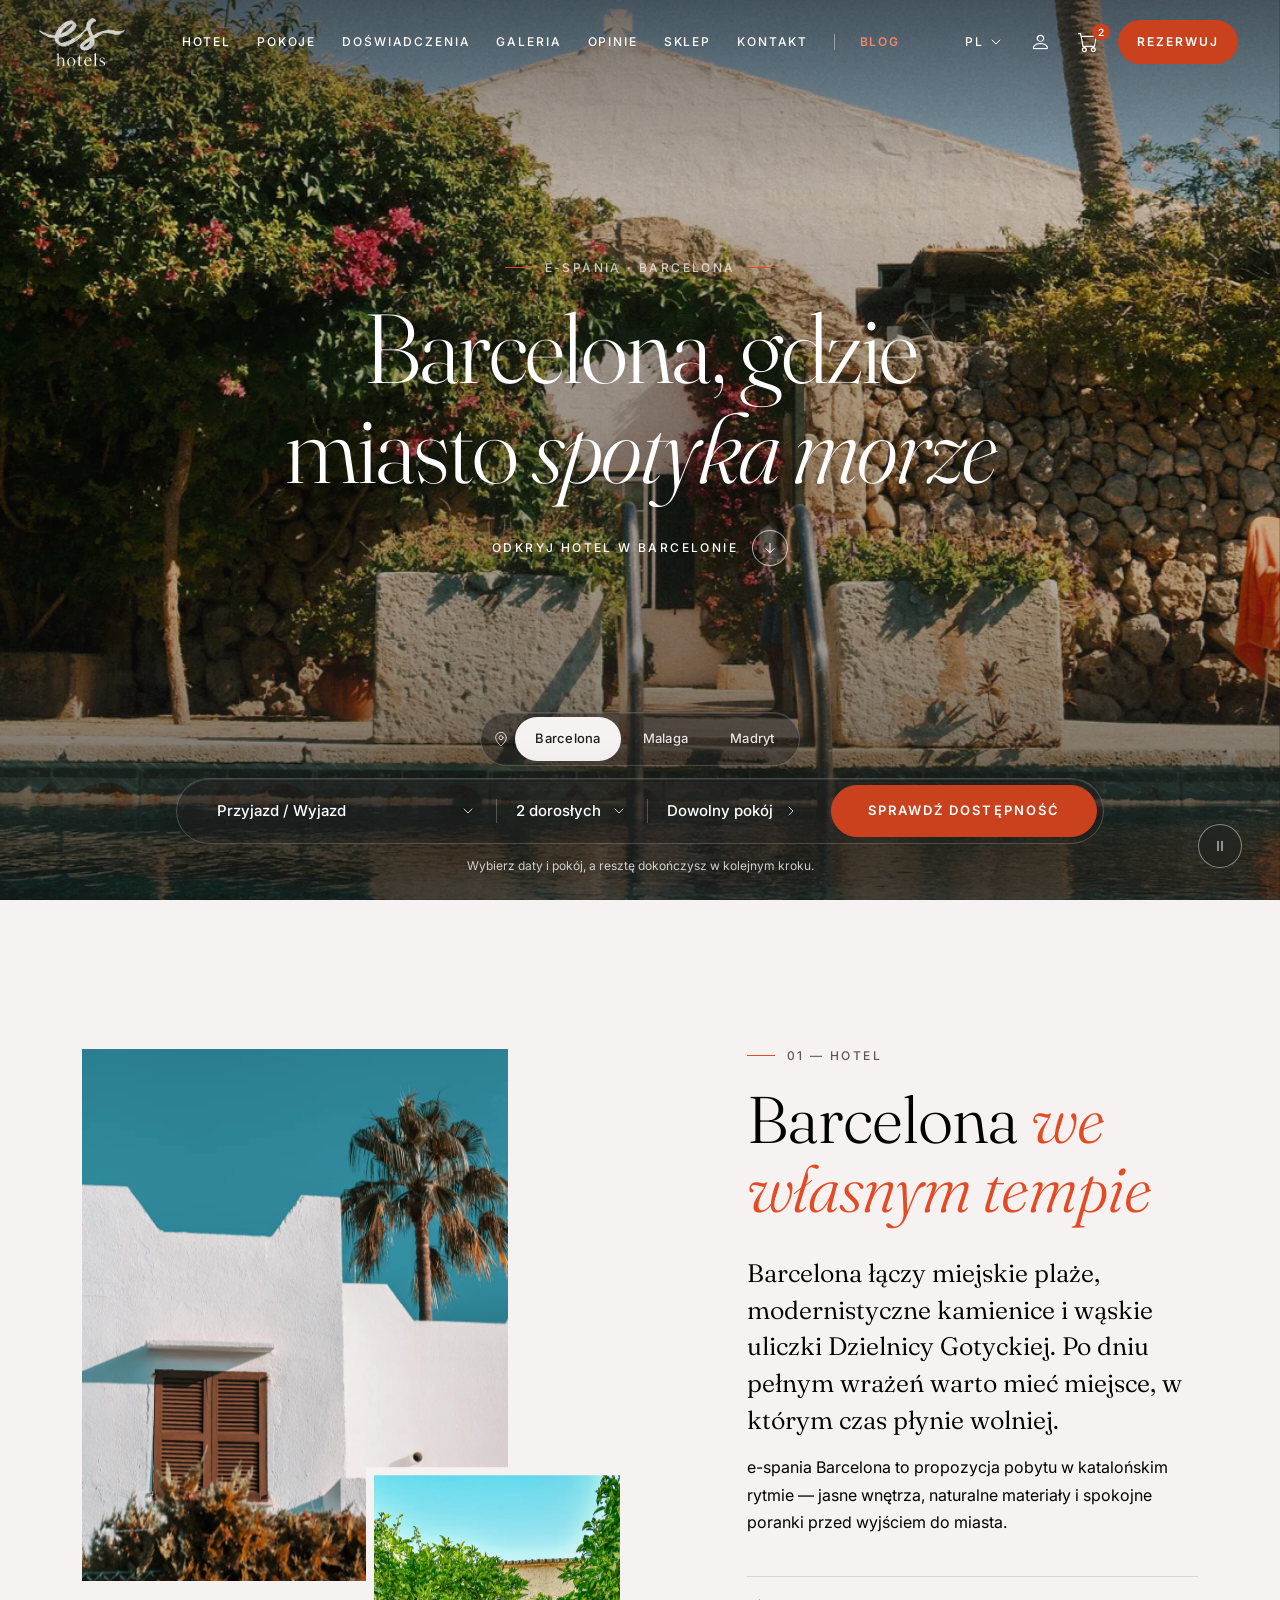
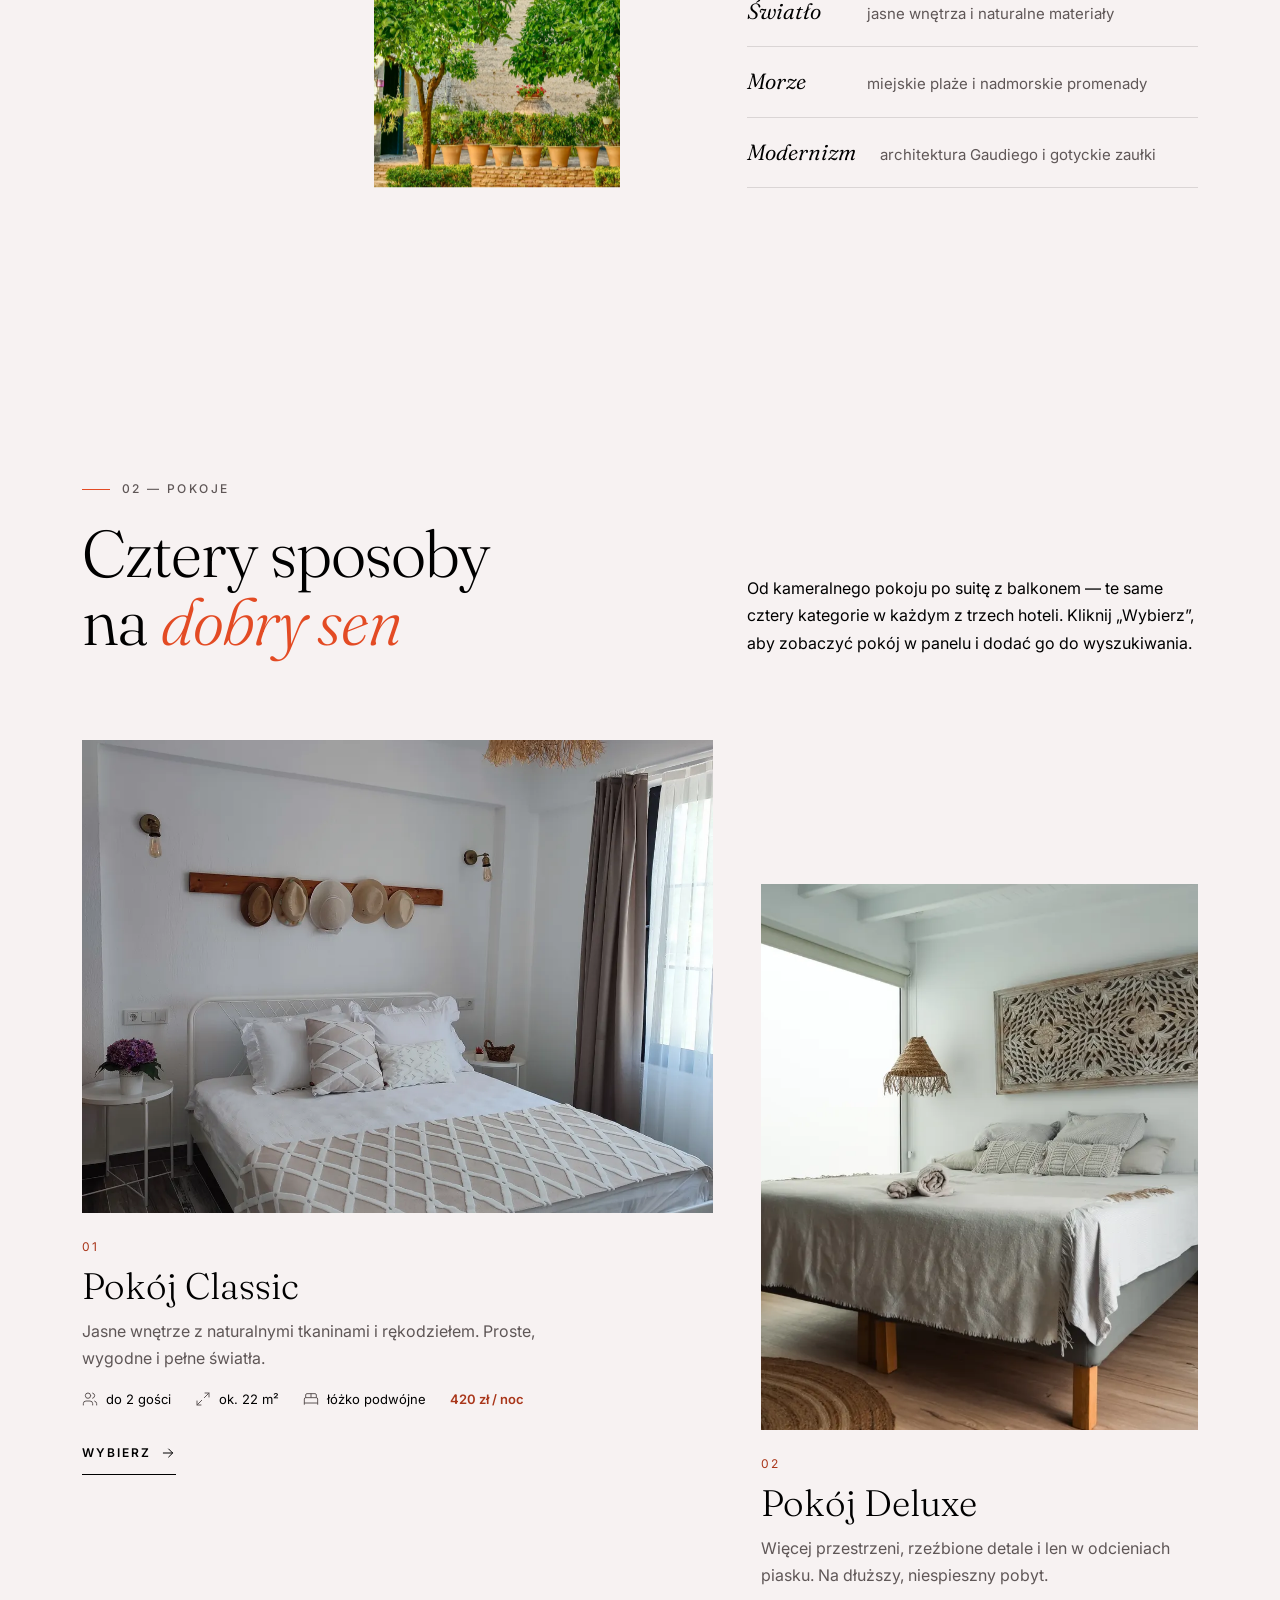
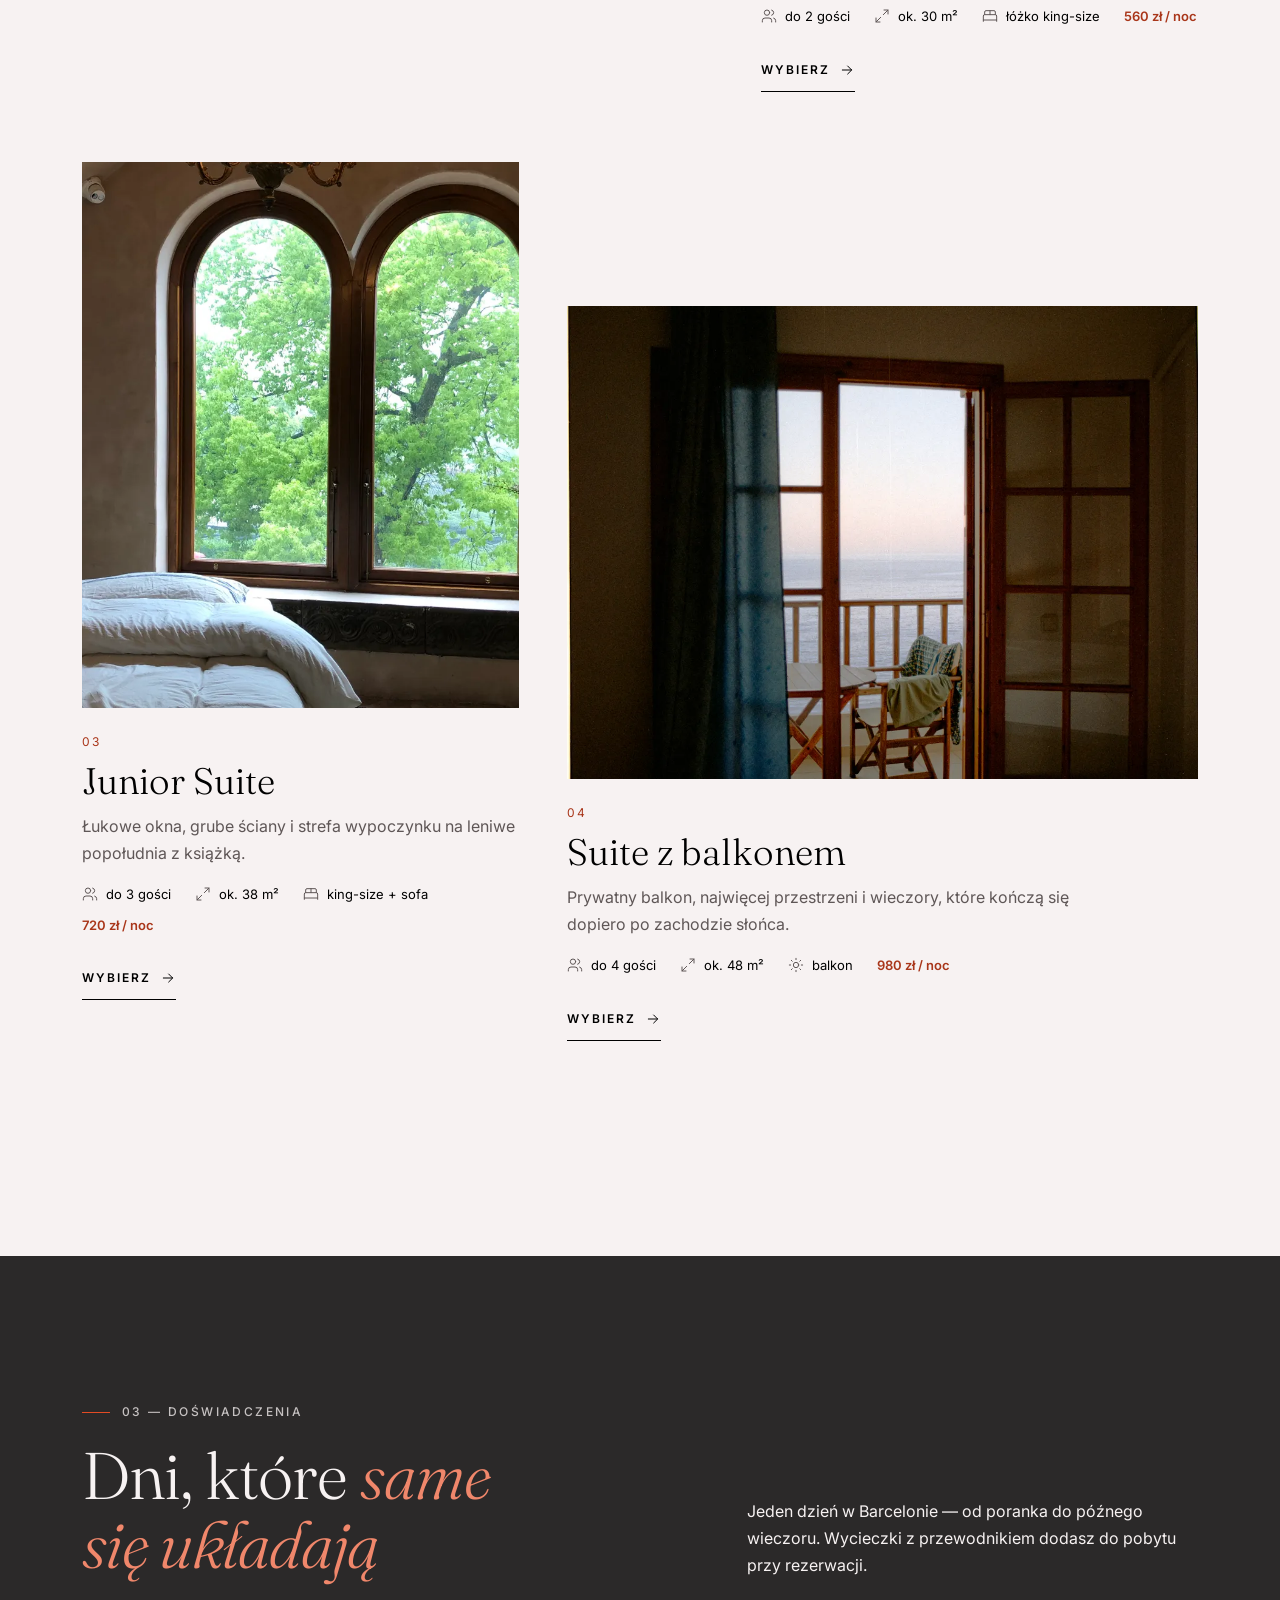
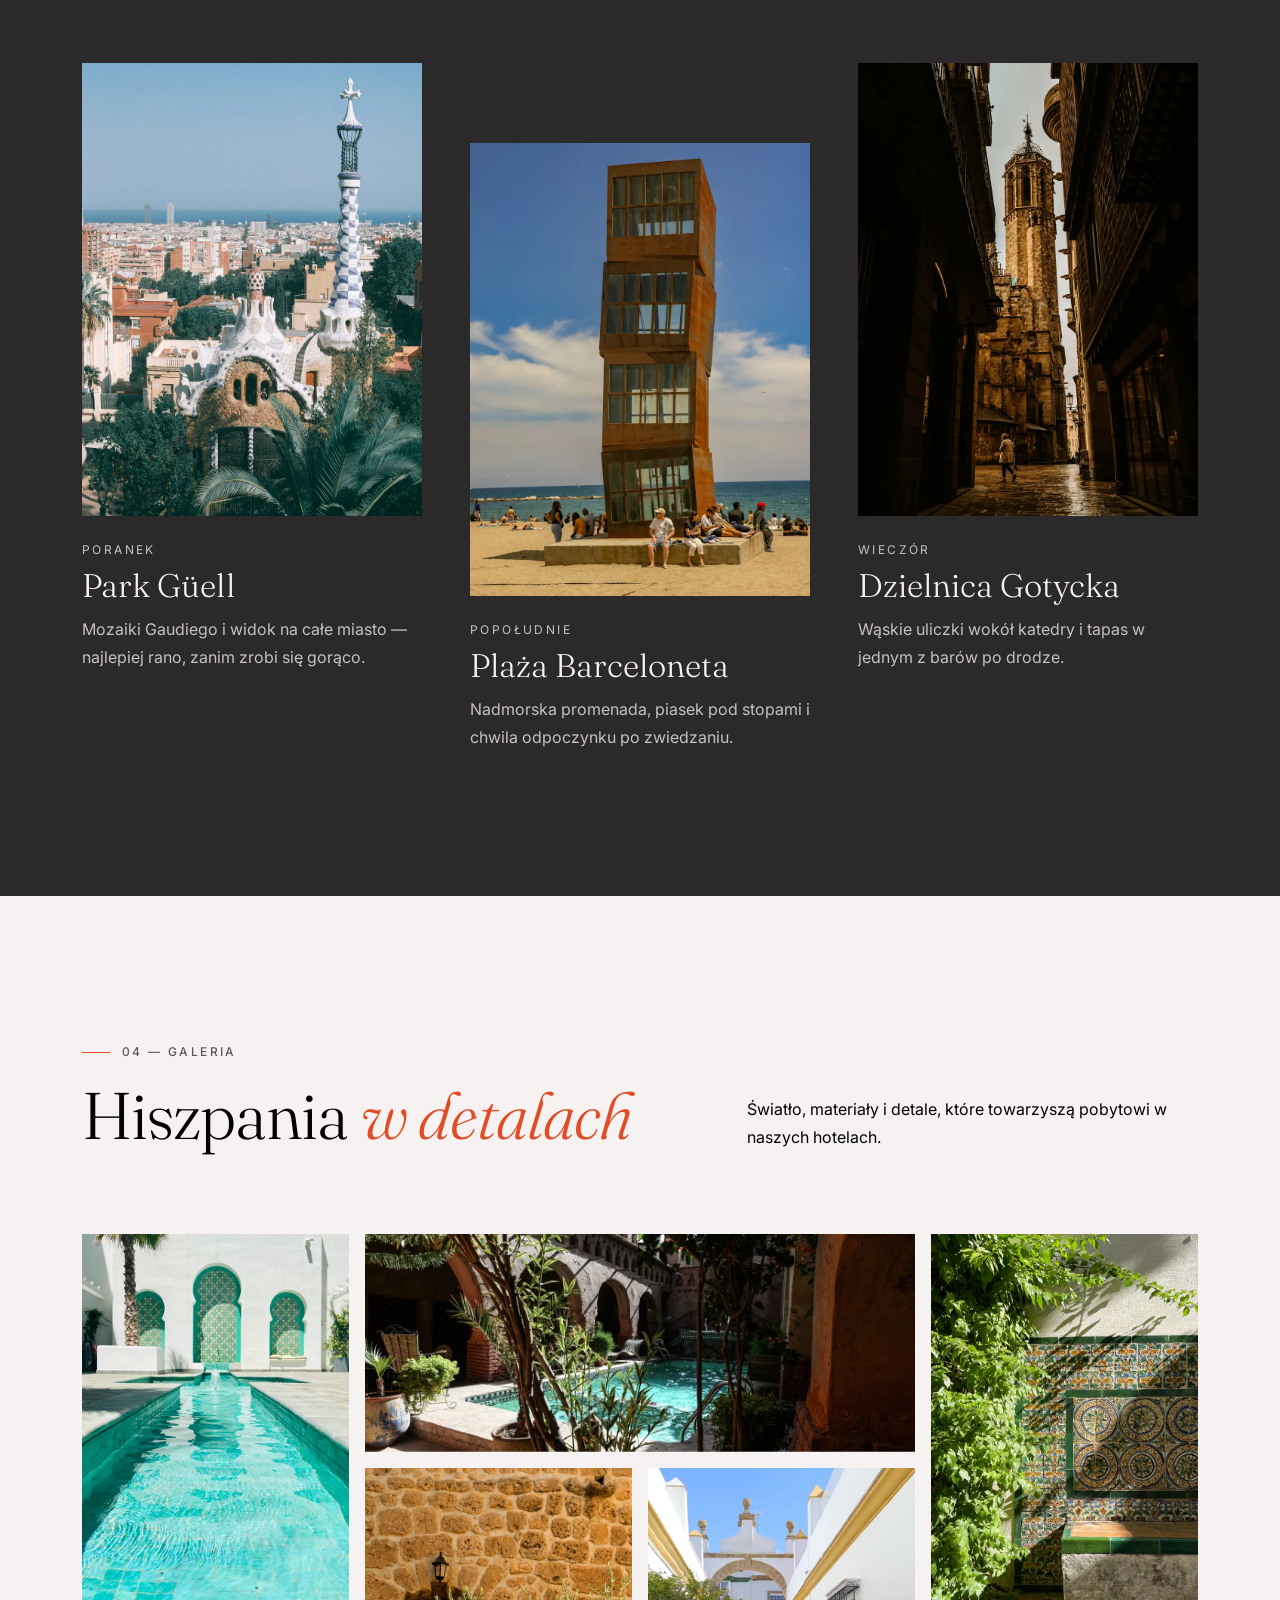
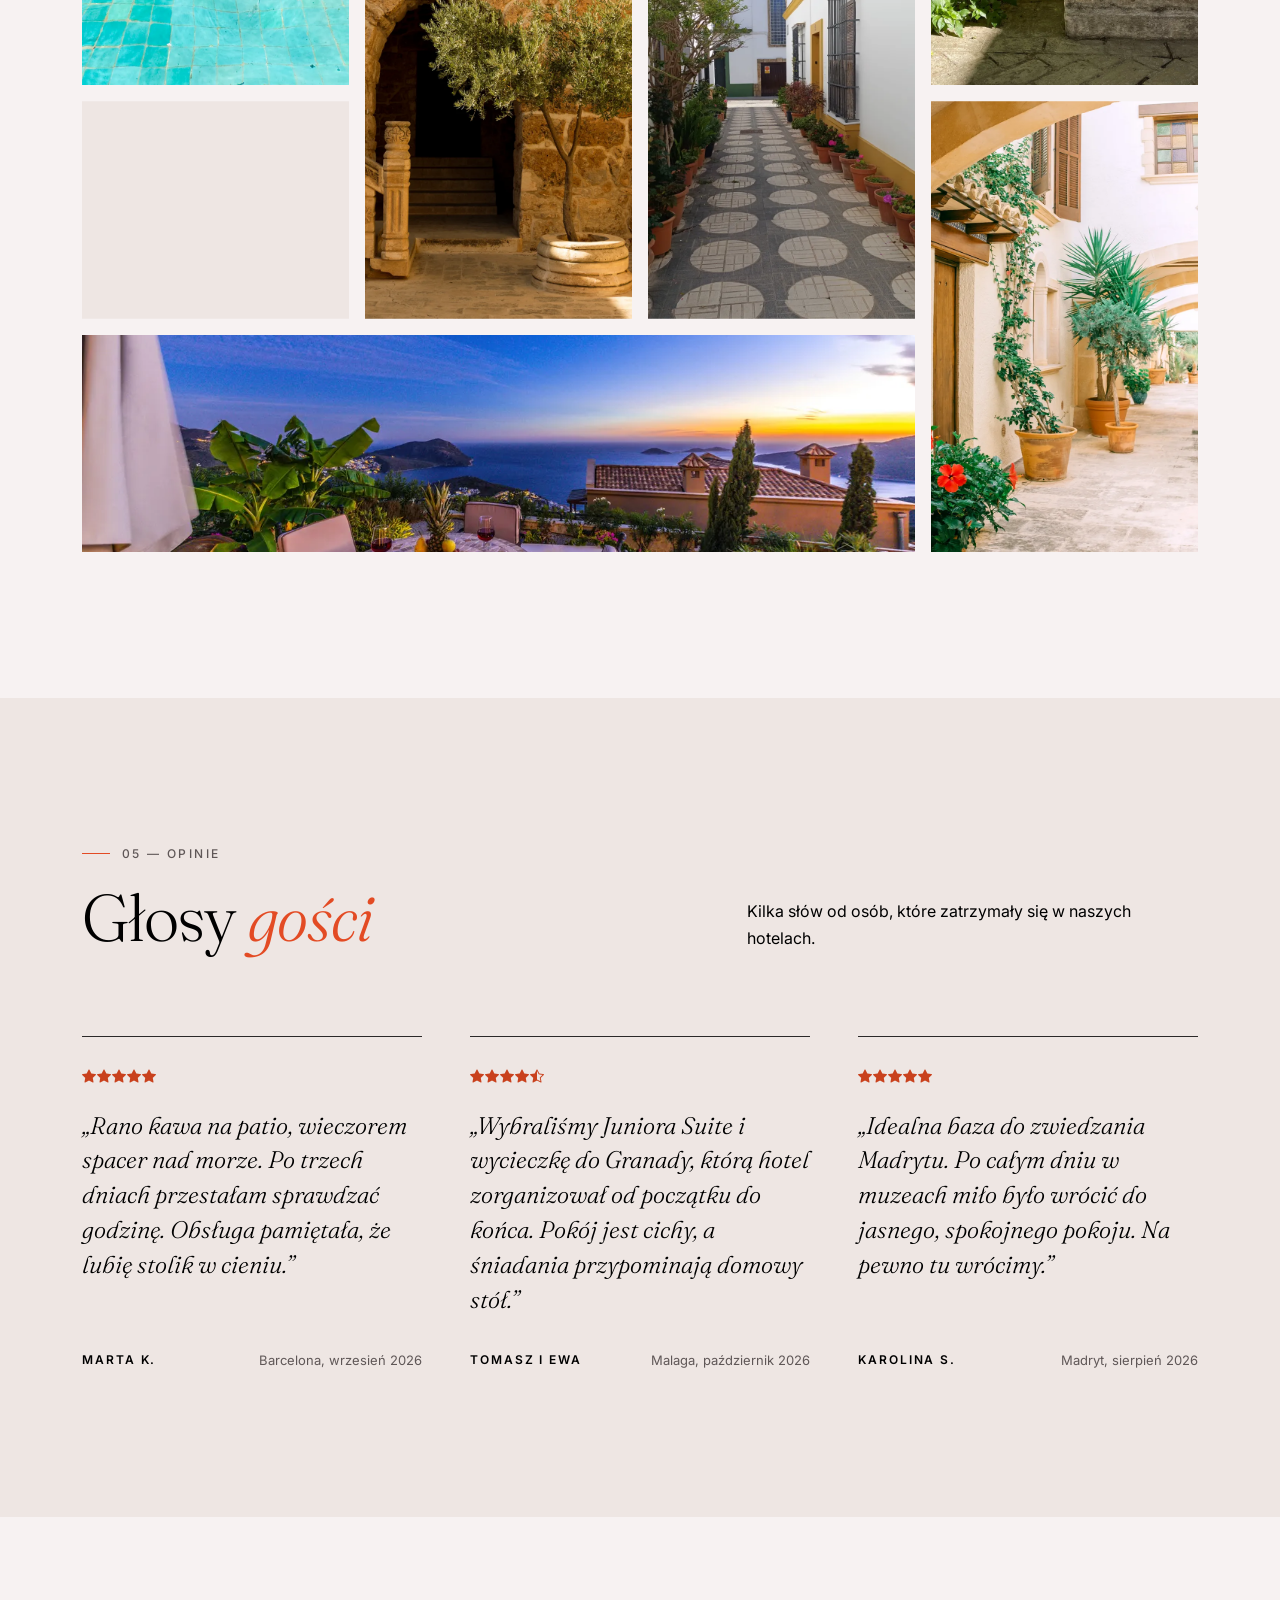
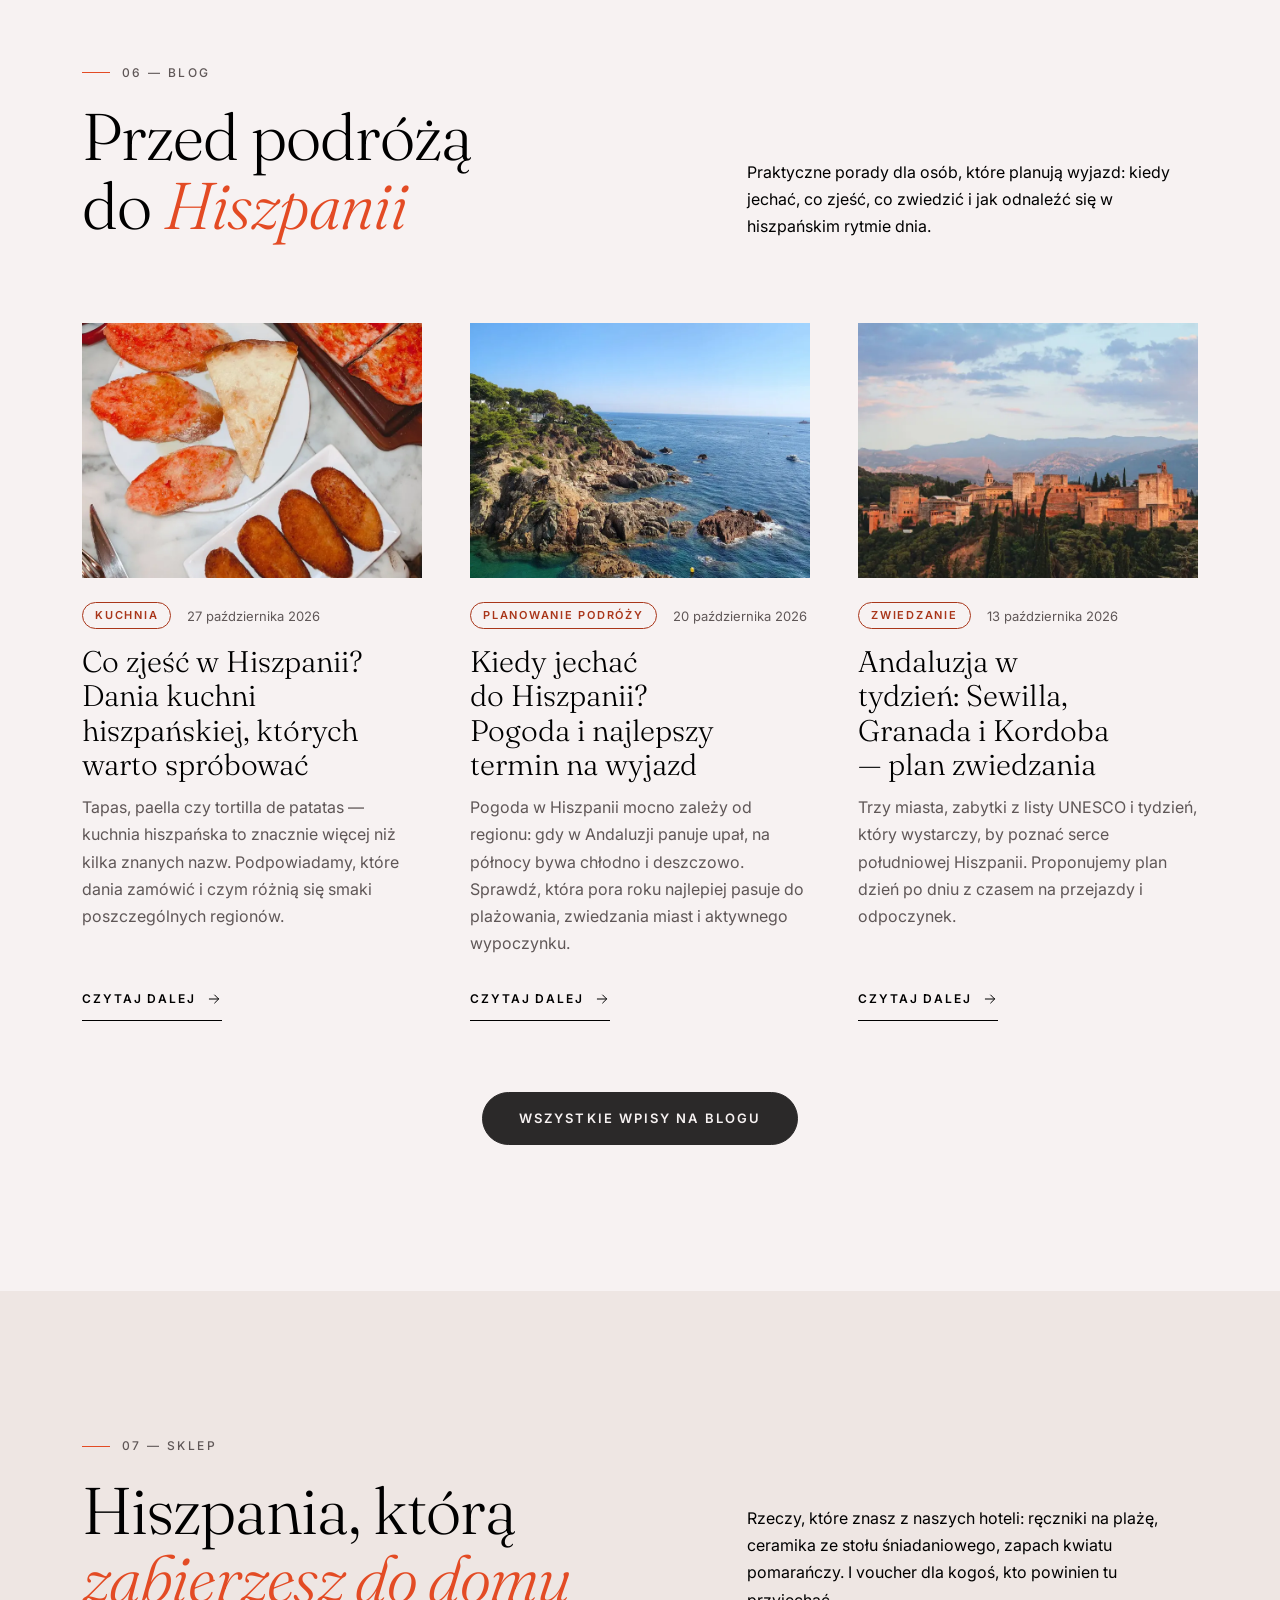
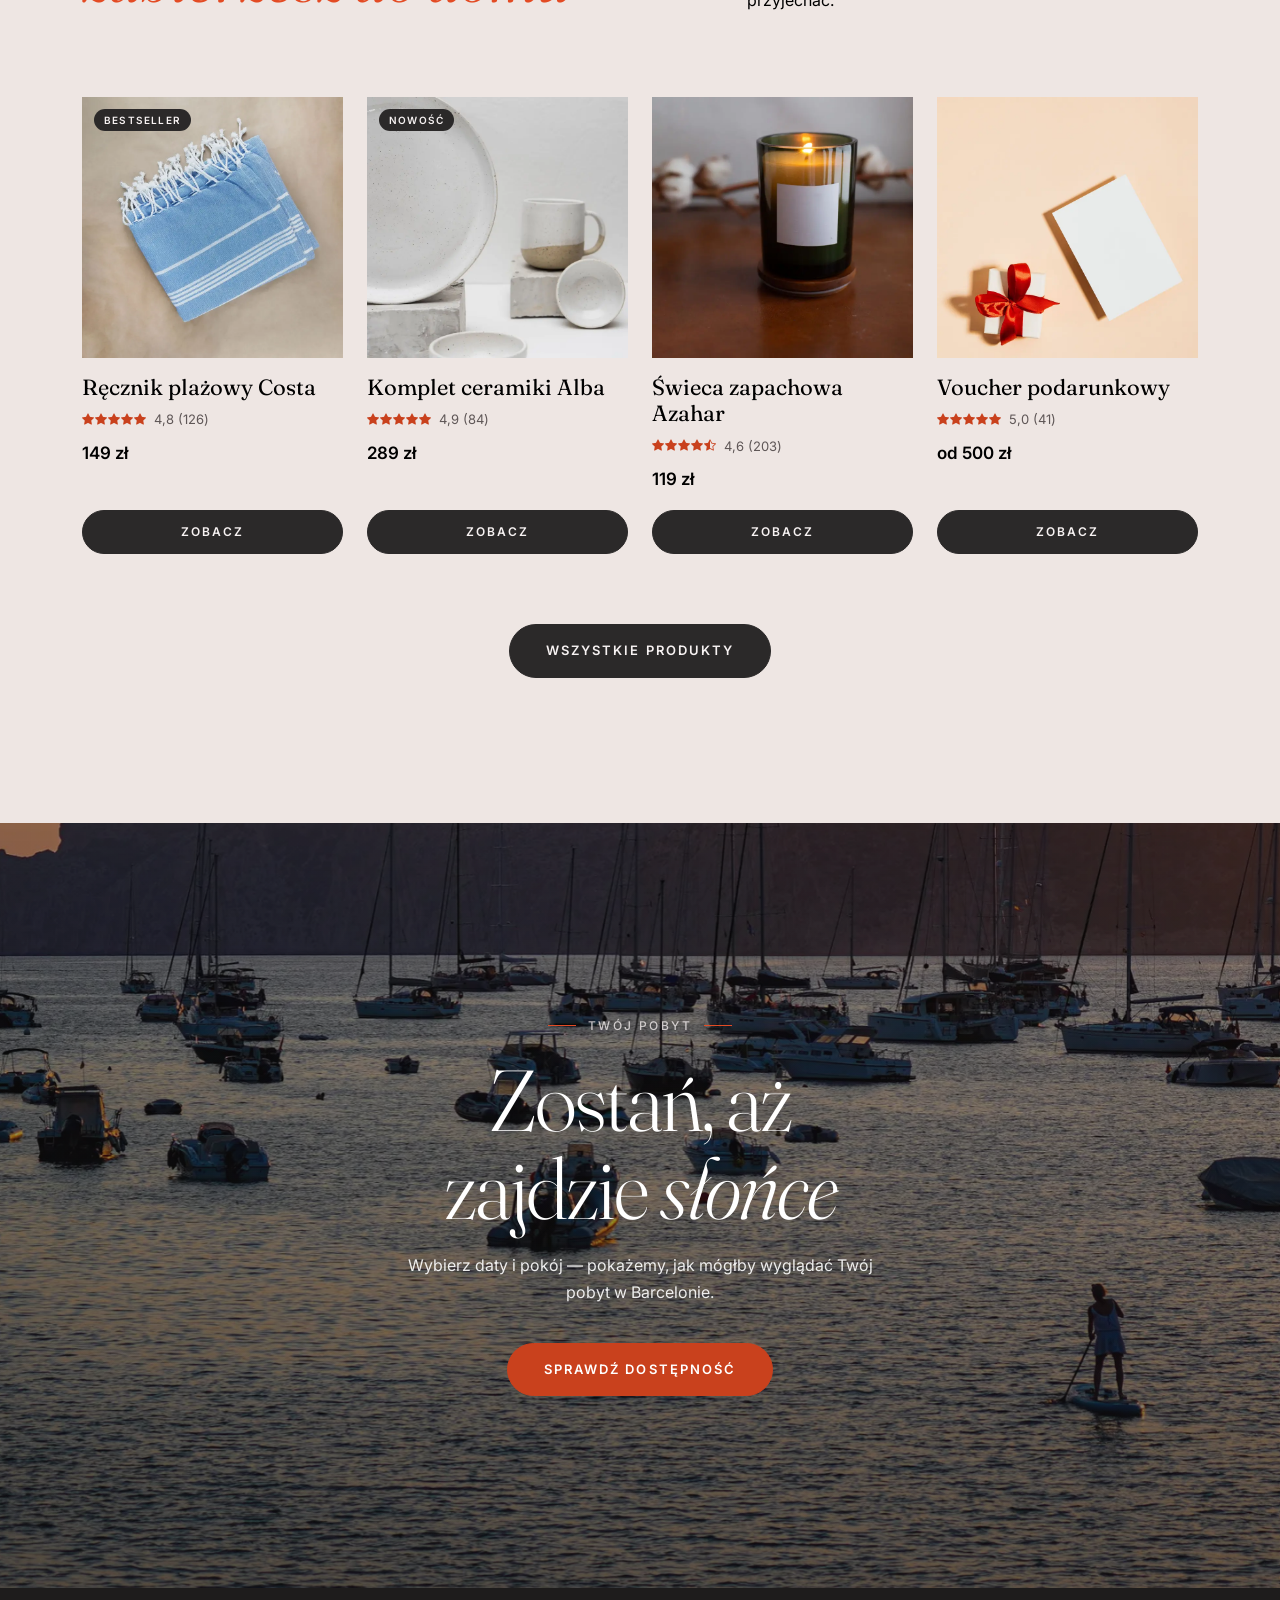
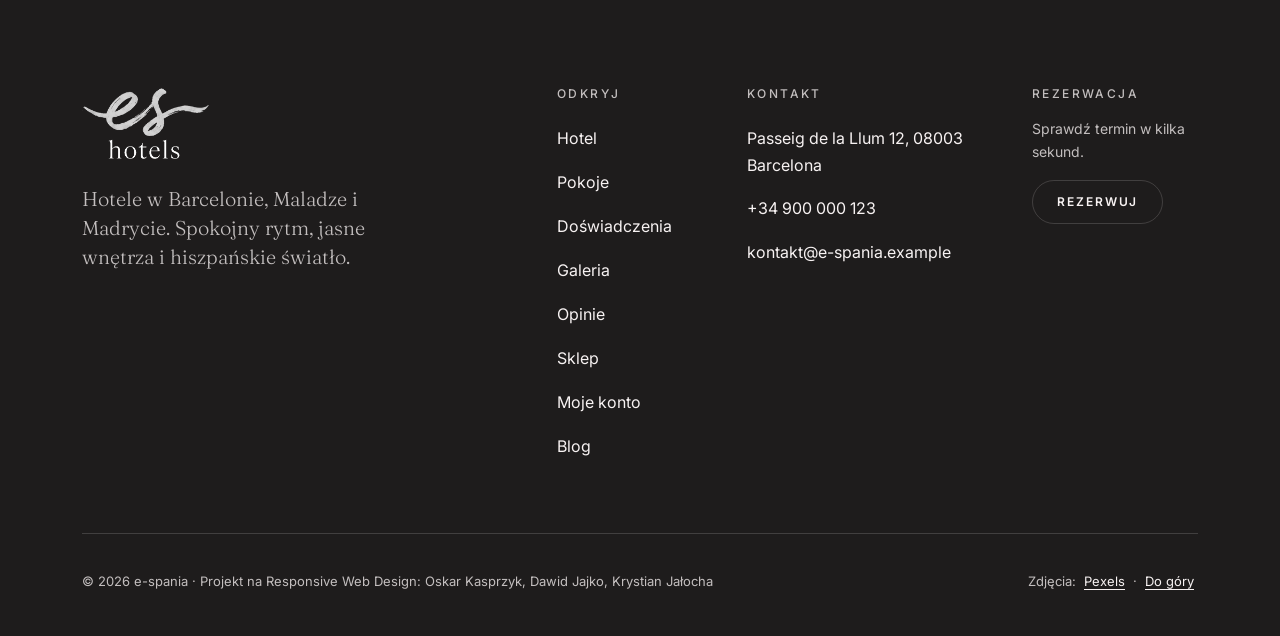
==== commit 5e23b744: "konwersja tj. system rezerwacji + sklep" ====
--- a/site/index.html
+++ b/site/index.html
@@ -29,6 +29,7 @@
   <link rel="preload" as="image" href="assets/images/hero-1280.webp" imagesrcset="assets/images/hero-1280.webp 1280w, assets/images/hero-1920.webp 1920w" imagesizes="100vw" media="(min-width: 768px)">
 
   <link href="https://cdn.jsdelivr.net/npm/bootstrap@5.3.3/dist/css/bootstrap.min.css" rel="stylesheet" integrity="sha384-QWTKZyjpPEjISv5WaRU9OFeRpok6YctnYmDr5pNlyT2bRjXh0JMhjY6hW+ALEwIH" crossorigin="anonymous">
+  <link rel="stylesheet" href="https://cdn.jsdelivr.net/npm/bootstrap-icons@1.13.2/font/bootstrap-icons.min.css" integrity="sha384-nWN3KqaaVcbEsCjLSV+2jMjh62Iny/+mN3srM8TZeM8N6aj7eDl5wwYggjAJ4/sJ" crossorigin="anonymous">
   <link rel="stylesheet" href="css/styles.css">
 
   <!-- Klasa "js" włącza animacje tylko wtedy, gdy JavaScript działa (bez JS treść jest od razu widoczna). -->
@@ -46,7 +47,7 @@
     } catch (e) { /* bez localStorage zawsze startuje Barcelona */ }
   </script>
 
-  <!-- Dane strukturalne: tylko informacje pewne (marka i miasta). Adresy, kontakt i oceny zostaną dodane po weryfikacji. -->
+  <!-- Dane strukturalne: marka i trzy hotele -->
   <script type="application/ld+json">
   {
     "@context": "https://schema.org",
@@ -95,7 +96,7 @@
   }
   </script>
 </head>
-<body>
+<body data-page="start">
   <a class="skip-link" href="#main">Przejdź do treści</a>
 
   <!-- Kurtyna przy pierwszym wejściu na stronę (animacja w CSS, raz na sesję) -->
@@ -117,7 +118,6 @@
     <symbol id="i-minus" viewBox="0 0 24 24"><path d="M5 12h14"/></symbol>
     <symbol id="i-plus" viewBox="0 0 24 24"><path d="M5 12h14M12 5v14"/></symbol>
     <symbol id="i-check" viewBox="0 0 24 24"><path d="M20 6 9 17l-5-5"/></symbol>
-    <symbol id="i-external" viewBox="0 0 24 24"><path d="M15 3h6v6M10 14 21 3M18 13v6a2 2 0 0 1-2 2H5a2 2 0 0 1-2-2V8a2 2 0 0 1 2-2h6"/></symbol>
     <symbol id="i-arrow-left" viewBox="0 0 24 24"><path d="M19 12H5M11 18l-6-6 6-6"/></symbol>
     <symbol id="i-arrow-down" viewBox="0 0 24 24"><path d="M12 5v14M6 13l6 6 6-6"/></symbol>
     <symbol id="i-pause" viewBox="0 0 24 24"><path d="M9 5v14M15 5v14"/></symbol>
@@ -128,7 +128,7 @@
 
   <!-- ===================== HEADER ===================== -->
   <header class="site-header fixed-top">
-    <nav class="navbar navbar-expand-lg site-nav" aria-label="Nawigacja główna">
+    <nav class="navbar navbar-expand-xl site-nav" aria-label="Nawigacja główna">
       <div class="container-fluid site-nav__inner">
         <a class="navbar-brand site-nav__brand" href="index.html" data-action="scroll-top" aria-label="e-spania — strona główna">
           <img class="site-nav__logo site-nav__logo--light" src="assets/logo/logo-light.png" alt="" width="479" height="270">
@@ -144,21 +144,29 @@
             </button>
           </div>
           <div class="offcanvas-body site-menu__body">
-            <ul class="navbar-nav site-menu__list mx-lg-auto">
+            <ul class="navbar-nav site-menu__list mx-xl-auto">
               <li class="nav-item"><a class="nav-link site-menu__link" href="#hotel">Hotel</a></li>
               <li class="nav-item"><a class="nav-link site-menu__link" href="#pokoje">Pokoje</a></li>
               <li class="nav-item"><a class="nav-link site-menu__link" href="#doswiadczenia">Doświadczenia</a></li>
               <li class="nav-item"><a class="nav-link site-menu__link" href="#galeria">Galeria</a></li>
               <li class="nav-item"><a class="nav-link site-menu__link" href="#opinie">Opinie</a></li>
+              <li class="nav-item"><a class="nav-link site-menu__link" href="sklep.html">Sklep</a></li>
               <li class="nav-item"><a class="nav-link site-menu__link" href="#kontakt">Kontakt</a></li>
               <li class="nav-item"><a class="nav-link site-menu__link site-menu__link--featured" href="blog.html">Blog</a></li>
             </ul>
-            <p class="site-menu__note d-lg-none">Barcelona · Malaga · Madryt — strona demonstracyjna</p>
+            <div class="site-menu__foot d-xl-none">
+              <div class="site-menu__langs d-sm-none" role="group" aria-label="Język strony">
+                <button class="btn lang-switch__item site-menu__lang" type="button" lang="pl" data-lang="pl" aria-current="true">PL</button>
+                <button class="btn lang-switch__item site-menu__lang" type="button" lang="en" data-lang="en" aria-label="English">EN</button>
+                <button class="btn lang-switch__item site-menu__lang" type="button" lang="es" data-lang="es" aria-label="Español">ES</button>
+              </div>
+              <p class="site-menu__note">Barcelona · Malaga · Madryt</p>
+            </div>
           </div>
         </div>
 
         <div class="site-nav__actions d-flex align-items-center">
-          <div class="dropdown lang-switch">
+          <div class="dropdown lang-switch d-none d-sm-block">
             <button class="btn lang-switch__toggle" type="button" data-bs-toggle="dropdown" aria-expanded="false" aria-label="PL — wybierz język strony">
               <span>PL</span>
               <svg class="icon icon--sm" aria-hidden="true"><use href="#i-chevron-down"/></svg>
@@ -169,6 +177,12 @@
               <li><button class="dropdown-item lang-switch__item" type="button" lang="es" data-lang="es">Español</button></li>
             </ul>
           </div>
+
+          <a class="icon-btn nav-icon" href="konto.html" aria-label="Konto użytkownika"><i class="bi bi-person" aria-hidden="true"></i></a>
+          <a class="icon-btn nav-icon" href="koszyk.html" aria-label="Koszyk, liczba produktów: 2">
+            <i class="bi bi-cart" aria-hidden="true"></i>
+            <span class="badge nav-badge" aria-hidden="true" data-cart-count>2</span>
+          </a>
 
           <a class="btn btn-accent btn-book" href="#rezerwacja" data-action="focus-booking">Rezerwuj</a>
 
@@ -288,7 +302,7 @@
               <button class="btn btn-accent booking__button" type="submit">Sprawdź dostępność</button>
             </div>
           </div>
-          <p class="booking__status" id="bookingStatus" aria-live="polite">Wersja demonstracyjna — formularz nie łączy się z systemem rezerwacji.</p>
+          <p class="booking__status" id="bookingStatus" aria-live="polite">Wybierz daty i pokój, a resztę dokończysz w kolejnym kroku.</p>
         </form>
       </div>
 
@@ -306,7 +320,7 @@
             <p class="eyebrow" data-reveal>01 — Hotel</p>
             <h2 class="section-title" id="about-title" data-reveal data-split data-city="aboutTitle">Barcelona <em>we własnym tempie</em></h2>
             <p class="lead-text" data-reveal data-city="aboutLead">Barcelona łączy miejskie plaże, modernistyczne kamienice i wąskie uliczki Dzielnicy Gotyckiej. Po dniu pełnym wrażeń warto mieć miejsce, w którym czas płynie wolniej.</p>
-            <p data-reveal data-city="aboutText">e-spania Barcelona to propozycja pobytu w katalońskim rytmie — jasne wnętrza, naturalne materiały i spokojne poranki przed wyjściem do miasta. Ten opis ma charakter demonstracyjny i zostanie zastąpiony właściwą prezentacją hotelu.</p>
+            <p data-reveal data-city="aboutText">e-spania Barcelona to propozycja pobytu w katalońskim rytmie — jasne wnętrza, naturalne materiały i spokojne poranki przed wyjściem do miasta.</p>
             <ul class="principles" data-reveal data-city="principles">
               <li class="principles__item"><span class="principles__name">Światło</span><span class="principles__text">jasne wnętrza i naturalne materiały</span></li>
               <li class="principles__item"><span class="principles__name">Morze</span><span class="principles__text">miejskie plaże i nadmorskie promenady</span></li>
@@ -337,7 +351,6 @@
           </div>
           <div class="col-lg-5">
             <p class="mb-0" data-reveal>Od kameralnego pokoju po suitę z balkonem — te same cztery kategorie w każdym z trzech hoteli. Kliknij „Wybierz”, aby zobaczyć pokój w panelu i dodać go do wyszukiwania.</p>
-            <p class="demo-note" data-reveal>Nazwy, metraże i wyposażenie pokoi są przykładowe.</p>
           </div>
         </div>
 
@@ -355,6 +368,7 @@
                   <li><svg class="icon icon--sm" aria-hidden="true"><use href="#i-users"/></svg>do 2 gości</li>
                   <li><svg class="icon icon--sm" aria-hidden="true"><use href="#i-area"/></svg>ok. 22 m²</li>
                   <li><svg class="icon icon--sm" aria-hidden="true"><use href="#i-bed"/></svg>łóżko podwójne</li>
+                  <li class="room-meta__price">420 zł / noc</li>
                 </ul>
                 <button class="btn link-arrow" type="button" data-open-room="classic">Wybierz <span class="visually-hidden">pokój Classic</span><svg class="icon icon--sm" aria-hidden="true"><use href="#i-arrow"/></svg></button>
               </div>
@@ -373,6 +387,7 @@
                   <li><svg class="icon icon--sm" aria-hidden="true"><use href="#i-users"/></svg>do 2 gości</li>
                   <li><svg class="icon icon--sm" aria-hidden="true"><use href="#i-area"/></svg>ok. 30 m²</li>
                   <li><svg class="icon icon--sm" aria-hidden="true"><use href="#i-bed"/></svg>łóżko king-size</li>
+                  <li class="room-meta__price">560 zł / noc</li>
                 </ul>
                 <button class="btn link-arrow" type="button" data-open-room="deluxe">Wybierz <span class="visually-hidden">pokój Deluxe</span><svg class="icon icon--sm" aria-hidden="true"><use href="#i-arrow"/></svg></button>
               </div>
@@ -391,6 +406,7 @@
                   <li><svg class="icon icon--sm" aria-hidden="true"><use href="#i-users"/></svg>do 3 gości</li>
                   <li><svg class="icon icon--sm" aria-hidden="true"><use href="#i-area"/></svg>ok. 38 m²</li>
                   <li><svg class="icon icon--sm" aria-hidden="true"><use href="#i-bed"/></svg>king-size + sofa</li>
+                  <li class="room-meta__price">720 zł / noc</li>
                 </ul>
                 <button class="btn link-arrow" type="button" data-open-room="junior">Wybierz <span class="visually-hidden">Junior Suite</span><svg class="icon icon--sm" aria-hidden="true"><use href="#i-arrow"/></svg></button>
               </div>
@@ -409,6 +425,7 @@
                   <li><svg class="icon icon--sm" aria-hidden="true"><use href="#i-users"/></svg>do 4 gości</li>
                   <li><svg class="icon icon--sm" aria-hidden="true"><use href="#i-area"/></svg>ok. 48 m²</li>
                   <li><svg class="icon icon--sm" aria-hidden="true"><use href="#i-view"/></svg>balkon</li>
+                  <li class="room-meta__price">980 zł / noc</li>
                 </ul>
                 <button class="btn link-arrow" type="button" data-open-room="suite">Wybierz <span class="visually-hidden">Suite z balkonem</span><svg class="icon icon--sm" aria-hidden="true"><use href="#i-arrow"/></svg></button>
               </div>
@@ -427,8 +444,7 @@
             <h2 class="section-title" id="experiences-title" data-reveal data-split>Dni, które <em>same się układają</em></h2>
           </div>
           <div class="col-lg-5">
-            <p class="mb-0" data-reveal data-city="experiencesIntro">Jeden dzień w Barcelonie — od poranka do późnego wieczoru. Szczegółowa oferta hotelu pojawi się w kolejnych etapach projektu.</p>
-            <p class="demo-note demo-note--light" data-reveal>Opisy mają charakter demonstracyjny, zdjęcia są poglądowe.</p>
+            <p class="mb-0" data-reveal data-city="experiencesIntro">Jeden dzień w Barcelonie — od poranka do późnego wieczoru. Wycieczki z przewodnikiem dodasz do pobytu przy rezerwacji.</p>
           </div>
         </div>
 
@@ -477,7 +493,7 @@
             <h2 class="section-title" id="gallery-title" data-reveal data-split>Hiszpania <em>w detalach</em></h2>
           </div>
           <div class="col-lg-5">
-            <p class="demo-note mb-0" data-reveal>Zdjęcia poglądowe z serwisu Pexels — nie przedstawiają hoteli e-spania.</p>
+            <p class="mb-0" data-reveal>Światło, materiały i detale, które towarzyszą pobytowi w naszych hotelach.</p>
           </div>
         </div>
 
@@ -503,38 +519,38 @@
             <h2 class="section-title" id="reviews-title" data-reveal data-split>Głosy <em>gości</em></h2>
           </div>
           <div class="col-lg-5">
-            <p class="demo-banner mb-0" data-reveal><strong>Przykładowe treści.</strong> Poniższe wpisy są demonstracyjne i nie są prawdziwymi opiniami. Zweryfikowane recenzje oraz linki do profilu hotelu zostaną dodane później.</p>
+            <p class="mb-0" data-reveal>Kilka słów od osób, które zatrzymały się w naszych hotelach.</p>
           </div>
         </div>
 
         <div class="row gy-4 gx-lg-5">
           <div class="col-md-4">
             <figure class="review" data-reveal>
-              <span class="demo-tag review__tag">Przykład</span>
-              <blockquote class="review__quote"><p>„Tu miejsce na krótką, zweryfikowaną opinię gościa — o atmosferze, obsłudze albo ulubionym momencie pobytu.”</p></blockquote>
+              <p class="review__stars"><span class="product-rating__stars" aria-hidden="true"><i class="bi bi-star-fill"></i><i class="bi bi-star-fill"></i><i class="bi bi-star-fill"></i><i class="bi bi-star-fill"></i><i class="bi bi-star-fill"></i></span><span class="visually-hidden">Ocena 5 na 5</span></p>
+              <blockquote class="review__quote"><p>„Rano kawa na patio, wieczorem spacer nad morze. Po trzech dniach przestałam sprawdzać godzinę. Obsługa pamiętała, że lubię stolik w cieniu.”</p></blockquote>
               <figcaption class="review__source">
-                <span class="review__platform">Booking.com</span>
-                <a class="review__link" href="https://www.booking.com/" target="_blank" rel="noopener">Strona platformy<span class="visually-hidden"> Booking.com (otwiera się w nowej karcie)</span><svg class="icon icon--sm" aria-hidden="true"><use href="#i-external"/></svg></a>
+                <span class="review__platform">Marta K.</span>
+                <span class="review__stay">Barcelona, wrzesień 2026</span>
               </figcaption>
             </figure>
           </div>
           <div class="col-md-4">
             <figure class="review" data-reveal>
-              <span class="demo-tag review__tag">Przykład</span>
-              <blockquote class="review__quote"><p>„Miejsce na opinię z Google. Krótki cytat najlepiej oddaje charakter pobytu i pomaga podjąć decyzję.”</p></blockquote>
+              <p class="review__stars"><span class="product-rating__stars" aria-hidden="true"><i class="bi bi-star-fill"></i><i class="bi bi-star-fill"></i><i class="bi bi-star-fill"></i><i class="bi bi-star-fill"></i><i class="bi bi-star-half"></i></span><span class="visually-hidden">Ocena 4,5 na 5</span></p>
+              <blockquote class="review__quote"><p>„Wybraliśmy Juniora Suite i wycieczkę do Granady, którą hotel zorganizował od początku do końca. Pokój jest cichy, a śniadania przypominają domowy stół.”</p></blockquote>
               <figcaption class="review__source">
-                <span class="review__platform">Google</span>
-                <a class="review__link" href="https://www.google.com/maps" target="_blank" rel="noopener">Strona platformy<span class="visually-hidden"> Google Maps (otwiera się w nowej karcie)</span><svg class="icon icon--sm" aria-hidden="true"><use href="#i-external"/></svg></a>
+                <span class="review__platform">Tomasz i Ewa</span>
+                <span class="review__stay">Malaga, październik 2026</span>
               </figcaption>
             </figure>
           </div>
           <div class="col-md-4">
             <figure class="review" data-reveal>
-              <span class="demo-tag review__tag">Przykład</span>
-              <blockquote class="review__quote"><p>„Miejsce na opinię z Tripadvisora. Po weryfikacji pojawi się tu imię gościa i data pobytu.”</p></blockquote>
+              <p class="review__stars"><span class="product-rating__stars" aria-hidden="true"><i class="bi bi-star-fill"></i><i class="bi bi-star-fill"></i><i class="bi bi-star-fill"></i><i class="bi bi-star-fill"></i><i class="bi bi-star-fill"></i></span><span class="visually-hidden">Ocena 5 na 5</span></p>
+              <blockquote class="review__quote"><p>„Idealna baza do zwiedzania Madrytu. Po całym dniu w muzeach miło było wrócić do jasnego, spokojnego pokoju. Na pewno tu wrócimy.”</p></blockquote>
               <figcaption class="review__source">
-                <span class="review__platform">Tripadvisor</span>
-                <a class="review__link" href="https://www.tripadvisor.com/" target="_blank" rel="noopener">Strona platformy<span class="visually-hidden"> Tripadvisor (otwiera się w nowej karcie)</span><svg class="icon icon--sm" aria-hidden="true"><use href="#i-external"/></svg></a>
+                <span class="review__platform">Karolina S.</span>
+                <span class="review__stay">Madryt, sierpień 2026</span>
               </figcaption>
             </figure>
           </div>
@@ -608,6 +624,94 @@
 
         <div class="d-flex justify-content-center blog-teaser__more" data-reveal>
           <a class="btn btn-ink btn-lg-pill" href="blog.html">Wszystkie wpisy na blogu</a>
+        </div>
+      </div>
+    </section>
+
+    <!-- ===================== SKLEP — wyróżnione produkty ===================== -->
+    <section class="section section--soft shop-teaser" id="sklep" aria-labelledby="shop-title">
+      <div class="container">
+        <div class="row align-items-end gy-4 section-head">
+          <div class="col-lg-7">
+            <p class="eyebrow" data-reveal>07 — Sklep</p>
+            <h2 class="section-title" id="shop-title" data-reveal data-split>Hiszpania, którą <em>zabierzesz do domu</em></h2>
+          </div>
+          <div class="col-lg-5">
+            <p class="mb-0" data-reveal>Rzeczy, które znasz z naszych hoteli: ręczniki na plażę, ceramika ze stołu śniadaniowego, zapach kwiatu pomarańczy. I voucher dla kogoś, kto powinien tu przyjechać.</p>
+          </div>
+        </div>
+
+        <div class="row gy-5 gx-3 gx-lg-4">
+          <div class="col-6 col-lg-3">
+            <article class="card product-card" data-reveal>
+              <figure class="product-card__media media-frame">
+                <img src="assets/images/sklep/recznik-costa-800.webp" width="800" height="800" loading="lazy" decoding="async" alt="Złożony niebieski ręcznik w białe paski, zakończony frędzlami">
+                <span class="badge product-badge">Bestseller</span>
+              </figure>
+              <div class="card-body product-card__body">
+                <h3 class="card-title product-card__title"><a href="produkt.html?id=costa">Ręcznik plażowy Costa</a></h3>
+                <p class="product-rating">
+                  <span class="product-rating__stars" aria-hidden="true"><i class="bi bi-star-fill"></i><i class="bi bi-star-fill"></i><i class="bi bi-star-fill"></i><i class="bi bi-star-fill"></i><i class="bi bi-star-fill"></i></span>
+                  <span><span class="visually-hidden">Ocena </span>4,8<span class="visually-hidden"> na 5</span> (126<span class="visually-hidden"> opinii</span>)</span>
+                </p>
+                <p class="product-price">149 zł</p>
+                <a class="btn btn-ink product-card__cta" href="produkt.html?id=costa">Zobacz<span class="visually-hidden">: Ręcznik plażowy Costa</span></a>
+              </div>
+            </article>
+          </div>
+          <div class="col-6 col-lg-3">
+            <article class="card product-card" data-reveal>
+              <figure class="product-card__media media-frame">
+                <img src="assets/images/sklep/ceramika-alba-800.webp" width="800" height="800" loading="lazy" decoding="async" alt="Biała ceramika z drobnymi kropkami: talerz, kubek i miseczka">
+                <span class="badge product-badge">Nowość</span>
+              </figure>
+              <div class="card-body product-card__body">
+                <h3 class="card-title product-card__title"><a href="produkt.html?id=alba">Komplet ceramiki Alba</a></h3>
+                <p class="product-rating">
+                  <span class="product-rating__stars" aria-hidden="true"><i class="bi bi-star-fill"></i><i class="bi bi-star-fill"></i><i class="bi bi-star-fill"></i><i class="bi bi-star-fill"></i><i class="bi bi-star-fill"></i></span>
+                  <span><span class="visually-hidden">Ocena </span>4,9<span class="visually-hidden"> na 5</span> (84<span class="visually-hidden"> opinie</span>)</span>
+                </p>
+                <p class="product-price">289 zł</p>
+                <a class="btn btn-ink product-card__cta" href="produkt.html?id=alba">Zobacz<span class="visually-hidden">: Komplet ceramiki Alba</span></a>
+              </div>
+            </article>
+          </div>
+          <div class="col-6 col-lg-3">
+            <article class="card product-card" data-reveal>
+              <figure class="product-card__media media-frame">
+                <img src="assets/images/sklep/swieca-azahar-800.webp" width="800" height="800" loading="lazy" decoding="async" alt="Zapalona świeca w szkle z butelkowej zieleni, obok gałązka bawełny">
+              </figure>
+              <div class="card-body product-card__body">
+                <h3 class="card-title product-card__title"><a href="produkt.html?id=azahar">Świeca zapachowa Azahar</a></h3>
+                <p class="product-rating">
+                  <span class="product-rating__stars" aria-hidden="true"><i class="bi bi-star-fill"></i><i class="bi bi-star-fill"></i><i class="bi bi-star-fill"></i><i class="bi bi-star-fill"></i><i class="bi bi-star-half"></i></span>
+                  <span><span class="visually-hidden">Ocena </span>4,6<span class="visually-hidden"> na 5</span> (203<span class="visually-hidden"> opinie</span>)</span>
+                </p>
+                <p class="product-price">119 zł</p>
+                <a class="btn btn-ink product-card__cta" href="produkt.html?id=azahar">Zobacz<span class="visually-hidden">: Świeca zapachowa Azahar</span></a>
+              </div>
+            </article>
+          </div>
+          <div class="col-6 col-lg-3">
+            <article class="card product-card" data-reveal>
+              <figure class="product-card__media media-frame">
+                <img src="assets/images/sklep/voucher-800.webp" width="800" height="800" loading="lazy" decoding="async" alt="Biała karta podarunkowa i małe pudełko z czerwoną kokardą na jasnym tle">
+              </figure>
+              <div class="card-body product-card__body">
+                <h3 class="card-title product-card__title"><a href="produkt.html?id=voucher">Voucher podarunkowy</a></h3>
+                <p class="product-rating">
+                  <span class="product-rating__stars" aria-hidden="true"><i class="bi bi-star-fill"></i><i class="bi bi-star-fill"></i><i class="bi bi-star-fill"></i><i class="bi bi-star-fill"></i><i class="bi bi-star-fill"></i></span>
+                  <span><span class="visually-hidden">Ocena </span>5,0<span class="visually-hidden"> na 5</span> (41<span class="visually-hidden"> opinii</span>)</span>
+                </p>
+                <p class="product-price">od 500 zł</p>
+                <a class="btn btn-ink product-card__cta" href="produkt.html?id=voucher">Zobacz<span class="visually-hidden">: Voucher podarunkowy</span></a>
+              </div>
+            </article>
+          </div>
+        </div>
+
+        <div class="d-flex justify-content-center shop-teaser__more" data-reveal>
+          <a class="btn btn-ink btn-lg-pill" href="sklep.html">Wszystkie produkty</a>
         </div>
       </div>
     </section>
@@ -644,15 +748,17 @@
             <li><a href="#doswiadczenia">Doświadczenia</a></li>
             <li><a href="#galeria">Galeria</a></li>
             <li><a href="#opinie">Opinie</a></li>
+            <li><a href="sklep.html">Sklep</a></li>
+            <li><a href="konto.html">Moje konto</a></li>
             <li><a href="blog.html">Blog</a></li>
           </ul>
         </div>
         <div class="col-6 col-md-4 col-lg-3">
           <h2 class="site-footer__heading">Kontakt</h2>
           <address class="site-footer__list site-footer__address">
-            <span>Adres: <em>do uzupełnienia</em></span>
-            <span>Telefon: <em>do uzupełnienia</em></span>
-            <span>E-mail: <em>do uzupełnienia</em></span>
+            <span>Passeig de la Llum 12, 08003 Barcelona</span>
+            <a href="tel:+34900000123">+34&nbsp;900&nbsp;000&nbsp;123</a>
+            <a href="mailto:kontakt@e-spania.example">kontakt@e-spania.example</a>
           </address>
         </div>
         <div class="col-md-4 col-lg-2">
@@ -662,7 +768,7 @@
         </div>
       </div>
       <div class="site-footer__bottom d-flex flex-column flex-md-row justify-content-between align-items-md-center gap-3">
-        <p class="mb-0">© 2026 e-spania · Projekt studencki RWD — treści demonstracyjne</p>
+        <p class="mb-0">© 2026 e-spania · Projekt na Responsive Web Design: Oskar Kasprzyk, Dawid Jajko, Krystian Jałocha</p>
         <p class="mb-0">Zdjęcia: <a href="https://www.pexels.com/" target="_blank" rel="noopener">Pexels<span class="visually-hidden"> (otwiera się w nowej karcie)</span></a> · <a href="index.html" data-action="scroll-top">Do góry</a></p>
       </div>
     </div>
@@ -685,7 +791,7 @@
       <div class="row g-0 h-100">
         <div class="col-lg-5 room-panel__list-col">
           <ul class="room-list" id="roomList"><!-- uzupełniane przez JS na podstawie sekcji #pokoje --></ul>
-          <p class="demo-note room-panel__note">Dostępność i dane pokoi są demonstracyjne. Wybór pokoju nie jest rezerwacją.</p>
+          <p class="side-note room-panel__note">Cena za pokój za noc. Dodatki i wycieczki wybierzesz w następnym kroku.</p>
         </div>
         <div class="col-lg-7 d-none d-lg-block room-panel__preview-col">
           <figure class="room-preview">
@@ -730,5 +836,7 @@
 
   <script src="https://cdn.jsdelivr.net/npm/bootstrap@5.3.3/dist/js/bootstrap.bundle.min.js" integrity="sha384-YvpcrYf0tY3lHB60NNkmXc5s9fDVZLESaAA55NDzOxhy9GkcIdslK1eN7N6jIeHz" crossorigin="anonymous" defer></script>
   <script src="js/main.js" defer></script>
+  <script src="js/shop-data.js" defer></script>
+  <script src="js/shop.js" defer></script>
 </body>
 </html>
--- a/site/css/styles.css
+++ b/site/css/styles.css
@@ -1,5 +1,5 @@
 /* =========================================================
-   e-spania — wspólny arkusz stylów (strona główna i blog)
+   e-spania — wspólny arkusz stylów (strona główna, blog, sklep, konto)
 
    Mobile first: style bazowe są dla telefonu, media queries
    (min-width) rozbudowują układ na większych ekranach.
@@ -26,6 +26,10 @@
        14.6 Artykuł  14.7 Stopka artykułu (tagi, udostępnianie, autor)
        14.8 Nawigacja między wpisami i komentarze  14.9 Ograniczenie ruchu w module bloga
    15. Wybór lokalizacji (Barcelona, Malaga, Madryt — przełącznik nad paskiem rezerwacji)
+   16. Moduł e-commerce
+       16.1 Ikony w nagłówku  16.2 Karta produktu  16.3 Nagłówek podstrony bez zdjęcia  16.4 Katalog i filtry
+       16.5 Strona produktu  16.6 Formularze i karty opcji  16.7 Koszyk  16.8 Podsumowanie
+       16.9 Płatność  16.10 Konto
    ========================================================= */
 
 /* ---------- 1. Zmienne (design tokens) ---------- */
@@ -245,8 +249,8 @@
   line-height: 1.45;
 }
 
-/* Oznaczenia treści demonstracyjnych */
-.demo-note {
+/* Krótka uwaga pod treścią (kropka w kolorze akcentu) */
+.side-note {
   display: flex;
   align-items: baseline;
   gap: 0.5rem;
@@ -255,7 +259,7 @@
   color: var(--color-muted);
 }
 
-.demo-note::before {
+.side-note::before {
   content: "";
   width: 0.375rem;
   height: 0.375rem;
@@ -263,39 +267,6 @@
   border-radius: 50%;
   background: var(--color-accent);
   transform: translateY(-0.1em);
-}
-
-.demo-note--light {
-  color: var(--color-on-dark-muted);
-}
-
-.demo-banner {
-  padding-left: 1rem;
-  border-left: 2px solid var(--color-accent);
-  font-size: 0.875rem;
-  color: var(--color-muted);
-}
-
-.demo-banner strong {
-  color: var(--color-text);
-  font-weight: 600;
-}
-
-/* Etykieta „Przykład” przy opiniach i komentarzach; --sm mieści się w wierszu z autorem */
-.demo-tag {
-  padding: 0.25rem 0.75rem;
-  border: 1px solid var(--color-line);
-  border-radius: var(--radius-pill);
-  font-size: 0.6875rem;
-  font-weight: 500;
-  letter-spacing: 0.16em;
-  text-transform: uppercase;
-  color: var(--color-muted);
-}
-
-.demo-tag--sm {
-  padding: 0.125rem 0.625rem;
-  letter-spacing: 0.14em;
 }
 
 /* 3.2 Ikony SVG (sprite w index.html) */
@@ -612,7 +583,7 @@
   margin-inline: 0.25rem;
 }
 
-/* 4.3 Menu mobilne (offcanvas) — od 992 px Bootstrap zamienia je w zwykłą listę linków */
+/* 4.3 Menu mobilne (offcanvas) — od 1200 px Bootstrap zamienia je w zwykłą listę linków */
 .site-menu {
   --bs-offcanvas-width: 100%;
   background-color: var(--color-secondary);
@@ -670,13 +641,42 @@
   font-style: italic;
 }
 
+.site-menu__foot {
+  margin-top: 2rem;
+}
+
+/* Wybór języka w menu — poniżej 576 px w pasku nagłówka nie ma na niego miejsca */
+.site-menu__langs {
+  display: flex;
+  gap: 0.5rem;
+  margin-bottom: 1.25rem;
+}
+
+.site-menu__lang {
+  --bs-btn-color: var(--color-on-dark);
+  --bs-btn-border-color: var(--color-line-dark);
+  --bs-btn-hover-color: var(--color-on-dark);
+  --bs-btn-hover-border-color: var(--color-on-dark);
+  min-width: var(--tap);
+  border-radius: var(--radius-pill);
+  font-size: 0.75rem;
+  letter-spacing: 0.16em;
+}
+
+.site-menu__lang[aria-current] {
+  --bs-btn-color: var(--color-secondary);
+  --bs-btn-bg: var(--color-on-dark);
+  --bs-btn-hover-color: var(--color-secondary);
+  --bs-btn-hover-bg: var(--color-on-dark);
+}
+
 .site-menu__note {
-  margin: 2rem 0 0;
+  margin: 0;
   font-size: 0.8125rem;
   color: var(--color-on-dark-muted);
 }
 
-@media (min-width: 992px) {
+@media (min-width: 1200px) {
   .site-nav__brand {
     width: 5.5rem;
   }
@@ -745,7 +745,7 @@
 
 /* Desktop: ta sama typografia co pozostałe linki (równa linia), wyróżnia go kolor akcentu
    i cienka pionowa kreska oddzielająca od reszty menu. */
-@media (min-width: 992px) {
+@media (min-width: 1200px) {
   .site-menu__link.site-menu__link--featured {
     --featured-gap: clamp(1rem, 2vw, 2.25rem);     /* taki sam odstęp jak między linkami */
     padding-left: var(--featured-gap) !important;  /* !important: Bootstrap ustawia padding .nav-link */
@@ -1676,9 +1676,9 @@
   border-top: 1px solid var(--color-secondary);
 }
 
-.review__tag {
-  align-self: flex-start;
-  margin-bottom: 1.5rem;
+.review__stars {
+  margin-bottom: 1.25rem;
+  font-size: 0.875rem;
 }
 
 .review__quote {
@@ -1710,18 +1710,9 @@
   text-transform: uppercase;
 }
 
-.review__link {
-  display: inline-flex;
-  align-items: center;
-  gap: 0.375rem;
-  min-height: var(--tap);
+.review__stay {
   font-size: 0.8125rem;
   color: var(--color-muted);
-  text-decoration: underline;
-}
-
-.review__link:hover {
-  color: var(--color-accent-strong);
 }
 
 /* 7.6 Końcowe CTA */
@@ -3584,3 +3575,1419 @@
   visibility: hidden;
   animation: city-fallback 0s 1.5s forwards;
 }
+
+/* ---------- 16. Moduł e-commerce ---------- */
+/* MODUŁ E-COMMERCE */
+
+/* 16.1 Ikony w nagłówku: konto i koszyk z licznikiem (badge) */
+.nav-icon {
+  position: relative;
+  flex-shrink: 0;
+  font-size: 1.25rem;
+  text-decoration: none;
+}
+
+.nav-icon:hover {
+  color: inherit;
+  opacity: 0.75;
+}
+
+.nav-badge {
+  --bs-badge-padding-x: 0.3125rem;
+  --bs-badge-padding-y: 0.1875rem;
+  --bs-badge-font-size: 0.625rem;
+  --bs-badge-font-weight: 600;
+  --bs-badge-color: #FFFFFF;
+  --bs-badge-border-radius: var(--radius-pill);
+  position: absolute;
+  top: 0.25rem;
+  right: 0;
+  min-width: 1.125rem;
+  background-color: var(--color-accent-strong);
+}
+
+/* Najwęższe telefony: logo, dwie ikony, „Rezerwuj” i menu muszą zmieścić się w jednym rzędzie */
+@media (max-width: 399.98px) {
+  .site-nav__brand {
+    width: 4rem;
+  }
+
+  .site-nav__actions {
+    gap: 0;
+  }
+
+  .btn-book {
+    margin-inline: 0.125rem 0.25rem;
+    padding-inline: 0.75rem;
+    letter-spacing: 0.08em;
+  }
+}
+
+/* 16.2 Karta produktu (card, badge): zdjęcie bez ramki, nazwa szeryfowa, cena i ocena */
+.product-card {
+  --bs-card-bg: transparent;
+  --bs-card-color: var(--color-text);
+  --bs-card-border-width: 0;
+  --bs-card-border-radius: 0;
+  --bs-card-inner-border-radius: 0;
+  --bs-card-spacer-x: 0;
+  --bs-card-spacer-y: 0;
+  height: 100%;
+}
+
+.product-card__media {
+  position: relative;
+  aspect-ratio: 1;
+  margin: 0;
+  background-color: var(--color-primary-deep);
+}
+
+.product-card__media img {
+  transition: transform 1.4s var(--ease-out);
+}
+
+.product-card:hover .product-card__media img {
+  transform: scale(1.04);
+}
+
+.product-badge {
+  --bs-badge-padding-x: 0.625rem;
+  --bs-badge-padding-y: 0.375rem;
+  --bs-badge-font-size: 0.625rem;
+  --bs-badge-font-weight: 600;
+  --bs-badge-color: var(--color-on-dark);
+  --bs-badge-border-radius: var(--radius-pill);
+  position: absolute;
+  top: 0.75rem;
+  left: 0.75rem;
+  background-color: var(--color-secondary);
+  letter-spacing: 0.12em;
+  text-transform: uppercase;
+}
+
+.product-card__body {
+  display: flex;
+  flex-direction: column;
+  padding-top: 1rem;
+}
+
+.product-card__title {
+  margin: 0 0 0.5rem;
+  font-size: clamp(1.125rem, 1rem + 0.5vw, 1.375rem);
+  font-weight: 400;
+  line-height: 1.2;
+  text-wrap: balance;
+}
+
+.product-card__title a {
+  text-decoration: none;
+}
+
+.product-card__title a:hover {
+  text-decoration: underline;
+  text-decoration-thickness: 1px;
+  text-underline-offset: 0.2em;
+}
+
+.product-rating {
+  display: flex;
+  flex-wrap: wrap;
+  align-items: center;
+  gap: 0.25rem 0.5rem;
+  margin: 0 0 0.5rem;
+  font-size: 0.8125rem;
+  color: var(--color-muted);
+}
+
+.product-rating__stars {
+  display: inline-flex;
+  gap: 0.0625rem;
+  color: var(--color-accent-strong);
+}
+
+.product-price {
+  margin: 0 0 1rem;
+  font-size: 1.0625rem;
+  font-weight: 600;
+}
+
+.product-card__cta {
+  width: 100%;
+  margin-top: auto;
+  padding-inline: 1rem;
+}
+
+.product-badge--sale {
+  background-color: var(--color-accent-strong);
+  --bs-badge-color: #FFFFFF;
+}
+
+.product-price--sale {
+  color: var(--color-accent-hover);
+}
+
+.product-price__old {
+  margin-left: 0.25rem;
+  font-size: 0.875em;
+  font-weight: 400;
+  color: var(--color-muted);
+}
+
+.product-card .product-rating__stars {
+  font-size: 0.75rem;
+}
+
+.shop-teaser__more {
+  margin-top: clamp(3rem, 2rem + 3vw, 4.5rem);
+}
+
+/* Cena za noc w karcie pokoju (strona główna, panel) */
+.room-meta__price {
+  font-weight: 600;
+  color: var(--color-accent-hover);
+}
+
+/* 16.3 Nagłówek podstrony bez zdjęcia i układ modułu */
+.page-header--plain {
+  min-height: 0;
+  padding-top: calc(var(--header-h) + 1.5rem);
+  padding-bottom: clamp(2rem, 1.5rem + 2vw, 3.5rem);
+}
+
+.page-header--plain .blog-breadcrumb {
+  --bs-breadcrumb-margin-bottom: 0;
+}
+
+.page-header--plain .page-header__title {
+  max-width: none;
+  margin: 1rem 0 0;
+  font-size: clamp(2.25rem, 1.5rem + 3vw, 4rem);
+}
+
+.page-header--plain .page-header__text {
+  margin-top: 1rem;
+}
+
+.shop-layout {
+  padding-block: clamp(3rem, 2rem + 3vw, 5.5rem);
+}
+
+/* Przycisk konturowy na jasnym tle */
+.btn-outline-ink {
+  --bs-btn-color: var(--color-secondary);
+  --bs-btn-bg: transparent;
+  --bs-btn-border-color: var(--color-secondary);
+  --bs-btn-hover-color: var(--color-on-dark);
+  --bs-btn-hover-bg: var(--color-secondary);
+  --bs-btn-hover-border-color: var(--color-secondary);
+  --bs-btn-active-color: var(--color-on-dark);
+  --bs-btn-active-bg: var(--color-secondary);
+  --bs-btn-active-border-color: var(--color-secondary);
+  display: inline-flex;
+  align-items: center;
+  justify-content: center;
+  gap: 0.5rem;
+  padding: 0.625rem 1.25rem;
+  border-radius: var(--radius-pill);
+  font-size: 0.75rem;
+  font-weight: 600;
+  letter-spacing: 0.14em;
+  text-transform: uppercase;
+}
+
+/* 16.4 Katalog: panel filtrów (offcanvas-lg), pola, pasek narzędzi */
+.shop-filters {
+  --bs-offcanvas-bg: var(--color-primary);
+  --bs-offcanvas-width: min(22rem, 90vw);
+}
+
+/* Bootstrap przenosi fokus na cały panel — ramka wokół niego tylko by przeszkadzała */
+.shop-filters:focus-visible,
+.modal:focus-visible {
+  outline: 0;
+}
+
+.shop-filters__header {
+  justify-content: space-between;
+}
+
+.shop-filters__title {
+  margin: 0;
+  font-size: 1.75rem;
+  font-weight: 300;
+}
+
+.shop-filters__body {
+  display: block;
+}
+
+.shop-filter {
+  margin-bottom: 2rem;
+}
+
+.shop-filter legend {
+  float: none;
+  width: 100%;
+  margin-bottom: 0.75rem;
+}
+
+.shop-check {
+  display: flex;
+  align-items: center;
+  gap: 0.625rem;
+  min-height: var(--tap);
+  margin: 0;
+  padding-left: 0;
+  flex-wrap: wrap;
+}
+
+.shop-check .form-check-input {
+  flex-shrink: 0;
+  float: none;
+  width: 1.25rem;
+  height: 1.25rem;
+  margin: 0;
+  border-color: var(--color-muted);
+}
+
+.shop-check.form-switch .form-check-input {
+  width: 2.25rem;
+}
+
+.shop-check .form-check-label {
+  flex: 1;
+  min-width: 0;
+}
+
+.shop-check .invalid-feedback {
+  flex-basis: 100%;
+  margin-top: 0;
+}
+
+.form-check-input:checked {
+  background-color: var(--color-accent-strong);
+  border-color: var(--color-accent-strong);
+}
+
+.form-check-input:focus {
+  border-color: var(--color-secondary);
+  box-shadow: none;
+}
+
+.form-check-input:focus-visible {
+  outline: 2px solid var(--focus-ring);
+  outline-offset: 2px;
+}
+
+.shop-filter__range-label {
+  display: flex;
+  justify-content: space-between;
+  gap: 0.5rem;
+  font-size: 0.875rem;
+}
+
+.shop-filter__range-label output {
+  font-weight: 600;
+}
+
+.shop-range {
+  min-height: var(--tap);
+}
+
+.shop-range::-webkit-slider-thumb {
+  background-color: var(--color-accent-strong);
+}
+
+.shop-range::-moz-range-thumb {
+  background-color: var(--color-accent-strong);
+}
+
+.shop-toolbar {
+  display: flex;
+  flex-wrap: wrap;
+  align-items: center;
+  justify-content: space-between;
+  gap: 1rem;
+  margin-bottom: 2.5rem;
+  padding-bottom: 1.25rem;
+  border-bottom: 1px solid var(--color-line);
+  scroll-margin-top: calc(var(--header-h) + 1rem);
+}
+
+.shop-toolbar__count {
+  margin: 0;
+  font-size: 0.875rem;
+  color: var(--color-muted);
+}
+
+.shop-toolbar__tools {
+  display: flex;
+  flex-wrap: wrap;
+  align-items: center;
+  gap: 0.75rem;
+}
+
+.shop-sort {
+  display: flex;
+  align-items: center;
+  gap: 0.625rem;
+}
+
+.shop-sort__label {
+  margin: 0;
+  font-size: 0.875rem;
+}
+
+.shop-select {
+  width: auto;
+  max-width: 13rem;
+}
+
+.shop-empty {
+  padding: 3rem 1rem;
+  text-align: center;
+  background-color: var(--color-primary-deep);
+}
+
+/* 16.5 Karta produktu: galeria, zakup, zakładki, opinie */
+.product-page {
+  padding-block: clamp(2.5rem, 2rem + 3vw, 4.5rem);
+}
+
+.product-gallery__main {
+  aspect-ratio: 1;
+  background-color: var(--color-primary-deep);
+}
+
+.product-thumb {
+  display: block;
+  width: 100%;
+  aspect-ratio: 1;
+  padding: 0;
+  border: 0;
+  background: none;
+  opacity: 0.65;
+  transition: opacity var(--dur-fast) var(--ease-soft);
+}
+
+.product-thumb:hover,
+.product-thumb[aria-pressed="true"] {
+  opacity: 1;
+}
+
+.product-thumb[aria-pressed="true"] {
+  outline: 2px solid var(--color-secondary);
+  outline-offset: 2px;
+}
+
+.product-thumb:focus-visible {
+  outline: 2px solid var(--focus-ring);
+  outline-offset: 3px;
+}
+
+.product-thumb img {
+  width: 100%;
+  height: 100%;
+  object-fit: cover;
+}
+
+.product-buy__title {
+  margin-bottom: 1rem;
+  font-size: clamp(2.25rem, 1.6rem + 2.2vw, 3.5rem);
+  font-weight: 300;
+  line-height: 1.06;
+  letter-spacing: -0.015em;
+  text-wrap: balance;
+}
+
+.product-rating--lg {
+  font-size: 0.875rem;
+}
+
+.product-buy__price {
+  margin: 1.25rem 0 0.25rem;
+  font-family: var(--font-heading);
+  font-size: clamp(1.75rem, 1.5rem + 1vw, 2.5rem);
+  font-weight: 400;
+}
+
+.product-stock {
+  display: flex;
+  align-items: center;
+  gap: 0.5rem;
+  margin: 0 0 1.5rem;
+  font-size: 0.875rem;
+  font-weight: 500;
+  color: #1E6B3C;
+}
+
+.product-stock--order {
+  color: var(--color-accent-hover);
+}
+
+.product-buy__lead {
+  margin-bottom: 2rem;
+}
+
+.product-info {
+  margin-top: clamp(3.5rem, 2.5rem + 4vw, 6rem);
+}
+
+/* Zakładki (nav-tabs): tylko podkreślenie aktywnej karty, bez ramek */
+.product-tabs {
+  --bs-nav-tabs-border-width: 0;
+  --bs-nav-link-color: var(--color-muted);
+  --bs-nav-link-hover-color: var(--color-text);
+  --bs-nav-tabs-link-active-color: var(--color-text);
+  --bs-nav-tabs-link-active-bg: transparent;
+  gap: 0.5rem 1.5rem;
+  border-bottom: 1px solid var(--color-line);
+}
+
+.product-tabs .nav-link {
+  min-height: var(--tap);
+  padding: 0.75rem 0;
+  border-bottom: 2px solid transparent;
+  font-size: 0.75rem;
+  font-weight: 600;
+  letter-spacing: 0.14em;
+  text-transform: uppercase;
+}
+
+.product-tabs .nav-link.active {
+  border-bottom-color: var(--color-accent-strong);
+}
+
+.product-tabs__content {
+  padding-top: 2rem;
+}
+
+.product-tabs__text {
+  max-width: 44rem;
+  margin: 0;
+}
+
+.spec-table {
+  --bs-table-bg: transparent;
+  --bs-table-border-color: var(--color-line);
+  max-width: 44rem;
+  margin: 0;
+}
+
+.spec-table th {
+  width: 40%;
+  font-weight: 500;
+  color: var(--color-muted);
+}
+
+.product-reviews {
+  max-width: 44rem;
+  margin: 1.5rem 0 0;
+  padding: 0;
+  list-style: none;
+}
+
+.product-review {
+  padding-block: 1.25rem;
+  border-top: 1px solid var(--color-line);
+}
+
+.product-review__text {
+  margin-bottom: 0.5rem;
+}
+
+.product-review__author {
+  margin: 0;
+  font-size: 0.8125rem;
+  color: var(--color-muted);
+}
+
+.product-related {
+  margin-top: clamp(3.5rem, 2.5rem + 4vw, 6rem);
+}
+
+/* 16.6 Formularze modułu i karty opcji (pokój, dodatek, dostawa) */
+.shop-form {
+  --bs-form-invalid-color: var(--color-error-on-light);
+  --bs-form-invalid-border-color: var(--color-error-on-light);
+}
+
+.shop-form .form-label {
+  margin-bottom: 0.5rem;
+  font-size: 0.75rem;
+  font-weight: 600;
+  letter-spacing: 0.12em;
+  text-transform: uppercase;
+}
+
+.shop-form .form-control,
+.shop-form .form-select,
+.cart-qty.form-control,
+.shop-select.form-select {
+  min-height: var(--tap);
+  border: 1px solid var(--color-line);
+  border-radius: var(--radius-sm);
+  background-color: #FFFFFF;
+}
+
+.shop-form .form-control:focus,
+.shop-form .form-select:focus,
+.cart-qty.form-control:focus,
+.shop-select.form-select:focus {
+  border-color: var(--color-secondary);
+  box-shadow: none;
+}
+
+.shop-form .form-control:focus-visible,
+.shop-form .form-select:focus-visible,
+.cart-qty.form-control:focus-visible,
+.shop-select.form-select:focus-visible {
+  outline: 2px solid var(--focus-ring);
+  outline-offset: 2px;
+}
+
+.shop-form.was-validated .form-control:invalid,
+.shop-form.was-validated .form-select:invalid {
+  border-color: var(--color-error-on-light);
+}
+
+.shop-form .invalid-feedback {
+  margin-top: 0.375rem;
+  font-size: 0.8125rem;
+  font-weight: 500;
+}
+
+/* Bootstrap dodaje przy polach zieloną ikonę „poprawne” — w tym projekcie zbędna */
+.shop-form.was-validated .form-control:valid,
+.shop-form.was-validated .form-select:valid {
+  border-color: var(--color-line);
+  background-image: none;
+  padding-right: 0.75rem;
+}
+
+.shop-form.was-validated .form-check-input:valid ~ .form-check-label {
+  color: inherit;
+}
+
+.shop-form.was-validated .form-check-input:valid:not(:checked) {
+  border-color: var(--color-muted);
+}
+
+.shop-form.was-validated .form-check-input:valid:checked {
+  background-color: var(--color-accent-strong);
+  border-color: var(--color-accent-strong);
+}
+
+.form-section {
+  margin-bottom: clamp(2.5rem, 2rem + 2vw, 3.5rem);
+}
+
+.form-section fieldset {
+  min-width: 0;
+}
+
+.form-section__title {
+  display: flex;
+  align-items: center;
+  gap: 0.75rem;
+  float: none;
+  width: 100%;
+  margin-bottom: 1.25rem;
+  padding-bottom: 0.875rem;
+  border-bottom: 1px solid var(--color-secondary);
+  font-family: var(--font-heading);
+  font-size: clamp(1.375rem, 1.2rem + 0.7vw, 1.75rem);
+  font-weight: 300;
+  line-height: 1.2;
+}
+
+.form-section__step {
+  display: inline-flex;
+  align-items: center;
+  justify-content: center;
+  width: 1.75rem;
+  height: 1.75rem;
+  flex-shrink: 0;
+  border-radius: 50%;
+  background-color: var(--color-secondary);
+  color: var(--color-on-dark);
+  font-family: var(--font-body);
+  font-size: 0.75rem;
+  font-weight: 600;
+}
+
+.option-card {
+  display: flex;
+  flex-wrap: wrap;
+  align-items: center;
+  justify-content: space-between;
+  gap: 0.75rem 1rem;
+  margin: 0;
+  padding: 1rem;
+  border: 1px solid var(--color-line);
+  background-color: #FFFFFF;
+  transition: border-color var(--dur-fast) var(--ease-soft);
+}
+
+.option-card:has(.form-check-input:checked) {
+  border-color: var(--color-secondary);
+  box-shadow: inset 0 0 0 1px var(--color-secondary);
+}
+
+.option-card.is-disabled {
+  opacity: 0.55;
+}
+
+.option-card--compact {
+  margin-bottom: 0.625rem;
+  padding-block: 0.375rem;
+}
+
+.option-card--compact .option-card__check {
+  align-items: center;
+}
+
+.option-card--compact .option-card__check .form-check-input {
+  margin-top: 0;
+}
+
+.option-card__check {
+  display: flex;
+  align-items: flex-start;
+  gap: 0.75rem;
+  flex: 1 1 14rem;
+  min-width: 0;
+  min-height: var(--tap);
+  margin: 0;
+  padding: 0;
+}
+
+.option-card__check .form-check-input {
+  flex-shrink: 0;
+  float: none;
+  width: 1.25rem;
+  height: 1.25rem;
+  margin: 0.125rem 0 0;
+  border-color: var(--color-muted);
+}
+
+.option-card__name {
+  display: block;
+  font-weight: 600;
+}
+
+.option-card__text,
+.option-card__limit {
+  display: block;
+  margin-top: 0.125rem;
+  font-size: 0.875rem;
+  color: var(--color-muted);
+}
+
+.option-card__limit {
+  color: var(--color-error-on-light);
+  font-weight: 500;
+}
+
+.option-card__side {
+  display: flex;
+  flex-wrap: wrap;
+  align-items: center;
+  gap: 0.5rem 0.75rem;
+}
+
+.option-card__price {
+  font-weight: 600;
+  white-space: nowrap;
+}
+
+.option-card__price small {
+  margin-left: 0.25rem;
+  font-size: 0.75rem;
+  font-weight: 400;
+  color: var(--color-muted);
+}
+
+.trip-date.form-select {
+  width: auto;
+  min-width: 8rem;
+}
+
+.option-card--room .option-card__image {
+  width: 100%;
+  aspect-ratio: 16 / 9;
+  object-fit: cover;
+}
+
+@media (min-width: 576px) {
+  .option-card--room {
+    flex-wrap: nowrap;
+  }
+
+  .option-card--room .option-card__image {
+    width: 8.5rem;
+    aspect-ratio: 4 / 3;
+    flex-shrink: 0;
+  }
+}
+
+.form-errors {
+  margin-bottom: 2rem;
+  padding: 1.25rem 1.5rem;
+  border-left: 3px solid var(--color-error-on-light);
+  background-color: var(--color-primary-deep);
+}
+
+.form-errors__title {
+  margin-bottom: 0.5rem;
+  font-size: 1.25rem;
+  font-weight: 400;
+}
+
+.form-errors ul {
+  margin: 0;
+  padding-left: 1.125rem;
+  font-size: 0.875rem;
+}
+
+.form-errors a {
+  display: inline-block;
+  padding-block: 0.25rem;
+}
+
+.invoice-fields {
+  margin-block: 0.25rem 1rem;
+}
+
+.btn-inline {
+  min-height: var(--tap);
+  padding: 0;
+  border: 0;
+  background: none;
+  color: inherit;
+  font-size: 0.875rem;
+  text-decoration: underline;
+  text-underline-offset: 0.2em;
+}
+
+/* Linki autora i kategorii nad artykułem: większy obszar dotyku bez zmiany wysokości paska */
+a.post-meta-bar__value {
+  padding-block: 0.5625rem;
+  margin-block: -0.5625rem;
+}
+
+/* 16.7 Koszyk: tabela (na telefonie wiersze jako bloki), kod rabatowy */
+.cart-table,
+.orders-table {
+  --bs-table-bg: transparent;
+  --bs-table-border-color: var(--color-line);
+  margin: 0;
+}
+
+.cart-table th,
+.orders-table thead th {
+  font-size: 0.6875rem;
+  font-weight: 600;
+  letter-spacing: 0.14em;
+  text-transform: uppercase;
+  color: var(--color-muted);
+}
+
+.cart-table td,
+.orders-table td,
+.orders-table tbody th {
+  padding-block: 1rem;
+  vertical-align: middle;
+}
+
+.cart-item {
+  display: flex;
+  align-items: center;
+  gap: 1rem;
+  text-decoration: none;
+}
+
+.cart-item:hover .cart-item__name {
+  text-decoration: underline;
+}
+
+.cart-item__thumb {
+  width: 4.5rem;
+  height: 4.5rem;
+  flex-shrink: 0;
+  object-fit: cover;
+}
+
+.cart-item__name {
+  display: block;
+  font-family: var(--font-heading);
+  font-size: 1.125rem;
+  line-height: 1.25;
+}
+
+.cart-item__variant {
+  display: block;
+  font-size: 0.8125rem;
+  color: var(--color-muted);
+}
+
+.cart-qty {
+  width: 5rem;
+}
+
+.cart-table__total {
+  font-weight: 600;
+}
+
+.cart-remove:hover {
+  background-color: var(--color-primary-deep);
+  color: var(--color-error-on-light);
+}
+
+@media (max-width: 767.98px) {
+  .cart-table thead,
+  .orders-table thead {
+    position: absolute;
+    width: 1px;
+    height: 1px;
+    overflow: hidden;
+    clip-path: inset(50%);
+  }
+
+  .cart-table,
+  .cart-table tbody,
+  .cart-table tr,
+  .cart-table td,
+  .orders-table,
+  .orders-table tbody,
+  .orders-table tr,
+  .orders-table th,
+  .orders-table td {
+    display: block;
+    width: 100%;
+  }
+
+  .cart-table tr,
+  .orders-table tr {
+    padding-block: 0.75rem;
+    border-bottom: 1px solid var(--color-line);
+  }
+
+  .cart-table td,
+  .orders-table td,
+  .orders-table tbody th {
+    display: flex;
+    align-items: center;
+    justify-content: space-between;
+    gap: 1rem;
+    padding: 0.25rem 0;
+    border: 0;
+  }
+
+  .cart-table td::before,
+  .orders-table td::before,
+  .orders-table tbody th::before {
+    content: attr(data-label);
+    font-size: 0.75rem;
+    font-weight: 500;
+    color: var(--color-muted);
+  }
+
+  .cart-table .cart-table__product::before,
+  .orders-table td[data-label="Akcja"]::before,
+  .cart-table .cart-table__action::before {
+    content: none;
+  }
+
+  .cart-table .cart-table__action,
+  .orders-table td[data-label="Akcja"] {
+    justify-content: flex-end;
+  }
+}
+
+.discount-form {
+  max-width: 28rem;
+  margin-top: 2.5rem;
+}
+
+.discount-form__row {
+  display: flex;
+  gap: 0.5rem;
+}
+
+.discount-form__row .form-control {
+  min-width: 0;
+}
+
+.discount-form__hint,
+.discount-form__message {
+  margin: 0.5rem 0 0;
+  font-size: 0.8125rem;
+  color: var(--color-muted);
+}
+
+.discount-form__message {
+  color: var(--color-error-on-light);
+  font-weight: 500;
+}
+
+.discount-form__message--ok {
+  color: #1E6B3C;
+}
+
+/* 16.8 Karta podsumowania (card) — przyklejona przy przewijaniu na desktopie */
+.summary-card {
+  --bs-card-bg: var(--color-secondary);
+  --bs-card-color: var(--color-on-dark);
+  --bs-card-border-width: 0;
+  --bs-card-border-radius: 0;
+  --bs-card-spacer-x: clamp(1.25rem, 1rem + 1vw, 2rem);
+  --bs-card-spacer-y: clamp(1.5rem, 1.25rem + 1vw, 2.25rem);
+  --focus-ring: #FFFFFF;
+}
+
+@media (min-width: 992px) {
+  .summary-card {
+    position: sticky;
+    top: calc(var(--header-h) + 1.5rem);
+  }
+}
+
+.summary-card__title {
+  margin-bottom: 1.25rem;
+  font-size: clamp(1.5rem, 1.3rem + 0.6vw, 1.875rem);
+  font-weight: 300;
+}
+
+.summary-card__hotel {
+  margin-bottom: 0.25rem;
+  font-weight: 600;
+}
+
+.summary-card__note {
+  margin-bottom: 1rem;
+  font-size: 0.875rem;
+  color: var(--color-on-dark-muted);
+}
+
+.summary-card__back {
+  display: flex;
+  align-items: center;
+  justify-content: center;
+  min-height: var(--tap);
+  margin-top: 0.5rem;
+  font-size: 0.875rem;
+}
+
+.summary-list {
+  margin: 0;
+  padding: 0;
+  list-style: none;
+}
+
+.summary-list--costs {
+  margin-top: 0.75rem;
+  padding-top: 0.75rem;
+  border-top: 1px solid var(--color-line-dark);
+}
+
+.summary-item {
+  display: flex;
+  justify-content: space-between;
+  gap: 1rem;
+  padding-block: 0.375rem;
+  font-size: 0.9375rem;
+}
+
+.summary-item > span:last-child {
+  flex-shrink: 0;
+}
+
+.summary-item small {
+  display: block;
+  font-size: 0.8125rem;
+  opacity: 0.76;
+}
+
+.summary-item--discount {
+  color: var(--color-accent-on-dark);
+}
+
+.summary-total {
+  display: flex;
+  align-items: baseline;
+  justify-content: space-between;
+  gap: 1rem;
+  margin: 1rem 0 1.5rem;
+  padding-top: 1rem;
+  border-top: 1px solid var(--color-line-dark);
+}
+
+.summary-total strong {
+  font-family: var(--font-heading);
+  font-size: clamp(1.5rem, 1.3rem + 0.8vw, 2rem);
+  font-weight: 400;
+}
+
+.summary-card .btn-accent {
+  --focus-ring: #FFFFFF;
+}
+
+/* Lista w oknie szczegółów zamówienia jest na jasnym tle */
+.shop-modal {
+  --bs-modal-bg: var(--color-primary);
+  --bs-modal-border-width: 0;
+  --bs-modal-border-radius: 0;
+  --focus-ring: var(--color-accent-strong);
+  --color-line-dark: var(--color-line);
+}
+
+.shop-modal__title {
+  font-size: 1.5rem;
+  font-weight: 300;
+}
+
+.shop-modal .btn-close {
+  width: var(--tap);
+  height: var(--tap);
+  padding: 0;
+}
+
+.shop-modal .summary-item--discount {
+  color: var(--color-accent-hover);
+}
+
+.order-progress {
+  --bs-progress-height: 0.375rem;
+  --bs-progress-bg: var(--color-primary-deep);
+  --bs-progress-bar-bg: var(--color-accent-strong);
+  --bs-progress-border-radius: var(--radius-pill);
+  margin-bottom: 1.25rem;
+}
+
+.order-progress__label {
+  margin-bottom: 0.5rem;
+  font-weight: 600;
+}
+
+.order-meta {
+  margin: 0;
+  font-size: 0.875rem;
+  color: var(--color-muted);
+}
+
+/* 16.9 Płatność: zarezerwowana wysokość, żeby stopka nie skakała przed pokazaniem treści */
+.payment-page {
+  min-height: 40rem;
+}
+
+.payment-panel__blik {
+  max-width: 12rem;
+  font-size: 1.25rem;
+  letter-spacing: 0.3em;
+}
+
+.payment-note {
+  display: flex;
+  align-items: center;
+  gap: 0.5rem;
+  margin-bottom: 1rem;
+  font-size: 0.875rem;
+  color: var(--color-muted);
+}
+
+#paymentSubmit:disabled {
+  opacity: 0.8;
+}
+
+/* Na jasnym tle link „Wróć” ma zwykły kolor tekstu */
+.shop-form > .summary-card__back {
+  color: var(--color-text);
+}
+
+/* 16.10 Konto: menu (list-group), sekcje, karty rezerwacji, kalendarz, odliczanie */
+@media (min-width: 992px) {
+  .account-nav-wrap {
+    position: sticky;
+    top: calc(var(--header-h) + 1.5rem);
+  }
+}
+
+.account-nav {
+  --bs-list-group-bg: transparent;
+  --bs-list-group-color: var(--color-text);
+  --bs-list-group-border-color: var(--color-line);
+  --bs-list-group-border-radius: 0;
+  --bs-list-group-action-hover-bg: var(--color-primary-deep);
+  --bs-list-group-action-hover-color: var(--color-accent-hover);
+  --bs-list-group-action-active-bg: var(--color-primary-deep);
+  --bs-list-group-item-padding-x: 0.75rem;
+}
+
+.account-nav .list-group-item {
+  display: flex;
+  align-items: center;
+  gap: 0.75rem;
+  min-height: 3rem;
+  border-inline: 0;
+  font-size: 0.9375rem;
+}
+
+.account-section {
+  margin-bottom: clamp(3rem, 2.5rem + 2vw, 4.5rem);
+  scroll-margin-top: calc(var(--header-h) + 1rem);
+}
+
+.account-section__head {
+  margin-bottom: 1.5rem;
+}
+
+.account-section__title {
+  margin-bottom: 1.25rem;
+  font-size: clamp(1.75rem, 1.4rem + 1.4vw, 2.5rem);
+  font-weight: 300;
+}
+
+.account-success {
+  display: flex;
+  align-items: flex-start;
+  gap: 1rem;
+  margin-bottom: 2.5rem;
+  padding: 1.25rem 1.5rem;
+  background-color: var(--color-secondary);
+  color: var(--color-on-dark);
+  font-size: 1.25rem;
+}
+
+.account-success__title {
+  margin: 0;
+  font-family: var(--font-heading);
+  font-size: 1.375rem;
+}
+
+.account-success__text {
+  margin: 0.25rem 0 0;
+  font-size: 0.9375rem;
+  color: var(--color-on-dark-muted);
+}
+
+.account-stat {
+  display: flex;
+  flex-direction: column;
+  gap: 0.25rem;
+  height: 100%;
+  padding: 1.25rem;
+  background-color: var(--color-primary-deep);
+}
+
+.account-stat__value {
+  font-family: var(--font-heading);
+  font-size: clamp(1.75rem, 1.5rem + 1vw, 2.5rem);
+  line-height: 1.1;
+}
+
+.account-stat__label {
+  font-size: 0.8125rem;
+  color: var(--color-muted);
+}
+
+.account-empty {
+  color: var(--color-muted);
+}
+
+.booking-card {
+  margin-bottom: 1.5rem;
+  background-color: #FFFFFF;
+  border: 1px solid var(--color-line);
+}
+
+.booking-card--past {
+  background-color: transparent;
+}
+
+.booking-card--past .booking-card__media img {
+  filter: grayscale(0.6);
+}
+
+.booking-card__media {
+  height: 100%;
+  min-height: 12rem;
+}
+
+.booking-card__body {
+  padding: clamp(1.25rem, 1rem + 1vw, 2rem);
+}
+
+.booking-card__title {
+  margin-bottom: 0.25rem;
+  font-size: clamp(1.375rem, 1.2rem + 0.7vw, 1.75rem);
+  font-weight: 300;
+}
+
+.booking-card__room {
+  margin: 0;
+  color: var(--color-muted);
+}
+
+.booking-card__dates {
+  display: flex;
+  align-items: center;
+  gap: 0.5rem;
+  margin: 1rem 0 0;
+  font-weight: 500;
+}
+
+.booking-card__subtitle {
+  margin-bottom: 0.375rem;
+  font-family: var(--font-body);
+  font-size: 0.6875rem;
+  font-weight: 600;
+  letter-spacing: 0.14em;
+  text-transform: uppercase;
+  color: var(--color-muted);
+}
+
+.booking-card__list {
+  margin: 0 0 1rem;
+  padding-left: 1.125rem;
+  font-size: 0.875rem;
+}
+
+.booking-card__meta {
+  margin: 0;
+  font-size: 0.8125rem;
+  color: var(--color-muted);
+}
+
+/* Status (badge) rezerwacji i zamówienia */
+.status-badge {
+  --bs-badge-padding-x: 0.625rem;
+  --bs-badge-padding-y: 0.375rem;
+  --bs-badge-font-size: 0.6875rem;
+  --bs-badge-font-weight: 600;
+  --bs-badge-color: var(--color-text);
+  --bs-badge-border-radius: var(--radius-pill);
+  background-color: var(--color-primary-deep);
+  letter-spacing: 0.08em;
+}
+
+.status-badge--ok {
+  --bs-badge-color: #FFFFFF;
+  background-color: #1E6B3C;
+}
+
+.countdown {
+  margin-top: 1.25rem;
+  padding: 1rem 1.25rem;
+  background-color: var(--color-secondary);
+  color: var(--color-on-dark);
+}
+
+.countdown__label {
+  margin-bottom: 0.5rem;
+  font-size: 0.6875rem;
+  font-weight: 600;
+  letter-spacing: 0.16em;
+  text-transform: uppercase;
+  color: var(--color-on-dark-muted);
+}
+
+.countdown__units {
+  display: flex;
+  flex-wrap: wrap;
+  gap: 0.5rem 1.5rem;
+  margin: 0;
+}
+
+.countdown__unit {
+  display: inline-flex;
+  align-items: baseline;
+  gap: 0.375rem;
+  font-size: 0.8125rem;
+}
+
+.countdown__unit strong {
+  font-family: var(--font-heading);
+  font-size: clamp(1.5rem, 1.3rem + 1vw, 2.25rem);
+  font-weight: 400;
+}
+
+.stay-calendar {
+  width: 100%;
+  max-width: 19rem;
+  margin-bottom: 0.75rem;
+  border-collapse: collapse;
+  font-size: 0.8125rem;
+  text-align: center;
+}
+
+.stay-calendar caption {
+  padding: 0 0 0.5rem;
+  caption-side: top;
+  font-weight: 600;
+  color: var(--color-text);
+  text-align: left;
+  text-transform: capitalize;
+}
+
+.stay-calendar th {
+  padding-bottom: 0.25rem;
+  font-size: 0.6875rem;
+  font-weight: 500;
+  color: var(--color-muted);
+}
+
+.stay-calendar td {
+  height: 2rem;
+}
+
+.stay-calendar .is-stay {
+  background-color: var(--color-primary-deep);
+}
+
+.stay-calendar .is-first,
+.stay-calendar .is-last {
+  background-color: var(--color-secondary);
+  color: var(--color-on-dark);
+  font-weight: 600;
+}
+
+.stay-calendar .has-trip {
+  background-color: var(--color-accent-strong);
+  color: #FFFFFF;
+  font-weight: 600;
+}
+
+.address-card {
+  display: flex;
+  flex-wrap: wrap;
+  align-items: flex-start;
+  justify-content: space-between;
+  gap: 1rem;
+  padding: 1.25rem 1.5rem;
+  border: 1px solid var(--color-line);
+  background-color: #FFFFFF;
+}
+
+.address-card__label {
+  margin-bottom: 0.375rem;
+  font-size: 0.6875rem;
+  font-weight: 600;
+  letter-spacing: 0.14em;
+  text-transform: uppercase;
+  color: var(--color-muted);
+}
+
+.address-card__text {
+  margin: 0;
+}
+
+.address-form {
+  padding-top: 1.5rem;
+}
+
+@media (prefers-reduced-motion: reduce) {
+  .product-card:hover .product-card__media img {
+    transform: none;
+  }
+}
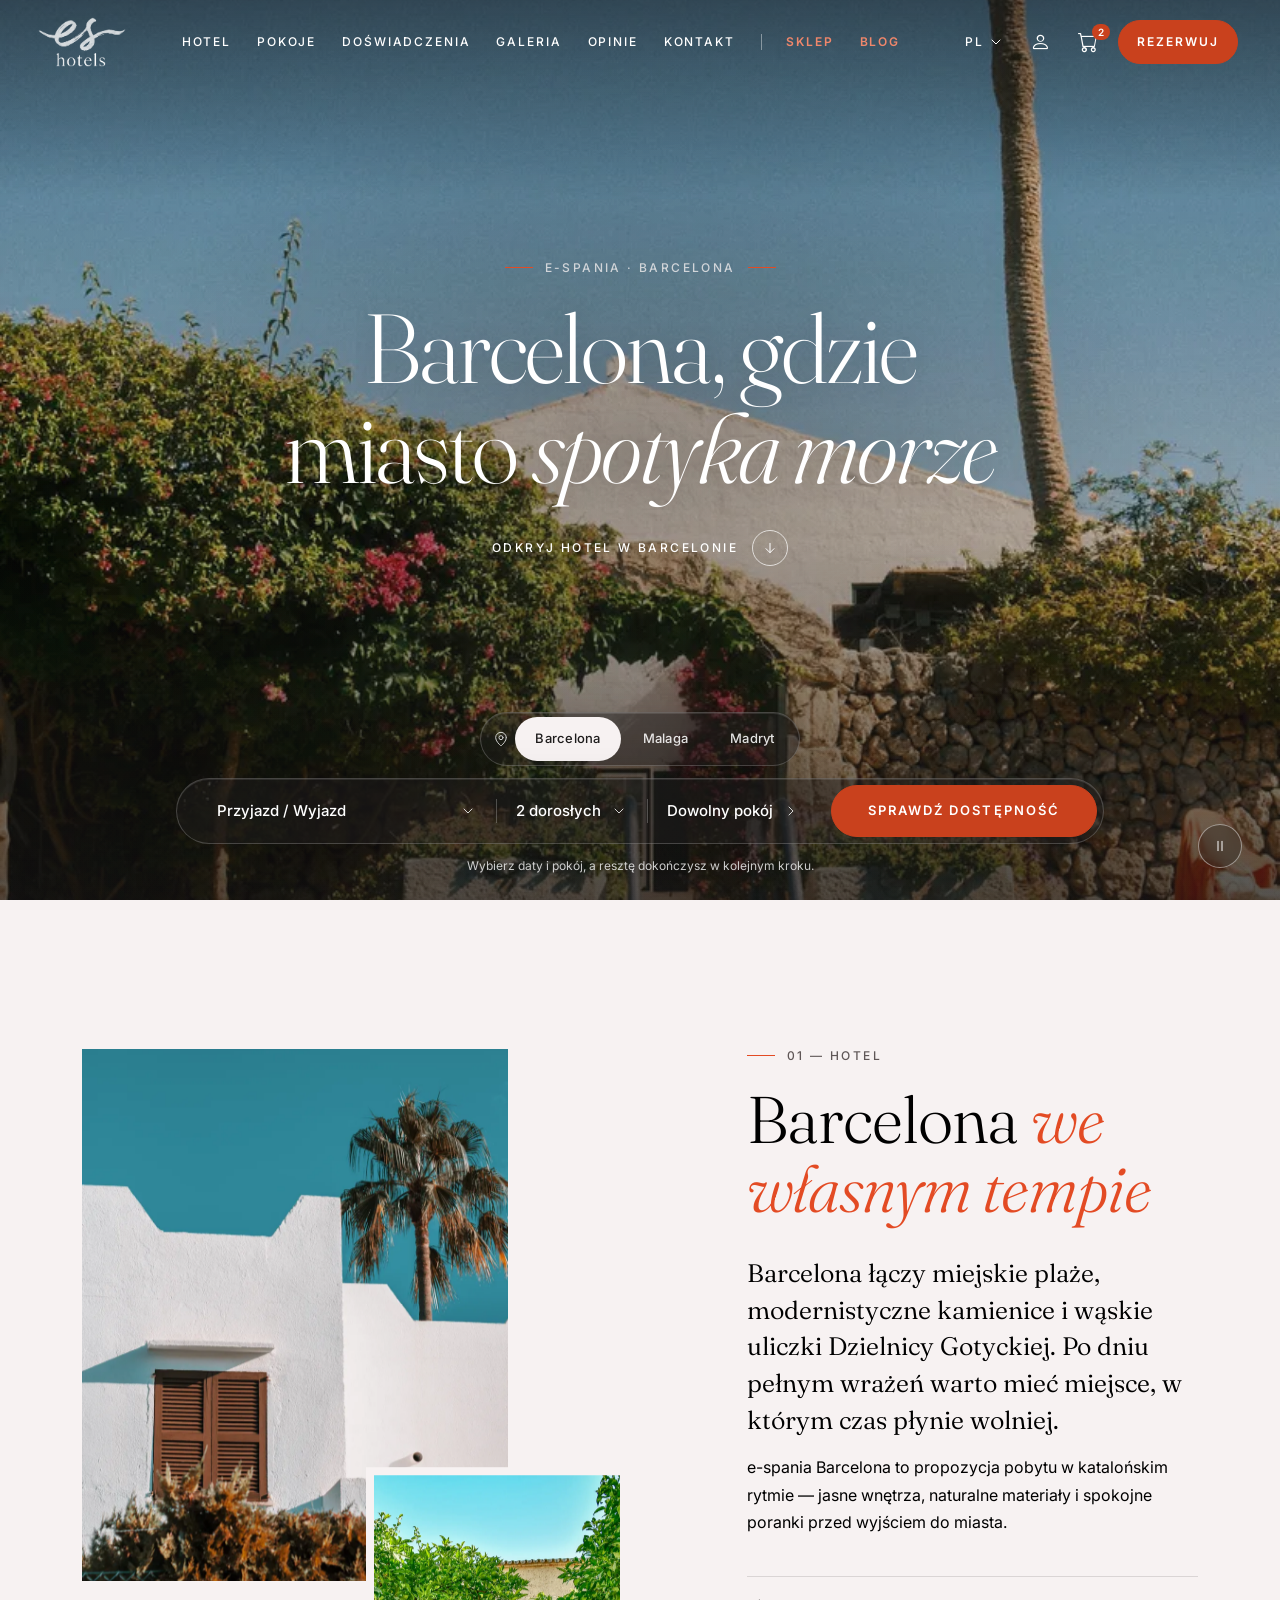
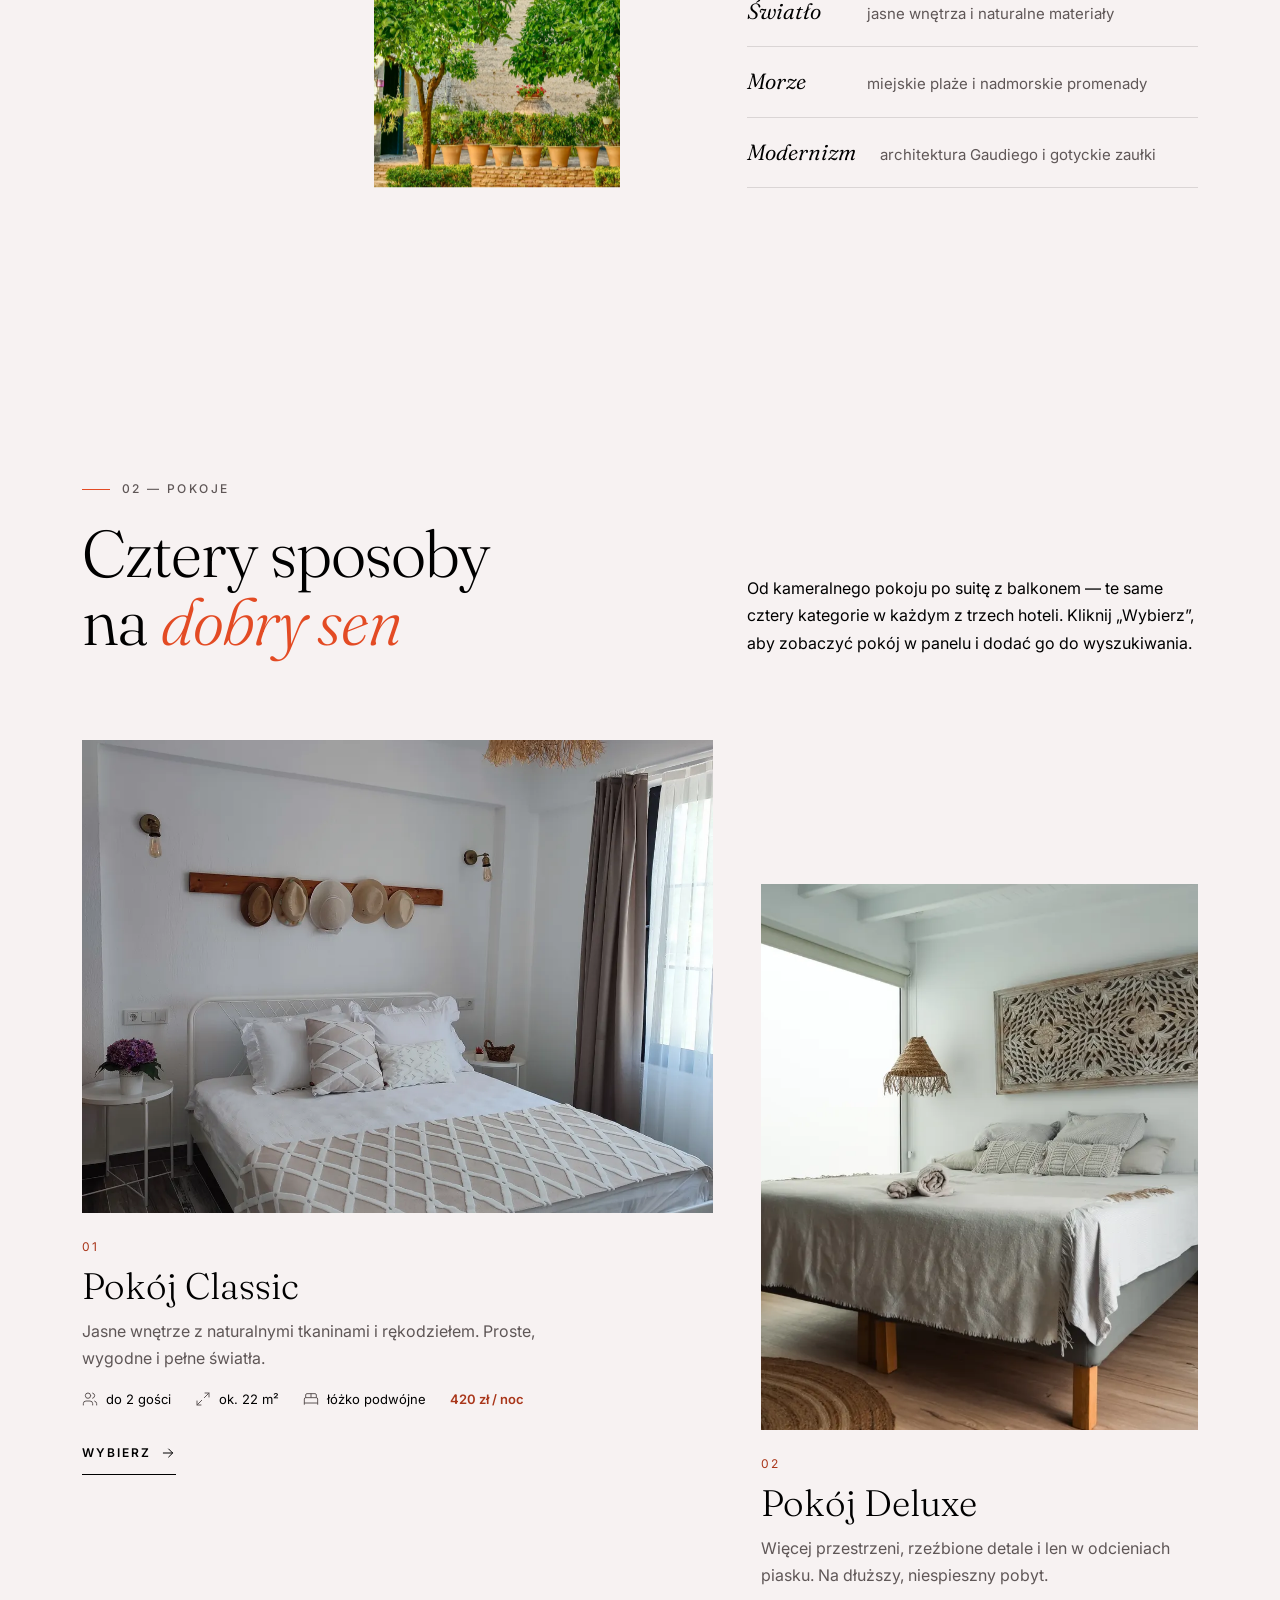
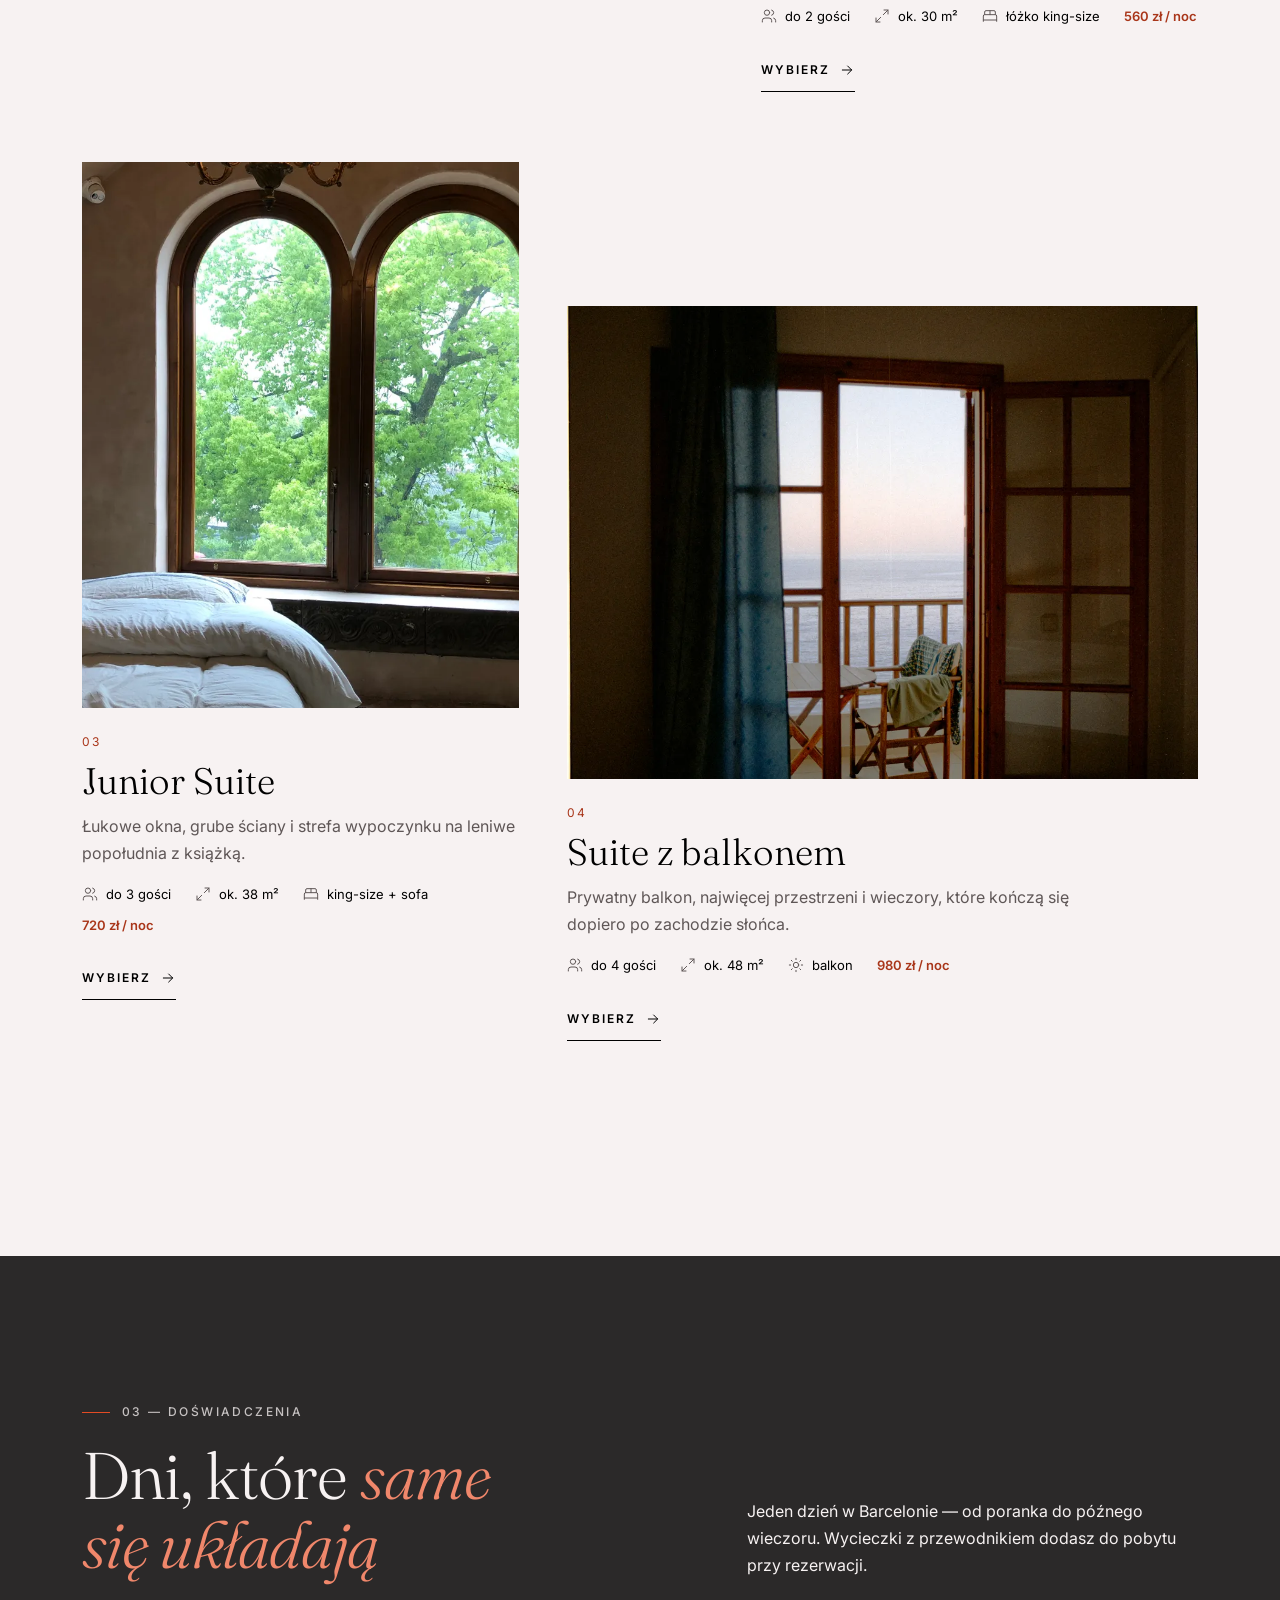
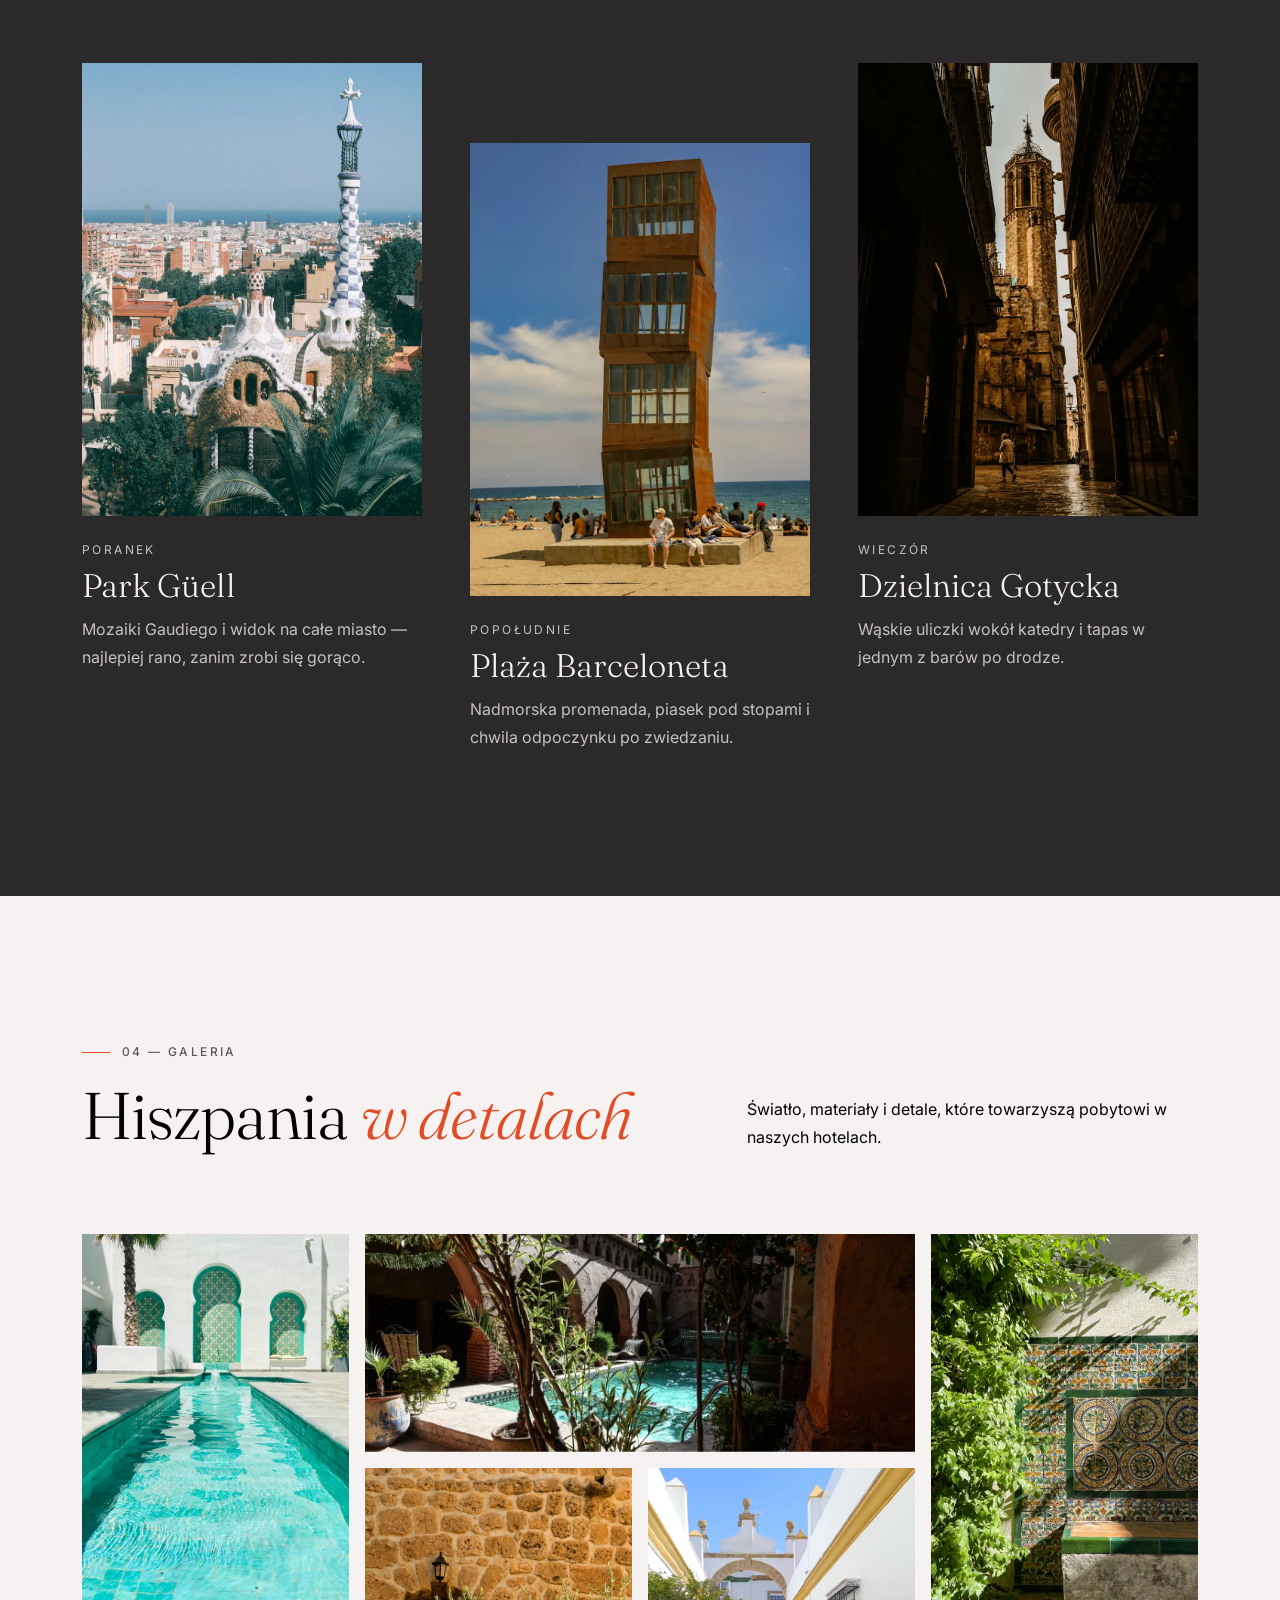
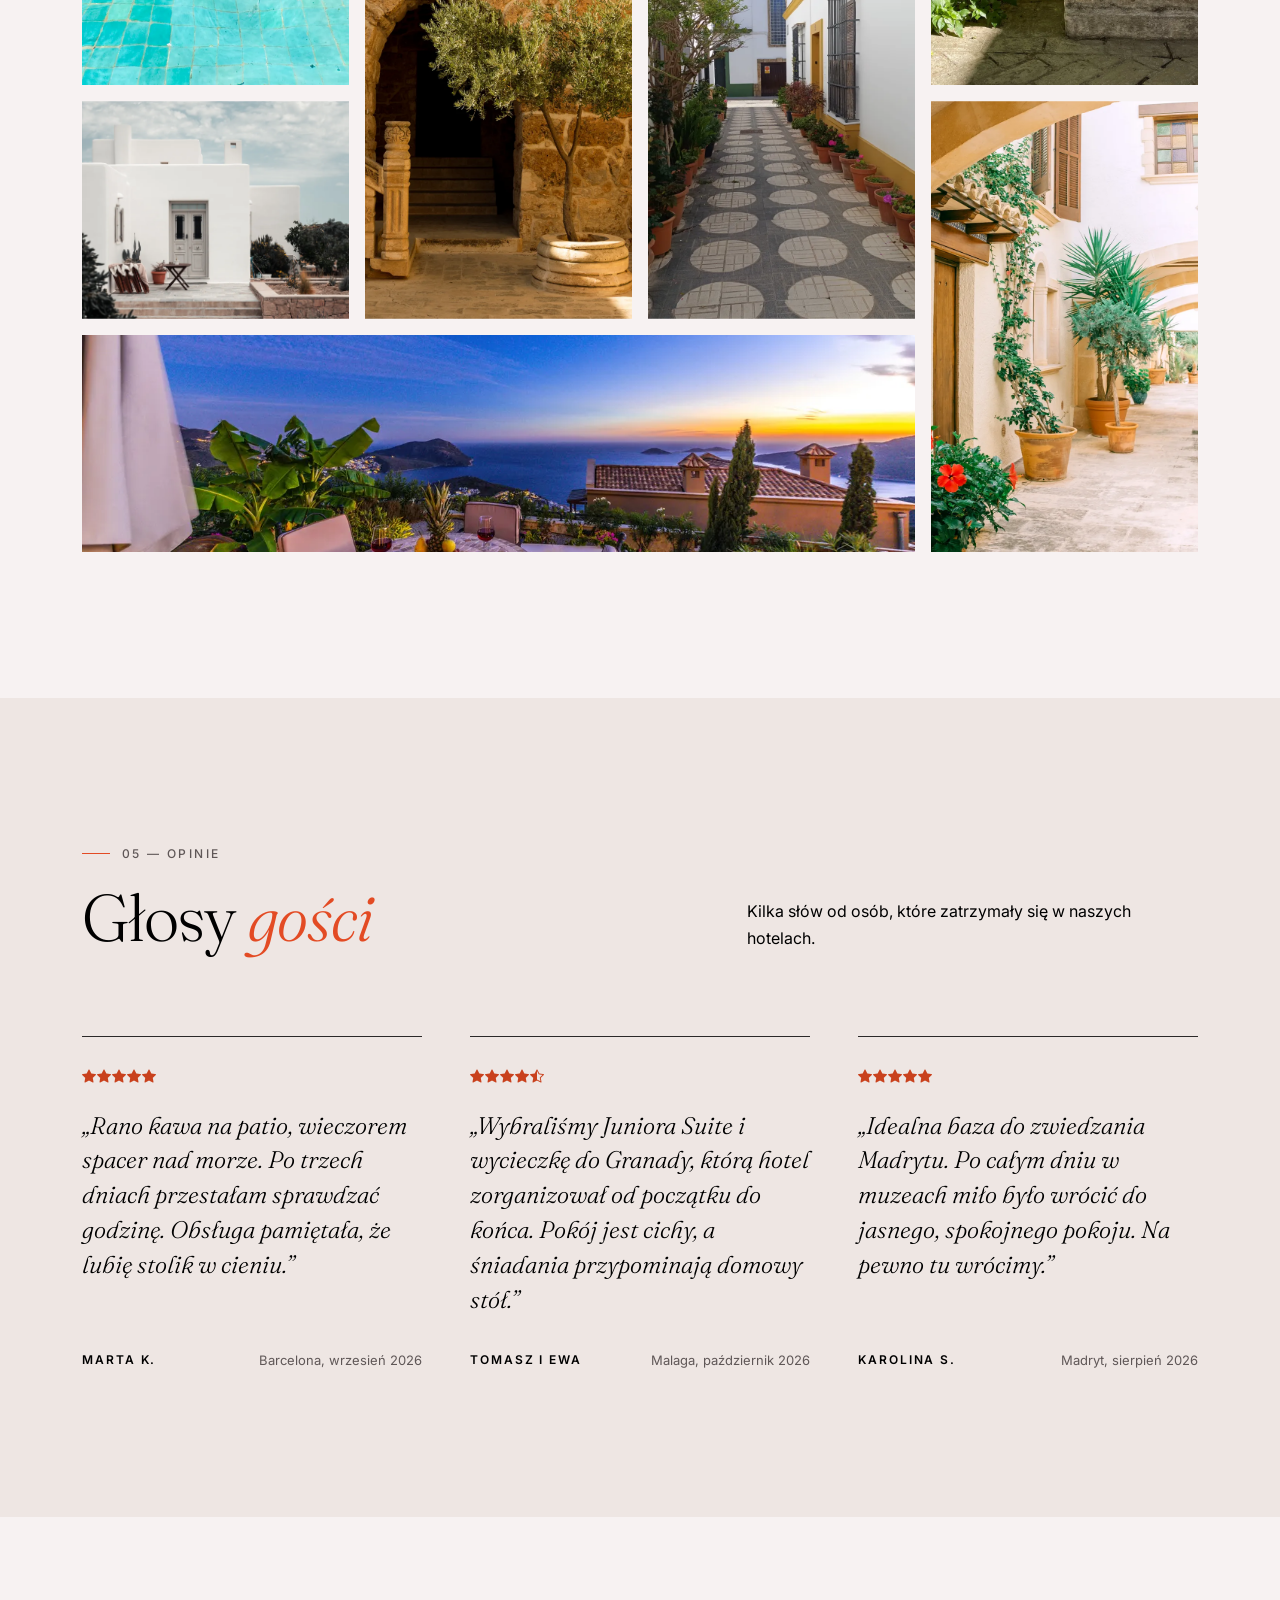
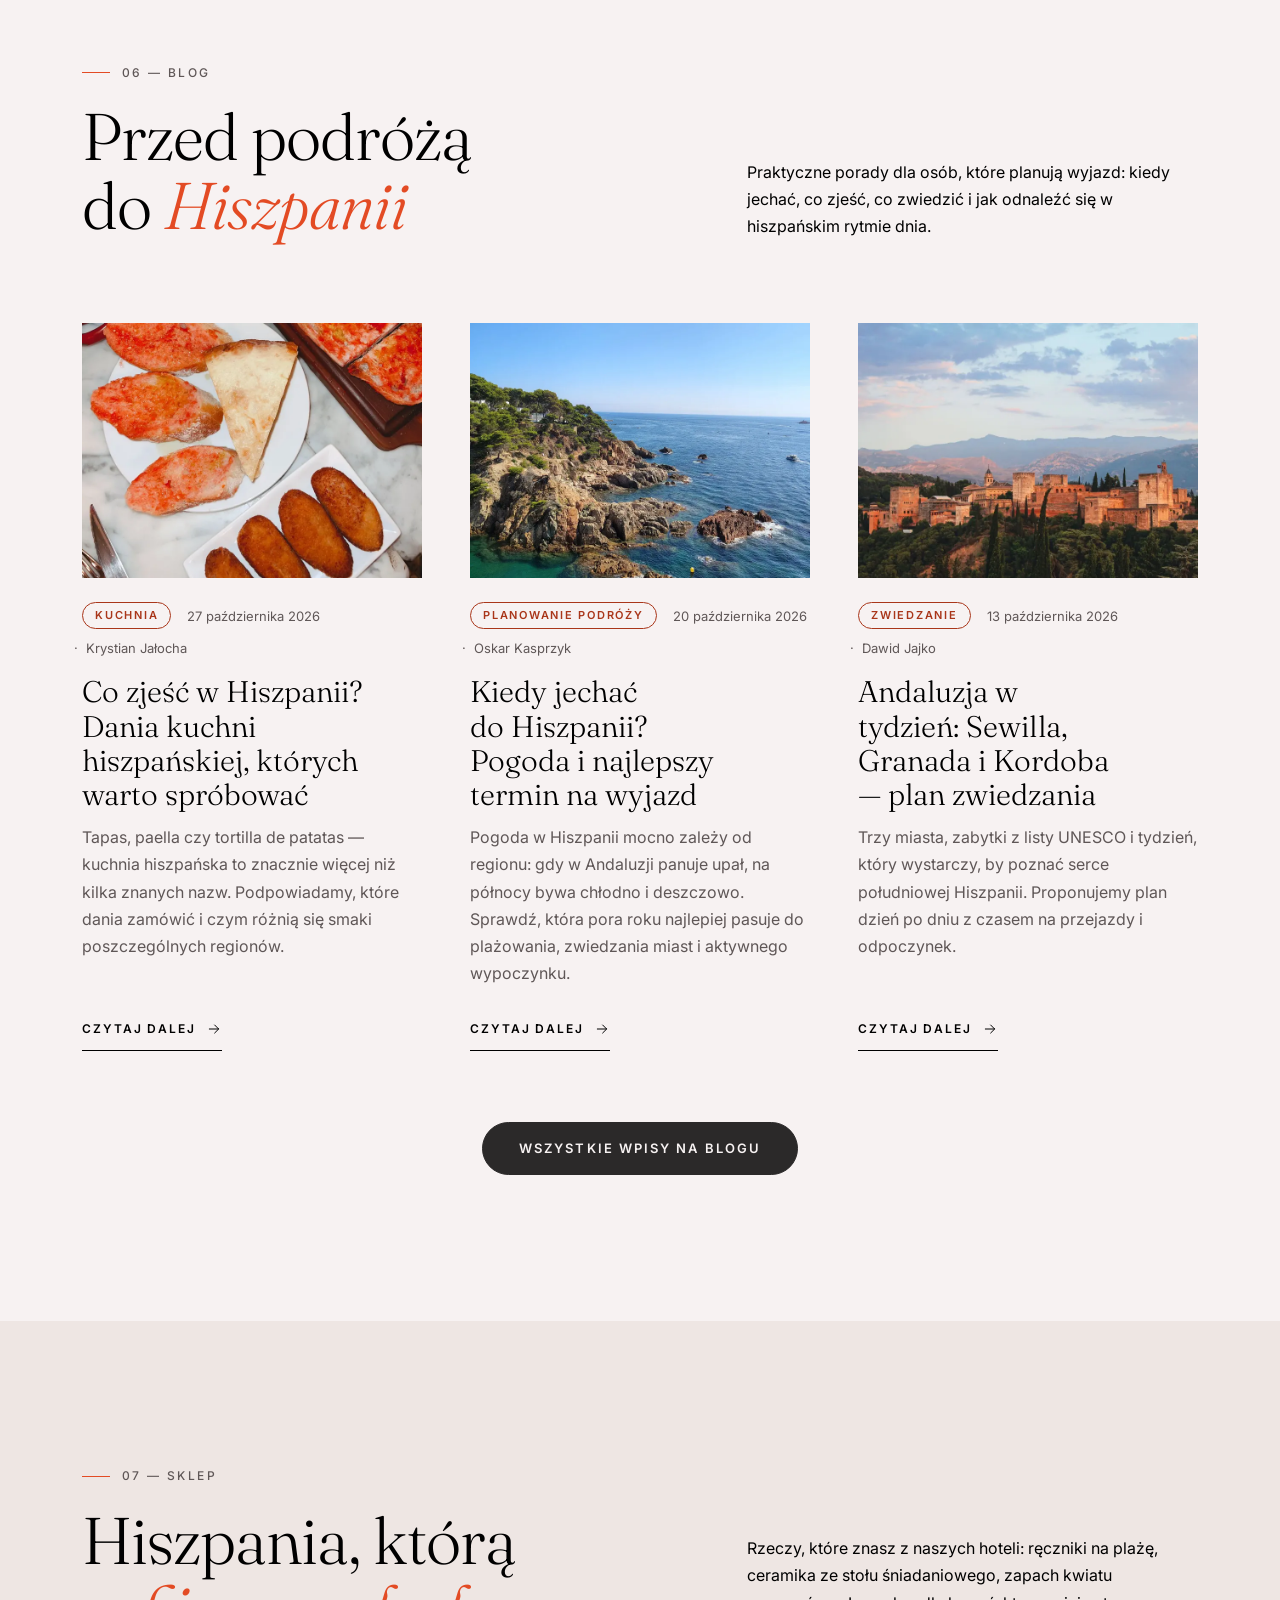
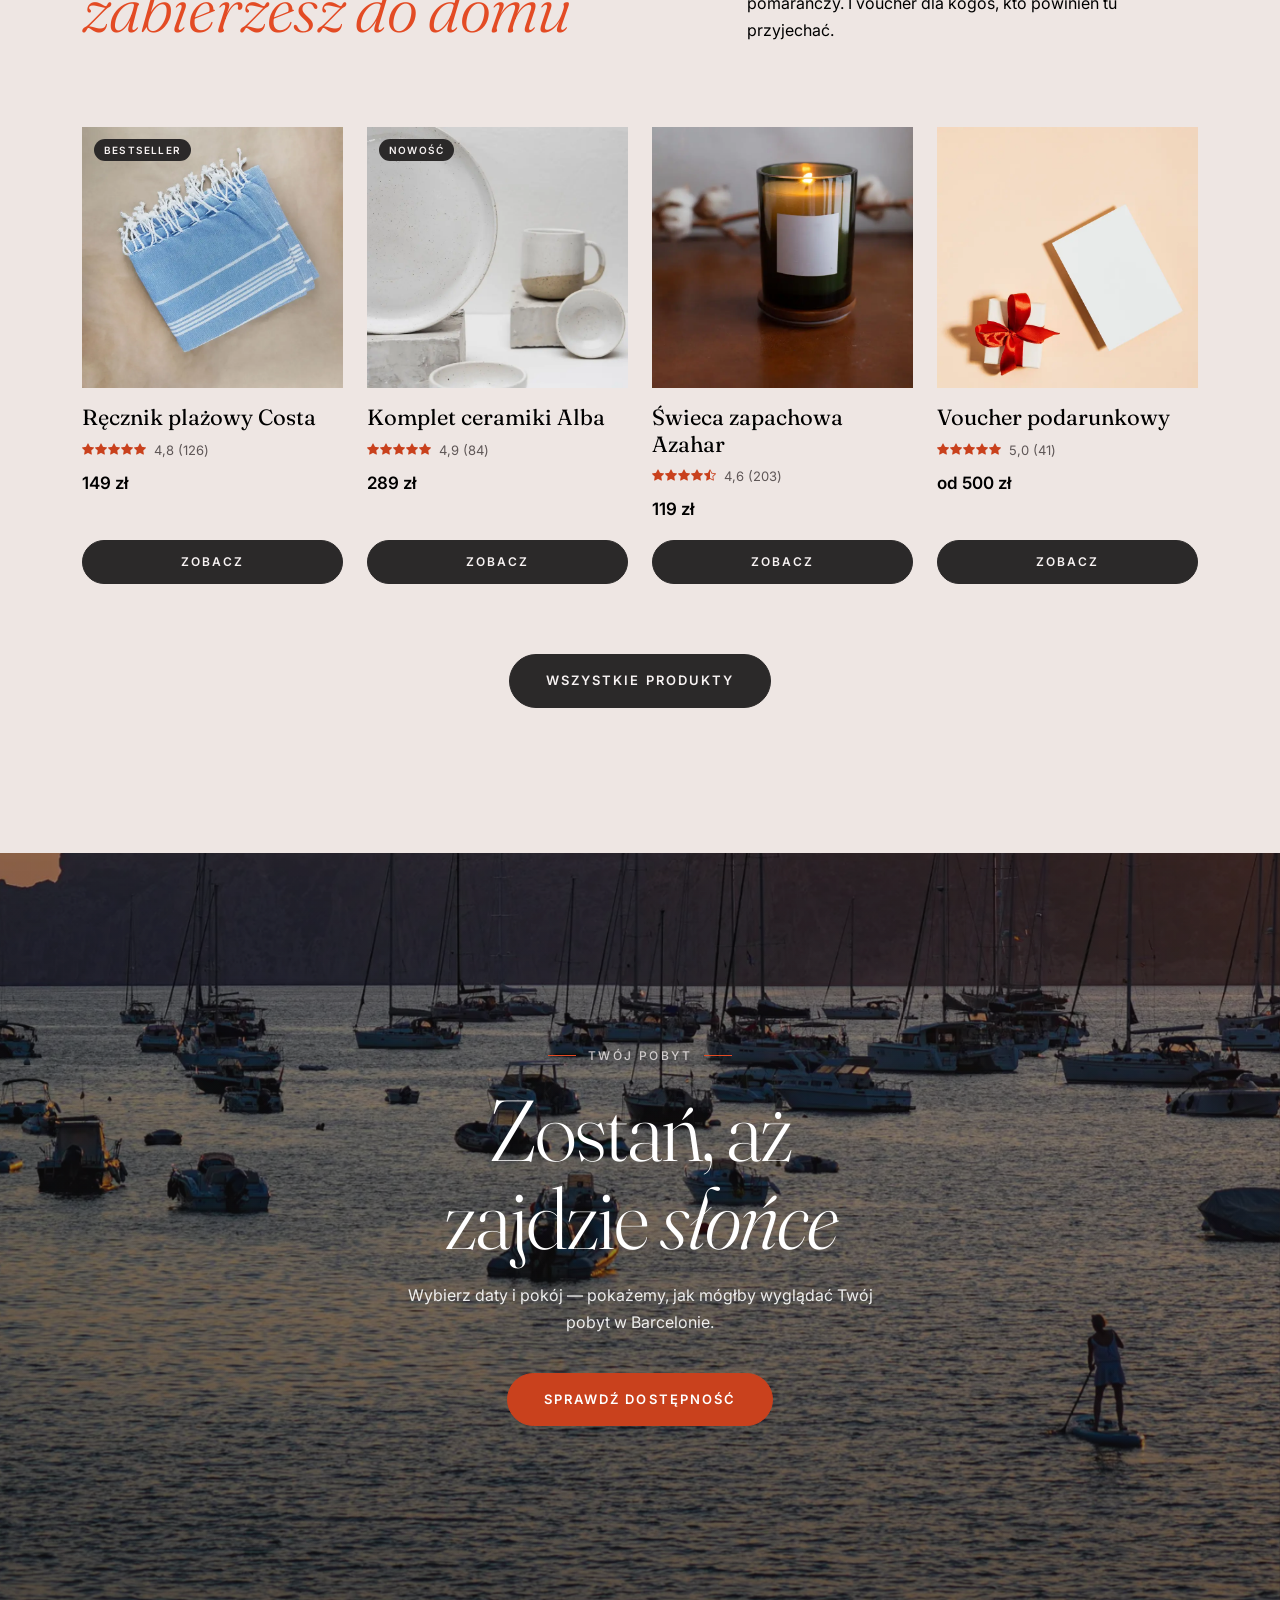
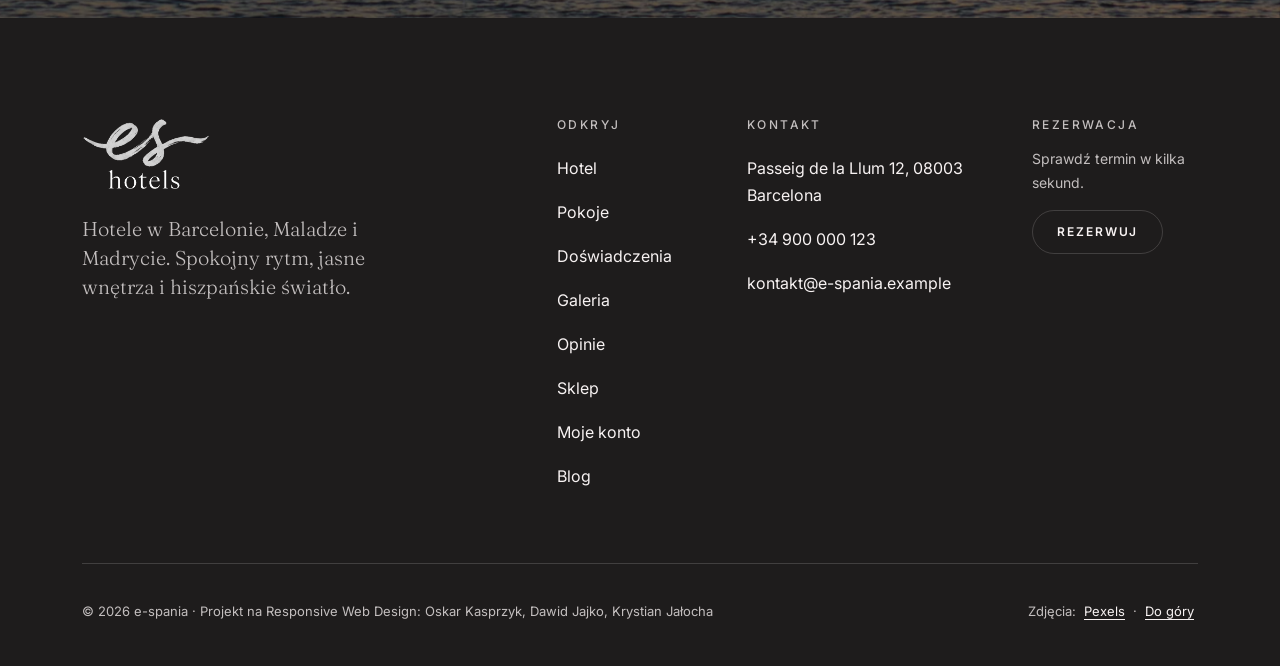
==== commit c501c079: "gotowa strona" ====
--- a/site/index.html
+++ b/site/index.html
@@ -35,6 +35,15 @@
   <!-- Klasa "js" włącza animacje tylko wtedy, gdy JavaScript działa (bez JS treść jest od razu widoczna). -->
   <script>
     document.documentElement.classList.add('js');
+    // Wybrany język EN/ES: strona czeka ukryta, aż main.js podmieni teksty (najwyżej 3 s)
+    try {
+      const lang = localStorage.getItem('es-lang');
+      if (lang === 'en' || lang === 'es') {
+        document.documentElement.lang = lang;
+        document.documentElement.classList.add('i18n-pending');
+        setTimeout(() => document.documentElement.classList.remove('i18n-pending'), 3000);
+      }
+    } catch (e) { /* bez localStorage strona zostaje po polsku */ }
     try {
       if (sessionStorage.getItem('es-intro')) document.documentElement.classList.add('no-intro');
       sessionStorage.setItem('es-intro', '1');
@@ -150,8 +159,8 @@
               <li class="nav-item"><a class="nav-link site-menu__link" href="#doswiadczenia">Doświadczenia</a></li>
               <li class="nav-item"><a class="nav-link site-menu__link" href="#galeria">Galeria</a></li>
               <li class="nav-item"><a class="nav-link site-menu__link" href="#opinie">Opinie</a></li>
-              <li class="nav-item"><a class="nav-link site-menu__link" href="sklep.html">Sklep</a></li>
               <li class="nav-item"><a class="nav-link site-menu__link" href="#kontakt">Kontakt</a></li>
+              <li class="nav-item"><a class="nav-link site-menu__link site-menu__link--featured site-menu__link--divider" href="sklep.html">Sklep</a></li>
               <li class="nav-item"><a class="nav-link site-menu__link site-menu__link--featured" href="blog.html">Blog</a></li>
             </ul>
             <div class="site-menu__foot d-xl-none">
@@ -581,10 +590,11 @@
                 <div class="post-meta">
                   <span class="badge post-badge">Kuchnia</span>
                   <time datetime="2026-10-27">27 października 2026</time>
+                  <span class="post-meta__author">Krystian Jałocha</span>
                 </div>
-                <h3 class="card-title post-card__title"><a href="single.html">Co zjeść w Hiszpanii? Dania kuchni hiszpańskiej, których warto spróbować</a></h3>
+                <h3 class="card-title post-card__title"><a href="single.html?autor=krystian">Co zjeść w Hiszpanii? Dania kuchni hiszpańskiej, których warto spróbować</a></h3>
                 <p class="card-text post-card__lead">Tapas, paella czy tortilla de patatas — kuchnia hiszpańska to znacznie więcej niż kilka znanych nazw. Podpowiadamy, które dania zamówić i czym różnią się smaki poszczególnych regionów.</p>
-                <a class="btn link-arrow" href="single.html">Czytaj dalej<span class="visually-hidden">: Co zjeść w Hiszpanii?</span><svg class="icon icon--sm" aria-hidden="true"><use href="#i-arrow"/></svg></a>
+                <a class="btn link-arrow" href="single.html?autor=krystian">Czytaj dalej<span class="visually-hidden">: Co zjeść w Hiszpanii?</span><svg class="icon icon--sm" aria-hidden="true"><use href="#i-arrow"/></svg></a>
               </div>
             </article>
           </div>
@@ -597,10 +607,11 @@
                 <div class="post-meta">
                   <span class="badge post-badge">Planowanie podróży</span>
                   <time datetime="2026-10-20">20 października 2026</time>
+                  <span class="post-meta__author">Oskar Kasprzyk</span>
                 </div>
-                <h3 class="card-title post-card__title"><a href="single.html">Kiedy jechać do Hiszpanii? Pogoda i najlepszy termin na wyjazd</a></h3>
+                <h3 class="card-title post-card__title"><a href="single.html?autor=oskar">Kiedy jechać do Hiszpanii? Pogoda i najlepszy termin na wyjazd</a></h3>
                 <p class="card-text post-card__lead">Pogoda w Hiszpanii mocno zależy od regionu: gdy w Andaluzji panuje upał, na północy bywa chłodno i deszczowo. Sprawdź, która pora roku najlepiej pasuje do plażowania, zwiedzania miast i aktywnego wypoczynku.</p>
-                <a class="btn link-arrow" href="single.html">Czytaj dalej<span class="visually-hidden">: Kiedy jechać do Hiszpanii?</span><svg class="icon icon--sm" aria-hidden="true"><use href="#i-arrow"/></svg></a>
+                <a class="btn link-arrow" href="single.html?autor=oskar">Czytaj dalej<span class="visually-hidden">: Kiedy jechać do Hiszpanii?</span><svg class="icon icon--sm" aria-hidden="true"><use href="#i-arrow"/></svg></a>
               </div>
             </article>
           </div>
@@ -613,10 +624,11 @@
                 <div class="post-meta">
                   <span class="badge post-badge">Zwiedzanie</span>
                   <time datetime="2026-10-13">13 października 2026</time>
+                  <span class="post-meta__author">Dawid Jajko</span>
                 </div>
-                <h3 class="card-title post-card__title"><a href="single.html">Andaluzja w tydzień: Sewilla, Granada i Kordoba — plan zwiedzania</a></h3>
+                <h3 class="card-title post-card__title"><a href="single.html?autor=dawid">Andaluzja w tydzień: Sewilla, Granada i Kordoba — plan zwiedzania</a></h3>
                 <p class="card-text post-card__lead">Trzy miasta, zabytki z listy UNESCO i tydzień, który wystarczy, by poznać serce południowej Hiszpanii. Proponujemy plan dzień po dniu z czasem na przejazdy i odpoczynek.</p>
-                <a class="btn link-arrow" href="single.html">Czytaj dalej<span class="visually-hidden">: Andaluzja w tydzień</span><svg class="icon icon--sm" aria-hidden="true"><use href="#i-arrow"/></svg></a>
+                <a class="btn link-arrow" href="single.html?autor=dawid">Czytaj dalej<span class="visually-hidden">: Andaluzja w tydzień</span><svg class="icon icon--sm" aria-hidden="true"><use href="#i-arrow"/></svg></a>
               </div>
             </article>
           </div>
@@ -756,7 +768,7 @@
         <div class="col-6 col-md-4 col-lg-3">
           <h2 class="site-footer__heading">Kontakt</h2>
           <address class="site-footer__list site-footer__address">
-            <span>Passeig de la Llum 12, 08003 Barcelona</span>
+            <span data-city="address">Passeig de la Llum 12, 08003 Barcelona</span>
             <a href="tel:+34900000123">+34&nbsp;900&nbsp;000&nbsp;123</a>
             <a href="mailto:kontakt@e-spania.example">kontakt@e-spania.example</a>
           </address>
@@ -835,6 +847,8 @@
   </div>
 
   <script src="https://cdn.jsdelivr.net/npm/bootstrap@5.3.3/dist/js/bootstrap.bundle.min.js" integrity="sha384-YvpcrYf0tY3lHB60NNkmXc5s9fDVZLESaAA55NDzOxhy9GkcIdslK1eN7N6jIeHz" crossorigin="anonymous" defer></script>
+  <script src="js/i18n-en.js" defer></script>
+  <script src="js/i18n-es.js" defer></script>
   <script src="js/main.js" defer></script>
   <script src="js/shop-data.js" defer></script>
   <script src="js/shop.js" defer></script>
--- a/site/css/styles.css
+++ b/site/css/styles.css
@@ -492,13 +492,28 @@
    chowa się przy przewijaniu w dół (klasy ustawia JS) */
 .site-header {
   color: #FFFFFF;
-  transition: background-color var(--dur-med) var(--ease-soft), color var(--dur-med) var(--ease-soft), box-shadow var(--dur-med) var(--ease-soft), transform 0.6s var(--ease-out);
+  transition: color var(--dur-med) var(--ease-soft), box-shadow var(--dur-med) var(--ease-soft), transform 0.6s var(--ease-out);
+}
+
+/* Tło i rozmycie po przewinięciu leżą na osobnej warstwie pod treścią nagłówka.
+   backdrop-filter na samym .site-header sprawiłby, że menu mobilne (offcanvas, position: fixed,
+   jest w środku nagłówka) liczyłoby wysokość od nagłówka (72 px) zamiast od ekranu. */
+.site-header::before {
+  content: "";
+  position: absolute;
+  inset: 0;
+  z-index: -1;
+  pointer-events: none;
+  transition: background-color var(--dur-med) var(--ease-soft);
 }
 
 .site-header.is-scrolled {
-  background-color: rgba(247, 242, 242, 0.92);
   color: var(--color-secondary);
   box-shadow: 0 1px 0 var(--color-line);
+}
+
+.site-header.is-scrolled::before {
+  background-color: rgba(247, 242, 242, 0.92);
   -webkit-backdrop-filter: blur(14px);
   backdrop-filter: blur(14px);
 }
@@ -732,8 +747,8 @@
   }
 }
 
-/* Wyróżniony link „Blog” (ostatni w menu). Telefon: kursywa w kolorze akcentu — jak wyróżnione
-   słowa w nagłówkach sekcji. Podwójna klasa, żeby wygrać ze stanami hover i [aria-current]. */
+/* Wyróżnione linki „Sklep” i „Blog” (para na końcu menu). Telefon: kursywa w kolorze akcentu — jak
+   wyróżnione słowa w nagłówkach sekcji. Podwójna klasa, żeby wygrać ze stanami hover i [aria-current]. */
 .site-menu__link.site-menu__link--featured {
   font-style: italic;
   color: var(--color-accent-on-dark) !important;   /* !important: tak samo jak w .site-menu__link */
@@ -743,17 +758,20 @@
   color: var(--color-accent-on-dark);
 }
 
-/* Desktop: ta sama typografia co pozostałe linki (równa linia), wyróżnia go kolor akcentu
-   i cienka pionowa kreska oddzielająca od reszty menu. */
+/* Desktop: ta sama typografia co pozostałe linki (równa linia), wyróżnia je kolor akcentu.
+   Cienka pionowa kreska (--divider, tylko na pierwszym linku pary) oddziela je od reszty menu. */
 @media (min-width: 1200px) {
   .site-menu__link.site-menu__link--featured {
+    font-style: normal;
+    font-weight: 600;
+  }
+
+  .site-menu__link.site-menu__link--divider {
     --featured-gap: clamp(1rem, 2vw, 2.25rem);     /* taki sam odstęp jak między linkami */
     padding-left: var(--featured-gap) !important;  /* !important: Bootstrap ustawia padding .nav-link */
-    font-style: normal;
-    font-weight: 600;
-  }
-
-  .site-menu__link.site-menu__link--featured::before {
+  }
+
+  .site-menu__link.site-menu__link--divider::before {
     content: "";
     position: absolute;
     left: 0;
@@ -765,7 +783,7 @@
   }
 
   /* Podkreślenie przy najechaniu zaczyna się za kreską */
-  .site-menu__link.site-menu__link--featured::after {
+  .site-menu__link.site-menu__link--divider::after {
     left: var(--featured-gap);
   }
 
@@ -774,7 +792,7 @@
     color: var(--color-accent-hover) !important;
   }
 
-  .site-header.is-scrolled .site-menu__link.site-menu__link--featured::before {
+  .site-header.is-scrolled .site-menu__link.site-menu__link--divider::before {
     background-color: var(--color-line);
   }
 }
@@ -2548,6 +2566,17 @@
   gap: 0.5rem 1rem;
   font-size: 0.8125rem;
   color: var(--color-muted);
+}
+
+/* Autor wpisu po dacie, oddzielony kropką (kropka pomijana przez czytniki ekranu) */
+.post-meta__author {
+  margin-left: -0.5rem;                   /* kropka bliżej daty niż odstęp gap */
+}
+
+.post-meta__author::before {
+  content: "·";
+  content: "·" / "";
+  margin-right: 0.5rem;
 }
 
 .post-badge {
@@ -3576,6 +3605,12 @@
   animation: city-fallback 0s 1.5s forwards;
 }
 
+/* Wybrany język EN/ES: strona czeka ukryta, aż main.js podmieni teksty
+   (bez mignięcia wersji polskiej; skrypt w <head> zdejmuje klasę najpóźniej po 3 s) */
+.i18n-pending body {
+  visibility: hidden;
+}
+
 /* ---------- 16. Moduł e-commerce ---------- */
 /* MODUŁ E-COMMERCE */
 
